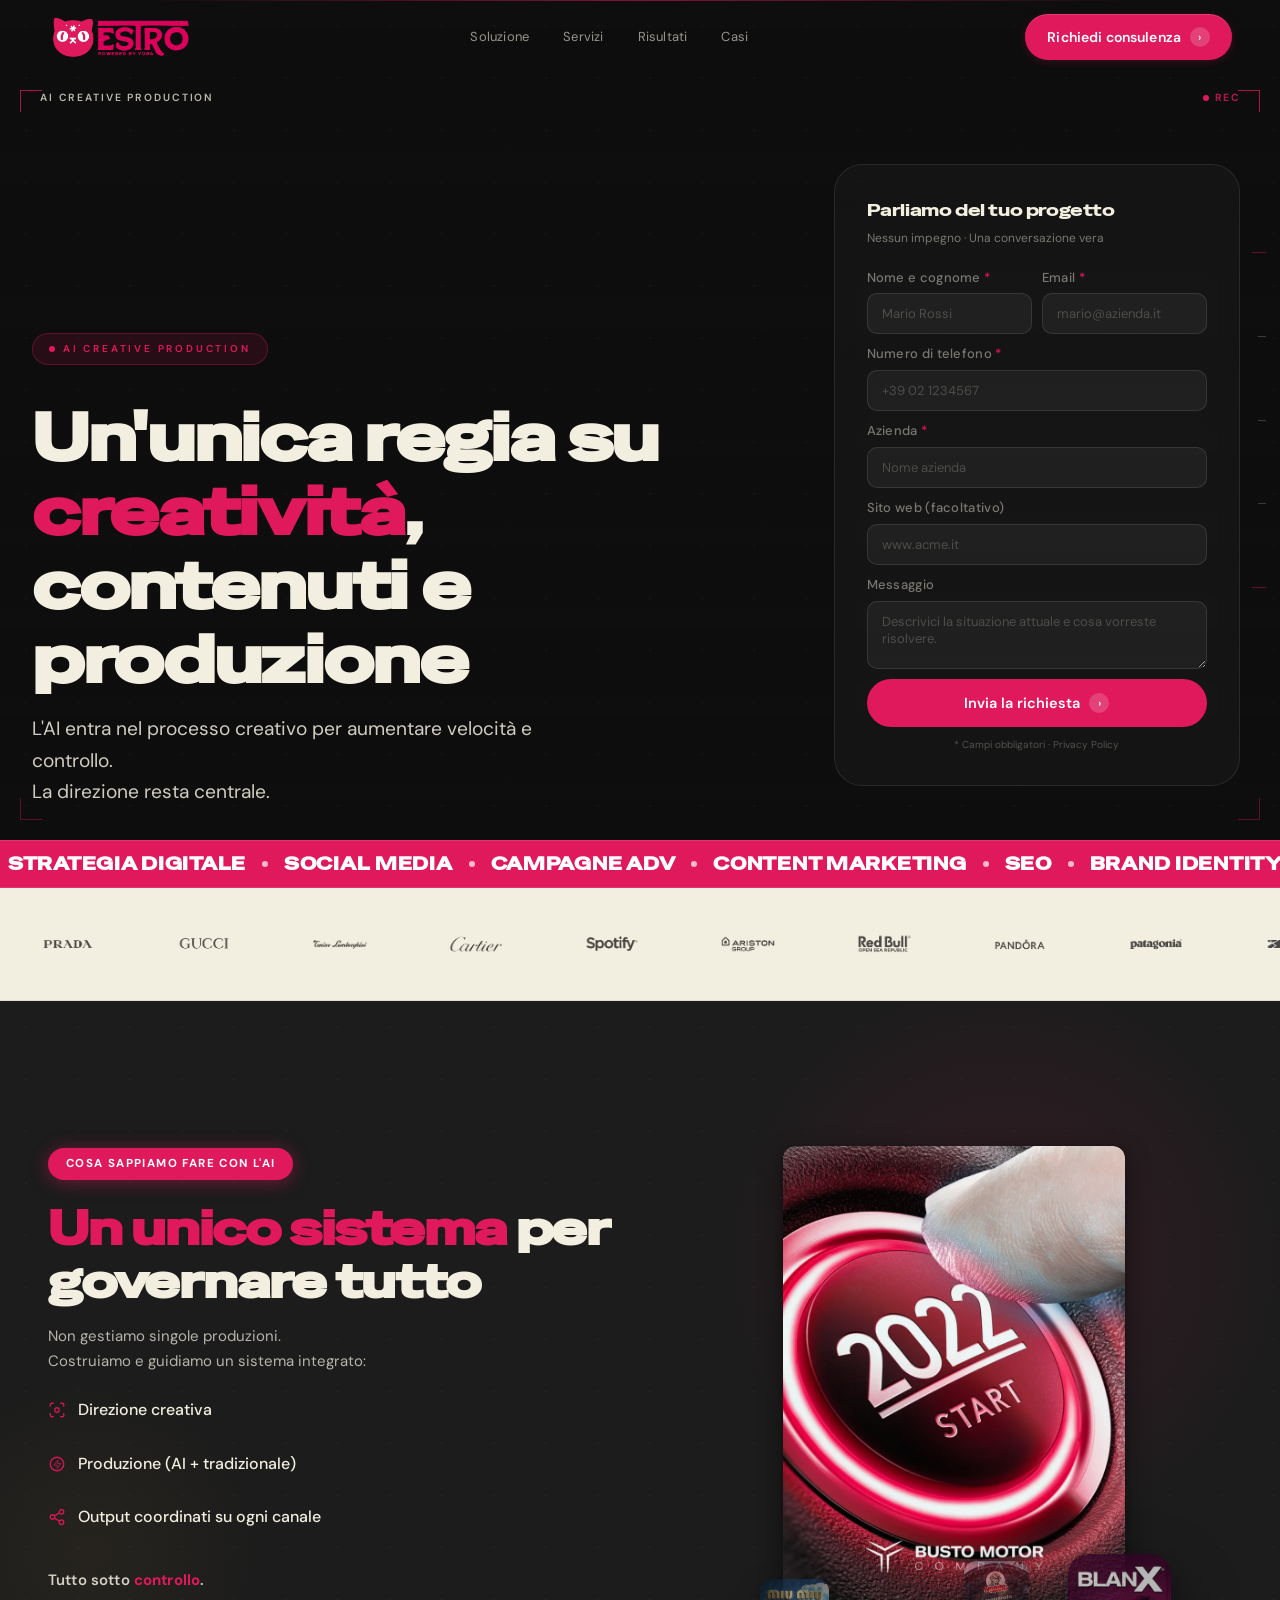
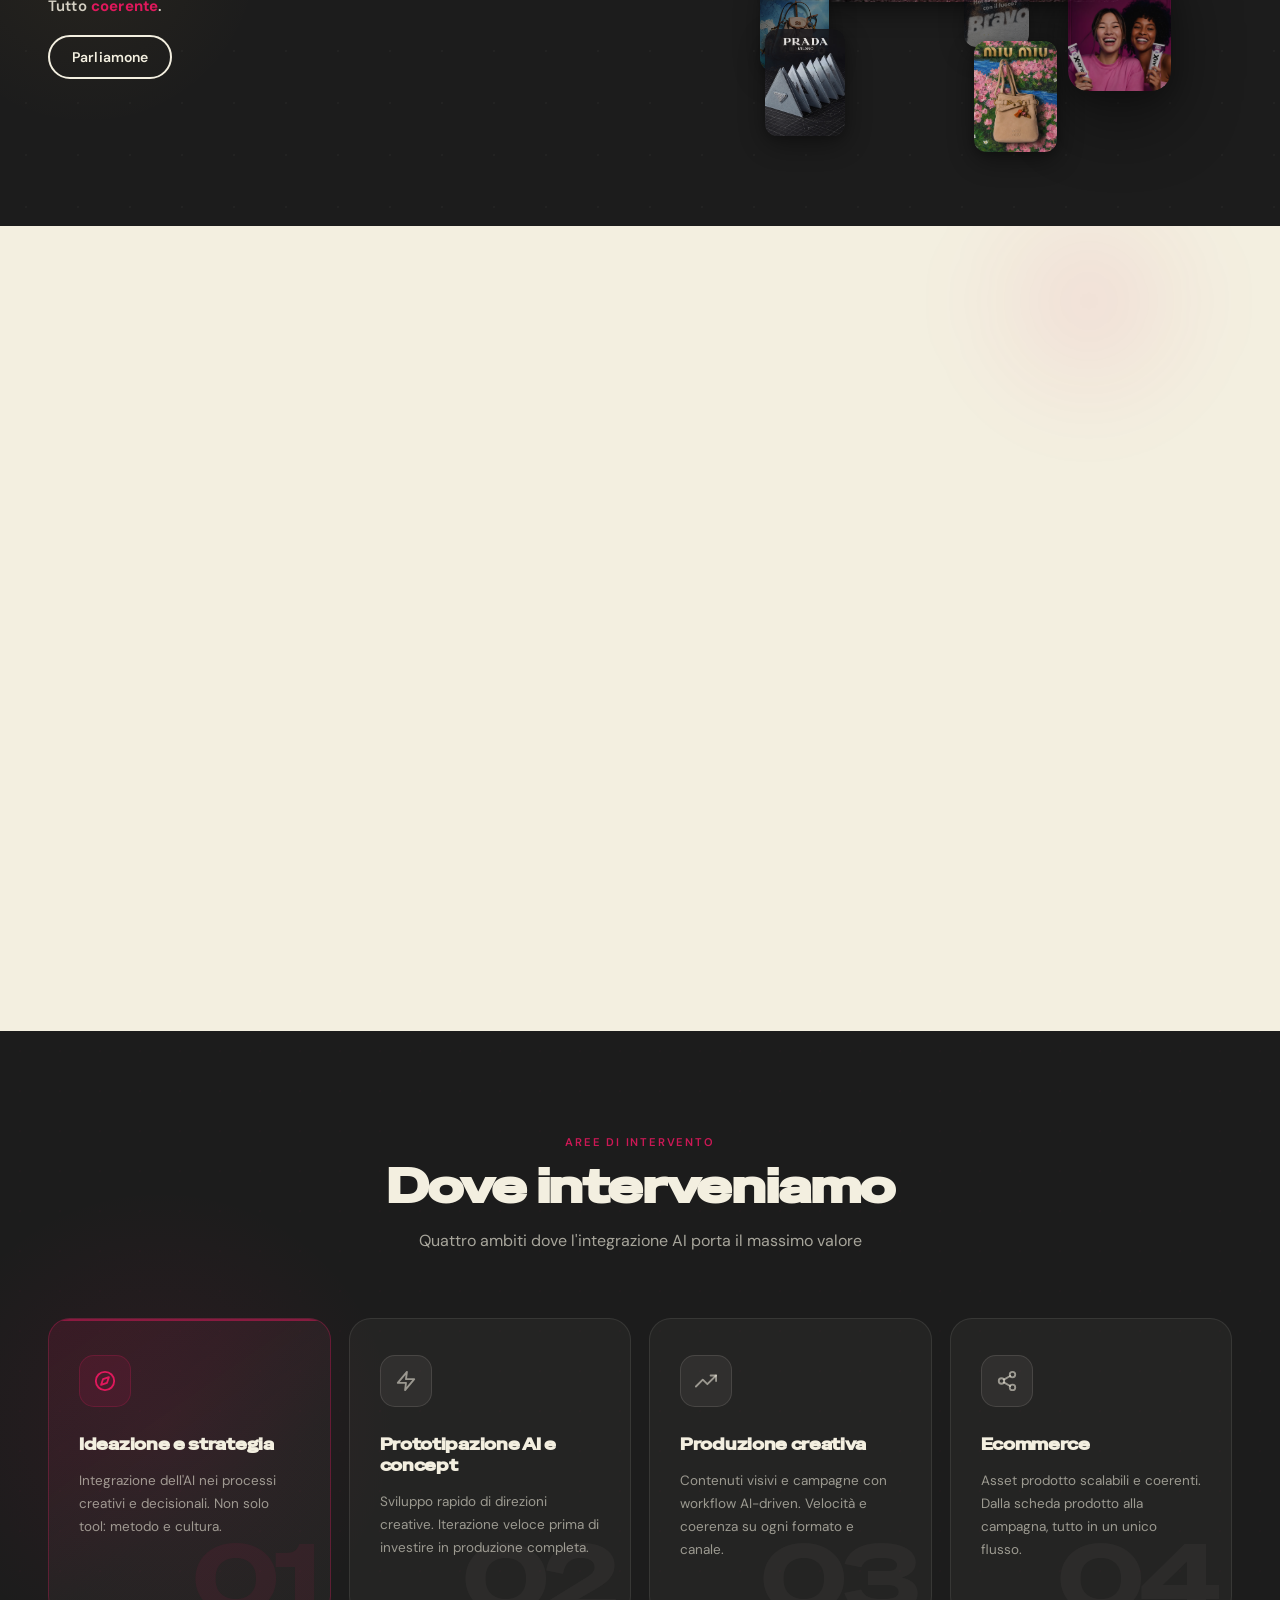
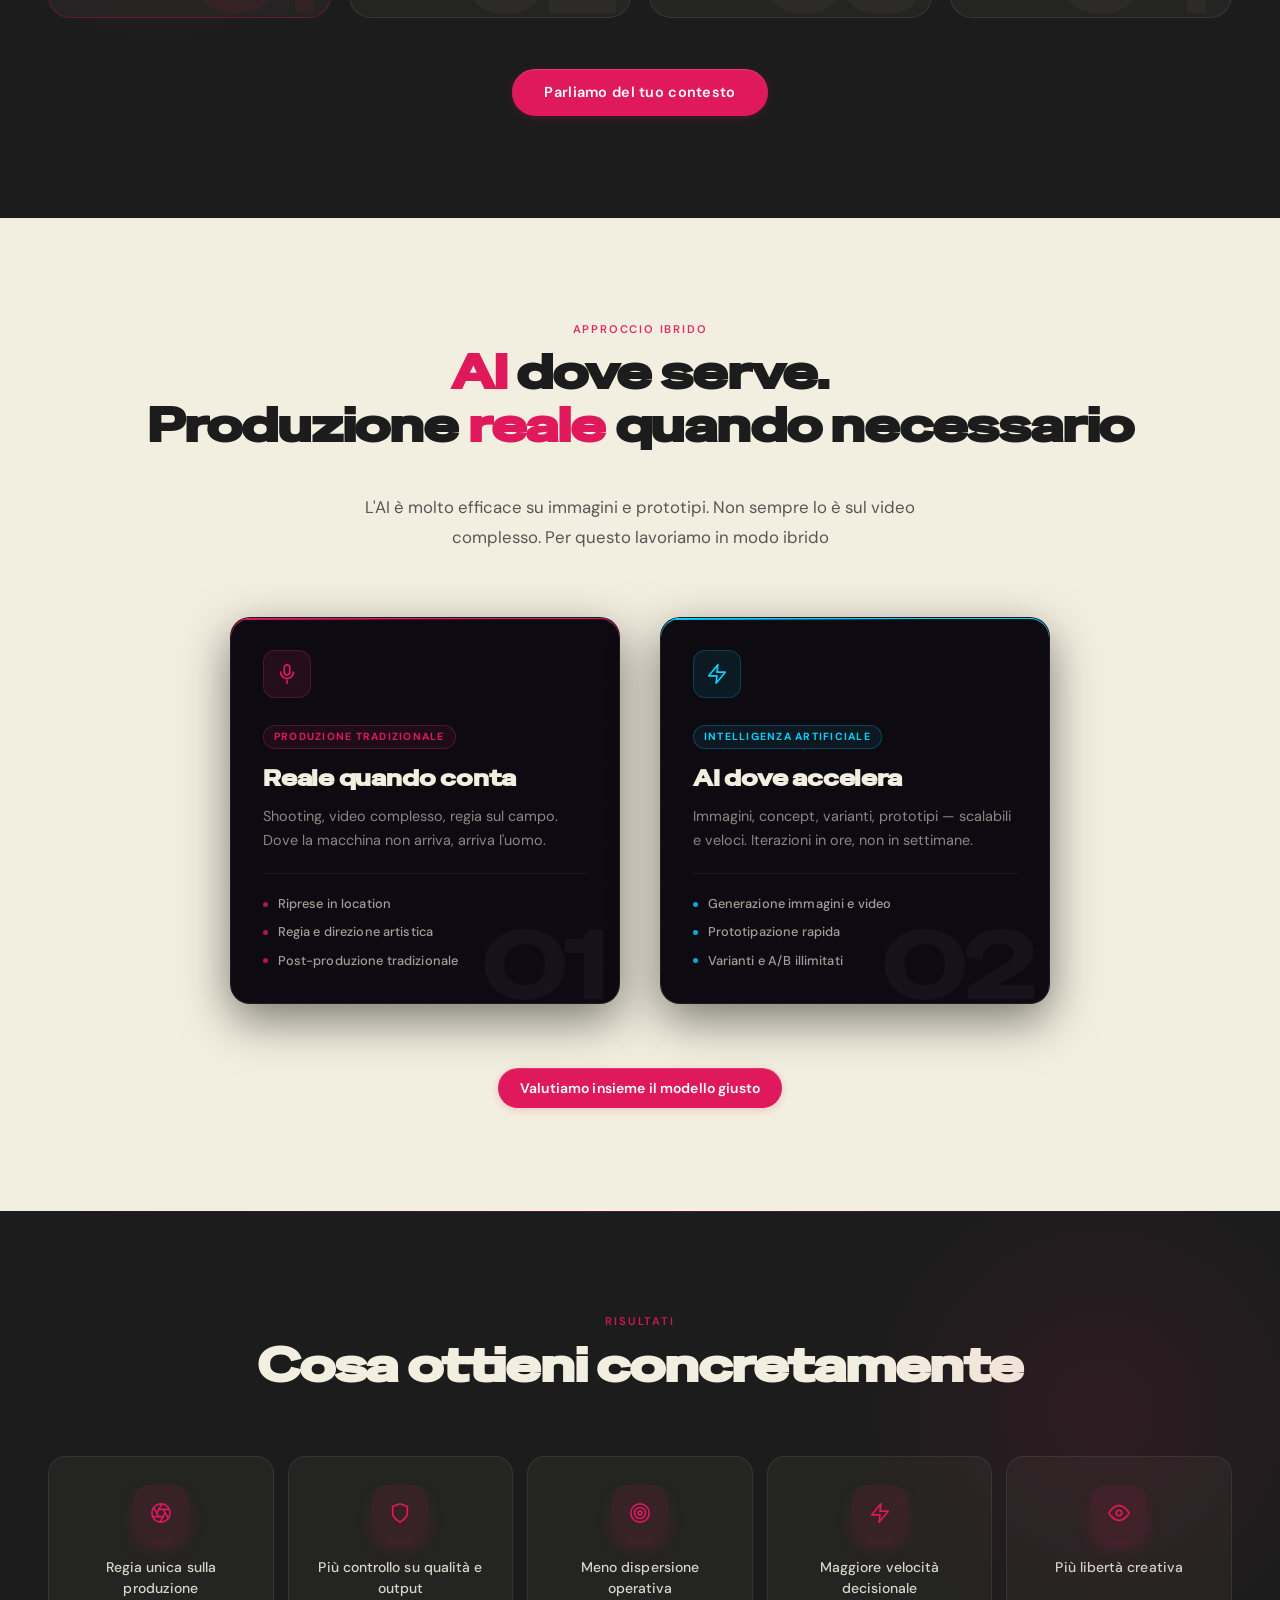
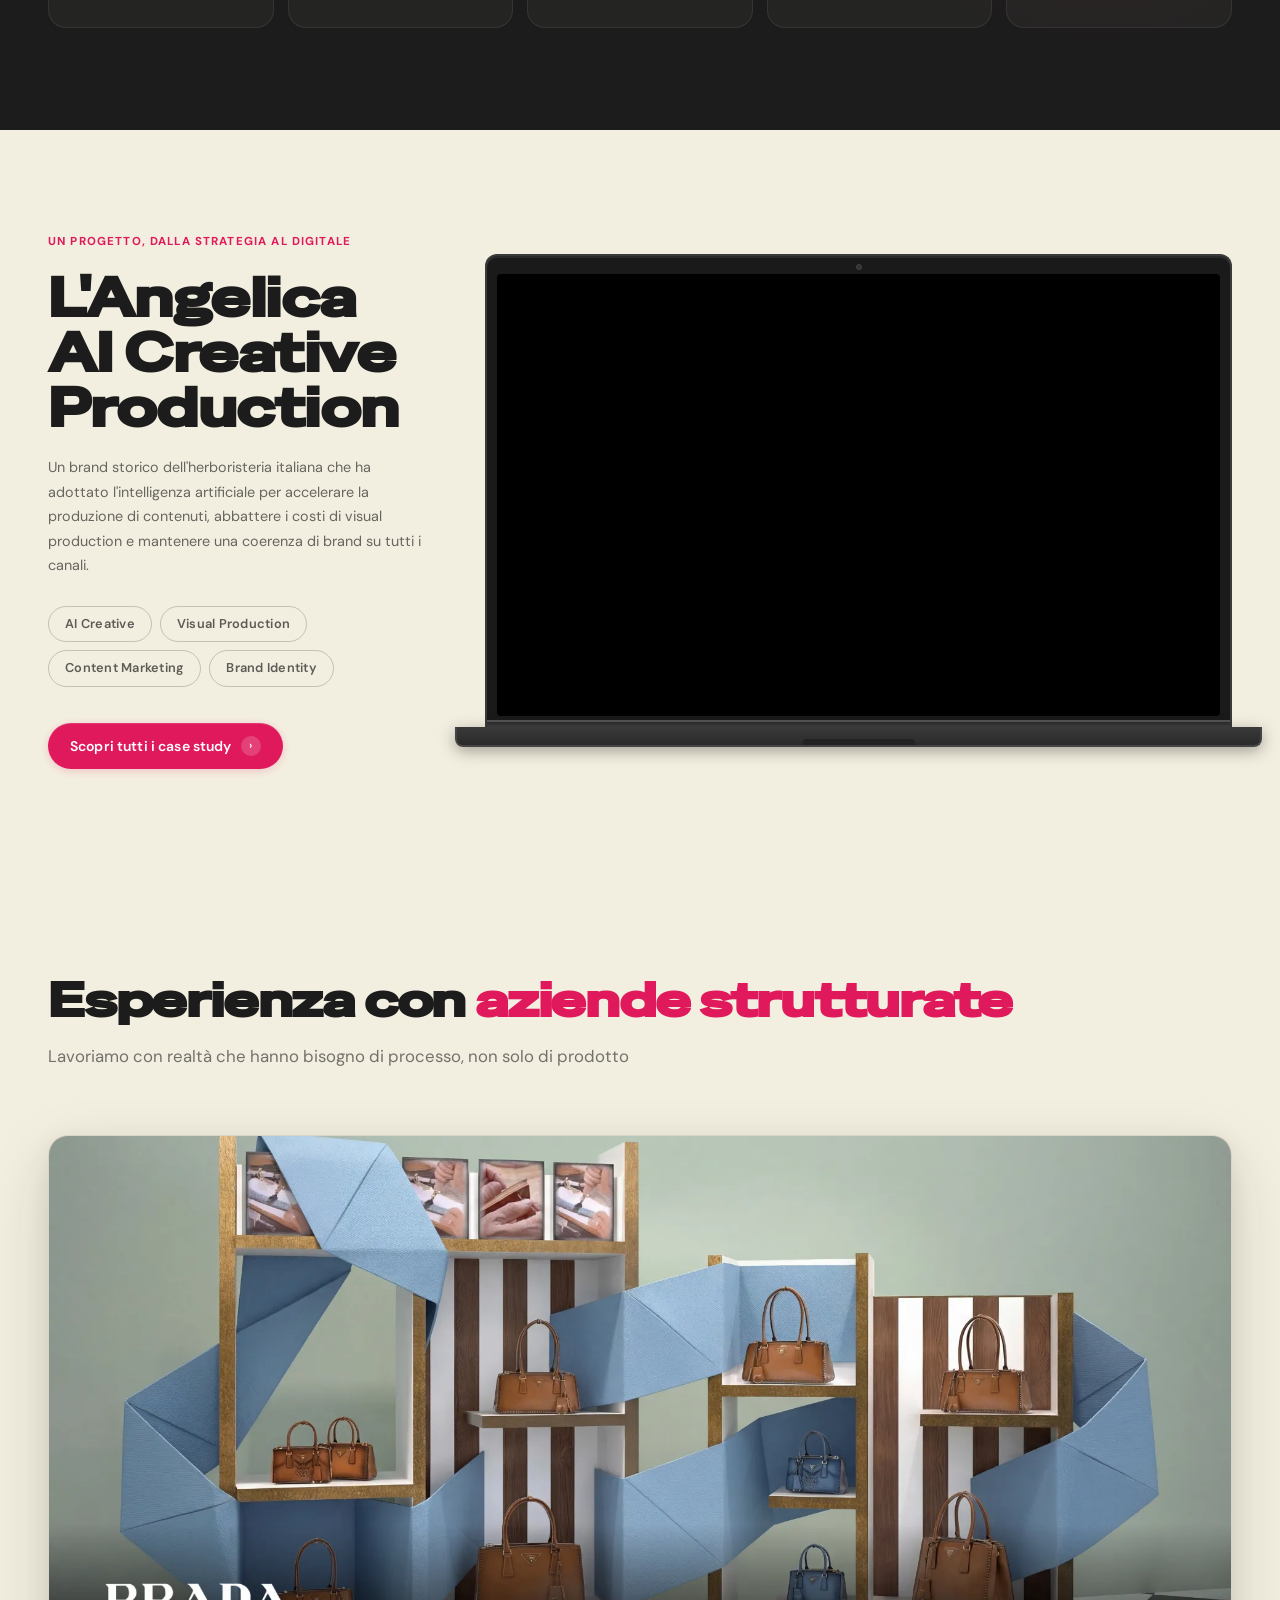
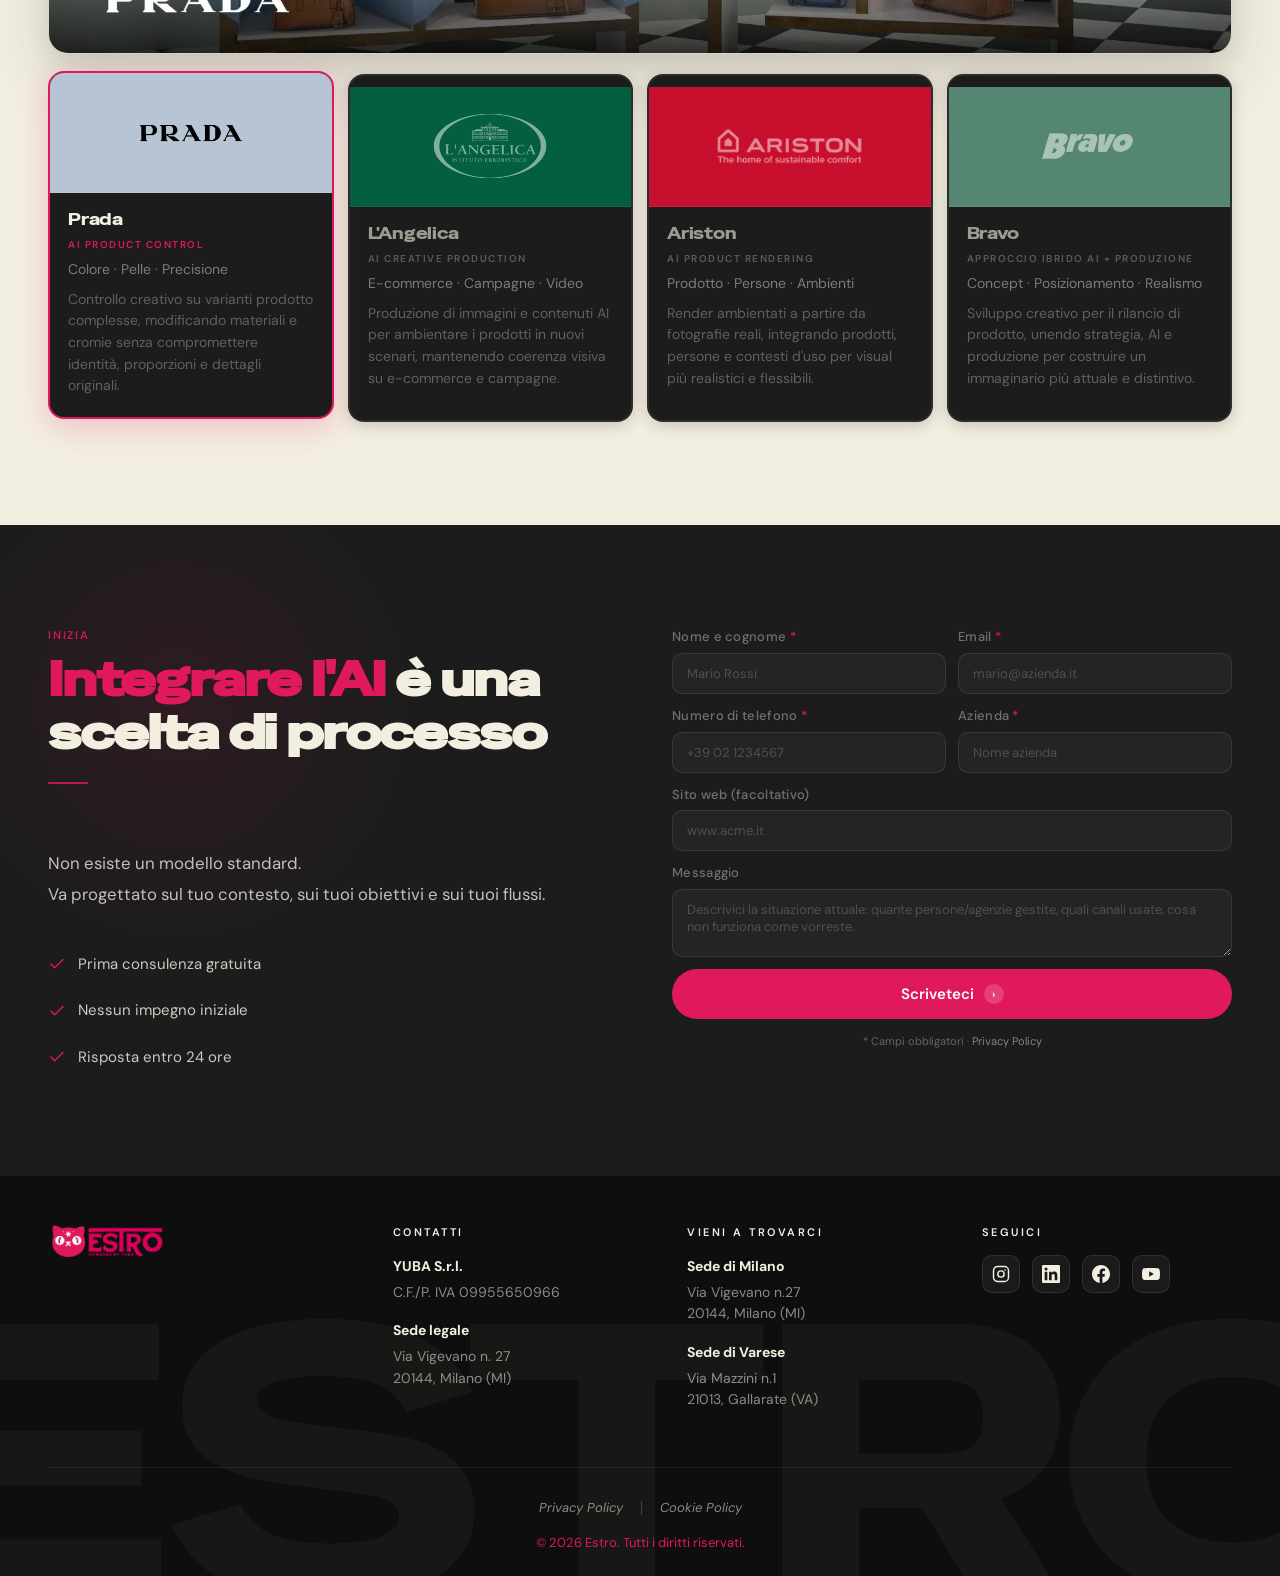
==== index.html @ a78ced61 "Match reference: services strip 18px marquee, logo wall single row on cream bg - Services strip: 18p" ====
<!DOCTYPE html>
<html lang="it">
<head>
  <meta charset="UTF-8" />
  <meta name="viewport" content="width=device-width, initial-scale=1.0" />
  <meta name="description" content="Estro — AI Creative Production. Un'unica regia per contenuti, campagne e produzione creativa. L'AI entra nel processo creativo per aumentare velocità e controllo." />
  <meta property="og:title" content="Estro — AI Creative Production" />
  <meta property="og:description" content="Un'unica regia per contenuti, campagne e produzione creativa. L'AI entra nel processo creativo per aumentare velocità e controllo." />
  <meta property="og:type" content="website" />
  <meta name="robots" content="index, follow" />
  <title>AI Creative Production — Estro</title>
  <link rel="icon" type="image/png" href="gattino-estro-favicon.png" />
  <link rel="stylesheet" href="styles.css" />

  <!-- Preconnect for Google Fonts -->
  <link rel="preconnect" href="https://fonts.googleapis.com" />
  <link rel="preconnect" href="https://fonts.gstatic.com" crossorigin />
  <link href="https://fonts.googleapis.com/css2?family=Special+Gothic+Expanded+One&family=DM+Sans:ital,opsz,wght@0,9..40,300;0,9..40,400;0,9..40,500;0,9..40,600;0,9..40,700;1,9..40,400&display=swap" rel="stylesheet" />
</head>
<body>

  <!-- Scroll progress bar -->
  <div id="scroll-progress" aria-hidden="true"></div>

  <!-- ================================================
       NAVBAR
       ================================================ -->
  <header class="navbar" role="banner">
      <div class="navbar__inner">

        <a href="#hero" class="navbar__logo" aria-label="Estro — torna all'inizio">
          <img
            src="Logo-estro.webp"
            alt="Estro logo"
            width="120"
            height="36"
            loading="eager"
          />
        </a>

        <nav class="navbar__nav" aria-label="Navigazione principale">
          <a href="#solution" class="navbar__link">Soluzione</a>
          <a href="#services" class="navbar__link">Servizi</a>
          <a href="#benefits" class="navbar__link">Risultati</a>
          <a href="#trust" class="navbar__link">Casi</a>
        </nav>

        <div class="navbar__right">
          <a href="#final-cta" class="btn btn--primary navbar__cta">Richiedi consulenza <span class="arr">›</span></a>
        </div>

        <button
          class="navbar__hamburger"
          aria-label="Apri menu"
          aria-expanded="false"
          aria-controls="mobile-menu"
        >
          <span></span>
          <span></span>
          <span></span>
        </button>

      </div>
  </header>

  <!-- Mobile menu overlay -->
  <div class="navbar__mobile" id="mobile-menu" role="dialog" aria-label="Menu mobile">
    <a href="#solution" class="navbar__mobile-link">Soluzione</a>
    <a href="#services" class="navbar__mobile-link">Servizi</a>
    <a href="#benefits" class="navbar__mobile-link">Risultati</a>
    <a href="#trust" class="navbar__mobile-link">Casi</a>
    <a href="#final-cta" class="btn btn--primary btn--lg">Richiedi consulenza <span class="arr">›</span></a>
  </div>

  <main id="main-content">

    <!-- ================================================
         1. HERO
         ================================================ -->
    <!-- Hero: full-bleed layout, no container wrapper so video bleeds edge-to-edge -->
    <section class="hero" id="hero" aria-labelledby="hero-headline">
      <!-- VI: hero ambient glows -->
      <div class="hero-glow" aria-hidden="true"></div>
      <div class="hero-glow2" aria-hidden="true"></div>

      <!-- Video: fullscreen background behind text AND form -->
      <div class="hero__video-wrapper" aria-label="Showreel AI — Estro Creative Production">

        <!-- Layer 0: Vimeo iframe (background) -->
        <iframe
          class="hero__video-iframe"
          src="https://player.vimeo.com/video/1204496524?autoplay=1&muted=1&loop=1&background=1&quality=auto"
          title="Showreel AI — Estro"
          allow="autoplay; fullscreen; picture-in-picture"
          frameborder="0"
          loading="eager"
          aria-hidden="true"
        ></iframe>

        <!-- Dark gradient overlay for text readability -->
        <div class="hero__video-overlay-dark" aria-hidden="true"></div>

        <!-- Layer 1: subtle crosshair grid -->
        <div class="hero__grid-layer" aria-hidden="true"></div>

        <!-- Layer 2: scanning line (continuous sweep) -->
        <div class="hero__scan-line" aria-hidden="true"></div>

        <!-- Layer 3: corner brackets (production frame corners) -->
        <div class="hero__corner hero__corner--tl" aria-hidden="true"></div>
        <div class="hero__corner hero__corner--tr" aria-hidden="true"></div>
        <div class="hero__corner hero__corner--bl" aria-hidden="true"></div>
        <div class="hero__corner hero__corner--br" aria-hidden="true"></div>

        <!-- Layer 4: top meta bar -->
        <div class="hero__meta-top" aria-hidden="true">
          <span class="hero__meta-label">AI CREATIVE PRODUCTION</span>
          <span class="hero__meta-rec">
            <span class="hero__meta-rec-dot"></span>REC
          </span>
        </div>

        <!-- Layer 5: right-side coordinate ruler -->
        <div class="hero__ruler" aria-hidden="true">
          <span class="hero__ruler-tick"></span>
          <span class="hero__ruler-tick"></span>
          <span class="hero__ruler-tick"></span>
          <span class="hero__ruler-tick"></span>
          <span class="hero__ruler-tick"></span>
        </div>

      </div>

      <div class="hero__inner">

        <!-- Left column: text overlay -->
        <div class="hero__left">

          <!-- Text block: overlaid on video (desktop), below video (mobile) -->
          <div class="hero__text-block">
            <div class="hero__text-block-inner">
              <div class="hero-badge" aria-label="AI Creative Production"><span class="hero-badge-dot" aria-hidden="true"></span>AI Creative Production</div>
              <h1 class="display-xl hero__headline" id="hero-headline">
                Un'unica regia su <em class="approach__em">creatività</em>, contenuti e produzione
              </h1>
              <p class="body-lg hero__text">
                L'AI entra nel processo creativo per aumentare velocità e controllo.<br/>
                La direzione resta centrale.
              </p>
            </div>
          </div>

        </div>

        <!-- Right column: form (38%) -->
        <div class="hero__right">
          <!-- Micro-grid background layer -->
          <div class="hero__right-grid" aria-hidden="true"></div>
          <div class="hero__right-inner animate-on-scroll delay-2">
            <div class="hform-wrap">
              <div class="hform-title">Parliamo del tuo progetto</div>
              <div class="hform-sub">Nessun impegno · Una conversazione vera</div>
              <form id="hero-form" novalidate aria-label="Form di contatto">
                <div class="fg-row">
                  <div class="fg">
                    <label for="hero-name">Nome e cognome <span class="req">*</span></label>
                    <input type="text" id="hero-name" name="name" placeholder="Mario Rossi" required aria-required="true" />
                    <span class="form__error-msg" role="alert"></span>
                  </div>
                  <div class="fg">
                    <label for="hero-email">Email <span class="req">*</span></label>
                    <input type="email" id="hero-email" name="email" placeholder="mario@azienda.it" required aria-required="true" />
                    <span class="form__error-msg" role="alert"></span>
                  </div>
                </div>
                <div class="fg">
                  <label for="hero-phone">Numero di telefono <span class="req">*</span></label>
                  <input type="tel" id="hero-phone" name="phone" placeholder="+39 02 1234567" autocomplete="tel" data-type="phone" required aria-required="true" />
                  <span class="form__error-msg" role="alert"></span>
                </div>
                <div class="fg">
                  <label for="hero-company">Azienda <span class="req">*</span></label>
                  <input type="text" id="hero-company" name="company" placeholder="Nome azienda" required aria-required="true" />
                  <span class="form__error-msg" role="alert"></span>
                </div>
                <div class="fg">
                  <label for="hero-website">Sito web (facoltativo)</label>
                  <input type="url" id="hero-website" name="website" placeholder="www.acme.it" autocomplete="url" />
                </div>
                <div class="fg">
                  <label for="hero-message">Messaggio</label>
                  <textarea id="hero-message" name="message" placeholder="Descrivici la situazione attuale e cosa vorreste risolvere."></textarea>
                </div>
                <button type="submit" class="f-submit-hero">Invia la richiesta <span class="arr">›</span></button>
              </form>
              <div class="form-success-vi" id="hero-success" role="alert">✓ Ricevuto. Vi contatteremo presto.</div>
              <div class="hform-note">* Campi obbligatori · <a href="#">Privacy Policy</a></div>
            </div>
          </div><!-- /.hero__right-inner -->

        </div><!-- /.hero__right -->

      </div><!-- /.hero__inner -->
    </section>


    <!-- ================================================
         STRIP — servizi (visibile in viewport con hero)
         ================================================ -->
    <div class="services-strip" aria-hidden="true">
      <div class="services-strip__track">
        <span class="services-strip__tx">Strategia Digitale</span><span class="services-strip__sep"></span>
        <span class="services-strip__tx">Social Media</span><span class="services-strip__sep"></span>
        <span class="services-strip__tx">Campagne ADV</span><span class="services-strip__sep"></span>
        <span class="services-strip__tx">Content Marketing</span><span class="services-strip__sep"></span>
        <span class="services-strip__tx">SEO</span><span class="services-strip__sep"></span>
        <span class="services-strip__tx">Brand Identity</span><span class="services-strip__sep"></span>
        <span class="services-strip__tx">Email Marketing</span><span class="services-strip__sep"></span>
        <span class="services-strip__tx">Analytics</span><span class="services-strip__sep services-strip__sep--mobile-only"></span>
        <!-- duplicate for seamless mobile marquee -->
        <span class="services-strip__tx services-strip__dup">Strategia Digitale</span><span class="services-strip__sep services-strip__dup"></span>
        <span class="services-strip__tx services-strip__dup">Social Media</span><span class="services-strip__sep services-strip__dup"></span>
        <span class="services-strip__tx services-strip__dup">Campagne ADV</span><span class="services-strip__sep services-strip__dup"></span>
        <span class="services-strip__tx services-strip__dup">Content Marketing</span><span class="services-strip__sep services-strip__dup"></span>
        <span class="services-strip__tx services-strip__dup">SEO</span><span class="services-strip__sep services-strip__dup"></span>
        <span class="services-strip__tx services-strip__dup">Brand Identity</span><span class="services-strip__sep services-strip__dup"></span>
        <span class="services-strip__tx services-strip__dup">Email Marketing</span><span class="services-strip__sep services-strip__dup"></span>
        <span class="services-strip__tx services-strip__dup">Analytics</span>
      </div>
    </div>
      </div>
    </div>

    <!-- ================================================
         LOGO WALL — clienti
         ================================================ -->
    <div class="logo-wall" aria-label="Alcuni dei nostri clienti">
      <div class="logo-wall__row logo-wall__row--fwd">
        <div class="logo-wall__logo"><img src="tutti i logh/Prada.webp" alt="Prada" loading="lazy" /></div>
        <div class="logo-wall__logo"><img src="tutti i logh/gucci.webp" alt="Gucci" loading="lazy" /></div>
        <div class="logo-wall__logo"><img src="tutti i logh/lamborghini.webp" alt="Lamborghini" loading="lazy" /></div>
        <div class="logo-wall__logo"><img src="tutti i logh/cartier.webp" alt="Cartier" loading="lazy" /></div>
        <div class="logo-wall__logo"><img src="tutti i logh/spotify.webp" alt="Spotify" loading="lazy" /></div>
        <div class="logo-wall__logo"><img src="tutti i logh/ariston.webp" alt="Ariston" loading="lazy" /></div>
        <div class="logo-wall__logo"><img src="tutti i logh/redbull.png" alt="Red Bull" loading="lazy" /></div>
        <div class="logo-wall__logo"><img src="tutti i logh/pandora.webp" alt="Pandora" loading="lazy" /></div>
        <div class="logo-wall__logo"><img src="tutti i logh/patagonia.webp" alt="Patagonia" loading="lazy" /></div>
        <div class="logo-wall__logo"><img src="tutti i logh/seven.webp" alt="Seven" loading="lazy" /></div>
        <div class="logo-wall__logo"><img src="tutti i logh/leolandia.webp" alt="Leolandia" loading="lazy" /></div>
        <div class="logo-wall__logo"><img src="tutti i logh/motoguzzi.webp" alt="Moto Guzzi" loading="lazy" /></div>
        <div class="logo-wall__logo"><img src="tutti i logh/sector.webp" alt="Sector" loading="lazy" /></div>
        <div class="logo-wall__logo"><img src="tutti i logh/terranova.webp" alt="Terranova" loading="lazy" /></div>
        <div class="logo-wall__logo"><img src="tutti i logh/remax.webp" alt="RE/MAX" loading="lazy" /></div>
        <div class="logo-wall__logo"><img src="tutti i logh/bocconi.webp" alt="Bocconi" loading="lazy" /></div>
        <div class="logo-wall__logo"><img src="tutti i logh/humanitas.webp" alt="Humanitas" loading="lazy" /></div>
        <div class="logo-wall__logo"><img src="tutti i logh/aprilia.webp" alt="Aprilia" loading="lazy" /></div>
        <div class="logo-wall__logo"><img src="tutti i logh/kawasaki.webp" alt="Kawasaki" loading="lazy" /></div>
        <div class="logo-wall__logo"><img src="tutti i logh/rai.webp" alt="RAI" loading="lazy" /></div>
        <div class="logo-wall__logo"><img src="tutti i logh/ted.webp" alt="TED" loading="lazy" /></div>
        <div class="logo-wall__logo"><img src="tutti i logh/conde nast.webp" alt="Condé Nast" loading="lazy" /></div>
        <div class="logo-wall__logo"><img src="tutti i logh/biorepair.webp" alt="Biorepair" loading="lazy" /></div>
        <div class="logo-wall__logo"><img src="tutti i logh/awlab.webp" alt="Awlab" loading="lazy" /></div>
        <div class="logo-wall__logo"><img src="tutti i logh/l'angelica.webp" alt="L'Angelica" loading="lazy" /></div>
        <!-- duplicati per loop seamless -->
        <div class="logo-wall__logo"><img src="tutti i logh/Prada.webp" alt="Prada" loading="lazy" /></div>
        <div class="logo-wall__logo"><img src="tutti i logh/gucci.webp" alt="Gucci" loading="lazy" /></div>
        <div class="logo-wall__logo"><img src="tutti i logh/lamborghini.webp" alt="Lamborghini" loading="lazy" /></div>
        <div class="logo-wall__logo"><img src="tutti i logh/cartier.webp" alt="Cartier" loading="lazy" /></div>
        <div class="logo-wall__logo"><img src="tutti i logh/spotify.webp" alt="Spotify" loading="lazy" /></div>
        <div class="logo-wall__logo"><img src="tutti i logh/ariston.webp" alt="Ariston" loading="lazy" /></div>
        <div class="logo-wall__logo"><img src="tutti i logh/redbull.png" alt="Red Bull" loading="lazy" /></div>
        <div class="logo-wall__logo"><img src="tutti i logh/pandora.webp" alt="Pandora" loading="lazy" /></div>
        <div class="logo-wall__logo"><img src="tutti i logh/patagonia.webp" alt="Patagonia" loading="lazy" /></div>
        <div class="logo-wall__logo"><img src="tutti i logh/seven.webp" alt="Seven" loading="lazy" /></div>
        <div class="logo-wall__logo"><img src="tutti i logh/leolandia.webp" alt="Leolandia" loading="lazy" /></div>
        <div class="logo-wall__logo"><img src="tutti i logh/motoguzzi.webp" alt="Moto Guzzi" loading="lazy" /></div>
        <div class="logo-wall__logo"><img src="tutti i logh/sector.webp" alt="Sector" loading="lazy" /></div>
        <div class="logo-wall__logo"><img src="tutti i logh/terranova.webp" alt="Terranova" loading="lazy" /></div>
        <div class="logo-wall__logo"><img src="tutti i logh/remax.webp" alt="RE/MAX" loading="lazy" /></div>
        <div class="logo-wall__logo"><img src="tutti i logh/bocconi.webp" alt="Bocconi" loading="lazy" /></div>
        <div class="logo-wall__logo"><img src="tutti i logh/humanitas.webp" alt="Humanitas" loading="lazy" /></div>
        <div class="logo-wall__logo"><img src="tutti i logh/aprilia.webp" alt="Aprilia" loading="lazy" /></div>
        <div class="logo-wall__logo"><img src="tutti i logh/kawasaki.webp" alt="Kawasaki" loading="lazy" /></div>
        <div class="logo-wall__logo"><img src="tutti i logh/rai.webp" alt="RAI" loading="lazy" /></div>
        <div class="logo-wall__logo"><img src="tutti i logh/ted.webp" alt="TED" loading="lazy" /></div>
        <div class="logo-wall__logo"><img src="tutti i logh/conde nast.webp" alt="Condé Nast" loading="lazy" /></div>
        <div class="logo-wall__logo"><img src="tutti i logh/biorepair.webp" alt="Biorepair" loading="lazy" /></div>
        <div class="logo-wall__logo"><img src="tutti i logh/awlab.webp" alt="Awlab" loading="lazy" /></div>
        <div class="logo-wall__logo"><img src="tutti i logh/l'angelica.webp" alt="L'Angelica" loading="lazy" /></div>
      </div>
    </div>

    <!-- ================================================
         3. SOLUTION
         ================================================ -->
    <section class="section solution" id="solution" aria-labelledby="solution-title">
      <!-- VI: sol-glow ambient -->
      <div class="sol-glow" aria-hidden="true"></div>
      <div class="container">
        <div class="solution__inner">

          <div class="solution__left">
            <div class="section-tag animate-on-scroll">Cosa sappiamo fare con l'AI</div>
            <h2 class="display-lg solution__title animate-on-scroll delay-1" id="solution-title">
              <em class="approach__em">Un unico sistema</em> per governare tutto
            </h2>

            <p class="body-lg solution__copy animate-on-scroll delay-1">
              Non gestiamo singole produzioni.<br/>
              Costruiamo e guidiamo un sistema integrato:
            </p>

            <ul class="solution__list animate-on-scroll delay-2" aria-label="Componenti del sistema">
              <li class="solution__list-item">
                <svg class="solution__list-icon" width="18" height="18" viewBox="0 0 24 24" fill="none" stroke="currentColor" stroke-width="1.8" stroke-linecap="round" stroke-linejoin="round" aria-hidden="true">
                  <!-- apertura/regia: viewfinder -->
                  <circle cx="12" cy="12" r="3"></circle>
                  <path d="M3 7V5a2 2 0 0 1 2-2h2"></path>
                  <path d="M17 3h2a2 2 0 0 1 2 2v2"></path>
                  <path d="M21 17v2a2 2 0 0 1-2 2h-2"></path>
                  <path d="M7 21H5a2 2 0 0 1-2-2v-2"></path>
                </svg>
                Direzione creativa
              </li>
              <li class="solution__list-item">
                <svg class="solution__list-icon" width="18" height="18" viewBox="0 0 24 24" fill="none" stroke="currentColor" stroke-width="1.8" stroke-linecap="round" stroke-linejoin="round" aria-hidden="true">
                  <!-- AI + produzione: fulmine in cerchio -->
                  <circle cx="12" cy="12" r="9"></circle>
                  <polygon points="13 2 3 14 12 14 11 22 21 10 12 10 13 2" transform="scale(0.55) translate(10.8,10.8)"></polygon>
                </svg>
                Produzione (AI + tradizionale)
              </li>
              <li class="solution__list-item">
                <svg class="solution__list-icon" width="18" height="18" viewBox="0 0 24 24" fill="none" stroke="currentColor" stroke-width="1.8" stroke-linecap="round" stroke-linejoin="round" aria-hidden="true">
                  <!-- canali / distribuzione: share/network -->
                  <circle cx="18" cy="5" r="3"></circle>
                  <circle cx="6" cy="12" r="3"></circle>
                  <circle cx="18" cy="19" r="3"></circle>
                  <line x1="8.59" y1="13.51" x2="15.42" y2="17.49"></line>
                  <line x1="15.41" y1="6.51" x2="8.59" y2="10.49"></line>
                </svg>
                Output coordinati su ogni canale
              </li>
            </ul>

            <p class="solution__closing animate-on-scroll delay-2">
              Tutto sotto <strong>controllo</strong>.<br/>
              Tutto <strong>coerente</strong>.
            </p>

            <div class="animate-on-scroll delay-3">
              <a href="#final-cta" class="btn btn--outline-light">Parliamone</a>
            </div>
          </div>

          <!-- ── Ring Carousel ── -->
          <div class="ring-carousel" id="solution-carousel" aria-label="Case studies visivi">
            <div class="ring-carousel__stage">
              <div class="ring-card" data-index="0" data-brand="Bustomotor">
                <img src="La risposta con loghi/BUSTOMOTOR.webp" alt="Bustomotor — AI Creative Production" loading="lazy" />
              </div>
              <div class="ring-card" data-index="1" data-brand="Blanx">
                <img src="La risposta con loghi/Blanx_11zon.webp" alt="Blanx — AI Creative Production" loading="lazy" />
              </div>
              <div class="ring-card" data-index="2" data-brand="Miu Miu">
                <img src="La risposta con loghi/Miu miu1_11zon.webp" alt="Miu Miu — AI Creative Production" loading="lazy" />
              </div>
              <div class="ring-card" data-index="3" data-brand="Prada">
                <img src="La risposta con loghi/Prada_11zon.webp" alt="Prada — AI Creative Production" loading="lazy" />
              </div>
              <div class="ring-card" data-index="4" data-brand="Miu Miu">
                <img src="La risposta con loghi/miu miu.webp" alt="Miu Miu — AI Creative Production" loading="lazy" />
              </div>
              <div class="ring-card" data-index="5" data-brand="Bravo">
                <img src="La risposta con loghi/Bravo_11zon.webp" alt="Bravo — AI Creative Production" loading="lazy" />
              </div>

            </div>
          </div>

        </div>
      </div>
    </section>

    <!-- ================================================
         4. VALUE PROPOSITIONS
         ================================================ -->
    <section class="section value-props" id="value-props" aria-labelledby="value-props-title">
      <div class="container">

        <header class="value-props__header animate-on-scroll">
          <p class="eyebrow" style="margin-bottom:0.5rem;">Perché funziona</p>
          <h2 class="display-lg value-props__title" id="value-props-title">Cosa cambia <em class="approach__em">concretamente</em></h2>
          <p class="body-lg value-props__subtitle">
            Non uno strumento in più. Un sistema di lavoro diverso
          </p>
        </header>

        <div class="grid-3" role="list">

          <!-- Card 1 — featured (VI .ic.feat) -->
          <article class="value-card value-card--feat animate-on-scroll delay-1" role="listitem">
            <span class="value-card__num" aria-hidden="true">01</span>
            <div class="value-card__icon" aria-hidden="true">
              <svg width="25" height="25" viewBox="0 0 24 24" fill="none" stroke="currentColor" stroke-width="1.8" stroke-linecap="round" stroke-linejoin="round">
                <path d="M12 22s8-4 8-10V5l-8-3-8 3v7c0 6 8 10 8 10z"></path>
              </svg>
            </div>
            <h3 class="value-card__title">Regia completa</h3>
            <span class="value-card__strength">Full-stack + responsabilità</span>
            <p class="value-card__text">
              Un'unica direzione su tutta la produzione.
              Strategia, creatività e output lavorano insieme, con responsabilità chiara sui risultati.
            </p>
          </article>

          <!-- Card 2 -->
          <article class="value-card animate-on-scroll delay-2" role="listitem">
            <span class="value-card__num" aria-hidden="true">02</span>
            <div class="value-card__icon" aria-hidden="true">
              <svg width="25" height="25" viewBox="0 0 24 24" fill="none" stroke="currentColor" stroke-width="1.8" stroke-linecap="round" stroke-linejoin="round">
                <circle cx="18" cy="5" r="3"></circle><circle cx="6" cy="12" r="3"></circle><circle cx="18" cy="19" r="3"></circle><line x1="8.59" y1="13.51" x2="15.42" y2="17.49"></line><line x1="15.41" y1="6.51" x2="8.59" y2="10.49"></line>
              </svg>
            </div>
            <h3 class="value-card__title">Integrazione reale</h3>
            <span class="value-card__strength">Unico centro decisionale</span>
            <p class="value-card__text">
              AI e produzione tradizionale nello stesso flusso.
              Nessuna frammentazione. Un solo referente conosce tutto il quadro.
            </p>
          </article>

          <!-- Card 3 -->
          <article class="value-card animate-on-scroll delay-3" role="listitem">
            <span class="value-card__num" aria-hidden="true">03</span>
            <div class="value-card__icon" aria-hidden="true">
              <svg width="25" height="25" viewBox="0 0 24 24" fill="none" stroke="currentColor" stroke-width="1.8" stroke-linecap="round" stroke-linejoin="round">
                <polyline points="9 11 12 14 22 4"></polyline><path d="M21 12v7a2 2 0 0 1-2 2H5a2 2 0 0 1-2-2V5a2 2 0 0 1 2-2h11"></path>
              </svg>
            </div>
            <h3 class="value-card__title">Controllo e affidabilità</h3>
            <span class="value-card__strength">Metodo strutturato e dati</span>
            <p class="value-card__text">
              Processi chiari. Output verificabili.
              Metodo strutturato, revisioni continue, reporting trasparente a ogni step.
            </p>
          </article>

        </div>

        <div class="value-props__cta animate-on-scroll">
          <a href="#final-cta" class="btn btn--primary btn--lg">Richiedi una consulenza</a>
        </div>

      </div>
    </section>

    <!-- ================================================
         5. SERVICES
         ================================================ -->
    <section class="section services" id="services" aria-labelledby="services-title">
      <div class="services__bg-grid" aria-hidden="true"></div>
      <div class="container">

        <header class="services__header animate-on-scroll">
          <p class="eyebrow" style="color:var(--color-primary);margin-bottom:0.5rem;">Aree di intervento</p>
          <h2 class="display-lg services__title" id="services-title">Dove interveniamo</h2>
          <p class="services__subtitle">
            Quattro ambiti dove l'integrazione AI porta il massimo valore
</p>
        </header>

        <div class="services__grid" role="list">

          <article class="service-card service-card--featured animate-on-scroll delay-1" role="listitem">
            <div class="service-card__icon" aria-hidden="true">
              <svg width="22" height="22" viewBox="0 0 24 24" fill="none" stroke="currentColor" stroke-width="2" stroke-linecap="round" stroke-linejoin="round">
                <circle cx="12" cy="12" r="10"></circle><polygon points="16.24 7.76 14.12 14.12 7.76 16.24 9.88 9.88 16.24 7.76"></polygon>
              </svg>
            </div>
            <h3 class="service-card__title">Ideazione e strategia</h3>
            <p class="service-card__text">
              Integrazione dell'AI nei processi creativi e decisionali.
              Non solo tool: metodo e cultura.
            </p>
            <span class="service-card__number" aria-hidden="true">01</span>
          </article>

          <article class="service-card animate-on-scroll delay-2" role="listitem">
            <div class="service-card__icon" aria-hidden="true">
              <svg width="22" height="22" viewBox="0 0 24 24" fill="none" stroke="currentColor" stroke-width="2" stroke-linecap="round" stroke-linejoin="round">
                <path d="M13 2L3 14h9l-1 8 10-12h-9l1-8z"></path>
              </svg>
            </div>
            <h3 class="service-card__title">Prototipazione AI e concept</h3>
            <p class="service-card__text">
              Sviluppo rapido di direzioni creative.
              Iterazione veloce prima di investire in produzione completa.
            </p>
            <span class="service-card__number" aria-hidden="true">02</span>
          </article>

          <article class="service-card animate-on-scroll delay-3" role="listitem">
            <div class="service-card__icon" aria-hidden="true">
              <svg width="22" height="22" viewBox="0 0 24 24" fill="none" stroke="currentColor" stroke-width="2" stroke-linecap="round" stroke-linejoin="round">
                <polyline points="23 6 13.5 15.5 8.5 10.5 1 18"></polyline><polyline points="17 6 23 6 23 12"></polyline>
              </svg>
            </div>
            <h3 class="service-card__title">Produzione creativa</h3>
            <p class="service-card__text">
              Contenuti visivi e campagne con workflow AI-driven.
              Velocità e coerenza su ogni formato e canale.
            </p>
            <span class="service-card__number" aria-hidden="true">03</span>
          </article>

          <article class="service-card animate-on-scroll delay-4" role="listitem">
            <div class="service-card__icon" aria-hidden="true">
              <svg width="22" height="22" viewBox="0 0 24 24" fill="none" stroke="currentColor" stroke-width="2" stroke-linecap="round" stroke-linejoin="round">
                <circle cx="18" cy="5" r="3"></circle><circle cx="6" cy="12" r="3"></circle><circle cx="18" cy="19" r="3"></circle><line x1="8.59" y1="13.51" x2="15.42" y2="17.49"></line><line x1="15.41" y1="6.51" x2="8.59" y2="10.49"></line>
              </svg>
            </div>
            <h3 class="service-card__title">Ecommerce</h3>
            <p class="service-card__text">
              Asset prodotto scalabili e coerenti.
              Dalla scheda prodotto alla campagna, tutto in un unico flusso.
            </p>
            <span class="service-card__number" aria-hidden="true">04</span>
          </article>

        </div>

        <div class="services__cta animate-on-scroll">
          <a href="#final-cta" class="btn btn--primary btn--lg">Parliamo del tuo contesto</a>
        </div>

      </div>
    </section>



    <!-- ================================================
         7. APPROACH
         ================================================ -->
    <section class="section approach" id="approach" aria-labelledby="approach-title">
      <div class="container">

        <header class="approach__header animate-on-scroll" style="text-align:center;margin-bottom:var(--space-xl);">
          <p class="eyebrow" style="color:var(--color-primary);margin-bottom:0.5rem;">Approccio ibrido</p>
          <h2 class="display-lg approach__title" id="approach-title">
            <em class="approach__em">AI</em> dove serve.<br/>Produzione <em class="approach__em">reale</em> quando necessario
          </h2>
          <p class="body-lg approach__copy animate-on-scroll delay-1" style="max-width:560px;margin:0 auto;">
            L'AI è molto efficace su immagini e prototipi.
            Non sempre lo è sul video complesso.
            Per questo lavoriamo in modo ibrido
          </p>
        </header>

        <div class="grid-2 approach__cards" role="list">

          <!-- Card 1 — Produzione reale -->
          <article class="approach-card approach-card--real animate-on-scroll delay-1" role="listitem">
            <div class="approach-card__grid" aria-hidden="true"></div>
            <span class="approach-card__index" aria-hidden="true">01</span>
            <div class="approach-card__top">
              <div class="approach-card__icon-wrap">
                <svg width="22" height="22" viewBox="0 0 24 24" fill="none" stroke="currentColor" stroke-width="1.8" stroke-linecap="round" stroke-linejoin="round" aria-hidden="true">
                  <rect x="9" y="2" width="6" height="11" rx="3"></rect>
                  <path d="M5 10a7 7 0 0 0 14 0"></path>
                  <line x1="12" y1="19" x2="12" y2="22"></line>
                </svg>
              </div>
            </div>
            <div class="approach-card__badge">Produzione tradizionale</div>
            <h3 class="approach-card__title">Reale quando conta</h3>
            <p class="approach-card__text">
              Shooting, video complesso, regia sul campo.
              Dove la macchina non arriva, arriva l'uomo.
            </p>
            <ul class="approach-card__list" aria-label="Caratteristiche">
              <li><span class="approach-card__dot"></span>Riprese in location</li>
              <li><span class="approach-card__dot"></span>Regia e direzione artistica</li>
              <li><span class="approach-card__dot"></span>Post-produzione tradizionale</li>
            </ul>
          </article>

          <!-- Card 2 — AI -->
          <article class="approach-card approach-card--ai animate-on-scroll delay-2" role="listitem">
            <div class="approach-card__grid" aria-hidden="true"></div>
            <span class="approach-card__index" aria-hidden="true">02</span>
            <div class="approach-card__top">
              <div class="approach-card__icon-wrap">
                <svg width="22" height="22" viewBox="0 0 24 24" fill="none" stroke="currentColor" stroke-width="1.8" stroke-linecap="round" stroke-linejoin="round" aria-hidden="true">
                  <polygon points="13 2 3 14 12 14 11 22 21 10 12 10 13 2"/>
                </svg>
              </div>
            </div>
            <div class="approach-card__badge">Intelligenza artificiale</div>
            <h3 class="approach-card__title">AI dove accelera</h3>
            <p class="approach-card__text">
              Immagini, concept, varianti, prototipi — scalabili e veloci.
              Iterazioni in ore, non in settimane.
            </p>
            <ul class="approach-card__list" aria-label="Caratteristiche">
              <li><span class="approach-card__dot"></span>Generazione immagini e video</li>
              <li><span class="approach-card__dot"></span>Prototipazione rapida</li>
              <li><span class="approach-card__dot"></span>Varianti e A/B illimitati</li>
            </ul>
          </article>

        </div>

        <div class="animate-on-scroll delay-3" style="text-align:center;margin-top:var(--space-xl);">
          <a href="#final-cta" class="btn btn--primary">Valutiamo insieme il modello giusto</a>
        </div>

      </div>
    </section>

    <!-- ================================================
         8. BENEFITS
         ================================================ -->
    <section class="section benefits" id="benefits" aria-labelledby="benefits-title">
      <div class="benefits__scan" aria-hidden="true"></div>
      <div class="container">

        <header class="benefits__header animate-on-scroll">
          <p class="eyebrow" style="margin-bottom:0.5rem;">Risultati</p>
          <h2 class="display-lg benefits__title" id="benefits-title">Cosa ottieni concretamente</h2>
        </header>

        <div class="benefits__grid" role="list">

          <!-- Link/chain (VI file 1, SVG 1) — unified direction -->
          <div class="benefit-item animate-on-scroll delay-1" role="listitem">
            <div class="benefit-item__icon" aria-hidden="true">
              <svg width="22" height="22" viewBox="0 0 24 24" fill="none" stroke="currentColor" stroke-width="1.8" stroke-linecap="round" stroke-linejoin="round">
                <circle cx="12" cy="12" r="10"></circle><line x1="14.31" y1="8" x2="20.05" y2="17.94"></line><line x1="9.69" y1="8" x2="21.17" y2="8"></line><line x1="7.38" y1="12" x2="13.12" y2="2.06"></line><line x1="9.69" y1="16" x2="3.95" y2="6.06"></line><line x1="14.31" y1="16" x2="2.83" y2="16"></line><line x1="16.62" y1="12" x2="10.88" y2="21.94"></line>
              </svg>
            </div>
            <p class="benefit-item__text">Regia unica sulla produzione</p>
          </div>

          <!-- Shield (VI file 1, SVG 12 & file 2, SVG 7) — quality control -->
          <div class="benefit-item animate-on-scroll delay-2" role="listitem">
            <div class="benefit-item__icon" aria-hidden="true">
              <svg width="22" height="22" viewBox="0 0 24 24" fill="none" stroke="currentColor" stroke-width="1.8" stroke-linecap="round" stroke-linejoin="round">
                <path d="M12 22s8-4 8-10V5l-8-3-8 3v7c0 6 8 10 8 10z"></path>
              </svg>
            </div>
            <p class="benefit-item__text">Più controllo su qualità e output</p>
          </div>

          <!-- Target/concentric circles (VI file 1, SVG 6) — focus, less scatter -->
          <div class="benefit-item animate-on-scroll delay-3" role="listitem">
            <div class="benefit-item__icon" aria-hidden="true">
              <svg width="22" height="22" viewBox="0 0 24 24" fill="none" stroke="currentColor" stroke-width="1.8" stroke-linecap="round" stroke-linejoin="round">
                <circle cx="12" cy="12" r="10"></circle><circle cx="12" cy="12" r="6"></circle><circle cx="12" cy="12" r="2"></circle>
              </svg>
            </div>
            <p class="benefit-item__text">Meno dispersione operativa</p>
          </div>

          <!-- Lightning bolt (VI file 2, SVG 6) — decisional speed -->
          <div class="benefit-item animate-on-scroll delay-1" role="listitem">
            <div class="benefit-item__icon" aria-hidden="true">
              <svg width="22" height="22" viewBox="0 0 24 24" fill="none" stroke="currentColor" stroke-width="1.8" stroke-linecap="round" stroke-linejoin="round">
                <path d="M13 2L3 14h9l-1 8 10-12h-9l1-8z"></path>
              </svg>
            </div>
            <p class="benefit-item__text">Maggiore velocità decisionale</p>
          </div>

          <!-- Eye/visibility (VI file 2, SVG 3) — clarity and creative freedom -->
          <div class="benefit-item animate-on-scroll delay-2" role="listitem">
            <div class="benefit-item__icon" aria-hidden="true">
              <svg width="22" height="22" viewBox="0 0 24 24" fill="none" stroke="currentColor" stroke-width="1.8" stroke-linecap="round" stroke-linejoin="round">
                <path d="M1 12s4-8 11-8 11 8 11 8-4 8-11 8-11-8-11-8z"></path><circle cx="12" cy="12" r="3"></circle>
              </svg>
            </div>
            <p class="benefit-item__text">Più libertà creativa</p>
          </div>

        </div>

      </div>
    </section>

    <!-- ================================================
         CASE STUDY — L'ANGELICA
         ================================================ -->
    <section class="section angelica-case" id="angelica-case" aria-label="Case study L'Angelica">
      <div class="container angelica-case__inner">
        <div class="angelica-case__content animate-on-scroll">
          <p class="angelica-case__eyebrow">Un progetto, dalla strategia al digitale</p>
          <h2 class="angelica-case__headline">L'Angelica<br>AI Creative<br>Production</h2>
          <p class="angelica-case__body">Un brand storico dell'herboristeria italiana che ha adottato l'intelligenza artificiale per accelerare la produzione di contenuti, abbattere i costi di visual production e mantenere una coerenza di brand su tutti i canali.</p>
          <div class="angelica-case__tags">
            <span class="angelica-case__tag">AI Creative</span>
            <span class="angelica-case__tag">Visual Production</span>
            <span class="angelica-case__tag">Content Marketing</span>
            <span class="angelica-case__tag">Brand Identity</span>
          </div>
          <a href="https://estro.agency/case-study" target="_blank" rel="noopener" class="btn btn--primary">Scopri tutti i case study <span class="arr">›</span></a>
        </div>
        <div class="angelica-case__visual animate-on-scroll">
          <!-- Laptop mockup -->
          <div class="laptop-mockup">
            <div class="laptop-mockup__lid">
              <div class="laptop-mockup__screen">
                <iframe
                  src="https://player.vimeo.com/video/1203881241?autoplay=1&muted=1&loop=1&background=1&title=0&byline=0&portrait=0"
                  frameborder="0"
                  allow="autoplay; fullscreen; picture-in-picture"
                  allowfullscreen
                  title="L'Angelica — Case Study"
                ></iframe>
              </div>
            </div>
            <div class="laptop-mockup__hinge"></div>
            <div class="laptop-mockup__base">
              <div class="laptop-mockup__base-notch"></div>
            </div>
          </div>
        </div>
      </div>
    </section>

    <!-- ================================================
         9. TRUST / PROOF
         ================================================ -->
    <section class="section cases" id="trust" aria-labelledby="cases-title">
      <div class="container">

        <header class="cases__header animate-on-scroll">
          <h2 class="display-lg cases__title" id="cases-title">Esperienza con <em class="approach__em">aziende strutturate</em></h2>
          <p class="cases__subtitle">Lavoriamo con realtà che hanno bisogno di processo, non solo di prodotto</p>
        </header>

        <!-- Main image -->
        <div class="ref-main animate-on-scroll delay-1">
          <img class="ref-main__img" id="refMainImg"
               src="esperienza/bannerprada.webp"
               alt="Prada — AI Campagne Foto &amp; Video" loading="lazy" />
        </div>

        <!-- Square tabs -->
        <div class="ref-tabs animate-on-scroll delay-2" role="tablist">

          <button class="ref-tab ref-tab--active" role="tab" aria-selected="true"
                  data-src="esperienza/bannerprada.webp"
                  data-alt="Prada — AI Campagne Foto & Video">
            <div class="ref-tab__img" style="background-color:#B7C4D3;">
              <img src="LOGHI/prada (2).webp" alt="Prada logo" loading="lazy" style="filter:brightness(0);" />
            </div>
            <div class="ref-tab__body">
              <p class="ref-tab__name">Prada</p>
              <p class="ref-tab__cat">AI Product Control</p>
              <p class="ref-tab__meta">Colore · Pelle · Precisione</p>
              <p class="ref-tab__desc">Controllo creativo su varianti prodotto complesse, modificando materiali e cromie senza compromettere identità, proporzioni e dettagli originali.</p>
            </div>
          </button>

          <button class="ref-tab" role="tab" aria-selected="false"
                  data-src="reference/bannerangelica.webp"
                  data-alt="L'Angelica — AI Creative Production">
            <div class="ref-tab__img" style="background-color:#035f3f;">
              <img src="LOGHI/Realizzazione Struttura Aziende Strutturate (1).webp" alt="L'Angelica logo" loading="lazy" style="filter:brightness(0) invert(1);" />
            </div>
            <div class="ref-tab__body">
              <p class="ref-tab__name">L'Angelica</p>
              <p class="ref-tab__cat">AI Creative Production</p>
              <p class="ref-tab__meta">E-commerce · Campagne · Video</p>
              <p class="ref-tab__desc">Produzione di immagini e contenuti AI per ambientare i prodotti in nuovi scenari, mantenendo coerenza visiva su e-commerce e campagne.</p>
            </div>
          </button>

          <button class="ref-tab" role="tab" aria-selected="false"
                  data-src="esperienza/banner-ariston.webp"
                  data-alt="Ariston — AI Creative Production">
            <div class="ref-tab__img" style="background-color:#c8102e;">
              <img src="LOGHI/Ariston Logo Payoff_w.webp" alt="Ariston logo" loading="lazy" style="filter:none;" />
            </div>
            <div class="ref-tab__body">
              <p class="ref-tab__name">Ariston</p>
              <p class="ref-tab__cat">AI Product Rendering</p>
              <p class="ref-tab__meta">Prodotto · Persone · Ambienti</p>
              <p class="ref-tab__desc">Render ambientati a partire da fotografie reali, integrando prodotti, persone e contesti d'uso per visual più realistici e flessibili.</p>
            </div>
          </button>

          <button class="ref-tab" role="tab" aria-selected="false"
                  data-src="reference/Bannerbravo2.0.webp"
                  data-alt="Bravo — Approccio ibrido AI + Produzione">
            <div class="ref-tab__img" style="background-color:#558672;">
              <img src="LOGHI/bravo (1).webp" alt="Bravo logo" loading="lazy" style="filter:brightness(0) invert(1);" />
            </div>
            <div class="ref-tab__body">
              <p class="ref-tab__name">Bravo</p>
              <p class="ref-tab__cat">Approccio Ibrido AI + Produzione</p>
              <p class="ref-tab__meta">Concept · Posizionamento · Realismo</p>
              <p class="ref-tab__desc">Sviluppo creativo per il rilancio di prodotto, unendo strategia, AI e produzione per costruire un immaginario più attuale e distintivo.</p>
            </div>
          </button>

        </div>

      </div>
    </section>

    <!-- ================================================
         10. FINAL CTA
         ================================================ -->
    <section class="section final-cta" id="final-cta" aria-labelledby="final-cta-title">
      <div class="container">
        <div class="final-cta__inner">

          <div class="final-cta__left animate-on-scroll">
            <p class="eyebrow" style="color:var(--color-primary);margin-bottom:0.5rem;">Inizia</p>
            <h2 class="display-lg final-cta__title" id="final-cta-title">
              <em class="approach__em">Integrare l'AI</em> è una scelta di processo
            </h2>

            <div class="final-cta__divider" aria-hidden="true"></div>

            <p class="final-cta__copy">
              Non esiste un modello standard.<br/>
              Va progettato sul tuo contesto, sui tuoi obiettivi e sui tuoi flussi.
            </p>

            <ul class="final-cta__reassurance" aria-label="Rassicurazioni">
              <li class="final-cta__reassurance-item">
                <svg width="18" height="18" viewBox="0 0 24 24" fill="none" stroke="currentColor" stroke-width="1.8" stroke-linecap="round" stroke-linejoin="round" aria-hidden="true">
                  <polyline points="20 6 9 17 4 12"/>
                </svg>
                Prima consulenza gratuita
              </li>
              <li class="final-cta__reassurance-item">
                <svg width="18" height="18" viewBox="0 0 24 24" fill="none" stroke="currentColor" stroke-width="1.8" stroke-linecap="round" stroke-linejoin="round" aria-hidden="true">
                  <polyline points="20 6 9 17 4 12"/>
                </svg>
                Nessun impegno iniziale
              </li>
              <li class="final-cta__reassurance-item">
                <svg width="18" height="18" viewBox="0 0 24 24" fill="none" stroke="currentColor" stroke-width="1.8" stroke-linecap="round" stroke-linejoin="round" aria-hidden="true">
                  <polyline points="20 6 9 17 4 12"/>
                </svg>
                Risposta entro 24 ore
              </li>
            </ul>
          </div>

          <div class="final-cta__right animate-on-scroll delay-2">
            <form class="ff-grid" id="final-form" novalidate aria-label="Form di contatto">
              <div class="fg">
                <label for="final-name">Nome e cognome <span class="req">*</span></label>
                <input type="text" id="final-name" name="name" placeholder="Mario Rossi" required aria-required="true" />
                <span class="form__error-msg" role="alert"></span>
              </div>
              <div class="fg">
                <label for="final-email">Email <span class="req">*</span></label>
                <input type="email" id="final-email" name="email" placeholder="mario@azienda.it" required aria-required="true" />
                <span class="form__error-msg" role="alert"></span>
              </div>
              <div class="fg">
                <label for="final-phone">Numero di telefono <span class="req">*</span></label>
                <input type="tel" id="final-phone" name="phone" placeholder="+39 02 1234567" autocomplete="tel" data-type="phone" required aria-required="true" />
                <span class="form__error-msg" role="alert"></span>
              </div>
              <div class="fg">
                <label for="final-company">Azienda <span class="req">*</span></label>
                <input type="text" id="final-company" name="company" placeholder="Nome azienda" required aria-required="true" />
                <span class="form__error-msg" role="alert"></span>
              </div>
              <div class="fg full">
                <label for="final-website">Sito web (facoltativo)</label>
                <input type="url" id="final-website" name="website" placeholder="www.acme.it" autocomplete="url" />
              </div>
              <div class="fg full">
                <label for="final-message">Messaggio</label>
                <textarea id="final-message" name="message" placeholder="Descrivici la situazione attuale: quante persone/agenzie gestite, quali canali usate, cosa non funziona come vorreste."></textarea>
              </div>
              <div class="fg full">
                <button type="submit" class="f-submit-main">Scriveteci <span class="arr">›</span></button>
              </div>
            </form>
            <div class="form-success-vi" id="final-success" role="alert">✓ Ricevuto. Vi contatteremo presto.</div>
            <div class="ff-note">* Campi obbligatori · <a href="#">Privacy Policy</a></div>
          </div>

        </div>
      </div>
    </section>

  </main>

  <!-- ================================================
       FOOTER
       ================================================ -->
  <footer class="footer" role="contentinfo">
    <div class="ft-ghost" aria-hidden="true">ESTRO</div>
    <div class="ft-in">

      <div class="ft-cols">

        <div class="fcol ft-brandcol">
          <a href="#hero" class="logo" aria-label="Estro — torna all'inizio">
            <img src="Logo-estro.webp" alt="Estro logo" loading="lazy" style="height:34px;width:auto;display:block;" />
          </a>
        </div>


        <div class="fcol">
          <h4>Contatti</h4>
          <div class="fc-block">
            <div class="fc-strong">YUBA S.r.l.</div>
            <div class="fc-line">C.F./P. IVA 09955650966</div>
          </div>
          <div class="fc-block">
            <div class="fc-label">Sede legale</div>
            <div class="fc-line">Via Vigevano n. 27<br/>20144, Milano (MI)</div>
          </div>
        </div>

        <div class="fcol">
          <h4>Vieni a trovarci</h4>
          <div class="fc-block">
            <div class="fc-label">Sede di Milano</div>
            <div class="fc-line">Via Vigevano n.27<br/>20144, Milano (MI)</div>
          </div>
          <div class="fc-block">
            <div class="fc-label">Sede di Varese</div>
            <div class="fc-line">Via Mazzini n.1<br/>21013, Gallarate (VA)</div>
          </div>
        </div>

        <div class="fcol">
          <h4>Seguici</h4>
          <div class="ft-social">
            <a href="https://www.instagram.com/estro.agency" aria-label="Instagram" target="_blank" rel="noopener">
              <svg viewBox="0 0 24 24" fill="none" stroke="currentColor" stroke-width="1.9" stroke-linecap="round" stroke-linejoin="round" aria-hidden="true"><rect x="2" y="2" width="20" height="20" rx="5.5"/><circle cx="12" cy="12" r="4.2"/><circle cx="17.4" cy="6.6" r="1.1" fill="currentColor" stroke="none"/></svg>
            </a>
            <a href="https://www.linkedin.com/company/estro-agency" aria-label="LinkedIn" target="_blank" rel="noopener">
              <svg viewBox="0 0 24 24" fill="currentColor" aria-hidden="true"><path d="M20.45 20.45h-3.55v-5.57c0-1.33-.02-3.04-1.85-3.04-1.85 0-2.14 1.45-2.14 2.94v5.66H9.35V9h3.41v1.56h.05c.48-.9 1.63-1.85 3.37-1.85 3.6 0 4.27 2.37 4.27 5.45v6.29zM5.34 7.43a2.06 2.06 0 1 1 0-4.12 2.06 2.06 0 0 1 0 4.12zM7.12 20.45H3.56V9h3.56v11.45zM22.22 0H1.77C.79 0 0 .77 0 1.73v20.54C0 23.23.79 24 1.77 24h20.45c.98 0 1.78-.77 1.78-1.73V1.73C24 .77 23.2 0 22.22 0z"/></svg>
            </a>
            <a href="https://www.facebook.com/estroagency" aria-label="Facebook" target="_blank" rel="noopener">
              <svg viewBox="0 0 24 24" fill="currentColor" aria-hidden="true"><path d="M24 12.07C24 5.4 18.63 0 12 0S0 5.4 0 12.07C0 18.1 4.39 23.1 10.13 24v-8.44H7.08v-3.49h3.05V9.41c0-3.02 1.79-4.69 4.53-4.69 1.31 0 2.69.24 2.69.24v2.97h-1.52c-1.49 0-1.96.93-1.96 1.89v2.25h3.33l-.53 3.49h-2.8V24C19.61 23.1 24 18.1 24 12.07z"/></svg>
            </a>
            <a href="https://www.youtube.com/@estroagency" aria-label="YouTube" target="_blank" rel="noopener">
              <svg viewBox="0 0 24 24" fill="currentColor" aria-hidden="true"><path d="M23.5 6.5a3 3 0 0 0-2.12-2.12C19.5 3.87 12 3.87 12 3.87s-7.5 0-9.38.51A3 3 0 0 0 .5 6.5C0 8.38 0 12 0 12s0 3.62.5 5.5a3 3 0 0 0 2.12 2.12c1.88.51 9.38.51 9.38.51s7.5 0 9.38-.51A3 3 0 0 0 23.5 17.5C24 15.62 24 12 24 12s0-3.62-.5-5.5zM9.6 15.6V8.4l6.2 3.6-6.2 3.6z"/></svg>
            </a>
          </div>
        </div>

      </div>

      <div class="ft-legal">
        <div class="ft-legal-links">
          <a href="#">Privacy Policy</a>
          <span class="ft-legal-sep"></span>
          <a href="#">Cookie Policy</a>
        </div>
        <div class="ft-copy">&copy; <span id="current-year">2026</span> Estro. Tutti i diritti riservati.</div>
      </div>

    </div>
  </footer>

  <script src="main.js"></script>
  <script>
    document.getElementById('current-year').textContent = new Date().getFullYear();
  </script>
  <script>
  /* ── Timeline flow system ─────────────────────────────── */
  (function () {
    const system   = document.querySelector('.steps-system');
    const svg      = system && system.querySelector('.steps-flow');
    if (!svg) return;

    const track    = svg.querySelector('.steps-flow__track');
    const fill     = svg.querySelector('.steps-flow__fill');
    const pA       = svg.querySelector('.steps-flow__particle--a');
    const pB       = svg.querySelector('.steps-flow__particle--b');
    const cards    = Array.from(system.querySelectorAll('.step-card'));

    let pathD = '', totalLen = 0, activated = false, rafId = null;

    /* Build the organic S-curve path through node centres */
    function buildPath () {
      const svgRect = svg.getBoundingClientRect();

      const centres = cards.map(card => {
        const node = card.querySelector('.step-card__node');
        const r    = node.getBoundingClientRect();
        return {
          x: r.left + r.width  / 2 - svgRect.left,
          y: r.top  + r.height / 2 - svgRect.top
        };
      });

      if (centres.length < 2) return;

      /* Organic cubic bezier — slight vertical wave for each segment */
      let d = `M ${centres[0].x} ${centres[0].y}`;
      for (let i = 0; i < centres.length - 1; i++) {
        const a = centres[i], b = centres[i + 1];
        const mx = (a.x + b.x) / 2;
        const wave = (i % 2 === 0 ? -18 : 18);
        d += ` C ${mx} ${a.y + wave}, ${mx} ${b.y - wave}, ${b.x} ${b.y}`;
      }

      pathD = d;
      track.setAttribute('d', d);
      fill.setAttribute('d', d);

      totalLen = fill.getTotalLength();
      fill.style.strokeDasharray  = totalLen;
      fill.style.strokeDashoffset = totalLen;
      track.style.strokeDasharray = 'none';
    }

    /* Animate fill draw + particles */
    function activate () {
      if (activated) return;
      activated = true;

      fill.classList.add('steps-flow__fill--drawing');

      let start = null;
      const DRAW_MS = 1400;

      function tick (ts) {
        if (!start) start = ts;
        const progress = Math.min((ts - start) / DRAW_MS, 1);
        const ease = 1 - Math.pow(1 - progress, 3);

        fill.style.strokeDashoffset = totalLen * (1 - ease);

        /* particle A — leads the front */
        const ptA = fill.getPointAtLength(totalLen * Math.min(ease + 0.02, 1));
        pA.setAttribute('cx', ptA.x);
        pA.setAttribute('cy', ptA.y);
        pA.style.opacity = progress < 0.95 ? '1' : `${1 - (progress - 0.95) / 0.05}`;

        /* particle B — trails slightly behind */
        const bPos = Math.max(ease - 0.18, 0);
        const ptB  = fill.getPointAtLength(totalLen * bPos);
        pB.setAttribute('cx', ptB.x);
        pB.setAttribute('cy', ptB.y);
        pB.style.opacity = bPos > 0.01 ? '0.55' : '0';

        if (progress < 1) {
          rafId = requestAnimationFrame(tick);
        } else {
          pA.style.opacity = '0';
          pB.style.opacity = '0';
          startPulse();
        }
      }

      rafId = requestAnimationFrame(tick);
    }

    /* After draw: send one particle per loop */
    function startPulse () {
      let t = null;
      const PULSE_MS = 3200;
      const DELAY_MS = 2000;

      function loop (ts) {
        if (!t) t = ts;
        const phase = ((ts - t) % (PULSE_MS + DELAY_MS)) / PULSE_MS;
        if (phase <= 1) {
          const ease = phase < 0.5
            ? 2 * phase * phase
            : 1 - Math.pow(-2 * phase + 2, 2) / 2;
          const pt = fill.getPointAtLength(totalLen * ease);
          pA.setAttribute('cx', pt.x);
          pA.setAttribute('cy', pt.y);
          pA.style.opacity = phase < 0.9 ? '0.9' : `${(1 - phase) / 0.1 * 0.9}`;
        } else {
          pA.style.opacity = '0';
        }
        rafId = requestAnimationFrame(loop);
      }

      rafId = requestAnimationFrame(loop);
    }

    /* Hover: highlight entire path + dim others */
    cards.forEach(card => {
      card.addEventListener('mouseenter', () => {
        system.classList.add('steps-system--hovered');
        card.classList.add('step-card--active');
      });
      card.addEventListener('mouseleave', () => {
        system.classList.remove('steps-system--hovered');
        card.classList.remove('step-card--active');
      });
    });

    /* Scroll activation */
    const io = new IntersectionObserver(entries => {
      if (entries[0].isIntersecting) {
        buildPath();
        setTimeout(activate, 300);
        io.disconnect();
      }
    }, { threshold: 0.35 });

    io.observe(system);

    /* Rebuild on resize */
    let resizeTimer;
    window.addEventListener('resize', () => {
      clearTimeout(resizeTimer);
      resizeTimer = setTimeout(() => {
        if (activated) {
          cancelAnimationFrame(rafId);
          activated = false;
          buildPath();
          setTimeout(activate, 100);
        }
      }, 250);
    });
  })();
  </script>
  <script>
  /* ── Referenze tab switcher ──────────────────────────── */
  (function () {
    const tabs    = document.querySelectorAll('.ref-tab');
    const mainImg = document.getElementById('refMainImg');
    if (!tabs.length || !mainImg) return;

    function activate(tab) {
      tabs.forEach(t => { t.classList.remove('ref-tab--active'); t.setAttribute('aria-selected','false'); });
      tab.classList.add('ref-tab--active');
      tab.setAttribute('aria-selected', 'true');

      mainImg.style.opacity = '0';
      setTimeout(() => {
        mainImg.src = tab.dataset.src;
        mainImg.alt = tab.dataset.alt || '';
        mainImg.style.objectFit = '';
        mainImg.style.opacity = '1';
      }, 220);
    }

    tabs.forEach(tab => tab.addEventListener('click', () => activate(tab)));
  })();
  </script>

  <script>
  (function () {
    var bar = document.getElementById('scroll-progress');
    if (!bar) return;
    function update() {
      var scrollTop = window.scrollY || document.documentElement.scrollTop;
      var total = document.documentElement.scrollHeight - window.innerHeight;
      bar.style.width = (total > 0 ? Math.min(scrollTop / total * 100, 100) : 0) + '%';
    }
    window.addEventListener('scroll', update, { passive: true });
    update();
  })();
  </script>

  <script>
  /* ── Ring Carousel ───────────────────────────────────────
     Una card featured in cima, le altre 3 orbitano lente
     in un'ellisse in basso. Click su una card in orbita →
     vola in su e diventa featured. Tutto via rAF + lerp,
     nessuna transizione CSS sulle posizioni.
  ──────────────────────────────────────────────────────── */
  (function () {
    var el = document.getElementById('solution-carousel');
    if (!el) return;

    var stage  = el.querySelector('.ring-carousel__stage');
    var cards  = Array.from(el.querySelectorAll('.ring-card'));
    var N      = cards.length; // 4
    var active = 0;
    var ringAngle = 0;          // cresce continuamente → orbita
    var paused = false;
    var raf;
    var autoTimer;

    /* ── Dimensioni derivate dal container ── */
    var SW, SH, FW, FH, FX, FY, OCX, OCY, ORX, ORY;

    function measure() {
      SW = stage.offsetWidth  || 500;
      SH = stage.offsetHeight || 620;
      FW = Math.round(SW * 0.72);       // featured width
      FH = Math.round(FW * 4 / 3);     // 3:4
      FX = SW / 2;
      FY = FH / 2 + 16;                // top margin 16px
      OCX = SW / 2;
      OCY = SH - 72;                   // ellisse in basso
      ORX = SW * 0.38;                 // semiasse orizz
      ORY = SW * 0.10;                 // semiasse vert (piatto)
    }

    /* ── Stato interpolato per ogni card ── */
    var cur = cards.map(function () {
      return { x: 0, y: 0, w: 60, h: 80, op: 0.7 };
    });

    function lerp(a, b, k) { return a + (b - a) * k; }

    /* ── Target position per ogni card nel frame corrente ── */
    function targets() {
      var res = [];
      var slot = 0;
      for (var i = 0; i < N; i++) {
        if (i === active) {
          res.push({ x: FX, y: FY, w: FW, h: FH, op: 1, z: 10, featured: true });
        } else {
          var a = ringAngle + (2 * Math.PI / (N - 1)) * slot;
          var depth = (Math.sin(a) + 1) / 2; // 0=retro, 1=fronte
          var ow = 64 + 20 * depth;
          res.push({
            x:  OCX + ORX * Math.cos(a),
            y:  OCY + ORY * Math.sin(a),
            w:  ow,
            h:  ow * 4 / 3,
            op: 0.45 + 0.50 * depth,
            z:  Math.round(1 + 3 * depth),
            featured: false
          });
          slot++;
        }
      }
      return res;
    }

    var K_SLOW = 0.06; // lerp lento per orbita
    var K_FAST = 0.10; // lerp più reattivo per featured

    function tick() {
      // ring non ruota autonomamente — avanza solo al cambio di active

      var tgt = targets();

      for (var i = 0; i < N; i++) {
        var k = tgt[i].featured ? K_FAST : K_SLOW;
        cur[i].x  = lerp(cur[i].x,  tgt[i].x,  k);
        cur[i].y  = lerp(cur[i].y,  tgt[i].y,  k);
        cur[i].w  = lerp(cur[i].w,  tgt[i].w,  k);
        cur[i].h  = lerp(cur[i].h,  tgt[i].h,  k);
        cur[i].op = lerp(cur[i].op, tgt[i].op, k);

        var c = cards[i];
        c.style.left    = (cur[i].x - cur[i].w / 2) + 'px';
        c.style.top     = (cur[i].y - cur[i].h / 2) + 'px';
        c.style.width   = cur[i].w + 'px';
        c.style.height  = cur[i].h + 'px';
        c.style.opacity = cur[i].op;
        c.style.zIndex  = tgt[i].z;
        var wasFeatured = c.classList.contains('ring-card--featured');
        c.classList.toggle('ring-card--featured', tgt[i].featured);
        if (!wasFeatured && tgt[i].featured) {
          var lbl = document.getElementById('ring-brand-label');
          if (lbl) {
            var txt = lbl.querySelector('.ring-brand-label__text');
            var brand = c.dataset.brand || '';
            if (txt && brand && txt.textContent !== brand) {
              txt.style.opacity = '0'; txt.style.transform = 'translateY(6px)';
              setTimeout(function(b){ txt.textContent = b; txt.style.opacity = '1'; txt.style.transform = 'translateY(0)'; }.bind(null, brand), 220);
            }
          }
        }
      }

      raf = requestAnimationFrame(tick);
    }

    /* ── Inizializza senza salto (parte già nelle posizioni corrette) ── */
    function init() {
      measure();
      var tgt = targets();
      for (var i = 0; i < N; i++) {
        cur[i] = { x: tgt[i].x, y: tgt[i].y, w: tgt[i].w, h: tgt[i].h, op: tgt[i].op };
      }
      tick();
    }

    /* ── Auto-avanzamento: step angolare preciso ad ogni cambio ── */
    var ringStep = (2 * Math.PI) / N;
    function startAuto() {
      autoTimer = setInterval(function () {
        active = (active + 1) % N;
        ringAngle -= ringStep; // ruota il ring di un posto ad ogni cambio
      }, 3500);
    }
    function resetAuto() { clearInterval(autoTimer); startAuto(); }

    el.addEventListener('mouseenter', function () { paused = true;  clearInterval(autoTimer); });
    el.addEventListener('mouseleave', function () { paused = false; startAuto(); });

    /* ── Click su card in orbita → featured ── */
    cards.forEach(function (card, i) {
      card.addEventListener('click', function () {
        if (i !== active) { active = i; resetAuto(); }
      });
    });

    /* ── Swipe su mobile ── */
    var tx0 = 0;
    el.addEventListener('touchstart', function (e) { tx0 = e.touches[0].clientX; }, { passive: true });
    el.addEventListener('touchend', function (e) {
      if (Math.abs(e.changedTouches[0].clientX - tx0) > 40) {
        active = (active + (e.changedTouches[0].clientX < tx0 ? 1 : -1) + N) % N;
        resetAuto();
      }
    }, { passive: true });

    /* ── Resize ── */
    window.addEventListener('resize', function () { measure(); }, { passive: true });

    init();
    startAuto();
  })();
  </script>

</body>
</html>
---- styles.css ----
/* =====================================================
   ESTRO — AI Creative Production Landing Page
   CSS Design System
   ===================================================== */

/* --- Google Fonts --- */
@import url('https://fonts.googleapis.com/css2?family=Special+Gothic+Expanded+One&family=DM+Sans:ital,opsz,wght@0,9..40,300;0,9..40,400;0,9..40,500;0,9..40,600;1,9..40,400&display=swap');

/* --- CSS Variables --- */
:root {
  --color-dark: #1C1C1C;
  --color-primary: #E0185C;
  --color-light: #F3EFE0;
  --color-dark-80: rgba(28, 28, 28, 0.85);
  --color-dark-60: rgba(28, 28, 28, 0.72);
  --color-dark-10: rgba(28, 28, 28, 0.08);
  --color-primary-hover: #c41250;
  --color-light-dark: #e8e4d6;

  --font-display: 'Special Gothic Expanded One', sans-serif;
  --font-body: 'DM Sans', sans-serif;

  --space-xs: 0.5rem;
  --space-sm: 1rem;
  --space-md: 1.5rem;
  --space-lg: 2.5rem;
  --space-xl: 4rem;
  --space-2xl: 6rem;
  --space-3xl: 8rem;

  --radius-sm: 4px;
  --radius-md: 8px;
  --radius-lg: 16px;
  --radius-pill: 100px;

  --max-width: 1320px;
  --section-padding: 96px;

  --transition-fast: 0.18s ease;
  --transition-base: 0.28s ease;
  --transition-slow: 0.45s ease;

  --shadow-card: 0 2px 20px rgba(28, 28, 28, 0.08);
  --shadow-card-hover: 0 8px 40px rgba(28, 28, 28, 0.14);
}

/* --- Reset & Base --- */
*, *::before, *::after {
  box-sizing: border-box;
  margin: 0;
  padding: 0;
}

html {
  scroll-behavior: smooth;
  font-size: 16px;
  overflow-x: hidden;
}

#scroll-progress {
  position: fixed;
  top: 0;
  left: 0;
  height: 3px;
  width: 0%;
  background: var(--color-primary);
  z-index: 9999;
  transition: width 0.1s linear;
  pointer-events: none;
}

body {
  font-family: var(--font-body);
  background-color: var(--color-light);
  color: var(--color-dark);
  line-height: 1.6;
  -webkit-font-smoothing: antialiased;
  -moz-osx-font-smoothing: grayscale;
  overflow-x: hidden;
}

h1, h2, h3, h4, h5, h6 {
  font-family: var(--font-display);
}

img, svg {
  display: block;
  max-width: 100%;
}

a {
  color: inherit;
  text-decoration: none;
}

ul {
  list-style: none;
}

button, input, textarea, select {
  font-family: inherit;
  font-size: inherit;
}

/* --- Typography Scale --- */
.display-xl {
  font-family: var(--font-display);
  font-size: clamp(2.4rem, 5.5vw, 4.2rem);
  line-height: 1.1;
  letter-spacing: -0.02em;
}

.display-lg {
  font-family: var(--font-display);
  font-size: clamp(1.9rem, 4vw, 3rem);
  line-height: 1.15;
  letter-spacing: -0.015em;
}

.display-md {
  font-family: var(--font-display);
  font-size: clamp(1.5rem, 3vw, 2.2rem);
  line-height: 1.2;
  letter-spacing: -0.01em;
}

.display-sm {
  font-family: var(--font-display);
  font-size: clamp(1.2rem, 2.2vw, 1.6rem);
  line-height: 1.25;
}

.body-lg {
  font-size: clamp(1rem, 1.5vw, 1.2rem);
  line-height: 1.65;
}

.body-md {
  font-size: 1rem;
  line-height: 1.65;
}

.body-sm {
  font-size: 0.875rem;
  line-height: 1.6;
}

.eyebrow {
  font-family: var(--font-body);
  font-size: 0.75rem;
  font-weight: 600;
  letter-spacing: 0.12em;
  text-transform: uppercase;
  color: var(--color-primary);
}

.section-tag {
  display: inline-flex;
  align-items: center;
  gap: 6px;
  font-family: var(--font-body);
  font-size: 0.72rem;
  font-weight: 700;
  letter-spacing: 0.12em;
  text-transform: uppercase;
  color: #fff;
  background: var(--color-primary);
  border-radius: 100px;
  padding: 7px 18px;
  margin-bottom: 22px;
  box-shadow: 0 2px 18px rgba(224,24,92,0.45);
}

/* --- Layout Utilities --- */
.container {
  width: 100%;
  max-width: var(--max-width);
  margin-left: auto;
  margin-right: auto;
  padding-left: 48px;
  padding-right: 48px;
}

.section {
  padding-top: var(--section-padding);
  padding-bottom: var(--section-padding);
}

.section--dark {
  background-color: var(--color-dark);
  color: var(--color-light);
}

.section--cream {
  background-color: var(--color-light);
}

.section--cream-dark {
  background-color: var(--color-light-dark);
}

.grid-2 {
  display: grid;
  grid-template-columns: 1fr 1fr;
  gap: var(--space-lg);
}

.grid-3 {
  display: grid;
  grid-template-columns: repeat(3, 1fr);
  gap: var(--space-md);
}

.grid-4 {
  display: grid;
  grid-template-columns: repeat(4, 1fr);
  gap: var(--space-md);
}

/* --- Buttons --- */
.btn {
  display: inline-flex;
  align-items: center;
  gap: 9px;
  padding: 13px 22px;
  border: none;
  border-radius: var(--radius-pill);
  font-family: var(--font-body);
  font-size: 14px;
  font-weight: 600;
  cursor: pointer;
  transition: all .25s;
  white-space: nowrap;
  text-decoration: none;
  line-height: 1;
}

.btn--primary {
  background-color: var(--color-primary);
  color: #ffffff;
}

.btn--primary:hover {
  background-color: #c91250;
  transform: translateY(-2px);
  box-shadow: 0 14px 30px rgba(224,24,92,.30);
}

.btn--outline {
  background-color: transparent;
  color: var(--color-dark);
  border: 2px solid var(--color-dark);
}

.btn--outline:hover {
  background-color: var(--color-dark);
  color: var(--color-light);
  transform: translateY(-2px);
}

.btn--outline-light {
  background-color: transparent;
  color: var(--color-light);
  border: 2px solid var(--color-light);
}

.btn--outline-light:hover {
  background-color: var(--color-light);
  color: var(--color-dark);
  transform: translateY(-2px);
}

.btn--lg {
  padding: 15px 28px;
  font-size: 15px;
}

.btn--full {
  width: 100%;
  justify-content: center;
}

/* =====================================================
   NAVBAR
   ===================================================== */
.navbar {
  position: fixed;
  top: 0;
  left: 0;
  right: 0;
  z-index: 100;
  background-color: transparent;
  transition: all .35s;
  padding: 14px 48px;
  display: flex;
  align-items: center;
  justify-content: space-between;
  border-bottom: 1px solid transparent;
  box-sizing: border-box;
}

.navbar.scrolled {
  background: rgba(28,28,28,.94);
  backdrop-filter: blur(24px);
  -webkit-backdrop-filter: blur(24px);
  border-color: rgba(255,255,255,.06);
}

.navbar__inner {
  display: contents;
}

.navbar__logo {
  display: flex;
  align-items: center;
}

.navbar__logo img {
  height: 42px;
  width: auto;
  object-fit: contain;
}

.navbar__nav {
  display: flex;
  align-items: center;
  gap: 34px;
}

.navbar__link {
  font-size: 13px;
  font-weight: 400;
  color: rgba(243,239,224,.6);
  transition: color .2s;
  letter-spacing: .2px;
}

.navbar__link:hover {
  color: var(--color-light);
}

.navbar__right {
  display: flex;
  align-items: center;
  gap: 12px;
}

.navbar__cta {
  padding: 13px 22px;
  font-size: 14px;
  font-weight: 600;
  height: auto;
}

.navbar__hamburger {
  display: none;
  flex-direction: column;
  gap: 5px;
  background: none;
  border: none;
  cursor: pointer;
  padding: 4px;
  z-index: 101;
}

.navbar__hamburger span {
  display: block;
  width: 24px;
  height: 2px;
  background-color: var(--color-light);
  transition: all var(--transition-base);
  transform-origin: center;
}

.navbar__hamburger.open span:nth-child(1) {
  transform: translateY(7px) rotate(45deg);
}
.navbar__hamburger.open span:nth-child(2) {
  opacity: 0;
}
.navbar__hamburger.open span:nth-child(3) {
  transform: translateY(-7px) rotate(-45deg);
}

.navbar__mobile {
  display: none;
  position: fixed;
  top: 0;
  left: 0;
  right: 0;
  bottom: 0;
  background-color: var(--color-light);
  z-index: 99;
  flex-direction: column;
  align-items: center;
  justify-content: center;
  gap: var(--space-lg);
  padding: var(--space-xl);
}

.navbar__mobile.open {
  display: flex;
}

.navbar__mobile-link {
  font-family: var(--font-display);
  font-size: 1.5rem;
  color: var(--color-dark);
  text-align: center;
  transition: color var(--transition-fast);
}

.navbar__mobile-link:hover {
  color: var(--color-primary);
}

/* =====================================================
   HERO SECTION — Art Direction
   ===================================================== */
.hero {
  padding-top: 110px;
  padding-bottom: 0;
  background: var(--color-dark);
  min-height: calc(100vh - 120px);
  display: flex;
  align-items: stretch;
  position: relative;
  overflow: hidden;
}

.hero::before {
  content: '';
  position: absolute;
  inset: 0;
  background-image: radial-gradient(circle,rgba(243,239,224,.03) 1px,transparent 1px);
  background-size: 52px 52px;
  pointer-events: none;
  z-index: 1;
}

/* ---- Video wrapper: fullscreen background ---- */
.hero__video-wrapper {
  position: absolute;
  inset: 0;
  z-index: 0;
  overflow: hidden;
  background: #0e0e0e;
}

/* Cover technique */
.hero__video-iframe {
  position: absolute;
  top: 50%;
  left: 50%;
  width:  max(100%, calc(100vh * 16 / 9));
  height: max(100%, calc(100vw * 9 / 16));
  transform: translate(-50%, -50%);
  border: none;
  pointer-events: none;
  z-index: 0;
}

.hero__inner {
  display: grid;
  grid-template-columns: 62fr 38fr;
  gap: 0;
  align-items: stretch;
  min-height: calc(90vh - 80px);
  width: 100%;
  position: relative;
  z-index: 2;
}

/* ---- Left column ---- */
.hero__left {
  height: 100%;
  position: relative;
}

/* ---- Layer 1: subtle crosshair grid ---- */
.hero__grid-layer {
  position: absolute;
  inset: 0;
  z-index: 1;
  pointer-events: none;
}

/* ---- Layer 2: scanning line ---- */
.hero__scan-line {
  position: absolute;
  left: 0;
  right: 0;
  height: 1px;
  z-index: 2;
  background: linear-gradient(
    90deg,
    transparent 0%,
    rgba(224, 24, 92, 0) 10%,
    rgba(224, 24, 92, 0.55) 50%,
    rgba(224, 24, 92, 0) 90%,
    transparent 100%
  );
  animation: hero-scan 5s cubic-bezier(0.4, 0, 0.6, 1) infinite;
  pointer-events: none;
}

@keyframes hero-scan {
  0%   { top: -1px; opacity: 0; }
  4%   { opacity: 1; }
  96%  { opacity: 1; }
  100% { top: 100%; opacity: 0; }
}

/* ---- Layer 3: corner brackets ---- */
.hero__corner {
  position: absolute;
  width: 22px;
  height: 22px;
  z-index: 3;
  pointer-events: none;
  opacity: 0.75;
  animation: corner-fade 3s ease-in-out infinite alternate;
}

@keyframes corner-fade {
  0%   { opacity: 0.55; }
  100% { opacity: 0.85; }
}

.hero__corner--tl {
  top: 90px; left: 20px;
  border-top:  1.5px solid var(--color-primary);
  border-left: 1.5px solid var(--color-primary);
}
.hero__corner--tr {
  top: 90px; right: 20px;
  border-top:   1.5px solid var(--color-primary);
  border-right: 1.5px solid var(--color-primary);
}
.hero__corner--bl {
  bottom: 20px; left: 20px;
  border-bottom: 1.5px solid rgba(224,24,92,0.5);
  border-left:   1.5px solid rgba(224,24,92,0.5);
}
.hero__corner--br {
  bottom: 20px; right: 20px;
  border-bottom: 1.5px solid rgba(224,24,92,0.5);
  border-right:  1.5px solid rgba(224,24,92,0.5);
}

/* ---- Layer 4: top meta bar ---- */
.hero__meta-top {
  position: absolute;
  top: 90px;
  left: 40px;
  right: 40px;
  z-index: 4;
  display: flex;
  align-items: center;
  justify-content: space-between;
  pointer-events: none;
  animation: fade-in-down 0.9s ease 0.3s both;
}

@keyframes fade-in-down {
  from { opacity: 0; transform: translateY(-8px); }
  to   { opacity: 1; transform: translateY(0); }
}

.hero__meta-label {
  font-family: var(--font-body);
  font-size: 0.65rem;
  font-weight: 600;
  letter-spacing: 0.18em;
  text-transform: uppercase;
  color: rgba(243, 239, 224, 0.76);
}

.hero__meta-rec {
  display: inline-flex;
  align-items: center;
  gap: 6px;
  font-family: var(--font-body);
  font-size: 0.65rem;
  font-weight: 700;
  letter-spacing: 0.14em;
  color: rgba(224, 24, 92, 0.8);
}

.hero__meta-rec-dot {
  width: 6px;
  height: 6px;
  border-radius: 50%;
  background-color: var(--color-primary);
  animation: pulse-dot 1.4s ease-in-out infinite;
}

/* ---- Layer 5: right-side coordinate ruler ---- */
.hero__ruler {
  position: absolute;
  right: 14px;
  top: 50%;
  transform: translateY(-50%);
  z-index: 3;
  display: flex;
  flex-direction: column;
  justify-content: space-between;
  height: 40%;
  pointer-events: none;
}

.hero__ruler-tick {
  display: block;
  width: 8px;
  height: 1px;
  background-color: rgba(243, 239, 224, 0.2);
  margin-left: auto;
}

.hero__ruler-tick:first-child,
.hero__ruler-tick:last-child {
  width: 14px;
  background-color: rgba(224, 24, 92, 0.4);
}

/* ---- Layer 6: gradient overlay + production info ---- */
.hero__video-overlay {
  position: absolute;
  inset: 0;
  z-index: 5;
  background:
    linear-gradient(to bottom, rgba(14,14,14,0.3) 0%, transparent 22%),
    linear-gradient(to top,    rgba(14,14,14,0.92) 0%, transparent 55%),
    radial-gradient(ellipse 80% 40% at 50% 110%, rgba(224,24,92,0.12) 0%, transparent 70%);
  display: flex;
  flex-direction: column;
  align-items: flex-start;
  justify-content: flex-end;
  padding: 0 var(--space-lg) var(--space-lg);
  pointer-events: none;
}

.hero__image-content {
  animation: fade-in-up 0.8s ease 0.5s both;
}

@keyframes fade-in-up {
  from { opacity: 0; transform: translateY(16px); }
  to   { opacity: 1; transform: translateY(0); }
}

.hero__image-tag {
  display: inline-flex;
  align-items: center;
  gap: 0.5rem;
  background-color: var(--color-primary);
  color: white;
  font-size: 0.7rem;
  font-weight: 700;
  letter-spacing: 0.1em;
  text-transform: uppercase;
  padding: 0.3rem 0.8rem;
  border-radius: var(--radius-pill);
  margin-bottom: 0.625rem;
}

.hero__image-label {
  font-family: var(--font-display);
  font-size: clamp(1.1rem, 1.8vw, 1.5rem);
  color: var(--color-light);
  line-height: 1.2;
  margin-bottom: 0.4rem;
}

.hero__image-sublabel {
  font-size: 0.8rem;
  font-weight: 500;
  letter-spacing: 0.06em;
  color: rgba(243, 239, 224, 0.80);
  text-transform: uppercase;
}

/* ---- Dark gradient overlay for text readability ---- */
.hero__video-overlay-dark {
  position: absolute;
  inset: 0;
  background: linear-gradient(to top, rgba(14,14,14,.75) 0%, rgba(14,14,14,.40) 50%, rgba(14,14,14,.20) 100%);
  z-index: 1;
  pointer-events: none;
}

/* ---- Text block overlaid at the bottom of the video ---- */
.hero__text-block {
  position: absolute;
  bottom: 0;
  left: 0;
  right: 0;
  z-index: 4;
  padding: 32px;
}

.hero__text-block-inner {
  display: flex;
  flex-direction: column;
  gap: var(--space-sm);
}

.hero__eyebrow {
  color: var(--color-primary);
  margin-bottom: 0;
}

.hero__headline {
  margin: 0;
  color: var(--color-light);
}

.hero__text {
  color: rgba(243, 239, 224, 0.85);
  max-width: 520px;
  margin: 0;
}

/* Decorative rule at bottom of text block */
.hero__text-rule {
  display: flex;
  align-items: center;
  gap: 0.75rem;
  padding: 0 var(--space-lg) var(--space-md);
  margin-top: auto;
}

.hero__text-rule-line {
  flex: 1;
  height: 1px;
  background: linear-gradient(90deg, var(--color-primary) 0%, rgba(224,24,92,0.1) 100%);
}

.hero__text-rule-dot {
  width: 5px;
  height: 5px;
  border-radius: 50%;
  background-color: var(--color-primary);
  flex-shrink: 0;
}

.hero__text-rule-label {
  font-size: 0.65rem;
  font-weight: 600;
  letter-spacing: 0.16em;
  text-transform: uppercase;
  color: rgba(243, 239, 224, 0.3);
  white-space: nowrap;
}

/* ---- Right column ---- */
.hero__right {
  position: sticky;
  top: 80px;
  display: flex;
  flex-direction: column;
  background: transparent;
  backdrop-filter: none;
  -webkit-backdrop-filter: none;
  border-left: 1px solid rgba(243, 239, 224, 0.08);
  overflow-y: auto;
  max-height: calc(90vh - 80px);
  z-index: 2;
}

/* Micro-grid behind the form */
.hero__right-grid {
  position: absolute;
  inset: 0;
  background-image:
    linear-gradient(rgba(243,239,224,0.022) 1px, transparent 1px),
    linear-gradient(90deg, rgba(243,239,224,0.022) 1px, transparent 1px);
  background-size: 40px 40px;
  pointer-events: none;
  z-index: 0;
}

/* Top accent bar with label */
.hero__right-accent {
  display: flex;
  align-items: center;
  gap: 0.75rem;
  padding: 18px var(--space-lg) 0;
  margin-bottom: 20px;
  position: relative;
  z-index: 1;
  flex-shrink: 0;
}

.hero__right-accent-line {
  width: 24px;
  height: 2px;
  background-color: var(--color-primary);
  border-radius: 2px;
}

.hero__right-accent-label {
  font-size: 0.65rem;
  font-weight: 700;
  letter-spacing: 0.18em;
  text-transform: uppercase;
  color: rgba(243, 239, 224, 0.72);
}

.hero__right-inner {
  flex: 1;
  padding: var(--space-lg);
  display: flex;
  flex-direction: column;
  justify-content: center;
  position: relative;
  z-index: 1;
}

/* Form card on dark background */
/* AI dots animation */
.hero__ai-dots {
  position: absolute;
  top: 20px;
  right: 48px;
  z-index: 6;
  display: flex;
  gap: 5px;
  align-items: center;
}

.hero__ai-dot {
  width: 7px;
  height: 7px;
  border-radius: 50%;
  background-color: var(--color-primary);
  animation: pulse-dot 1.6s ease-in-out infinite;
}

.hero__ai-dot:nth-child(2) { animation-delay: 0.2s; }
.hero__ai-dot:nth-child(3) { animation-delay: 0.4s; }

@keyframes pulse-dot {
  0%, 100% { opacity: 1; transform: scale(1); }
  50%       { opacity: 0.35; transform: scale(0.65); }
}

/* =====================================================
   FORM COMPONENT
   ===================================================== */
.form-card {
  background-color: #ffffff;
  border-radius: var(--radius-lg);
  padding: clamp(1.5rem, 4vw, 2.5rem);
  box-shadow: var(--shadow-card);
}

.form-card--dark {
  background-color: rgba(255, 255, 255, 0.06);
  border: 1px solid rgba(243, 239, 224, 0.12);
}

.form-card__header {
  margin-bottom: var(--space-md);
}

.form-card__title {
  font-family: var(--font-display);
  font-size: 1.35rem;
  color: var(--color-dark);
  margin-bottom: 0.375rem;
}

.form-card__subtitle {
  font-size: 0.875rem;
  color: var(--color-dark-60);
}

.form-card--dark .form-card__title {
  color: var(--color-light);
}

.form-card--dark .form-card__subtitle {
  color: rgba(243, 239, 224, 0.8);
}

.form__row {
  display: grid;
  grid-template-columns: 1fr 1fr;
  gap: var(--space-sm);
}

.form__group {
  display: flex;
  flex-direction: column;
  gap: 0.375rem;
  margin-bottom: var(--space-sm);
}

.form__label {
  font-size: 0.8125rem;
  font-weight: 600;
  color: var(--color-dark-80);
  letter-spacing: 0.02em;
}

.form-card--dark .form__label {
  color: rgba(243, 239, 224, 0.8);
}

.form__input,
.form__textarea {
  width: 100%;
  padding: 0.75rem 1rem;
  background-color: var(--color-light);
  border: 1.5px solid var(--color-dark-10);
  border-radius: var(--radius-md);
  color: var(--color-dark);
  font-size: 13px;
  transition: border-color var(--transition-fast), box-shadow var(--transition-fast);
  outline: none;
}

.form-card--dark .form__input,
.form-card--dark .form__textarea {
  background-color: rgba(243, 239, 224, 0.06);
  border-color: rgba(243, 239, 224, 0.12);
  color: var(--color-light);
}

.form-card--dark .form__input::placeholder,
.form-card--dark .form__textarea::placeholder {
  color: rgba(243, 239, 224, 0.78);
}

.form__input:focus,
.form__textarea:focus {
  border-color: var(--color-primary);
  box-shadow: 0 0 0 3px rgba(224, 24, 92, 0.12);
}

.form__input.error,
.form__textarea.error {
  border-color: #e53e3e;
  box-shadow: 0 0 0 3px rgba(229, 62, 62, 0.1);
}

.form__error-msg {
  font-size: 0.75rem;
  color: #e53e3e;
  display: none;
}

.form__error-msg.visible {
  display: block;
}

.form__textarea {
  resize: vertical;
  min-height: 100px;
}

.form__optional {
  font-size: 0.75rem;
  font-weight: 400;
  color: var(--color-dark-60);
}

.form-card--dark .form__optional {
  color: rgba(243, 239, 224, 0.82);
}

.form__submit {
  margin-top: var(--space-xs);
}

.form__privacy {
  font-size: 0.75rem;
  color: var(--color-dark-60);
  margin-top: 0.75rem;
  text-align: center;
}

.form-card--dark .form__privacy {
  color: rgba(243, 239, 224, 0.85);
}

.form-card--dark .form__error-msg {
  color: #ff6b6b;
}

.form-card--dark .form__success-title {
  color: var(--color-light);
}

.form-card--dark .form__success-text {
  color: rgba(243, 239, 224, 0.75);
}

.form__privacy a {
  text-decoration: underline;
  color: var(--color-primary);
}

.form__success {
  display: none;
  flex-direction: column;
  align-items: center;
  text-align: center;
  padding: var(--space-lg) 0;
  gap: var(--space-sm);
}

.form__success.visible {
  display: flex;
}

.form__success-icon {
  width: 56px;
  height: 56px;
  border-radius: 50%;
  background-color: var(--color-primary);
  display: flex;
  align-items: center;
  justify-content: center;
  color: white;
}

.form__success-title {
  font-family: var(--font-display);
  font-size: 1.25rem;
}

.form__success-text {
  font-size: 0.9375rem;
  color: var(--color-dark-60);
  max-width: 320px;
}

/* =====================================================
   PROBLEM SECTION  — VI coherent
   ===================================================== */
.problem {
  background-color: var(--color-light);
  color: var(--color-dark);
  position: relative;
  overflow: hidden;
  clip-path: polygon(0 0, 100% 0, 100% calc(100% - 40px), 0 100%);
  padding-bottom: calc(var(--space-2xl) + 40px);
}

/* floating orbs — VI .lo pattern */
.problem__orb {
  position: absolute;
  pointer-events: none;
  border-radius: 50%;
  filter: blur(70px);
}
.problem__orb--1 {
  top: -15%;
  left: -5%;
  width: 52%;
  height: 60%;
  background: radial-gradient(ellipse, rgba(224,24,92,.07), transparent 70%);
  animation: prob-orb1 14s ease-in-out infinite;
}
.problem__orb--2 {
  bottom: -15%;
  right: -5%;
  width: 44%;
  height: 55%;
  background: radial-gradient(ellipse, rgba(224,24,92,.05), transparent 65%);
  animation: prob-orb2 17s ease-in-out infinite;
}
@keyframes prob-orb1 {
  0%,100% { transform: translate(0,0) scale(1); }
  40%      { transform: translate(4%,-5%) scale(1.06); }
  70%      { transform: translate(-3%,3%) scale(.95); }
}
@keyframes prob-orb2 {
  0%,100% { transform: translate(0,0) scale(1); }
  50%      { transform: translate(-5%,4%) scale(1.08); }
}

/* subtle grid — VI .light-grid pattern */
.problem__grid-bg {
  position: absolute;
  inset: 0;
  pointer-events: none;
}

.problem__ctr { position: relative; z-index: 2; }

/* grid 60 / 40 */
/* header full-width centrato */
.problem__header {
  text-align: center;
  max-width: 720px;
  margin: 0 auto clamp(3rem, 6vw, 5rem);
}
.problem__header .problem__desc {
  max-width: 100%;
  margin-bottom: 0;
  font-size: 17px;
  color: rgba(28,28,28,.6);
}
.problem__header .problem__tag {
  display: block;
  text-align: center;
}


/* ══ SINISTRA ══ */

/* eyebrow — VI .sl-tag / .hero-eye con linea */
.problem__tag {
  font-family: var(--font-display);
  font-size: 9px;
  letter-spacing: 3.5px;
  text-transform: uppercase;
  color: var(--color-primary);
  display: flex;
  align-items: center;
  gap: 12px;
  margin-bottom: 20px;
}
.problem__tag::before {
  content: none;
  width: 28px;
  height: 1px;
  background: var(--color-primary);
  flex-shrink: 0;
}

/* headline — VI .sl-h2 */
.problem__title {
  font-family: var(--font-display);
  font-weight: 700;
  font-size: clamp(32px, 3.8vw, 54px);
  line-height: 1.04;
  letter-spacing: -1.5px;
  color: var(--color-dark);
  margin-bottom: 20px;
}

/* body copy — VI .sl-desc */
.problem__desc {
  font-size: 15px;
  line-height: 1.75;
  color: rgba(28,28,28,.75);
  margin-bottom: 36px;
  max-width: 44ch;
}

/* feature list — VI .feat-list / .feat */
.problem__list { display: flex; flex-direction: column; }

.problem__feat {
  display: flex;
  align-items: flex-start;
  gap: 16px;
  padding: 20px 0;
  border-bottom: 1px solid rgba(28,28,28,.08);
  transition: padding-left .2s ease;
}
.problem__feat:first-child { border-top: 1px solid rgba(28,28,28,.08); }

/* icona bold — cerchio pieno con SVG */
.problem__feat-ico {
  flex-shrink: 0;
  width: 48px;
  height: 48px;
  border-radius: 14px;
  background: var(--color-primary);
  display: flex;
  align-items: center;
  justify-content: center;
  color: #fff;
  margin-top: 1px;
  transition: transform .2s ease, box-shadow .2s ease;
  box-shadow: 0 4px 14px rgba(224,24,92,.35);
}

.problem__feat-body {
  display: flex;
  flex-direction: column;
  gap: 4px;
}

/* VI .feat-t */
.problem__feat-t {
  font-weight: 700;
  font-size: 15px;
  color: var(--color-dark);
  letter-spacing: -.2px;
  line-height: 1.3;
}

/* VI .feat-d */
.problem__feat-d {
  font-size: 14px;
  color: rgba(28,28,28,.72);
  line-height: 1.58;
}

@media (hover: hover) {
  .problem__feat:hover { padding-left: 4px; }
  .problem__feat:hover .problem__feat-ico {
    transform: scale(1.08);
    box-shadow: 0 6px 20px rgba(224,24,92,.45);
  }
}

/* ══ DESTRA ══ */
.problem__right {
  display: flex;
  flex-direction: column;
  gap: 12px;
  padding-top: 2rem;
}

/* eyebrow sopra le card */
.problem__right-tag {
  font-family: var(--font-display);
  font-size: 9px;
  letter-spacing: 3px;
  text-transform: uppercase;
  color: rgba(28,28,28,.62);
  margin-bottom: 4px;
}

/* ── prob-card: same visual family as value-card (VI .ic) — compact ── */
.prob-card {
  position: relative;
  overflow: hidden;
  background: linear-gradient(165deg, #FFFFFF 0%, #FBF6EE 100%);
  border: 1px solid rgba(28,28,28,.07);
  border-radius: 24px;
  padding: 22px 22px 20px;
  box-shadow: 0 16px 36px -26px rgba(28,28,28,.55);
  transition: transform .45s cubic-bezier(.22,1,.36,1), box-shadow .45s, border-color .4s;
  display: flex;
  flex-direction: column;
  gap: 0;
  cursor: default;
}

/* top accent bar — scales in on hover (VI .ic::before) */
.prob-card::before {
  content: '';
  position: absolute;
  top: 0; left: 0; right: 0;
  height: 3px;
  background: linear-gradient(90deg, var(--color-primary), #ff5e8f);
  transform: scaleX(0);
  transform-origin: left;
  transition: transform .55s cubic-bezier(.22,1,.36,1);
  z-index: 3;
}
.prob-card:hover::before { transform: scaleX(1); }

/* pink wash on hover (VI .ic::after) */
.prob-card::after {
  content: '';
  position: absolute;
  inset: 0;
  background: radial-gradient(125% 92% at 12% -10%, rgba(224,24,92,.11), transparent 56%);
  opacity: 0;
  transition: opacity .45s;
  pointer-events: none;
}
.prob-card:hover::after { opacity: 1; }

/* watermark number — VI .ic-num exact */
.prob-card__n {
  position: absolute;
  top: 20px;
  right: 26px;
  font-family: var(--font-display);
  font-size: 60px;
  line-height: 1;
  letter-spacing: -2.5px;
  color: rgba(224,24,92,.08);
  pointer-events: none;
  transition: color .45s;
  z-index: 0;
  user-select: none;
}

/* icon tile — fuchsia gradient (VI .ic-ico) */
.prob-card__ico {
  position: relative;
  z-index: 2;
  width: 48px;
  height: 48px;
  border-radius: 14px;
  background: linear-gradient(150deg, #E0185C, #8c163f);
  display: flex;
  align-items: center;
  justify-content: center;
  margin-bottom: 14px;
  box-shadow: 0 10px 22px -10px rgba(224,24,92,.65), inset 0 1px 0 rgba(255,255,255,.3);
  color: #fff;
  transition: transform .45s cubic-bezier(.34,1.56,.6,1);
  border: none;
}
.prob-card__ico svg { width: 20px; height: 20px; color: #fff; stroke: #fff; }

/* card title */
.prob-card__t {
  font-family: var(--font-display);
  font-size: 15px;
  font-weight: 700;
  color: var(--color-dark);
  letter-spacing: -.4px;
  line-height: 1.3;
  margin: 0;
  position: relative;
  z-index: 2;
}

@media (hover: hover) {
  .prob-card:hover {
    transform: translateY(-6px);
    border-color: rgba(224,24,92,.3);
    box-shadow: 0 34px 60px -30px rgba(224,24,92,.42);
  }
  .prob-card:hover .prob-card__n { color: rgba(224,24,92,.14); }
  .prob-card:hover .prob-card__ico { transform: scale(1.08) rotate(-4deg); }
}

/* =====================================================
   SOLUTION SECTION
   ===================================================== */
.solution {
  background-color: var(--color-dark);
  color: var(--color-light);
}

.solution__inner {
  display: grid;
  grid-template-columns: 1fr 1fr;
  gap: var(--space-xl);
  align-items: center;
}

.solution__left {}

.solution__title {
  color: var(--color-light);
  margin-bottom: var(--space-md);
}

.solution__copy {
  color: rgba(243, 239, 224, 0.8);
  margin-bottom: var(--space-sm);
}

.solution__list {
  display: flex;
  flex-direction: column;
  gap: 0.75rem;
  margin-bottom: var(--space-lg);
}

.solution__list-item {
  display: flex;
  align-items: center;
  gap: 0.75rem;
  font-size: 1rem;
  font-weight: 500;
  color: var(--color-light);
}

.solution__list-item::before {
  display: none;
}

.solution__list-icon {
  flex-shrink: 0;
  color: var(--color-primary);
  opacity: 0.9;
}

.solution__closing {
  font-size: 1.05rem;
  font-weight: 500;
  color: rgba(243, 239, 224, 0.85);
  line-height: 1.7;
  margin-bottom: var(--space-lg);
}

.solution__closing strong {
  color: var(--color-primary);
}

.solution__visual {
  display: flex;
  align-items: center;
  justify-content: center;
}

.solution__diagram {
  background-color: var(--color-dark);
  border-radius: var(--radius-lg);
  padding: var(--space-lg);
  display: flex;
  flex-direction: column;
  gap: var(--space-md);
}

.solution__diagram-row {
  display: flex;
  align-items: center;
  gap: var(--space-sm);
}

.solution__diagram-node {
  flex: 1;
  padding: 0.875rem var(--space-sm);
  border-radius: var(--radius-md);
  text-align: center;
}

.solution__diagram-node--strategy {
  background-color: rgba(224, 24, 92, 0.15);
  border: 1px solid rgba(224, 24, 92, 0.3);
}

.solution__diagram-node--ai {
  background-color: rgba(243, 239, 224, 0.06);
  border: 1px solid rgba(243, 239, 224, 0.12);
}

.solution__diagram-node--output {
  background-color: rgba(224, 24, 92, 0.08);
  border: 1px solid rgba(224, 24, 92, 0.15);
}

.solution__diagram-node-label {
  font-size: 0.75rem;
  font-weight: 600;
  letter-spacing: 0.08em;
  text-transform: uppercase;
  color: rgba(243, 239, 224, 0.78);
  margin-bottom: 0.25rem;
}

.solution__diagram-node-title {
  font-family: var(--font-display);
  font-size: 0.9rem;
  color: var(--color-light);
  line-height: 1.3;
}

.solution__diagram-arrow {
  color: var(--color-primary);
  flex-shrink: 0;
}

.solution__diagram-center {
  display: flex;
  justify-content: center;
  align-items: center;
  gap: 0.5rem;
  padding: 0.75rem;
  background-color: var(--color-primary);
  border-radius: var(--radius-md);
}

.solution__diagram-center-text {
  font-family: var(--font-display);
  font-size: 0.85rem;
  color: white;
  text-align: center;
}

/* Solution photo frame */
/* Atmospheric outer glow — sits behind the frame */
.solution__atmosphere {
  position: absolute;
  inset: -60px;
  background: radial-gradient(ellipse 70% 60% at 50% 50%, rgba(224, 24, 92, 0.18) 0%, rgba(224, 24, 92, 0.06) 45%, transparent 72%);
  pointer-events: none;
  z-index: 0;
  animation: atm-breathe 4s ease-in-out infinite;
}

@keyframes atm-breathe {
  0%, 100% { opacity: 0.7; transform: scale(1); }
  50%       { opacity: 1;   transform: scale(1.06); }
}

.solution__frame {
  position: relative;
  background-color: var(--color-dark);
  aspect-ratio: 1 / 1;
  max-width: 520px;
  margin: 0 auto;
  z-index: 1;
}

.solution__photo {
  display: block;
  width: 100%;
  height: 100%;
  object-fit: cover;
  object-position: center top;
  -webkit-mask-image: radial-gradient(ellipse 80% 80% at 50% 44%, black 30%, rgba(0,0,0,0.85) 50%, rgba(0,0,0,0.35) 68%, transparent 85%);
  mask-image: radial-gradient(ellipse 80% 80% at 50% 44%, black 30%, rgba(0,0,0,0.85) 50%, rgba(0,0,0,0.35) 68%, transparent 85%);
  transition: transform 0.8s cubic-bezier(0.25, 0.46, 0.45, 0.94), mask-size 0.8s ease;
}

.solution__frame:hover .solution__photo {
  transform: scale(1.03);
}

.solution__grid-overlay {
  position: absolute;
  inset: 0;
  background-image:
    linear-gradient(rgba(243, 239, 224, 0.04) 1px, transparent 1px),
    linear-gradient(90deg, rgba(243, 239, 224, 0.04) 1px, transparent 1px);
  background-size: 48px 48px;
  pointer-events: none;
  z-index: 1;
}

/* Scanning line */
.solution__scan {
  position: absolute;
  left: 0;
  right: 0;
  top: 0;
  height: 2px;
  background: linear-gradient(90deg, transparent 0%, rgba(224, 24, 92, 0.5) 30%, rgba(224, 24, 92, 0.9) 50%, rgba(224, 24, 92, 0.5) 70%, transparent 100%);
  pointer-events: none;
  z-index: 6;
  animation: sol-scan 3.5s linear infinite;
  opacity: 0.7;
}

@keyframes sol-scan {
  0%   { top: 5%;  opacity: 0; }
  5%   { opacity: 0.7; }
  90%  { opacity: 0.7; }
  100% { top: 95%; opacity: 0; }
}

.solution__glow {
  position: absolute;
  bottom: -20px;
  left: 50%;
  transform: translateX(-50%);
  width: 80%;
  height: 180px;
  background: radial-gradient(ellipse at center bottom, rgba(224, 24, 92, 0.4) 0%, transparent 70%);
  pointer-events: none;
  z-index: 2;
  animation: glow-pulse 2.8s ease-in-out infinite;
}

@keyframes glow-pulse {
  0%, 100% { opacity: 0.6; }
  50%       { opacity: 1; }
}

/* Data marker crosshairs */
.solution__marker {
  position: absolute;
  width: 10px;
  height: 10px;
  pointer-events: none;
  z-index: 4;
}

.solution__marker::before,
.solution__marker::after {
  content: '';
  position: absolute;
  background-color: var(--color-primary);
}

.solution__marker::before {
  left: 50%;
  top: 0;
  width: 1px;
  height: 100%;
  transform: translateX(-50%);
}

.solution__marker::after {
  top: 50%;
  left: 0;
  height: 1px;
  width: 100%;
  transform: translateY(-50%);
}

.solution__marker--a { top: 28%; left: 20%; animation: marker-blink 2.2s ease-in-out infinite 0s; }
.solution__marker--b { top: 55%; right: 22%; animation: marker-blink 2.2s ease-in-out infinite 0.7s; }
.solution__marker--c { top: 72%; left: 38%; animation: marker-blink 2.2s ease-in-out infinite 1.4s; }

@keyframes marker-blink {
  0%, 100% { opacity: 0.2; }
  50%       { opacity: 0.9; }
}

/* Corner brackets — same language as hero */
.solution__corner {
  position: absolute;
  width: 22px;
  height: 22px;
  z-index: 3;
  pointer-events: none;
}

.solution__corner--tl { top: 16px; left: 16px; border-top: 1.5px solid var(--color-primary); border-left: 1.5px solid var(--color-primary); }
.solution__corner--tr { top: 16px; right: 16px; border-top: 1.5px solid var(--color-primary); border-right: 1.5px solid var(--color-primary); }
.solution__corner--bl { bottom: 16px; left: 16px; border-bottom: 1.5px solid var(--color-primary); border-left: 1.5px solid var(--color-primary); }
.solution__corner--br { bottom: 16px; right: 16px; border-bottom: 1.5px solid var(--color-primary); border-right: 1.5px solid var(--color-primary); }

.solution__meta-label {
  position: absolute;
  top: 20px;
  left: 50%;
  transform: translateX(-50%);
  display: flex;
  align-items: center;
  gap: 6px;
  font-size: 0.6rem;
  font-weight: 700;
  letter-spacing: 0.12em;
  text-transform: uppercase;
  color: rgba(243, 239, 224, 0.88);
  z-index: 4;
  white-space: nowrap;
}

.solution__meta-dot {
  width: 6px;
  height: 6px;
  border-radius: 50%;
  background-color: var(--color-primary);
  animation: solution-blink 1.8s ease-in-out infinite;
  flex-shrink: 0;
}

@keyframes solution-blink {
  0%, 100% { opacity: 1; }
  50% { opacity: 0.2; }
}

/* Floating mini-card */
.solution__mini-card {
  position: absolute;
  bottom: 24px;
  right: 24px;
  background-color: rgba(28, 28, 28, 0.88);
  backdrop-filter: blur(12px);
  -webkit-backdrop-filter: blur(12px);
  border: 1px solid rgba(224, 24, 92, 0.25);
  border-radius: var(--radius-md);
  padding: 10px 14px;
  z-index: 5;
}

.solution__mini-card-label {
  font-size: 0.6rem;
  font-weight: 700;
  letter-spacing: 0.1em;
  text-transform: uppercase;
  color: rgba(243, 239, 224, 0.78);
  margin-bottom: 6px;
}

.solution__mini-card-flow {
  display: flex;
  align-items: center;
  gap: 6px;
}

.solution__mini-node {
  font-size: 0.7rem;
  font-weight: 600;
  color: rgba(243, 239, 224, 0.85);
  white-space: nowrap;
}

.solution__mini-node--active {
  color: var(--color-primary);
}

/* Entrance animation for solution__frame */
.solution__visual.in-view .solution__frame {
  animation: solution-frame-in 0.9s cubic-bezier(0.25, 0.46, 0.45, 0.94) both;
}

@keyframes solution-frame-in {
  from { opacity: 0; transform: translateY(28px) scale(0.97); }
  to   { opacity: 1; transform: translateY(0) scale(1); }
}

/* ── Carousel ── */
.carousel {
  position: relative;
  width: 100%;
  max-width: 520px;
  aspect-ratio: 3 / 4;
  margin: 0 auto;
  overflow: hidden;
  border-radius: var(--radius-md);
  background-color: var(--color-dark);
  user-select: none;
}

.carousel__track {
  position: relative;
  width: 100%;
  height: 100%;
}

.carousel__slide {
  position: absolute;
  inset: 0;
  opacity: 0;
  transition: opacity 0.8s ease;
  pointer-events: none;
}

.carousel__slide--active {
  opacity: 1;
  pointer-events: auto;
}

.carousel__slide img {
  display: block;
  width: 100%;
  height: 100%;
  object-fit: cover;
  object-position: center top;
}

/* frecce */
.carousel__btn {
  position: absolute;
  top: 50%;
  transform: translateY(-50%);
  z-index: 10;
  display: flex;
  align-items: center;
  justify-content: center;
  width: 40px;
  height: 40px;
  border-radius: 50%;
  border: 1px solid rgba(243, 239, 224, 0.2);
  background: rgba(10, 10, 10, 0.55);
  backdrop-filter: blur(8px);
  -webkit-backdrop-filter: blur(8px);
  color: var(--color-light);
  cursor: pointer;
  transition: background 0.2s ease, border-color 0.2s ease;
}

.carousel__btn:hover {
  background: rgba(224, 24, 92, 0.75);
  border-color: var(--color-primary);
}

.carousel__btn--prev { left: 12px; }
.carousel__btn--next { right: 12px; }

/* dots */
.carousel__dots {
  position: absolute;
  bottom: 14px;
  left: 50%;
  transform: translateX(-50%);
  display: flex;
  gap: 8px;
  z-index: 10;
}

.carousel__dot {
  width: 7px;
  height: 7px;
  border-radius: 50%;
  border: none;
  background: rgba(243, 239, 224, 0.3);
  cursor: pointer;
  padding: 0;
  transition: background 0.3s ease, transform 0.3s ease;
}

.carousel__dot--active {
  background: var(--color-primary);
  transform: scale(1.35);
}

/* corner brackets decorativi */
.carousel__corner {
  position: absolute;
  width: 20px;
  height: 20px;
  z-index: 5;
  pointer-events: none;
}

.carousel__corner--tl { top: 14px; left: 14px; border-top: 1.5px solid var(--color-primary); border-left: 1.5px solid var(--color-primary); }
.carousel__corner--tr { top: 14px; right: 14px; border-top: 1.5px solid var(--color-primary); border-right: 1.5px solid var(--color-primary); }
.carousel__corner--bl { bottom: 14px; left: 14px; border-bottom: 1.5px solid var(--color-primary); border-left: 1.5px solid var(--color-primary); }
.carousel__corner--br { bottom: 14px; right: 14px; border-bottom: 1.5px solid var(--color-primary); border-right: 1.5px solid var(--color-primary); }

/* =====================================================
   VALUE PROPOSITIONS
   ===================================================== */
.value-props {
  background-color: var(--color-light-dark);
  position: relative;
  overflow: hidden;
}

.value-props__header {
  text-align: center;
  margin-bottom: var(--space-xl);
}

.value-props__title {
  margin-bottom: var(--space-sm);
}

.value-props__subtitle {
  color: var(--color-dark-60);
  max-width: 560px;
  margin: 0 auto;
}

.value-card {
  background-color: var(--color-light);
  border-radius: var(--radius-lg);
  padding: var(--space-lg);
  display: flex;
  flex-direction: column;
  gap: var(--space-sm);
  box-shadow: var(--shadow-card);
  transition: transform var(--transition-base), box-shadow var(--transition-base);
  border: 1px solid rgba(28, 28, 28, 0.06);
}

.value-card:hover {
  transform: translateY(-6px);
  box-shadow: var(--shadow-card-hover);
}

.value-card__icon {
  width: 52px;
  height: 52px;
  border-radius: var(--radius-md);
  background-color: rgba(224, 24, 92, 0.08);
  display: flex;
  align-items: center;
  justify-content: center;
  color: var(--color-primary);
  margin-bottom: var(--space-xs);
}

.value-card__title {
  font-family: var(--font-display);
  font-size: 1.15rem;
  line-height: 1.3;
}

.value-card__text {
  font-size: 0.9375rem;
  color: var(--color-dark-80);
  line-height: 1.65;
}

.value-props__cta {
  display: flex;
  justify-content: center;
  margin-top: var(--space-xl);
}
.value-props__cta .btn {
  width: fit-content;
}


/* =====================================================
   SERVICES SECTION
   ===================================================== */
.services {
  background-color: var(--color-dark);
  color: var(--color-light);
  position: relative;
  overflow: hidden;
}

.services__header {
  margin-bottom: var(--space-xl);
  text-align: center;
}

.services__title {
  color: var(--color-light);
  margin-bottom: var(--space-sm);
}

.services__subtitle {
  color: rgba(243, 239, 224, 0.65);
  max-width: 520px;
  margin-left: auto;
  margin-right: auto;
  text-align: center !important;
}

.services__header .eyebrow,
.services__header .services__title {
  text-align: center !important;
}

.services__grid {
  display: grid;
  grid-template-columns: repeat(4, 1fr);
  gap: 16px;
}

.service-card {
  position: relative;
  padding: 32px 28px 28px;
  border-radius: 20px;
  background: rgba(243, 239, 224, 0.04);
  border: 1px solid rgba(243, 239, 224, 0.09);
  display: flex;
  flex-direction: column;
  gap: 0;
  overflow: hidden;
  box-shadow: none;
  transition: border-color 0.3s, transform 0.3s, box-shadow 0.3s;
  cursor: default;
  min-height: 280px;
}

/* top pink accent line */
.service-card::before {
  content: '';
  position: absolute;
  top: 0; left: 0; right: 0;
  height: 2px;
  background: rgba(224, 24, 92, 0);
  transition: background 0.3s;
}

.service-card:hover {
  border-color: rgba(224, 24, 92, 0.4);
  transform: translateY(-4px);
  box-shadow: 0 16px 40px rgba(0,0,0,.3), 0 0 0 1px rgba(224,24,92,.2);
}

.service-card:hover::before {
  background: rgba(224, 24, 92, 0.7);
}

.service-card--featured {
  background: linear-gradient(145deg, rgba(224,24,92,.12) 0%, rgba(243,239,224,.04) 60%);
  border-color: rgba(224, 24, 92, 0.3);
}

.service-card--featured::before {
  background: rgba(224, 24, 92, 0.5);
}

.service-card--featured:hover {
  border-color: rgba(224, 24, 92, 0.5);
  box-shadow: 0 16px 40px rgba(224,24,92,.2), 0 0 0 1px rgba(224,24,92,.25);
}

/* large watermark number */
.service-card__number {
  position: absolute;
  bottom: -10px;
  right: 16px;
  font-family: var(--font-display);
  font-size: 96px;
  line-height: 1;
  letter-spacing: -6px;
  color: rgba(243, 239, 224, 0.04);
  pointer-events: none;
  user-select: none;
  transition: color 0.3s;
}

.service-card:hover .service-card__number {
  color: rgba(243, 239, 224, 0.08);
}

.service-card--featured .service-card__number {
  color: rgba(224, 24, 92, 0.08);
}

.service-card__icon {
  width: 48px;
  height: 48px;
  border-radius: 14px;
  background-color: rgba(243, 239, 224, 0.06);
  border: 1px solid rgba(243, 239, 224, 0.12);
  display: flex;
  align-items: center;
  justify-content: center;
  color: rgba(243, 239, 224, 0.55);
  margin-bottom: 24px;
  transition: background-color 0.3s, border-color 0.3s, color 0.3s;
}

.service-card:hover .service-card__icon {
  background-color: rgba(224, 24, 92, 0.08);
  border-color: rgba(224, 24, 92, 0.2);
  color: var(--color-primary);
}

.service-card--featured .service-card__icon {
  background-color: rgba(224, 24, 92, 0.1);
  border-color: rgba(224, 24, 92, 0.22);
  color: var(--color-primary);
}

.service-card__title {
  font-family: var(--font-display);
  font-size: 15px;
  line-height: 1.25;
  color: var(--color-light);
  margin-bottom: 12px;
  letter-spacing: -0.2px;
}

.service-card__text {
  font-size: 13px;
  color: rgba(243, 239, 224, 0.55);
  line-height: 1.65;
}

.services__cta {
  display: flex;
  justify-content: center;
  margin-top: var(--space-xl);
}
.services__cta .btn {
  width: fit-content;
}

/* =====================================================
   HOW WE WORK SECTION
   ===================================================== */
.how-we-work {
  background-color: var(--color-light);
  color: var(--color-dark);
  position: relative;
  overflow: hidden;
}

.how-we-work__header {
  text-align: center;
  margin-bottom: var(--space-xl);
}

.how-we-work__title {
  margin-bottom: var(--space-sm);
}

/* ── Timeline system wrapper ── */
.steps-system {
  position: relative;
}

/* gattino rimosso da steps-system — gestito su .how-we-work::before */

/* SVG canvas — absolutely overlaid, pointer-events off so cards stay clickable */
.steps-flow {
  position: absolute;
  inset: 0;
  width: 100%;
  height: 100%;
  overflow: visible;
  pointer-events: none;
  z-index: 0;
}

.steps-flow__track {
  fill: none;
  stroke: rgba(28, 28, 28, 0.12);
  stroke-width: 1.5;
}

.steps-flow__fill {
  fill: none;
  stroke: url(#flow-gradient);
  stroke-width: 1.5;
  stroke-linecap: round;
  stroke-dasharray: 0;
  stroke-dashoffset: 0;
  transition: none;
}

.steps-flow__particle {
  fill: var(--color-primary);
  opacity: 0;
}

/* ── Steps grid ── */
.steps {
  display: grid;
  grid-template-columns: repeat(4, 1fr);
  gap: var(--space-sm);
  position: relative;
  z-index: 1;
}

/* ── Step card ── */
.step-card {
  display: flex;
  flex-direction: column;
  align-items: flex-start;
  gap: var(--space-sm);
  padding: var(--space-md);
  border-radius: var(--radius-lg);
  background-color: transparent;
  border: 1px solid transparent;
  transition:
    background-color 0.35s cubic-bezier(0.22, 1, 0.36, 1),
    border-color     0.35s ease,
    box-shadow       0.35s ease,
    transform        0.35s cubic-bezier(0.22, 1, 0.36, 1);
}

@media (hover: hover) {
  .step-card:hover {
    background-color: var(--color-dark);
    border-color: rgba(243,239,224,.1);
    box-shadow: 0 12px 40px rgba(28,28,28,.18), 0 2px 8px rgba(28,28,28,.1);
    transform: translateY(-5px);
  }

  /* inner text adapts to dark bg on hover */
  .step-card:hover .step-card__title {
    color: var(--color-light);
  }
  .step-card:hover .step-card__text {
    color: rgba(243,239,224,.65);
  }

  /* Dim non-hovered cards when one is active */
  .steps-system--hovered .step-card:not(.step-card--active) {
    opacity: 0.35;
    transform: none;
  }

  .steps-system--hovered .step-card--active .step-card__node-ring {
    opacity: 1;
    transform: scale(1.6);
  }

  .steps-system--hovered .step-card--active .step-card__number {
    box-shadow: 0 0 0 8px rgba(224, 24, 92, 0.18), 0 4px 20px rgba(224, 24, 92, 0.35);
  }
}

.step-card {
  transition:
    background-color 0.35s cubic-bezier(0.22, 1, 0.36, 1),
    border-color     0.35s ease,
    box-shadow       0.35s ease,
    transform        0.35s cubic-bezier(0.22, 1, 0.36, 1),
    opacity          0.35s ease;
}

/* ── Node (number circle + ripple ring) ── */
.step-card__node {
  position: relative;
  display: flex;
  align-items: center;
  justify-content: center;
  flex-shrink: 0;
}

.step-card__node-ring {
  position: absolute;
  inset: -6px;
  border-radius: 50%;
  border: 1px solid rgba(224, 24, 92, 0.35);
  opacity: 0;
  transform: scale(1);
  transition:
    opacity   0.4s ease,
    transform 0.4s cubic-bezier(0.22, 1, 0.36, 1);
  pointer-events: none;
}

.step-card__number {
  width: 52px;
  height: 52px;
  border-radius: 50%;
  background-color: var(--color-primary);
  color: white;
  font-family: var(--font-display);
  font-size: 1.1rem;
  display: flex;
  align-items: center;
  justify-content: center;
  flex-shrink: 0;
  position: relative;
  z-index: 1;
  transition:
    transform  0.35s cubic-bezier(0.34, 1.56, 0.64, 1),
    box-shadow 0.35s ease;
}

@media (hover: hover) {
  .step-card:hover .step-card__number {
    transform: scale(1.1);
    box-shadow: 0 0 0 6px rgba(224, 24, 92, 0.12);
  }
  .step-card:hover .step-card__node-ring {
    opacity: 1;
    transform: scale(1.5);
  }
}

.step-card__title {
  font-family: var(--font-display);
  font-size: 1rem;
  line-height: 1.3;
  color: var(--color-dark);
  transition: color 0.35s ease;
}

.step-card__text {
  font-size: 0.875rem;
  color: rgba(28, 28, 28, 0.6);
  line-height: 1.6;
  transition: color 0.35s ease;
}

.how-we-work__closing {
  text-align: center;
  background: #f3efe0;
  padding: 0 0 var(--space-xl);
}

.how-we-work__closing-text {
  font-family: var(--font-display);
  font-size: clamp(1.4rem, 3vw, 2rem);
  line-height: 1.3;
  max-width: 600px;
  margin: 0 auto;
}

.how-we-work__closing-text em {
  font-style: normal;
  color: var(--color-primary);
}

/* =====================================================
   APPROACH SECTION
   ===================================================== */
.approach {
  background: #f3efe0;
  color: var(--color-dark);
  position: relative;
  overflow: hidden;
}
/* fuchsia glow top-right — VI .target::before exact */
.approach::before {
  content: '';
  position: absolute;
  top: -12%; right: 6%;
  width: 340px; height: 340px;
  border-radius: 50%;
  background: radial-gradient(circle, rgba(224,24,92,.1), transparent 68%);
  filter: blur(40px);
  pointer-events: none;
  z-index: 0;
}
.approach .container { position: relative; z-index: 1; }

.approach__inner {
  display: block;
  max-width: 720px;
  margin: 0 auto;
}

.approach__title {
  color: var(--color-dark);
  margin-bottom: var(--space-sm);
}
.approach__em {
  font-style: normal;
  color: var(--color-primary);
}

.approach__copy {
  color: rgba(28,28,28,.72);
  margin-bottom: var(--space-md);
}

.approach__list {
  display: flex;
  flex-direction: column;
  gap: var(--space-sm);
  margin-bottom: var(--space-lg);
}

.approach__list-item {
  display: flex;
  align-items: flex-start;
  gap: var(--space-sm);
}

.approach__list-icon {
  flex-shrink: 0;
  width: 48px;
  height: 48px;
  border-radius: 14px;
  background: linear-gradient(150deg, #E0185C, #8c163f);
  display: flex;
  align-items: center;
  justify-content: center;
  box-shadow: 0 10px 22px -10px rgba(224,24,92,.65), inset 0 1px 0 rgba(255,255,255,.3);
  color: #fff;
  border: none;
  transition: transform .45s cubic-bezier(.34,1.56,.6,1);
}
.approach__list-icon svg { width: 20px; height: 20px; color: #fff; stroke: #fff; }
.approach__list-item:hover .approach__list-icon { transform: scale(1.08) rotate(-4deg); }

.approach__list-text {
  display: flex;
  flex-direction: column;
  gap: 0.2rem;
}

.approach__list-label {
  font-weight: 600;
  font-size: 1rem;
  color: var(--color-dark);
}

.approach__list-desc {
  font-size: 0.875rem;
  color: rgba(28,28,28,.65);
}

.approach__closing {
  font-size: 1.1rem;
  font-weight: 500;
  color: var(--color-dark);
  border-top: 1px solid rgba(28,28,28,.1);
  padding-top: var(--space-md);
}

.approach__visual {
  display: flex;
  flex-direction: column;
  gap: var(--space-sm);
}

/* ── approach split ── */
.approach__split {
  display: grid;
  grid-template-columns: 1fr 1fr;
  gap: 14px;
  align-items: stretch;
}

.approach__split-card {
  position: relative;
  padding: 36px 28px 32px;
  border-radius: 24px;
  display: flex;
  flex-direction: column;
  gap: 0;
  height: 100%;
  min-height: 400px;
  overflow: hidden;
  cursor: default;
  transition: transform 0.4s cubic-bezier(.2,.8,.2,1), box-shadow 0.4s ease, border-color 0.4s ease, opacity 0.4s ease;
}

/* dim sibling on hover */
.approach__split:has(.approach__split-card--ai:hover) .approach__split-card--human,
.approach__split:has(.approach__split-card--human:hover) .approach__split-card--ai {
  opacity: 0.6;
  transform: scale(0.98);
}

/* ── AI card ── */
.approach__split-card--ai {
  background: linear-gradient(160deg, #1a0810 0%, #2a0a18 40%, #1C1C1C 100%);
  border: 1px solid rgba(224, 24, 92, 0.45);
  box-shadow: 0 8px 32px rgba(224,24,92,.12), 0 2px 8px rgba(0,0,0,.25);
}

.approach__split-card--ai:hover {
  transform: translateY(-6px) scale(1.01);
  box-shadow: 0 24px 60px rgba(224,24,92,.3), 0 0 0 1px rgba(224,24,92,.5);
}

/* pulsing ambient glow */
.approach__card-glow {
  position: absolute;
  inset: -40px;
  background: radial-gradient(ellipse at 50% 30%, rgba(224,24,92,.22), transparent 65%);
  pointer-events: none;
  animation: approach-glow-pulse 3s ease-in-out infinite;
}

@keyframes approach-glow-pulse {
  0%, 100% { opacity: 0.6; transform: scale(1); }
  50%       { opacity: 1;   transform: scale(1.08); }
}

/* scan line */
.approach__split-scan {
  position: absolute;
  left: 0; right: 0;
  height: 1px;
  background: linear-gradient(90deg, transparent, rgba(224,24,92,.8), transparent);
  animation: approach-scan 3.5s ease-in-out infinite;
  pointer-events: none;
  z-index: 2;
}

@keyframes approach-scan {
  0%   { top: 0;    opacity: 0; }
  5%   { opacity: 1; }
  95%  { opacity: 1; }
  100% { top: 100%; opacity: 0; }
}

/* ── Human card ── */
.approach__split-card--human {
  background: linear-gradient(160deg, #2a2a2a 0%, #1C1C1C 100%);
  border: 1px solid rgba(243, 239, 224, 0.1);
  box-shadow: 0 8px 32px rgba(0,0,0,.18), 0 2px 8px rgba(0,0,0,.15);
}

.approach__split-card--human:hover {
  transform: translateY(-6px) scale(1.01);
  box-shadow: 0 24px 60px rgba(0,0,0,.35), 0 0 0 1px rgba(243,239,224,.15);
}

/* corner brackets */
.approach__corner {
  position: absolute;
  width: 18px;
  height: 18px;
  border-color: rgba(243,239,224,.3);
  border-style: solid;
  pointer-events: none;
  transition: border-color 0.3s, width 0.3s, height 0.3s;
}

.approach__corner--tl { top: 14px; left: 14px; border-width: 1px 0 0 1px; }
.approach__corner--br { bottom: 14px; right: 14px; border-width: 0 1px 1px 0; }

.approach__split-card--human:hover .approach__corner {
  border-color: rgba(243,239,224,.65);
  width: 24px;
  height: 24px;
}

/* ── card icon ── */
.approach__card-ico {
  width: 48px;
  height: 48px;
  border-radius: 14px;
  background: linear-gradient(150deg, #E0185C, #8c163f);
  display: flex;
  align-items: center;
  justify-content: center;
  margin-bottom: 20px;
  box-shadow: 0 10px 22px -10px rgba(224,24,92,.65), inset 0 1px 0 rgba(255,255,255,.3);
  color: #fff;
  border: none;
  transition: transform .45s cubic-bezier(.34,1.56,.6,1);
  position: relative;
  z-index: 1;
}
.approach__card-ico svg { width: 20px; height: 20px; color: #fff; stroke: #fff; }

/* same variant — both cards get identical icon treatment */
.approach__split-card--ai .approach__card-ico,
.approach__split-card--human .approach__card-ico {
  background: linear-gradient(150deg, #E0185C, #8c163f);
  border: none;
  box-shadow: 0 10px 22px -10px rgba(224,24,92,.65), inset 0 1px 0 rgba(255,255,255,.3);
  color: #fff;
}

.approach__split-card:hover .approach__card-ico {
  transform: scale(1.08) rotate(-4deg);
}

/* ── label ── */
.approach__split-label {
  font-size: 9px;
  font-weight: 600;
  letter-spacing: 3px;
  text-transform: uppercase;
  margin-bottom: 10px;
  position: relative;
  z-index: 1;
}

.approach__split-card--ai .approach__split-label { color: var(--color-primary); }
.approach__split-card--human .approach__split-label { color: rgba(243,239,224,.7); }

/* ── title ── */
.approach__split-title {
  font-family: var(--font-display);
  font-size: clamp(18px, 2vw, 22px);
  line-height: 1.15;
  color: var(--color-light);
  margin-bottom: 24px;
  position: relative;
  z-index: 1;
}

/* ── items list ── */
.approach__split-items {
  display: flex;
  flex-direction: column;
  gap: 10px;
  margin-top: auto;
  position: relative;
  z-index: 1;
}

.approach__split-item {
  font-size: 13px;
  color: rgba(243,239,224,.65);
  display: flex;
  align-items: center;
  gap: 10px;
  transition: color 0.25s ease, transform 0.25s ease;
}

.approach__split-card:hover .approach__split-item {
  color: rgba(243,239,224,.9);
}

.approach__split-card:hover .approach__split-item:nth-child(1) { transition-delay: 0s; }
.approach__split-card:hover .approach__split-item:nth-child(2) { transition-delay: .05s; }
.approach__split-card:hover .approach__split-item:nth-child(3) { transition-delay: .10s; }
.approach__split-card:hover .approach__split-item:nth-child(4) { transition-delay: .15s; }

.approach__split-item::before {
  content: '';
  width: 5px;
  height: 5px;
  border-radius: 50%;
  flex-shrink: 0;
  transition: transform 0.25s ease;
}

.approach__split-card--ai .approach__split-item::before { background: var(--color-primary); }
.approach__split-card--human .approach__split-item::before { background: rgba(243,239,224,.55); }

.approach__split-card:hover .approach__split-item::before {
  transform: scale(1.5);
}

/* ── watermark ── */
.approach__card-watermark {
  position: absolute;
  bottom: -10px;
  right: 16px;
  font-family: var(--font-display);
  font-size: 80px;
  line-height: 1;
  letter-spacing: -4px;
  pointer-events: none;
  user-select: none;
  transition: opacity 0.4s ease;
}

.approach__split-card--ai .approach__card-watermark {
  color: rgba(224,24,92,.1);
}

.approach__split-card--human .approach__card-watermark {
  color: rgba(243,239,224,.07);
}

.approach__split-card:hover .approach__card-watermark {
  opacity: 2;
}

/* old human pseudo-elements removed */
.approach__split-card--human::before,
.approach__split-card--human::after { display: none; }

/* =====================================================
   BENEFITS SECTION
   ===================================================== */
.benefits {
  background-color: var(--color-dark);
  color: var(--color-light);
  position: relative;
  overflow: hidden;
}

.benefits__header {
  text-align: center;
  margin-bottom: var(--space-xl);
}

.benefits__title {
  margin-bottom: var(--space-sm);
}

.benefits__grid {
  display: grid;
  grid-template-columns: repeat(5, 1fr);
  gap: var(--space-sm);
}

.benefit-item {
  display: flex;
  flex-direction: column;
  align-items: center;
  text-align: center;
  gap: var(--space-sm);
  padding: var(--space-md);
  border-radius: var(--radius-lg);
  background-color: rgba(243,239,224,.04);
  border: 1px solid rgba(243,239,224,.08);
  transition: transform var(--transition-base), box-shadow var(--transition-base);
}

.benefit-item:hover {
  transform: translateY(-4px);
  background-color: rgba(243,239,224,.07);
  box-shadow: 0 8px 32px rgba(0,0,0,.3);
}

.benefit-item__icon {
  width: 52px;
  height: 52px;
  border-radius: 50%;
  background-color: rgba(224, 24, 92, 0.08);
  display: flex;
  align-items: center;
  justify-content: center;
  color: var(--color-primary);
}

.benefit-item__text {
  font-size: 0.9rem;
  font-weight: 500;
  line-height: 1.4;
  color: rgba(243,239,224,.85);
}

/* =====================================================
   CASES / REFERENZE SECTION
   ===================================================== */
/* ── CASES SECTION — premium dark edition ── */
.cases {
  background-color: var(--color-light);
  position: relative;
  overflow: hidden;
  overflow-x: clip;
  padding-top: clamp(40px, 5vw, 72px);
}

.cases__header {
  text-align: center;
  margin-bottom: var(--space-xl);
  position: relative;
  z-index: 1;
}

.cases__title {
  margin-bottom: var(--space-sm);
  color: var(--color-dark);
}

.cases__subtitle {
  font-size: 1.05rem;
  color: rgba(28,28,28,.6);
  max-width: 700px;
  margin: 0 auto;
  line-height: 1.7;
  white-space: nowrap;
}

/* ── tab bar ── */
.cases__tabs {
  display: flex;
  align-items: center;
  justify-content: center;
  gap: 10px;
  margin-bottom: clamp(2rem, 4vw, 3rem);
  position: relative;
  z-index: 1;
  background: var(--color-dark);
  border: 1px solid rgba(243,239,224,.08);
  border-radius: 20px;
  padding: 8px;
  width: fit-content;
  margin-left: auto;
  margin-right: auto;
}

.cases__tab {
  display: flex;
  align-items: center;
  justify-content: center;
  padding: 12px 28px;
  border-radius: 13px;
  background: transparent;
  border: 1px solid transparent;
  cursor: pointer;
  transition: background 0.3s ease, border-color 0.3s ease, transform 0.25s cubic-bezier(.2,.8,.2,1), box-shadow 0.3s ease;
  min-width: 140px;
  height: 60px;
}

.cases__tab:hover {
  background: rgba(28,28,28,.06);
  border-color: rgba(28,28,28,.14);
  transform: translateY(-1px);
}

.cases__tab--active {
  background: var(--color-primary);
  border-color: var(--color-primary);
  box-shadow: 0 4px 24px rgba(224,24,92,.4), inset 0 1px 0 rgba(255,255,255,.15);
}

.cases__tab--active:hover {
  transform: translateY(-1px);
}

/* text wordmark fallback */
.cases__tab-wordmark {
  font-family: var(--font-display);
  font-size: 15px;
  letter-spacing: 1px;
  color: rgba(243,239,224,.45);
  transition: color 0.25s;
}
.cases__tab--active .cases__tab-wordmark {
  color: var(--color-light);
}
.cases__panel-wordmark {
  display: block;
  font-family: var(--font-display);
  font-size: 18px;
  letter-spacing: 1px;
  color: var(--color-light);
  margin-bottom: 20px;
  opacity: 0.85;
}

.cases__tab-logo {
  max-width: 220px;
  max-height: 72px;
  width: auto;
  height: auto;
  object-fit: contain;
  /* dark container → logo bianco, opacità ridotta inattivo */
  filter: brightness(0) invert(1) opacity(0.5);
  transition: filter 0.3s ease, transform 0.3s cubic-bezier(.2,.8,.2,1);
}

.cases__tab:hover .cases__tab-logo {
  filter: brightness(0) invert(1) opacity(0.85);
  transform: scale(1.04);
}

.cases__tab--active .cases__tab-logo {
  /* fuchsia bg → logo bianco pieno */
  filter: brightness(0) invert(1);
}

/* ── panels ── */
.cases__panels {
  position: relative;
  z-index: 1;
}

.cases__panel {
  animation: case-fade-in 0.5s cubic-bezier(.2,.8,.2,1) both;
}

@keyframes case-fade-in {
  from { opacity: 0; transform: translateY(20px); }
  to   { opacity: 1; transform: translateY(0); }
}

/* card dark premium */
.cases__panel-inner {
  display: flex;
  flex-direction: column;
  background: var(--color-dark);
  border: 1px solid rgba(243,239,224,.08);
  border-radius: 28px;
  overflow: visible;
  position: relative;
  box-shadow:
    inset 0 1px 0 rgba(243,239,224,.06),
    0 8px 32px rgba(0,0,0,.18),
    0 2px 8px rgba(0,0,0,.12);
  transition: box-shadow 0.4s ease, transform 0.4s cubic-bezier(.2,.8,.2,1), border-color 0.4s ease;
}

.cases__panel-inner:hover {
  border-color: rgba(224,24,92,.25);
  box-shadow:
    inset 0 1px 0 rgba(243,239,224,.08),
    0 24px 64px rgba(0,0,0,.3),
    0 0 0 1px rgba(224,24,92,.12),
    0 4px 16px rgba(0,0,0,.2);
  transform: translateY(-4px);
}

/* pink accent line top on hover */
.cases__panel-inner::before {
  content: '';
  position: absolute;
  top: 0; left: 8%; right: 8%;
  height: 1px;
  background: linear-gradient(90deg, transparent, rgba(224,24,92,.6), transparent);
  border-radius: 0 0 4px 4px;
  opacity: 0;
  transition: opacity 0.4s ease;
  z-index: 3;
  pointer-events: none;
}

.cases__panel-inner:hover::before {
  opacity: 1;
}

.cases__panel-media {
  width: 100%;
  background: #0e0e0e;
  border-radius: 27px 27px 0 0;
  overflow: hidden;
  position: relative;
}

/* company logo badge in panel corner */
.cases__panel-logo {
  position: absolute;
  bottom: 16px;
  right: 20px;
  max-width: 110px;
  max-height: 36px;
  width: auto;
  height: auto;
  object-fit: contain;
  filter: brightness(0) invert(1) opacity(.8);
  z-index: 2;
  pointer-events: none;
}

.cases__panel-img {
  width: 100%;
  height: auto;
  display: block;
  border-radius: 27px 27px 0 0;
  transition: transform 0.8s cubic-bezier(.2,.8,.2,1);
}

.cases__panel-inner:hover .cases__panel-img {
  transform: scale(1.015);
}

.cases__panel-content {
  padding: clamp(1.5rem, 3vw, 2.5rem) clamp(2rem, 3vw, 3rem);
  display: flex;
  flex-direction: column;
  gap: 0;
  position: relative;
  background: transparent;
  border-radius: 0 0 27px 27px;
  border-top: 1px solid rgba(243,239,224,.06);
}

.cases__panel-tag {
  font-size: 9px;
  font-weight: 600;
  letter-spacing: 3px;
  text-transform: uppercase;
  color: var(--color-primary);
  display: flex;
  align-items: center;
  gap: 10px;
  margin-bottom: 14px;
}

.cases__panel-tag::before {
  content: '';
  width: 22px;
  height: 1px;
  background: var(--color-primary);
  flex-shrink: 0;
}

.cases__panel-title {
  font-family: var(--font-display);
  font-size: clamp(20px, 2.2vw, 28px);
  line-height: 1.15;
  color: var(--color-light);
  margin-bottom: 18px;
}

.cases__panel-lead {
  font-size: 14.5px;
  color: rgba(243,239,224,.65);
  line-height: 1.7;
  margin-bottom: 14px;
}

.cases__panel-list {
  display: flex;
  flex-direction: column;
  gap: 8px;
  margin-bottom: 18px;
}

.cases__panel-list li {
  font-size: 14px;
  color: rgba(243,239,224,.85);
  display: flex;
  align-items: center;
  gap: 10px;
  font-weight: 500;
}

.cases__panel-list li::before {
  content: '';
  width: 5px;
  height: 5px;
  border-radius: 50%;
  background: var(--color-primary);
  flex-shrink: 0;
  box-shadow: 0 0 6px rgba(224,24,92,.6);
}

.cases__panel-body {
  font-size: 14px;
  color: rgba(243,239,224,.55);
  line-height: 1.75;
  margin-bottom: 14px;
}

.cases__panel-note {
  font-size: 12.5px;
  color: rgba(243,239,224,.35);
  line-height: 1.6;
  border-top: 1px solid rgba(243,239,224,.08);
  padding-top: 14px;
  font-style: italic;
}

/* =====================================================
   FINAL CTA SECTION
   ===================================================== */
.final-cta {
  background-color: var(--color-dark);
  color: var(--color-light);
}

.final-cta__inner {
  display: grid;
  grid-template-columns: 1fr 1fr;
  gap: var(--space-xl);
  align-items: start;
}

.final-cta__left {}

.final-cta__title {
  color: var(--color-light);
  margin-bottom: var(--space-md);
}

.final-cta__copy {
  color: rgba(243, 239, 224, 0.85);
  margin-bottom: var(--space-lg);
  font-size: 1.05rem;
  line-height: 1.7;
}

.final-cta__divider {
  width: 48px;
  height: 3px;
  background-color: var(--color-primary);
  border-radius: 2px;
  margin-bottom: var(--space-lg);
}

.final-cta__reassurance {
  display: flex;
  flex-direction: column;
  gap: var(--space-sm);
}

.final-cta__reassurance-item {
  display: flex;
  align-items: center;
  gap: 0.75rem;
  font-size: 0.9375rem;
  color: rgba(243, 239, 224, 0.88);
}

.final-cta__reassurance-item svg {
  color: var(--color-primary);
  flex-shrink: 0;
}

/* =====================================================
   FOOTER
   ===================================================== */
/* ═══ FOOTER — VI v6 exact ═══ */
.footer {
  background-color: #0e0e0e;
  color: var(--color-light);
  padding: 48px 0 22px;
  border-top: 1px solid rgba(255,255,255,.04);
  position: relative;
  overflow: hidden;
}

/* ESTRO watermark — VI exact */
.ft-ghost {
  position: absolute;
  left: 50%;
  bottom: -12%;
  transform: translateX(-50%);
  font-family: var(--font-display);
  font-size: clamp(180px, 30vw, 460px);
  line-height: .85;
  color: rgba(243,239,224,.035);
  letter-spacing: -10px;
  pointer-events: none;
  user-select: none;
  white-space: nowrap;
  z-index: 0;
}

.ft-in {
  max-width: 1320px;
  margin: 0 auto;
  padding: 0 48px;
  position: relative;
  z-index: 1;
}

.ft-brandcol .logo { margin-bottom: 0; }

.ft-cols {
  display: grid;
  grid-template-columns: 1.2fr 1fr 1fr 1fr;
  gap: 44px;
  margin-bottom: 40px;
  align-items: start;
}

.fcol h4 {
  font-family: var(--font-body);
  font-size: 11px;
  font-weight: 600;
  letter-spacing: 2.5px;
  text-transform: uppercase;
  color: #F3EFE0;
  margin-bottom: 14px;
}

.fcol-list {
  display: flex;
  flex-direction: column;
  gap: 11px;
}

.fcol-list a {
  font-size: 14px;
  color: rgba(243,239,224,.55);
  text-decoration: none;
  transition: color .2s;
  width: fit-content;
  display: block;
}

.fcol-list a:hover { color: var(--color-light); }

.fc-block { margin-bottom: 16px; }

.fc-strong {
  font-size: 14px;
  font-weight: 700;
  color: var(--color-light);
  margin-bottom: 4px;
}

.fc-line {
  font-size: 14px;
  color: rgba(243,239,224,.55);
  line-height: 1.55;
}

.fc-label {
  font-size: 14px;
  font-weight: 700;
  color: var(--color-light);
  margin-bottom: 4px;
}

/* Social icons — VI exact: 38×38px, radius 10px */
.ft-social {
  display: grid;
  grid-template-columns: repeat(4, 38px);
  gap: 12px;
  width: fit-content;
}

.ft-social a {
  width: 38px;
  height: 38px;
  border-radius: 10px;
  background: rgba(255,255,255,.05);
  border: 1px solid rgba(255,255,255,.09);
  display: flex;
  align-items: center;
  justify-content: center;
  color: var(--color-light);
  transition: all .25s;
  text-decoration: none;
}

.ft-social a:hover {
  background: var(--color-primary);
  border-color: var(--color-primary);
  transform: translateY(-2px);
}

.ft-social svg { width: 18px; height: 18px; }

/* Bottom bar — VI exact: centered, copyright in fuchsia */
.ft-legal {
  padding-top: 30px;
  border-top: 1px solid rgba(255,255,255,.06);
  display: flex;
  flex-direction: column;
  align-items: center;
  gap: 14px;
  text-align: center;
}

.ft-legal-links {
  display: flex;
  align-items: center;
  gap: 18px;
  font-size: 13px;
}

.ft-legal-links a {
  color: rgba(243,239,224,.55);
  text-decoration: none;
  font-style: italic;
  transition: color .2s;
}

.ft-legal-links a:hover { color: var(--color-light); }

.ft-legal-sep {
  width: 1px;
  height: 14px;
  background: rgba(243,239,224,.2);
}

.ft-copy {
  font-size: 13px;
  color: var(--color-primary);
}

/* =====================================================
   ANIMATIONS
   ===================================================== */
@keyframes fadeInUp {
  from {
    opacity: 0;
    transform: translateY(24px);
  }
  to {
    opacity: 1;
    transform: translateY(0);
  }
}

@keyframes fadeIn {
  from { opacity: 0; }
  to { opacity: 1; }
}

.animate-on-scroll {
  opacity: 0;
  transform: translateY(24px);
  transition: opacity 0.6s ease, transform 0.6s ease;
}

.animate-on-scroll.in-view {
  opacity: 1;
  transform: translateY(0);
}

.animate-on-scroll.delay-1 { transition-delay: 0.1s; }
.animate-on-scroll.delay-2 { transition-delay: 0.2s; }
.animate-on-scroll.delay-3 { transition-delay: 0.3s; }
.animate-on-scroll.delay-4 { transition-delay: 0.4s; }

/* =====================================================
   RESPONSIVE
   ===================================================== */

/* Tablet: ≤ 1024px */
@media (max-width: 1024px) {
  .hero__inner {
    grid-template-columns: 62fr 38fr;
  }

  .hero__right-inner {
    padding: var(--space-md) var(--space-md) var(--space-lg);
  }

  /* Hide ruler on smaller tablet */
  .hero__ruler { display: none; }

  .benefits__grid {
    grid-template-columns: repeat(3, 1fr);
  }

  .ft-cols {
    grid-template-columns: 1fr 1fr;
    gap: 36px;
  }

  .steps {
    grid-template-columns: repeat(2, 1fr);
  }

  .steps-flow {
    display: none; /* path geometry doesn't map to 2-col layout */
  }

  .cases__panel-media {
    /* nessun vincolo di altezza — immagine intera su mobile */
  }
  .cases__panel-content {
    padding: 2rem;
  }
}

/* Tablet: ≤ 768px */
@media (max-width: 768px) {
  .navbar__nav {
    display: none;
  }

  .navbar__right {
    display: none;
  }

  .navbar__hamburger {
    display: flex;
  }

  /* Mobile: video fullscreen background, inner stacks text + form vertically */
  .hero {
    flex-direction: column;
    min-height: 100svh;
    overflow: visible;
  }

  .hero__inner {
    display: flex !important;
    flex-direction: column;
    min-height: unset;
    min-width: 0;
    width: 100%;
  }

  .hero__left {
    order: 1;
    min-width: 0;
    width: 100%;
  }

  .hero__right {
    order: 2;
    min-width: 0;
    width: 100%;
  }

  .hero__video-wrapper {
    position: absolute;
    inset: 0;
    aspect-ratio: unset;
    height: 100%;
    width: 100%;
    flex: none;
    border-radius: 0;
  }

  .hero__video-iframe {
    width: max(100%, calc(100vh * 16 / 9));
    height: max(100%, calc(100vw * 9 / 16));
    top: 50%;
    left: 50%;
    transform: translate(-50%, -50%);
    min-width: unset;
    min-height: unset;
  }

  .hero__text-block-inner {
    padding: var(--space-md) var(--space-md) var(--space-sm);
  }

  .hero__text-rule {
    padding: 0 var(--space-md) var(--space-sm);
  }

  /* Hide decorative layers on mobile */
  .hero__scan-line,
  .hero__ruler,
  .hero__grid-layer { display: none; }

  .hero__corner { display: none; }

  .hero__right {
    order: 2;
    position: relative;
    max-height: none;
    overflow-y: visible;
    border-left: none;
    border-top: 1px solid rgba(243, 239, 224, 0.06);
    background: rgba(11,11,12,.45);
    backdrop-filter: blur(12px) saturate(1.1);
    -webkit-backdrop-filter: blur(12px) saturate(1.1);
  }

  .hero__right-inner {
    padding: var(--space-md);
  }

  .hero__right-accent {
    padding: var(--space-md) var(--space-md) 0;
  }

  .problem__header { text-align: left; }
  .problem__cards { grid-template-columns: 1fr; gap: 12px; }

  .solution__inner {
    grid-template-columns: 1fr;
    gap: var(--space-lg);
  }

  .approach__inner {
    grid-template-columns: 1fr;
    gap: var(--space-lg);
  }

  .final-cta__inner {
    grid-template-columns: 1fr;
    gap: var(--space-lg);
  }

  .grid-3 {
    grid-template-columns: 1fr;
  }

  .services__grid {
    grid-template-columns: repeat(2, 1fr);
  }

  .benefits__grid {
    grid-template-columns: repeat(2, 1fr);
  }

  .trust__cases {
    grid-template-columns: 1fr;
  }

  .form__row {
    grid-template-columns: 1fr;
  }

  .ft-cols {
    grid-template-columns: 1fr;
    gap: 32px;
  }

  .approach__split {
    grid-template-columns: 1fr;
  }

  .steps {
    grid-template-columns: 1fr;
  }

  .steps-flow {
    display: none;
  }
}

/* Mobile: ≤ 480px */
@media (max-width: 480px) {
  .benefits__grid {
    grid-template-columns: 1fr;
  }

  .cases__tabs {
    gap: 8px;
  }
  .cases__tab {
    min-width: 100px;
    padding: 12px 16px;
  }

  .grid-2 {
    grid-template-columns: 1fr;
  }

  .btn--lg {
    padding: 0.875rem 1.75rem;
  }
}

/* =====================================================
   ACCESSIBILITY
   ===================================================== */
:focus-visible {
  outline: 2px solid var(--color-primary);
  outline-offset: 3px;
}

.hidden {
  display: none !important;
}

.sr-only {
  position: absolute;
  width: 1px;
  height: 1px;
  padding: 0;
  margin: -1px;
  overflow: hidden;
  clip: rect(0, 0, 0, 0);
  white-space: nowrap;
  border-width: 0;
}

/* =====================================================
   BRAND ASSET DECORATIONS & ENHANCED INTERACTIONS
   ===================================================== */



.problem__item {
  transition: transform var(--transition-fast);
}

.problem__item:hover {
  transform: translateX(4px);
}

/* --- Value Props: coord marker --- */
.value-props__coord {
  display: block;
  font-size: 0.65rem;
  font-weight: 600;
  letter-spacing: 0.12em;
  color: var(--color-primary);
  margin-bottom: 0.75rem;
  opacity: 0.7;
}

/* Value card enhancements */
.value-card {
  position: relative;
  overflow: hidden;
}

.value-card::after {
  content: '';
  position: absolute;
  top: 0;
  left: 0;
  right: 0;
  height: 2px;
  background: linear-gradient(90deg, var(--color-primary), transparent);
  transform: scaleX(0);
  transform-origin: left;
  transition: transform 0.4s cubic-bezier(0.25, 0.46, 0.45, 0.94);
}

.value-card:hover::after {
  transform: scaleX(1);
}

.value-card__icon {
  transition: transform 0.35s cubic-bezier(0.34, 1.56, 0.64, 1), background-color var(--transition-base);
}

.value-card:hover .value-card__icon {
  transform: scale(1.12) rotate(-5deg);
  background-color: rgba(224, 24, 92, 0.14);
}

/* --- Services: bg grid + preview card + mini-card in featured --- */
.services__bg-grid {
  display: none;
}

/* Service card: top accent line on hover */
.service-card {
  position: relative;
  overflow: hidden;
}

/* --- How We Work: brand seal in closing + animated connector --- */
.how-we-work__brand-seal {
  display: block;
  width: auto;
  height: auto;
  max-width: 64px;
  max-height: 64px;
  object-fit: contain;
  object-position: center;
  margin: 0 auto var(--space-sm);
  opacity: 0.55;
  filter: grayscale(0.2);
  animation: seal-pulse 3s ease-in-out infinite;
}

@keyframes seal-pulse {
  0%, 100% { opacity: 0.55; transform: scale(1); }
  50%       { opacity: 0.8;  transform: scale(1.08); }
}


/* --- Benefits: scan line + icon bounce --- */
.benefits__scan {
  position: absolute;
  top: 0;
  left: 0;
  right: 0;
  height: 1px;
  background: linear-gradient(90deg, transparent, rgba(224, 24, 92, 0.3), transparent);
  animation: benefits-scan-h 6s ease-in-out infinite;
  pointer-events: none;
}

@keyframes benefits-scan-h {
  0%, 100% { opacity: 0; transform: translateX(-100%); }
  10%       { opacity: 1; }
  90%       { opacity: 1; }
  100%      { opacity: 0; transform: translateX(100%); }
}

.benefit-item__icon {
  transition: transform 0.35s cubic-bezier(0.34, 1.56, 0.64, 1), background-color var(--transition-base);
}

.benefit-item:hover .benefit-item__icon {
  transform: scale(1.2);
  background-color: rgba(224, 24, 92, 0.14);
}

/* =====================================================
   SECTION TOP BORDER ACCENTS (visual rhythm without clip-path)
   ===================================================== */
.value-props::before,
.how-we-work::before,
.benefits::before {
  content: '';
  display: block;
  height: 2px;
  background: linear-gradient(90deg, transparent, var(--color-primary), transparent);
  opacity: 0.35;
  margin-bottom: 0;
}

/* =====================================================
   STAGGER SLIDE-IN FROM LEFT (problem items)
   ===================================================== */
.problem__item {
  opacity: 0;
  transform: translateX(-24px);
  transition: opacity 0.5s ease, transform 0.5s cubic-bezier(0.25, 0.46, 0.45, 0.94);
}

.problem__item.in-view {
  opacity: 1;
  transform: translateX(0);
}

/* =====================================================
   REDUCED MOTION
   ===================================================== */
@media (prefers-reduced-motion: reduce) {
  *, *::before, *::after {
    animation-duration: 0.01ms !important;
    animation-iteration-count: 1 !important;
    transition-duration: 0.01ms !important;
    scroll-behavior: auto !important;
  }
  .animate-on-scroll {
    opacity: 1;
    transform: none;
  }
}

/* =====================================================
   VI DESIGN SYSTEM — exact alignment
   ===================================================== */



/* ─── Scrollbar — VI exact ─── */
::-webkit-scrollbar { width: 4px; }
::-webkit-scrollbar-track { background: var(--color-dark); }
::-webkit-scrollbar-thumb { background: var(--color-primary); border-radius: 3px; }

/* ─── Reveal animation system — VI .rv / .js-ready / .vs ─── */
.rv { opacity: 1; transform: none; }
.js-ready .rv { opacity: 0; transform: translateY(22px); transition: opacity .7s ease, transform .7s ease; }
.js-ready .rv.vs { opacity: 1; transform: translateY(0); }
.d1 { transition-delay: .1s; }
.d2 { transition-delay: .2s; }
.d3 { transition-delay: .3s; }
.d4 { transition-delay: .4s; }

/* ─── Btn arrow — VI .arr exact ─── */
.arr {
  width: 20px;
  height: 20px;
  border-radius: 50%;
  background: rgba(255,255,255,.18);
  display: inline-flex;
  align-items: center;
  justify-content: center;
  font-size: 11px;
  flex-shrink: 0;
  transition: transform .25s;
  font-style: normal;
}
.btn:hover .arr { transform: translateX(3px); }

/* ─── Hero glows — VI exact ─── */
.hero-glow {
  position: absolute;
  top: -10%;
  right: -5%;
  width: 680px;
  height: 680px;
  background: radial-gradient(circle, rgba(224,24,92,.12), transparent 60%);
  pointer-events: none;
  animation: glowpulse 9s ease-in-out infinite;
  z-index: 0;
}
.hero-glow2 {
  position: absolute;
  bottom: 10%;
  left: -8%;
  width: 380px;
  height: 380px;
  background: radial-gradient(circle, rgba(232,180,74,.05), transparent 65%);
  pointer-events: none;
  z-index: 0;
}
@keyframes glowpulse {
  0%, 100% { opacity: .8; transform: scale(1); }
  50%       { opacity: 1;  transform: scale(1.06); }
}

/* ─── Hero badge — VI .hero-badge exact ─── */
.hero-badge {
  display: inline-flex;
  align-items: center;
  gap: 8px;
  padding: 7px 16px;
  border-radius: 999px;
  background: rgba(224,24,92,.12);
  border: 1px solid rgba(224,24,92,.3);
  color: var(--color-primary);
  font-size: 10px;
  font-weight: 600;
  letter-spacing: 2.8px;
  text-transform: uppercase;
  margin-bottom: 20px;
  width: fit-content;
}
.hero-badge-dot {
  width: 6px;
  height: 6px;
  border-radius: 50%;
  background: var(--color-primary);
  animation: blink 2.4s ease-in-out infinite;
  flex-shrink: 0;
}
@keyframes blink {
  0%, 100% { opacity: 1; }
  50%       { opacity: .3; }
}

/* ─── Hero: unified block — no internal visual separations ─── */
.hero__right-grid { display: none; }
.hero__right {
  border-left: none !important;
  overflow-y: visible !important;
  max-height: none !important;
  position: relative !important;
  top: auto !important;
}

/* ─── LIGHT SECTIONS — VI exact: #f3efe0 ─── */
.problem,
.value-props,
.how-we-work,
.cases {
  background: #f3efe0 !important;
  clip-path: none !important;
  padding-bottom: var(--space-2xl) !important;
}

/* disable existing gradient/orbs on problem */
.problem__orb--1,
.problem__orb--2 { display: none; }

/* ─── Fuchsia glow on light sections — VI target::before ─── */
.problem,
.value-props,
.how-we-work,
.cases {
  position: relative;
  overflow: hidden;
}

.problem::after {
  content: '';
  position: absolute;
  top: -12%;
  right: 6%;
  width: 340px;
  height: 340px;
  border-radius: 50%;
  background: radial-gradient(circle, rgba(224,24,92,.1), transparent 68%);
  filter: blur(40px);
  pointer-events: none;
  z-index: 0;
}

.value-props::after {
  content: '';
  position: absolute;
  top: -8%;
  right: 4%;
  width: 280px;
  height: 280px;
  border-radius: 50%;
  background: radial-gradient(circle, rgba(224,24,92,.08), transparent 68%);
  filter: blur(36px);
  pointer-events: none;
  z-index: 0;
}

.how-we-work::after {
  content: '';
  position: absolute;
  top: -4%;
  right: 6%;
  width: 340px;
  height: 340px;
  border-radius: 50%;
  background: radial-gradient(circle, rgba(224,24,92,.1), transparent 68%);
  filter: blur(40px);
  pointer-events: none;
  z-index: 0;
}

.cases::after {
  content: '';
  position: absolute;
  top: 40%;
  right: 8%;
  width: 320px;
  height: 320px;
  border-radius: 50%;
  background: radial-gradient(circle, rgba(224,24,92,.09), transparent 68%);
  filter: blur(38px);
  pointer-events: none;
  z-index: 0;
}

/* ensure content stays above glow */
.problem__ctr,
.value-props .container,
.how-we-work .container,
.cases .container { position: relative; z-index: 1; }

/* ─── Section top accent borders — disable old ones ─── */
.value-props::before,
.how-we-work::before,
.benefits::before { display: none !important; content: none !important; }

/* ─── Solution section — VI hero background exact ─── */
.solution {
  position: relative;
  overflow: hidden;
}
/* dot grid — VI hero::before */
.solution::before {
  content: '';
  position: absolute;
  inset: 0;
  background-image: radial-gradient(circle, rgba(243,239,224,.03) 1px, transparent 1px);
  background-size: 52px 52px;
  pointer-events: none;
  z-index: 0;
}
.solution .container { position: relative; z-index: 2; }
/* top-right fuchsia glow — VI .hero-glow (animated) */
.sol-glow {
  position: absolute;
  top: -10%;
  right: -5%;
  width: 680px;
  height: 680px;
  background: radial-gradient(circle, rgba(224,24,92,.12), transparent 60%);
  pointer-events: none;
  animation: glowpulse 9s ease-in-out infinite;
  z-index: 0;
}
/* bottom-left gold glow — VI .hero-glow2 */
.solution::after {
  content: '';
  position: absolute;
  bottom: 10%;
  left: -8%;
  width: 380px;
  height: 380px;
  background: radial-gradient(circle, rgba(232,180,74,.05), transparent 65%);
  pointer-events: none;
  z-index: 0;
}
  z-index: 0;
}

/* ─── Services section — VI #141414 (--K2) ─── */
/* ─── Services section — VI .sol background exact ─── */
.services {
  background: #1C1C1C !important;
  position: relative !important;
  overflow: hidden !important;
}
/* dot grid — VI .sol::before */
.services::before {
  content: '' !important;
  position: absolute !important;
  inset: 0 !important;
  background-image: radial-gradient(circle, rgba(224,24,92,.022) 1px, transparent 1px) !important;
  background-size: 40px 40px !important;
  pointer-events: none !important;
  z-index: 0 !important;
}
/* left fuchsia glow — VI .sol-glow */
.services::after {
  content: '' !important;
  position: absolute !important;
  left: -120px !important;
  top: 50% !important;
  transform: translateY(-50%) !important;
  width: 560px !important;
  height: 560px !important;
  background: radial-gradient(circle, rgba(224,24,92,.07), transparent 60%) !important;
  pointer-events: none !important;
  z-index: 0 !important;
}
.services .container,
.services__bg-grid { position: relative; z-index: 2; }

/* ─── How-we-work: no bottom padding — closing bridge sits flush below ─── */
.how-we-work { padding-bottom: 0 !important; }
.how-we-work::before { display: none !important; }

/* ─── VALUE CARDS — VI .ic exact ─── */
/* Override .value-card to match VI .ic */
.value-card {
  position: relative !important;
  overflow: hidden !important;
  background: linear-gradient(165deg, #FFFFFF 0%, #FBF6EE 100%) !important;
  border: 1px solid rgba(28,28,28,.07) !important;
  border-radius: 24px !important;
  padding: 30px 28px !important;
  box-shadow: 0 16px 36px -26px rgba(28,28,28,.55) !important;
  transition: transform .45s cubic-bezier(.22,1,.36,1), box-shadow .45s, border-color .4s !important;
  gap: 0 !important;
  display: flex !important;
  flex-direction: column !important;
}

/* featured first card — VI .ic.feat */
.value-card--feat {
  background: linear-gradient(165deg, #FFF3F7 0%, #FFFDFE 100%) !important;
  border-color: rgba(224,24,92,.2) !important;
}

/* top accent bar — VI .ic::before */
.value-card::before {
  content: '' !important;
  position: absolute !important;
  top: 0 !important; left: 0 !important; right: 0 !important;
  height: 3px !important;
  background: linear-gradient(90deg, var(--color-primary), #ff5e8f) !important;
  transform: scaleX(0) !important;
  transform-origin: left !important;
  transition: transform .55s cubic-bezier(.22,1,.36,1) !important;
  z-index: 3 !important;
}
.value-card--feat::before { transform: scaleX(1) !important; }
.value-card:hover::before { transform: scaleX(1) !important; }

/* pink wash on hover — VI .ic::after */
.value-card::after {
  content: '' !important;
  position: absolute !important;
  inset: 0 !important;
  background: radial-gradient(125% 92% at 12% -10%, rgba(224,24,92,.11), transparent 56%) !important;
  opacity: 0 !important;
  transition: opacity .45s !important;
  pointer-events: none !important;
  height: auto !important;
  transform: none !important;
}
.value-card--feat::after { opacity: 1 !important; }
.value-card:hover::after { opacity: 1 !important; }
.value-card:hover {
  transform: translateY(-6px) !important;
  border-color: rgba(224,24,92,.3) !important;
  box-shadow: 0 34px 60px -30px rgba(224,24,92,.42) !important;
}

/* watermark number — VI .ic-num */
.value-card__num {
  position: absolute;
  top: 20px;
  right: 26px;
  font-family: var(--font-display);
  font-size: 60px;
  line-height: 1;
  letter-spacing: -2.5px;
  color: rgba(224,24,92,.08);
  pointer-events: none;
  transition: color .45s;
  z-index: 0;
  display: block;
}
.value-card:hover .value-card__num { color: rgba(224,24,92,.14); }

/* icon tile — VI .ic-ico */
.value-card__icon {
  position: relative !important;
  z-index: 2 !important;
  width: 56px !important;
  height: 56px !important;
  border-radius: 16px !important;
  background: linear-gradient(150deg, #E0185C, #8c163f) !important;
  display: flex !important;
  align-items: center !important;
  justify-content: center !important;
  margin-bottom: 22px !important;
  box-shadow: 0 12px 26px -10px rgba(224,24,92,.7), inset 0 1px 0 rgba(255,255,255,.3) !important;
  color: #fff !important;
  transition: transform .45s cubic-bezier(.34,1.56,.6,1) !important;
}
.value-card__icon svg { width: 25px !important; height: 25px !important; color: #fff !important; stroke: #fff !important; }
.value-card:hover .value-card__icon { transform: scale(1.08) rotate(-4deg); }

/* title — VI .ic-title */
.value-card__title {
  font-family: var(--font-display) !important;
  font-size: 20px !important;
  color: var(--color-dark) !important;
  margin-bottom: 12px !important;
  letter-spacing: -.5px !important;
  position: relative !important;
  z-index: 2 !important;
  line-height: 1.2 !important;
}

/* strength badge — VI .ic-strength */
.value-card__strength {
  display: inline-flex;
  align-items: center;
  gap: 7px;
  font-size: 10px;
  font-weight: 600;
  color: var(--color-primary);
  letter-spacing: 1.2px;
  text-transform: uppercase;
  background: rgba(224,24,92,.12);
  border: 1px solid rgba(224,24,92,.3);
  border-radius: 999px;
  white-space: nowrap;
  padding: 5px 12px;
  margin-bottom: 16px;
  position: relative;
  z-index: 2;
  width: fit-content;
}
.value-card__strength::before {
  content: '';
  width: 5px;
  height: 5px;
  border-radius: 50%;
  background: var(--color-primary);
  flex-shrink: 0;
}

/* text — VI .ic-desc */
.value-card__text {
  font-size: 13px !important;
  color: rgba(28,28,28,.62) !important;
  line-height: 1.7 !important;
  position: relative !important;
  z-index: 2 !important;
}

/* ─── CASES / REFERENZE — VI .pf-tabs verbatim ─── */

/* Tabs: hug-content flex row, centered */
.cases__tabs {
  display: flex !important;
  flex-wrap: wrap !important;
  gap: 10px !important;
  margin-bottom: 30px !important;
  background: none !important;
  border: none !important;
  border-radius: 0 !important;
  padding: 0 !important;
  width: fit-content !important;
  max-width: 100% !important;
  margin-left: auto !important;
  margin-right: auto !important;
}

/* VI .pf-tab — hug content width */
.cases__tab {
  background: rgba(255,255,255,.03) !important;
  border: 1px solid rgba(255,255,255,.08) !important;
  border-radius: 18px !important;
  padding: 18px 24px !important;
  display: flex !important;
  flex-direction: column !important;
  align-items: center !important;
  justify-content: center !important;
  gap: 8px !important;
  cursor: pointer !important;
  transition: all .28s !important;
  position: relative !important;
  overflow: hidden !important;
  font-family: var(--font-body) !important;
  width: auto !important;
  flex: none !important;
  height: auto !important;
  box-shadow: none !important;
  text-align: center !important;
}

/* VI .pf-tab::after — fuchsia bottom underline, grows on interaction */
.cases__tab::after {
  content: '' !important;
  position: absolute !important;
  left: 50% !important;
  bottom: 0 !important;
  top: auto !important;
  transform: translateX(-50%) !important;
  width: 0 !important;
  height: 2px !important;
  background: #E0185C !important;
  transition: width .3s !important;
  opacity: 1 !important;
}

/* VI .pf-tab:hover */
.cases__tab:hover {
  background: rgba(255,255,255,.06) !important;
  border-color: rgba(255,255,255,.14) !important;
}
.cases__tab:hover::after { width: 40% !important; }

/* VI .pf-tab.on */
.cases__tab--active {
  background: rgba(224,24,92,.07) !important;
  border-color: rgba(224,24,92,.3) !important;
  box-shadow: none !important;
}
.cases__tab--active::after { width: 70% !important; }

/* VI .pf-tab-name — no-logo variant: 14px / letter-spacing -0.2px */
/* Cases section has light bg (#f3efe0): mirror VI contrast logic with dark tones */
.cases__tab-name {
  font-family: var(--font-display) !important;
  font-size: 14px !important;
  font-weight: 400 !important;
  letter-spacing: -.2px !important;
  line-height: 1 !important;
  color: rgba(28,28,28,.45) !important;
  transition: color .25s !important;
  display: block !important;
}
.cases__tab:hover .cases__tab-name {
  color: #1C1C1C !important;
}
.cases__tab--active .cases__tab-name {
  color: #1C1C1C !important;
}

/* ─── Cases card — fixed dimensions 1222 × 345px ─── */

.cases__panels {
  display: block !important;
}
.cases__panel {
  display: block !important;
  width: 100% !important;
}
.cases__panel[hidden] {
  display: none !important;
}

/* Card: vertical layout — image top, dark text bottom */
.cases__panel-inner {
  display: flex !important;
  flex-direction: column !important;
  width: 100% !important;
  height: auto !important;
  max-height: calc(100vh - 180px) !important;
  margin: 0 auto !important;
  background: #1C1C1C !important;
  border: 1px solid rgba(255,255,255,.08) !important;
  border-radius: 28px !important;
  overflow: hidden !important;
  box-shadow: 0 8px 32px rgba(0,0,0,.18), 0 2px 8px rgba(0,0,0,.12) !important;
  transition: border-color .35s, box-shadow .35s, transform .35s cubic-bezier(.2,.8,.2,1) !important;
  gap: 0 !important;
  transform: none !important;
  position: relative !important;
}
.cases__panel-inner:hover {
  border-color: rgba(224,24,92,.28) !important;
  box-shadow:
    0 24px 64px rgba(0,0,0,.3),
    0 0 0 1px rgba(224,24,92,.12),
    0 4px 16px rgba(0,0,0,.2) !important;
  transform: translateY(-4px) !important;
}
.cases__panel-inner::before {
  content: '' !important;
  display: block !important;
  position: absolute !important;
  top: 0 !important; left: 8% !important; right: 8% !important;
  height: 1px !important;
  background: linear-gradient(90deg, transparent, rgba(224,24,92,.6), transparent) !important;
  opacity: 0 !important;
  transition: opacity .35s !important;
  z-index: 3 !important;
  pointer-events: none !important;
}
.cases__panel-inner:hover::before { opacity: 1 !important; }

/* Image area: flex-shrink allows it to compress when card hits max-height */
.cases__panel-media {
  position: static !important;
  width: 100% !important;
  height: auto !important;
  overflow: hidden !important;
  border-radius: 0 !important;
  background: #0e0e0e !important;
  border: none !important;
  border-bottom: 1px solid rgba(255,255,255,.06) !important;
  display: flex !important;
  align-items: center !important;
  justify-content: center !important;
  flex-shrink: 1 !important;
  min-height: 0 !important;
  line-height: 0 !important;
}

/* Image: scales down with container */
.cases__panel-img {
  position: static !important;
  display: block !important;
  width: 100% !important;
  height: auto !important;
  max-height: 100% !important;
  object-fit: contain !important;
  object-position: center center !important;
  border-radius: 0 !important;
  transition: transform 0.8s cubic-bezier(.2,.8,.2,1) !important;
}
.cases__panel-inner:hover .cases__panel-img {
  transform: scale(1.015) !important;
}

/* Text area: compact, fixed height, no overflow */
.cases__panel-content {
  flex-shrink: 0 !important;
  width: 100% !important;
  background: transparent !important;
  border: none !important;
  border-radius: 0 !important;
  padding: 10px 20px !important;
  display: flex !important;
  flex-direction: column !important;
  gap: 8px !important;
  transition: none !important;
  box-shadow: none !important;
  overflow: hidden !important;
}
.cases__panel-content:hover {
  border-color: transparent !important;
  box-shadow: none !important;
}

/* Brand logo in text area — VI .pf-info-logo */
.cases__panel-brand-logo {
  display: block !important;
  height: 118px !important;
  width: auto !important;
  max-width: 118px !important;
  object-fit: contain !important;
  object-position: left center !important;
  filter: brightness(0) invert(1) opacity(.7) !important;
  margin: 0 !important;
  padding: 0 !important;
}

/* VI .pf-info-sector */
.cases__panel-tag {
  font-size: 10px !important;
  font-weight: 600 !important;
  letter-spacing: 1.8px !important;
  text-transform: uppercase !important;
  color: #E0185C !important;
  display: block !important;
  margin-bottom: 0 !important;
}
.cases__panel-tag::before { display: none !important; }

/* VI .pf-info-title */
.cases__panel-title {
  font-family: var(--font-display) !important;
  font-size: 18px !important;
  color: #F3EFE0 !important;
  letter-spacing: -.4px !important;
  line-height: 1.25 !important;
  margin-bottom: 0 !important;
}

/* VI .pf-info-text */
.cases__panel-lead,
.cases__panel-body {
  font-size: 13px !important;
  color: rgba(243,239,224,.62) !important;
  line-height: 1.7 !important;
  margin-bottom: 0 !important;
}

/* VI .pf-info-tags — pill chips */
.cases__panel-list {
  display: flex !important;
  flex-direction: row !important;
  gap: 6px !important;
  flex-wrap: wrap !important;
  margin-bottom: 0 !important;
  margin-top: 4px !important;
}
.cases__panel-list li {
  font-size: 14px !important;
  padding: 6px 14px !important;
  border-radius: 999px !important;
  background: rgba(255,255,255,.05) !important;
  border: 1px solid rgba(255,255,255,.08) !important;
  color: rgba(243,239,224,.7) !important;
  display: inline-flex !important;
  font-weight: 500 !important;
}
.cases__panel-list li::before { display: none !important; }

/* Panel note */
.cases__panel-note {
  font-size: 11px !important;
  color: rgba(243,239,224,.3) !important;
  border-top: 1px solid rgba(255,255,255,.06) !important;
  padding-top: 12px !important;
  font-style: italic !important;
  margin-bottom: 0 !important;
}

/* Responsive: reduce image height on mobile */
@media (max-width: 600px) {
  .cases__panel-media {
    height: 200px !important;
  }
}


@media (max-width: 768px) {
  .cases__tabs {
    max-width: 100% !important;
    gap: 6px !important;
  }
  .cases__tab {
    padding: 14px 10px !important;
  }
  .cases__subtitle {
    white-space: normal !important;
  }
}

/* ─── Benefits (dark section) fuchsia effects ─── */
.benefits::before { display: none !important; }
.benefits {
  position: relative;
  overflow: hidden;
}
.benefits::after {
  content: '';
  position: absolute;
  top: -15%;
  right: -8%;
  width: 560px;
  height: 560px;
  background: radial-gradient(circle, rgba(224,24,92,.09), transparent 62%);
  pointer-events: none;
  z-index: 0;
}

/* ─── Final CTA (dark) fuchsia glow — VI dati-glow pattern ─── */
.final-cta {
  position: relative;
  overflow: hidden;
}
.final-cta::before {
  content: '';
  position: absolute;
  top: -15%;
  left: -8%;
  width: 560px;
  height: 560px;
  background: radial-gradient(circle, rgba(224,24,92,.09), transparent 62%);
  pointer-events: none;
  z-index: 0;
}
.final-cta .container { position: relative; z-index: 1; }

/* ─── VI Form system ─── */
.fg {
  display: flex;
  flex-direction: column;
  gap: 5px;
  margin-bottom: 10px;
}
.fg-row {
  display: grid;
  grid-template-columns: 1fr 1fr;
  gap: 10px;
}
.fg label {
  font-size: 13px;
  font-weight: 500;
  color: rgba(243,239,224,.45);
  letter-spacing: .3px;
}
.fg label .req { color: #E0185C; }
.fg input,
.fg textarea,
.fg select {
  width: 100%;
  background: rgba(255,255,255,.05);
  border: 1px solid rgba(255,255,255,.1);
  border-radius: 10px;
  padding: 11px 14px;
  color: #F3EFE0;
  font-family: var(--font-body);
  font-size: 13px;
  transition: border-color .2s;
  outline: none;
  -webkit-appearance: none;
}
.fg input::placeholder,
.fg textarea::placeholder { color: rgba(243,239,224,.22); }
.fg input:focus,
.fg textarea:focus { border-color: #E0185C; background: rgba(224,24,92,.04); }
.fg textarea { resize: vertical; min-height: 68px; }
.hform-wrap {
  background: rgba(255,255,255,.03);
  border: 1px solid rgba(255,255,255,.09);
  border-radius: 28px;
  padding: 32px;
  backdrop-filter: blur(12px);
}
.hform-title {
  font-family: var(--font-display);
  font-size: 17px;
  color: #F3EFE0;
  letter-spacing: -.4px;
  margin-bottom: 4px;
}
.hform-sub {
  font-size: 12px;
  color: rgba(243,239,224,.45);
  margin-bottom: 20px;
}
.f-submit-hero {
  width: 100%;
  background: #E0185C;
  color: #fff;
  border: none;
  padding: 14px 24px;
  border-radius: 999px;
  font-family: var(--font-body);
  font-weight: 600;
  font-size: 14.5px;
  cursor: pointer;
  margin-top: 6px;
  transition: all .25s;
  display: flex;
  align-items: center;
  justify-content: center;
  gap: 9px;
}
.f-submit-hero:hover {
  background: #c91250;
  transform: translateY(-2px);
  box-shadow: 0 14px 30px rgba(224,24,92,.3);
}
.hform-note {
  font-size: 10px;
  color: rgba(243,239,224,.28);
  text-align: center;
  margin-top: 10px;
}
/* Final form grid */
.ff-grid {
  display: grid;
  grid-template-columns: 1fr 1fr;
  gap: 12px;
}
.ff-grid .fg { margin-bottom: 0; }
.ff-grid .fg.full { grid-column: 1 / -1; }
.ff-grid .fg input,
.ff-grid .fg textarea { background: rgba(255,255,255,.04); border-color: rgba(255,255,255,.09); }
.ff-grid .fg label { color: rgba(243,239,224,.4); }
.f-submit-main {
  width: 100%;
  background: #E0185C;
  color: #fff;
  border: none;
  padding: 15px 28px;
  border-radius: 999px;
  font-family: var(--font-body);
  font-weight: 600;
  font-size: 15px;
  cursor: pointer;
  transition: all .25s;
  display: flex;
  align-items: center;
  justify-content: center;
  gap: 10px;
}
.f-submit-main:hover {
  background: #c91250;
  transform: translateY(-2px);
  box-shadow: 0 14px 32px rgba(224,24,92,.3);
}
.form-success-vi {
  display: none;
  background: rgba(76,180,80,.08);
  border: 1px solid rgba(76,180,80,.25);
  border-radius: 18px;
  padding: 26px;
  text-align: center;
  color: #4CB450;
  font-size: 16px;
  font-weight: 600;
  margin-top: 12px;
}
.ff-note {
  font-size: 11px;
  color: rgba(243,239,224,.35);
  margin-top: 14px;
  text-align: center;
}
.ff-note a { color: rgba(243,239,224,.5); }

/* ─── Background glow transfer: approach → how-we-work ─── */
/* Glow moved to .how-we-work::after — remove from approach */
.approach::before { display: none !important; }

/* ─── Gattino background — how-we-work section ─── */
/* Override the disabled ::before to show gattino centred on the full section */
.how-we-work::before {
  content: '' !important;
  display: block !important;
  height: auto !important;
  background: none !important;
  position: absolute !important;
  top: 50% !important;
  left: 50% !important;
  transform: translate(-50%, -50%) !important;
  width: min(820px, 88%) !important;
  height: min(820px, 88%) !important;
  background-image: url('gattino-estro-favicon.png') !important;
  background-repeat: no-repeat !important;
  background-size: contain !important;
  background-position: center center !important;
  opacity: 0.11 !important;
  filter: grayscale(1) !important;
  pointer-events: none !important;
  z-index: 0 !important;
  margin-bottom: 0 !important;
}

/* ═══════════════════════════════════════════════════════
   REFERENZE — pf/pj layout (Estro Siti Web_1_06 pattern)
   ═══════════════════════════════════════════════════════ */

/* Cases: light bg — same as other light sections */

/* Header */
.pf-hdr { margin-bottom: 44px; }
.pf-tag {
  display: block;
  font-family: var(--font-body);
  font-size: 9px;
  font-weight: 600;
  letter-spacing: 2.5px;
  text-transform: uppercase;
  color: rgba(243,239,224,.4);
  margin-bottom: 14px;
}
.cases .cases__title { color: var(--color-dark) !important; }
.cases .cases__subtitle {
  color: rgba(28,28,28,.6) !important;
  max-width: 520px;
  text-align: left !important;
}

/* ── Main viewport ── */
.pf-viewport { margin-bottom: 20px; }
.pf-screen {
  background: #0a0a0a;
  border-radius: 14px 14px 6px 6px;
  border: 1px solid rgba(255,255,255,.08);
  overflow: hidden;
  box-shadow: 0 24px 60px rgba(0,0,0,.5), 0 0 0 1px rgba(255,255,255,.04);
}
.pf-screen-bar {
  display: flex;
  align-items: center;
  gap: 7px;
  padding: 10px 16px;
  background: #111;
  border-bottom: 1px solid rgba(255,255,255,.06);
}
.cd {
  width: 10px;
  height: 10px;
  border-radius: 50%;
  flex-shrink: 0;
}
.cdr { background: #FF5F57; }
.cdy { background: #FFBD2E; }
.cdg { background: #28CA41; }
.pf-url {
  font-family: var(--font-body);
  font-size: 11px;
  color: rgba(243,239,224,.3);
  margin-left: 10px;
  letter-spacing: .3px;
}
.pf-img-wrap {
  width: 100%;
  aspect-ratio: 16 / 7;
  overflow: hidden;
  background: #0e0e0e;
}
.pf-main-img {
  width: 100%;
  height: 100%;
  object-fit: cover;
  object-position: center;
  display: block;
  transition: opacity .25s ease;
}

/* ── Project grid ── */
.pj-grid {
  display: grid;
  grid-template-columns: repeat(3, 1fr);
  gap: 12px;
}
.pj {
  border-radius: 14px;
  overflow: hidden;
  cursor: pointer;
  border: 2px solid transparent;
  background: rgba(255,255,255,.025);
  transition: border-color .3s, box-shadow .3s, transform .3s;
}
.pj:hover, .pj.act {
  border-color: var(--color-primary);
  box-shadow: 0 0 28px rgba(224,24,92,.2);
}
.pj:hover { transform: translateY(-3px); }
.pj.act  { transform: translateY(-3px); }

.pj-thumb {
  height: 130px;
  overflow: hidden;
  position: relative;
}
.pj-thumb img {
  width: 100%;
  height: 100%;
  object-fit: cover;
  object-position: center;
  transition: transform .4s ease;
}
.pj:hover .pj-thumb img, .pj.act .pj-thumb img { transform: scale(1.04); }
.pj-thumb::after {
  content: '';
  position: absolute;
  inset: 0;
  background: radial-gradient(120% 90% at 50% 20%, rgba(255,255,255,.1), transparent 55%);
  pointer-events: none;
}

.pj-body { padding: 14px 18px 18px; }
.pj-cat {
  font-size: 9px;
  font-weight: 600;
  letter-spacing: 2px;
  text-transform: uppercase;
  color: rgba(243,239,224,.38);
  margin-bottom: 6px;
}
.pj-name {
  font-family: var(--font-display);
  font-size: 16px;
  color: var(--color-light);
  margin-bottom: 5px;
  letter-spacing: -.2px;
  transition: color .25s;
}
.pj:hover .pj-name, .pj.act .pj-name { color: var(--color-primary); }
.pj-meta {
  font-size: 10px;
  color: rgba(243,239,224,.35);
  line-height: 1.4;
}

/* hint text */
.pf-hint {
  text-align: center;
  margin-top: 18px;
  font-size: 11px;
  color: rgba(243,239,224,.35);
  letter-spacing: .3px;
  animation: hintpulse 2.4s ease-in-out infinite;
}
@keyframes hintpulse { 0%,100%{opacity:.4} 50%{opacity:.85} }

/* ═══════════════════════════════════════════════════════
   REFERENZE — ref-main + ref-tabs layout
   ═══════════════════════════════════════════════════════ */

/* header */
.cases .cases__header { text-align: left !important; margin-bottom: 40px; }
.cases .cases__title  { color: var(--color-dark) !important; }
.cases .cases__subtitle {
  color: rgba(28,28,28,.6) !important;
  max-width: 520px;
  text-align: left !important;
  margin-left: 0 !important;
}

/* main image */
.ref-main {
  width: 100%;
  border-radius: 20px;
  overflow: hidden;
  margin-bottom: 20px;
  background: #e8e4d6;
  border: 1px solid rgba(28,28,28,.08);
  box-shadow: 0 12px 40px rgba(28,28,28,.12);
}
.ref-main__img {
  width: 100%;
  aspect-ratio: 16 / 7;
  object-fit: cover;
  object-position: center;
  display: block;
  transition: opacity .25s ease;
}

/* tab row */
.ref-tabs {
  display: grid;
  grid-template-columns: repeat(4, 1fr);
  gap: 14px;
}

.ref-tab {
  background: #1c1c1c;
  border: 2px solid rgba(255,255,255,.07);
  border-radius: 16px;
  overflow: hidden;
  cursor: pointer;
  text-align: left;
  padding: 0;
  transition: border-color .3s, box-shadow .3s, transform .3s;
  box-shadow: 0 4px 16px rgba(0,0,0,.18);
}
.ref-tab:hover {
  border-color: rgba(224,24,92,.35);
  box-shadow: 0 8px 28px rgba(224,24,92,.15);
  transform: translateY(-3px);
}
.ref-tab--active {
  border-color: var(--color-primary);
  box-shadow: 0 8px 32px rgba(224,24,92,.22);
  transform: translateY(-3px);
}

/* logo area */
.ref-tab__img {
  width: 100%;
  height: 120px;
  background: #111;
  display: flex;
  align-items: center;
  justify-content: center;
  padding: 20px 32px;
  border-bottom: 1px solid rgba(255,255,255,.06);
  overflow: hidden;
}
.ref-tab__img img {
  max-width: 85%;
  max-height: 130px;
  width: auto;
  height: auto;
  object-fit: contain;
  filter: brightness(0) invert(1);
  opacity: 0.5;
  transition: opacity .25s;
}
.ref-tab:hover .ref-tab__img img,
.ref-tab--active .ref-tab__img img {
  opacity: 1;
}
.ref-tab--active .ref-tab__img {
  background: rgba(224,24,92,.06);
}

/* text below image */
.ref-tab__body {
  padding: 16px 18px 20px;
  display: flex;
  flex-direction: column;
  gap: 8px;
}
.ref-tab__name {
  font-family: var(--font-display);
  font-size: 16px;
  color: rgba(243,239,224,.6);
  letter-spacing: -.2px;
  transition: color .25s;
  margin: 0;
}
.ref-tab:hover .ref-tab__name,
.ref-tab--active .ref-tab__name { color: var(--color-light); }

.ref-tab__cat {
  font-size: 10px;
  font-weight: 600;
  letter-spacing: 1.5px;
  text-transform: uppercase;
  color: rgba(243,239,224,.3);
  margin: 0;
  transition: color .25s;
}
.ref-tab--active .ref-tab__cat { color: var(--color-primary); }

.ref-tab__meta {
  font-size: 14px;
  color: rgba(243,239,224,.45);
  line-height: 1.55;
  margin: 0;
}

.ref-tab__desc {
  font-size: 14px;
  color: rgba(243,239,224,.32);
  line-height: 1.55;
  margin: 0;
}

/* ═══════════════════════════════════════════════════════
   RESPONSIVE — full mobile pass
   ═══════════════════════════════════════════════════════ */

/* ── 1024px ── */
@media (max-width: 1024px) {
  :root { --section-padding: 72px; }

  .container { padding: 0 32px; }

  /* Hero: navbar is smaller, reduce dead space */
  .hero { padding-top: 80px; }

  .solution__inner { gap: var(--space-lg); }

  .ref-tabs { gap: 10px; }
  .ref-tab__img { height: 110px; padding: 16px 24px; }
  .ref-tab__img img { max-width: 80%; max-height: 80px; }

  .ft-ghost { font-size: clamp(120px, 22vw, 300px); }
}

/* ── 768px (second pass — hero, referenze, layout) ── */
@media (max-width: 768px) {
  :root { --section-padding: 56px; }

  .container { padding: 0 20px; }

  /* Typography */
  .display-xl { font-size: clamp(26px, 8vw, 44px) !important; }
  .display-lg { font-size: clamp(22px, 7vw, 36px) !important; }

  /* Navbar */
  .navbar {
    padding: 12px 20px;
    background: rgba(28,28,28,.94);
    backdrop-filter: blur(24px);
    -webkit-backdrop-filter: blur(24px);
    border-color: rgba(255,255,255,.06);
  }
  .navbar__inner { display: contents; }
  .navbar__logo img { height: 32px; }

  /* ── HERO mobile: video fullscreen background, text + form on top ── */
  .hero { padding-top: 58px; min-height: 100svh; }
  .hero__inner { min-height: unset; }
  .hero__video-wrapper {
    top: -58px !important;
    height: calc(100svh) !important;
  }
  .hero__left {
    display: flex;
    flex-direction: column;
    justify-content: flex-start;
    padding-top: calc(100svh - 58px);
    position: relative;
    z-index: 1;
  }
  .hero__video-wrapper {
    position: absolute;
    top: 0;
    left: 0;
    width: 100%;
    height: 100svh; /* only covers first screen */
    flex: none;
    border-radius: 0;
    overflow: hidden;
    z-index: 0;
    aspect-ratio: unset;
  }
  .hero__text-block {
    position: relative !important;
    background: transparent;
    padding: 28px 20px 40px;
    z-index: 2;
  }
  .hero__text-block-inner { padding: 0; gap: 14px; }
  .hero__headline { font-size: clamp(22px, 7vw, 36px) !important; line-height: 1.15 !important; }
  .hero__text { font-size: 14px !important; }
  .hero-badge { font-size: 10px; padding: 5px 12px; }
  .hero__video-overlay-dark { opacity: 0.4; }
  .hero__meta-top { display: none; }
  /* form slides in on scroll, covers video */
  .hero__right {
    position: relative !important;
    z-index: 2;
    background: rgba(8,8,10,0.96) !important;
    backdrop-filter: blur(20px) !important;
    -webkit-backdrop-filter: blur(20px) !important;
  }

  /* Section headers */
  .value-props__header,
  .benefits__header { text-align: left; }
  .value-props__subtitle { max-width: 100%; }

  /* Solution carousel — vertical images on mobile */
  .carousel { max-width: 100%; aspect-ratio: 3/4; }

  /* ── Aree di intervento: 1 colonna ── */
  .services__grid { grid-template-columns: 1fr !important; }
  .service-card { padding: 24px 20px 20px; }

  /* How we work */
  .how-we-work__header { margin-bottom: 32px; }

  /* ── Referenze ── */
  .ref-main { border-radius: 12px; }
  .ref-main__img { aspect-ratio: 16/9; width: 100%; height: auto; object-fit: cover; object-position: center; }
  .ref-tabs { grid-template-columns: 1fr; gap: 10px; }
  .ref-tab {
    display: grid;
    grid-template-columns: 130px 1fr;
    align-items: stretch;
    border-radius: 14px;
    overflow: hidden;
  }
  .ref-tab__img {
    height: auto;
    min-height: 110px;
    border-bottom: none;
    border-right: 1px solid rgba(255,255,255,.06);
    border-radius: 0;
    padding: 14px 16px;
  }
  .ref-tab__img img { max-width: 80%; max-height: 110px; }
  .ref-tab__desc { display: block; font-size: 12px; }
  .ref-tab__meta { font-size: 12px; }
  .ref-tab__body { padding: 14px 16px; justify-content: center; }

  /* Benefits */
  .benefits__header { text-align: left; }

  /* Final CTA */
  .final-cta__title { font-size: clamp(20px, 6.5vw, 32px) !important; }

  /* Footer */
  .ft-ghost { display: none; }
  .ft-in { padding: 0 20px; }
  .ft-legal { padding-bottom: 20px; }
  .ft-social { grid-template-columns: repeat(4, 36px); gap: 10px; }

  /* Prevent internal overflow/scroll */
  .cases, .services, .value-props, .how-we-work,
  .solution, .problem, .benefits, .final-cta { overflow: hidden !important; }
  .cases__panels, .cases__panel-inner, .carousel { overflow: hidden !important; max-height: none !important; }
}

/* ── 480px ── */
@media (max-width: 480px) {
  :root { --section-padding: 44px; }

  .container { padding: 0 16px; }

  /* Hero */
  .hero { padding-top: 52px; }
  .hero__video-wrapper { top: -52px !important; height: 100svh !important; }
  .hero__left { padding-top: calc(100svh - 52px) !important; }
  .hero__text-block { padding: 20px 16px 24px; }
  .hero__headline { font-size: clamp(20px, 7.5vw, 28px) !important; }

  /* ── Referenze mobile: 1 colonna su schermi piccoli ── */
  .ref-tabs { grid-template-columns: 1fr; gap: 8px; }
  .ref-tab {
    display: grid !important;
    grid-template-columns: 100px 1fr;
    flex-direction: unset;
  }
  .ref-tab__img {
    height: auto;
    min-height: 90px;
    border-right: 1px solid rgba(255,255,255,.06);
    border-bottom: none;
    padding: 12px;
  }
  .ref-tab__img img { max-width: 85%; max-height: 60px; }
  .ref-tab__desc { display: block; font-size: 11px; line-height: 1.5; }
  .ref-tab__body { padding: 10px 12px; justify-content: flex-start; }
  .ref-tab__name { font-size: 13px; }
  .ref-tab__cat { font-size: 10px; }
  .ref-tab__meta { display: block; font-size: 11px; }

  /* Sol pillars */
  .sol-pillar--active .sol-pillar__desc {
    max-height: none;
    opacity: 1;
  }

  /* Cards */
  .value-card { padding: 24px 20px; }
  .step-card  { padding: 24px 20px; }

  /* Benefits: 2 col */
  .benefits__grid { grid-template-columns: repeat(2, 1fr); gap: 12px; }
  .benefit-item   { padding: 20px 16px; }

  /* Footer */
  .ft-cols { gap: 24px; }
  .ft-legal-links { flex-direction: column; gap: 8px; }
  .ft-legal-sep   { display: none; }

  /* Forms */
  .fg-row { grid-template-columns: 1fr; }

  /* Buttons full width on small mobile */
  .services__cta,
  .value-props__cta { display: block; }
  .services__cta .btn,
  .value-props__cta .btn { width: 100%; justify-content: center; }

  /* No overflow anywhere */
  .cases__panel-inner { max-height: none !important; }
}

/* =====================================================
   PREMIUM REFINEMENT PASS — estetica, ritmo, profondità
   ===================================================== */

/* ── 1. CSS Variables upgrade ── */
:root {
  --transition-spring: 0.5s cubic-bezier(0.22, 1, 0.36, 1);
  --shadow-sm: 0 1px 3px rgba(28,28,28,.06), 0 1px 2px rgba(28,28,28,.04);
  --shadow-md: 0 4px 16px rgba(28,28,28,.08), 0 1px 4px rgba(28,28,28,.04);
  --shadow-lg: 0 12px 40px rgba(28,28,28,.12), 0 4px 12px rgba(28,28,28,.06);
  --shadow-xl: 0 24px 64px rgba(28,28,28,.16), 0 8px 24px rgba(28,28,28,.08);
  --shadow-primary: 0 16px 40px rgba(224,24,92,.28), 0 4px 12px rgba(224,24,92,.14);
}

/* ── 2. Bottoni — micro-interazioni più sofisticate ── */
.btn {
  transition: transform var(--transition-spring), box-shadow 0.3s ease, background-color 0.2s ease !important;
  letter-spacing: 0.01em;
}
.btn--primary {
  box-shadow: 0 2px 8px rgba(224,24,92,.2), inset 0 1px 0 rgba(255,255,255,.15);
}
.btn--primary:hover {
  transform: translateY(-3px) !important;
  box-shadow: var(--shadow-primary) !important;
}
.btn--primary:active {
  transform: translateY(-1px) !important;
  box-shadow: 0 6px 20px rgba(224,24,92,.25) !important;
}
.btn--lg {
  padding: 16px 32px !important;
  font-size: 14.5px !important;
  letter-spacing: 0.02em;
}

/* ── 3. Eyebrow — coerenza e respiro ── */
.eyebrow {
  letter-spacing: 0.16em !important;
  font-size: 0.7rem !important;
  opacity: 0.9;
}

/* ── 4. Sezione La risposta — ritmo e proporzioni ── */
.solution__inner {
  gap: clamp(2.5rem, 4vw, 4rem) !important;
  align-items: center !important;
}
.solution__title {
  font-size: clamp(1.7rem, 3.2vw, 2.8rem) !important;
  line-height: 1.1 !important;
  letter-spacing: -0.025em !important;
  margin-bottom: var(--space-sm) !important;
}
.solution__copy {
  font-size: 0.9375rem !important;
  line-height: 1.65 !important;
  color: rgba(243,239,224,.72) !important;
  margin-bottom: var(--space-sm) !important;
}
.solution__list {
  margin-bottom: 16px !important;
}
.solution__list-item {
  padding: 8px 0 !important;
  gap: 12px !important;
}
.solution__closing {
  margin-top: 0 !important;
  padding-top: 14px !important;
  margin-bottom: 16px !important;
  font-size: 0.9375rem !important;
  font-weight: 600 !important;
  letter-spacing: 0.01em !important;
  opacity: 0.9;
}

/* ── 5. Value-card / "Cosa cambia" — grid gap più generoso ── */
.grid-3 {
  gap: 22px !important;
}

/* ── Approccio ibrido — 2 card centrate ── */
.approach__cards {
  max-width: 820px;
  margin: 0 auto;
}

@media (max-width: 640px) {
  .approach__cards {
    grid-template-columns: 1fr;
  }
}
.value-card__text {
  font-size: 0.9375rem !important;
  line-height: 1.7 !important;
  color: rgba(28,28,28,.68) !important;
}
.value-card__title {
  font-size: 1.05rem !important;
  line-height: 1.25 !important;
  letter-spacing: -0.02em !important;
  margin-bottom: 8px !important;
}
.value-props__header {
  margin-bottom: clamp(2.5rem, 5vw, 4rem) !important;
}
.value-props__subtitle {
  font-size: 1.05rem !important;
  line-height: 1.75 !important;
  margin-top: 0.75rem;
  color: rgba(28,28,28,.58) !important;
  max-width: 520px;
}
.value-props__cta,
.services__cta {
  margin-top: clamp(2.5rem, 4vw, 3.5rem) !important;
}

/* ── 6. Service cards — più corpo, più raffinatezza ── */
.service-card {
  min-height: 300px !important;
  padding: 36px 30px 32px !important;
  border-radius: 22px !important;
  transition: border-color 0.4s ease, transform var(--transition-spring), box-shadow 0.4s ease !important;
}
.service-card__title {
  font-size: 16px !important;
  letter-spacing: -0.3px !important;
  line-height: 1.3 !important;
  margin-bottom: 14px !important;
}
.service-card__text {
  font-size: 13.5px !important;
  line-height: 1.7 !important;
  color: rgba(243,239,224,.58) !important;
}
.service-card__icon {
  width: 52px !important;
  height: 52px !important;
  border-radius: 15px !important;
  margin-bottom: 28px !important;
}
.services__grid {
  gap: 18px !important;
}
.services__header {
  margin-bottom: clamp(2.5rem, 5vw, 4rem) !important;
}
.services__title {
  letter-spacing: -0.025em;
}

/* ── 7. Approccio ibrido — ora testo singolo, più impatto ── */
.approach__inner {
  max-width: 800px !important;
}
.approach__title {
  font-size: clamp(1.9rem, 3.5vw, 3.2rem) !important;
  line-height: 1.08 !important;
  letter-spacing: -0.03em !important;
  margin-bottom: var(--space-lg) !important;
}
.approach__copy {
  font-size: 1.05rem !important;
  line-height: 1.8 !important;
  margin-bottom: var(--space-lg) !important;
}
.approach__list {
  gap: 12px !important;
  margin-bottom: var(--space-xl) !important;
}
.approach__list-item {
  padding: 18px 20px;
  background: rgba(28,28,28,.04);
  border: 1px solid rgba(28,28,28,.07);
  border-radius: 14px;
  transition: background 0.25s ease, border-color 0.25s ease, transform 0.3s ease;
  gap: 18px !important;
}
.approach__list-item:hover {
  background: rgba(224,24,92,.05);
  border-color: rgba(224,24,92,.18);
  transform: translateX(4px);
}
.approach__list-label {
  font-size: 1rem !important;
  font-weight: 700 !important;
  letter-spacing: -0.01em;
}
.approach__list-desc {
  font-size: 0.9rem !important;
  line-height: 1.6 !important;
  color: rgba(28,28,28,.58) !important;
}
.approach__closing {
  font-size: 1.05rem !important;
  font-weight: 600 !important;
  letter-spacing: 0.01em;
  color: rgba(28,28,28,.85) !important;
  border-top: 1px solid rgba(28,28,28,.1) !important;
  padding-top: var(--space-lg) !important;
}

/* ── 8. Benefits — più profondità, meno piatto ── */
.benefits__grid {
  gap: 14px !important;
}
.benefit-item {
  padding: 28px 20px !important;
  border-radius: 18px !important;
  background: rgba(243,239,224,.04) !important;
  border: 1px solid rgba(243,239,224,.08) !important;
  gap: 16px !important;
  transition: transform var(--transition-spring), background 0.3s, box-shadow 0.3s !important;
}
.benefit-item:hover {
  transform: translateY(-5px) !important;
  background: rgba(243,239,224,.08) !important;
  box-shadow: 0 16px 40px rgba(0,0,0,.28), 0 0 0 1px rgba(224,24,92,.15) !important;
}
.benefit-item__icon {
  width: 56px !important;
  height: 56px !important;
  border-radius: 16px !important;
  background: rgba(224,24,92,.1) !important;
  box-shadow: 0 8px 20px -8px rgba(224,24,92,.4);
  transition: transform var(--transition-spring);
}
.benefit-item:hover .benefit-item__icon {
  transform: scale(1.1) rotate(-5deg);
}
.benefit-item__text {
  font-size: 0.875rem !important;
  line-height: 1.5 !important;
  font-weight: 500 !important;
  color: rgba(243,239,224,.88) !important;
  letter-spacing: 0.005em;
}

/* ── 9. Referenze — main image più impattante ── */
.ref-main {
  border-radius: 20px !important;
  overflow: hidden !important;
  box-shadow: var(--shadow-xl) !important;
  transition: box-shadow 0.4s ease !important;
}
.ref-main:hover {
  box-shadow: 0 32px 80px rgba(28,28,28,.2) !important;
}
.ref-tab {
  transition: border-color 0.35s ease, box-shadow 0.35s ease, transform var(--transition-spring) !important;
}
.ref-tab:hover,
.ref-tab--active {
  transform: translateY(-3px) !important;
}
.cases__header {
  margin-bottom: clamp(2.5rem, 5vw, 4rem) !important;
}
.cases__title {
  letter-spacing: -0.025em !important;
}

/* ── 10. Final CTA — più impatto visivo ── */
.final-cta__title {
  letter-spacing: -0.03em !important;
  line-height: 1.1 !important;
}
.final-cta__copy {
  font-size: 1.05rem !important;
  line-height: 1.8 !important;
  color: rgba(243,239,224,.78) !important;
}
.final-cta__reassurance-item {
  font-size: 0.9375rem !important;
  line-height: 1.5 !important;
  color: rgba(243,239,224,.82) !important;
  padding: 4px 0;
}
.final-cta__divider {
  width: 40px !important;
  height: 2px !important;
  margin-bottom: var(--space-xl) !important;
  opacity: 0.8;
}

/* ── 11. Spacing sezioni — ritmo verticale più generoso ── */
.section {
  padding-top: clamp(72px, 8vw, 120px) !important;
  padding-bottom: clamp(72px, 8vw, 120px) !important;
}

/* ── Services strip ── */
.services-strip__dup,
.services-strip__sep--mobile-only { display: inline-flex; }

.services-strip {
  background: var(--color-primary);
  border-top: 1px solid rgba(255,255,255,.12);
  border-bottom: 1px solid rgba(255,255,255,.12);
  padding: 14px 0;
  overflow: hidden;
}
.services-strip__track {
  display: flex;
  flex-wrap: nowrap;
  align-items: center;
  width: max-content;
  padding: 0;
  gap: 0;
  animation: services-marquee 30s linear infinite;
}
@keyframes services-marquee {
  0%   { transform: translateX(0); }
  100% { transform: translateX(-50%); }
}
.services-strip__tx {
  font-family: var(--font-display);
  font-size: 18px;
  font-weight: 700;
  color: #fff;
  letter-spacing: .04em;
  text-transform: uppercase;
  white-space: nowrap;
  line-height: 1;
  flex-shrink: 0;
  padding: 0 8px;
}
.services-strip__sep {
  width: 6px;
  height: 6px;
  border-radius: 50%;
  background: rgba(255,255,255,.7);
  flex-shrink: 0;
  margin: 0 8px;
}

/* ── Logo wall ── */
.logo-wall {
  background: var(--color-light);
  border-bottom: 1px solid rgba(28,28,28,.08);
  padding: 28px 0;
  overflow: hidden;
  display: flex;
  flex-direction: column;
}
.logo-wall__row {
  display: flex;
  align-items: center;
  width: max-content;
}
.logo-wall__row--fwd { animation: logo-fwd 55s linear infinite; }
.logo-wall__row--rev { animation: logo-rev 48s linear infinite; }
.logo-wall__logo {
  display: flex;
  align-items: center;
  justify-content: center;
  height: 56px;
  padding: 0 40px;
  flex-shrink: 0;
}
.logo-wall__logo img {
  height: 100%;
  width: auto;
  max-width: 160px;
  object-fit: contain;
  filter: none;
  opacity: .7;
  transition: opacity .3s;
}
.logo-wall__logo:hover img { opacity: 1; }
@keyframes logo-fwd {
  0%   { transform: translateX(0); }
  100% { transform: translateX(-50%); }
}
@keyframes logo-rev {
  0%   { transform: translateX(-50%); }
  100% { transform: translateX(0); }
}
@media (prefers-reduced-motion: reduce) {
  .logo-wall__row { animation: none; flex-wrap: wrap; justify-content: center; }
}
@media (max-width: 768px) {
  .services-strip__track {
    justify-content: center;
    flex-wrap: wrap;
    width: 100%;
    animation: none;
    padding: 0 12px;
    gap: 4px 0;
  }
  .services-strip__tx { font-size: 13px; }
  .services-strip__sep { margin: 0 6px; }
  .services-strip__dup,
  .services-strip__sep--mobile-only { display: none; }
  .logo-wall__logo { height: 72px; padding: 0 24px; }
  .logo-wall__logo img { max-width: 140px; }
  .logo-wall__row--fwd { animation-duration: 50s; }
  .logo-wall__row--rev { animation-duration: 50s; }
}

/* ── 12. Animate-on-scroll — transizione più elegante ── */
.animate-on-scroll {
  opacity: 0;
  transform: translateY(24px);
  transition: opacity 0.7s cubic-bezier(0.22, 1, 0.36, 1),
              transform 0.7s cubic-bezier(0.22, 1, 0.36, 1) !important;
}
.animate-on-scroll.in-view {
  opacity: 1 !important;
  transform: translateY(0) !important;
}

/* ── 13. display-lg refinement ── */
.display-lg {
  font-size: clamp(1.9rem, 3.8vw, 3rem) !important;
  letter-spacing: -0.025em !important;
  line-height: 1.1 !important;
}


/* L'Angelica — text logo fallback */
.ref-tab__text-logo {
  font-family: var(--font-display);
  font-size: 13px;
  letter-spacing: 0.05em;
  color: rgba(243,239,224,.85);
  text-align: center;
  line-height: 1.2;
  filter: none;
}


/* ══════════════════════════════════════════════════════
   RING CAROUSEL — orbita circolare con featured card
   Le card girano in un'ellisse in basso; al click una
   vola in cima e diventa grande. Tutto JS-driven via rAF.
   ══════════════════════════════════════════════════════ */

.ring-carousel {
  position: relative;
  width: 100%;
  max-width: 500px;
  margin: 0 auto;
}

.ring-carousel__stage {
  position: relative;
  width: 100%;
  height: 620px;
  /* le card in orbita escono lateralmente: ok, overflow visibile */
  overflow: visible;
}

/* ── Card base: posizionata da JS via left/top/width/height ── */
.ring-card {
  position: absolute;
  border-radius: 12px;
  overflow: hidden;
  cursor: pointer;
  /* nessuna CSS transition sulla posizione: è il rAF che interpola */
  box-shadow:
    0 8px 28px rgba(0,0,0,.45),
    0 2px 8px  rgba(0,0,0,.22);
  /* transition solo su border-radius e box-shadow per il salto featured */
  transition:
    border-radius  0.5s ease,
    box-shadow     0.5s ease;
  will-change: transform, opacity;
}

.ring-card img {
  display: block;
  width: 100%;
  height: 100%;
  object-fit: cover;
  object-position: center top;
  pointer-events: none;
  border-radius: inherit;
}


/* ── Card featured: più bordi arrotondati, ombra prominente ── */
.ring-card--featured {
  border-radius: 20px;
  cursor: default;
  box-shadow:
    0 28px 72px rgba(0,0,0,.65),
    0  8px 24px rgba(0,0,0,.32);
}

/* ── Hover sulle card in orbita ── */
.ring-card:not(.ring-card--featured):hover {
  filter: brightness(1.18);
}

/* ── Ellisse decorativa opzionale (anello visivo) ── */
.ring-carousel__track {
  position: absolute;
  border-radius: 50%;
  border: 1px solid rgba(255,255,255,.06);
  pointer-events: none;
}

/* ── Responsive ── */
@media (max-width: 768px) {
  .ring-carousel { max-width: 100%; }
  .ring-carousel__stage { height: 560px; }
}

@media (max-width: 480px) {
  .ring-carousel__stage { height: 480px; }
}

/* ══════════════════════════════════════════════════════
   APPROACH CARDS — tech aesthetic
   Card 01: produzione reale (accent: brand pink)
   Card 02: AI (accent: electric cyan #00d4ff)
   ══════════════════════════════════════════════════════ */

.approach-card {
  position: relative;
  border-radius: 20px;
  padding: 2rem 2rem 2rem;
  overflow: hidden;
  background: #0e0a12;
  border: 1px solid rgba(255,255,255,0.07);
  transition: transform 0.4s cubic-bezier(0.22,1,0.36,1),
              box-shadow 0.4s ease,
              border-color 0.4s ease;
}

/* Tech grid background */
.approach-card__grid {
  position: absolute;
  inset: 0;
  background-image:
    repeating-linear-gradient(0deg,   transparent, transparent 39px, rgba(255,255,255,0.025) 40px),
    repeating-linear-gradient(90deg,  transparent, transparent 39px, rgba(255,255,255,0.025) 40px);
  pointer-events: none;
  border-radius: inherit;
}

/* Top gradient accent line */
.approach-card::before {
  content: '';
  position: absolute;
  top: 0; left: 0; right: 0;
  height: 2px;
  border-radius: 20px 20px 0 0;
}

/* Glow on hover */
.approach-card:hover {
  transform: translateY(-4px);
}

/* ── Variante produzione reale: accent brand pink ── */
.approach-card--real::before {
  background: linear-gradient(90deg, var(--color-primary), transparent 70%);
}
.approach-card--real {
  box-shadow: 0 1px 0 0 var(--color-primary) inset,
              0 16px 48px rgba(0,0,0,.5);
}
.approach-card--real:hover {
  box-shadow: 0 1px 0 0 var(--color-primary) inset,
              0 24px 64px rgba(230,54,118,.18),
              0 0 0 1px rgba(230,54,118,.15);
  border-color: rgba(230,54,118,.22);
}
.approach-card--real .approach-card__icon-wrap { color: var(--color-primary); background: rgba(230,54,118,.1); border-color: rgba(230,54,118,.2); }
.approach-card--real .approach-card__badge { color: var(--color-primary); border-color: rgba(230,54,118,.25); background: rgba(230,54,118,.07); }
.approach-card--real .approach-card__dot { background: var(--color-primary); }

/* ── Variante AI: accent cyan elettrico ── */
.approach-card--ai::before {
  background: linear-gradient(90deg, #00d4ff, transparent 70%);
}
.approach-card--ai {
  box-shadow: 0 1px 0 0 #00d4ff inset,
              0 16px 48px rgba(0,0,0,.5);
}
.approach-card--ai:hover {
  box-shadow: 0 1px 0 0 #00d4ff inset,
              0 24px 64px rgba(0,212,255,.15),
              0 0 0 1px rgba(0,212,255,.15);
  border-color: rgba(0,212,255,.22);
}
.approach-card--ai .approach-card__icon-wrap { color: #00d4ff; background: rgba(0,212,255,.08); border-color: rgba(0,212,255,.2); }
.approach-card--ai .approach-card__badge { color: #00d4ff; border-color: rgba(0,212,255,.25); background: rgba(0,212,255,.07); }
.approach-card--ai .approach-card__dot { background: #00d4ff; }

/* ── Elementi interni ── */
.approach-card__top {
  display: flex;
  align-items: flex-start;
  margin-bottom: 1.5rem;
}

.approach-card__index {
  position: absolute;
  bottom: -10px;
  right: 16px;
  font-family: var(--font-display);
  font-size: 96px;
  line-height: 1;
  letter-spacing: -6px;
  color: rgba(243, 239, 224, 0.04);
  pointer-events: none;
  user-select: none;
}

.approach-card__icon-wrap {
  width: 48px; height: 48px;
  border-radius: 12px;
  border: 1px solid;
  display: flex; align-items: center; justify-content: center;
  flex-shrink: 0;
}

.approach-card__badge {
  display: inline-block;
  font-size: 0.65rem;
  font-weight: 700;
  text-transform: uppercase;
  letter-spacing: 0.12em;
  padding: 3px 10px;
  border-radius: 100px;
  border: 1px solid;
  margin-bottom: 0.75rem;
}

.approach-card__title {
  font-size: 1.35rem;
  font-weight: 700;
  color: var(--color-light, #f3efe0);
  margin-bottom: 0.6rem;
  letter-spacing: -0.01em;
}

.approach-card__text {
  font-size: 0.9rem;
  line-height: 1.65;
  color: rgba(243,239,224,0.55);
  margin-bottom: 1.25rem;
}

.approach-card__list {
  list-style: none;
  padding: 0; margin: 0;
  display: flex;
  flex-direction: column;
  gap: 0.5rem;
  border-top: 1px solid rgba(255,255,255,0.07);
  padding-top: 1.25rem;
}

.approach-card__list li {
  display: flex;
  align-items: center;
  gap: 0.6rem;
  font-size: 0.8rem;
  font-weight: 500;
  color: rgba(243,239,224,0.65);
  letter-spacing: 0.01em;
}

.approach-card__dot {
  width: 5px; height: 5px;
  border-radius: 50%;
  flex-shrink: 0;
  opacity: 0.8;
}

/* ── Responsive ── */
@media (max-width: 640px) {
  .approach-card { padding: 1.5rem; }
  .approach-card__index { font-size: 72px; }
}

/* ══════════════════════════════════════════════════════
   APPROACH CARDS — animazioni tech
   1. Scan line: banda luminosa che scorre dall'alto in basso
   2. Border glow: il top accent pulsa periodicamente
   3. Icon pulse: il tile icona emette un glow ciclico
   ══════════════════════════════════════════════════════ */

/* ── Variabili RGB per keyframes condivisi ── */
.approach-card--real { --ac: 230, 54, 118; }
.approach-card--ai   { --ac: 0, 212, 255;  }

/* ── 1. Scan line via ::after ── */
.approach-card::after {
  content: '';
  position: absolute;
  left: 0; right: 0;
  top: 0;
  height: 80px;
  background: linear-gradient(
    to bottom,
    transparent            0%,
    rgba(var(--ac), .04)  35%,
    rgba(var(--ac), .13)  50%,
    rgba(var(--ac), .04)  65%,
    transparent           100%
  );
  transform: translateY(-80px);
  pointer-events: none;
  animation: approach-scan 5s cubic-bezier(0.4, 0, 0.6, 1) infinite;
  z-index: 1;
}

/* Sfasa la card AI di 2.5s */
.approach-card--ai::after { animation-delay: 2.5s; }

@keyframes approach-scan {
  0%    { transform: translateY(-80px); opacity: 0; }
  8%    { opacity: 1; }
  88%   { opacity: .7; }
  100%  { transform: translateY(520px); opacity: 0; }
}

/* ── 2. Border glow pulse (box-shadow sulla card intera) ── */
.approach-card--real {
  animation: glow-real 4s ease-in-out infinite;
}
.approach-card--ai {
  animation: glow-ai 4s ease-in-out 1.8s infinite;
}

@keyframes glow-real {
  0%, 100% { box-shadow: 0 1px 0 0 #e63676 inset, 0 16px 48px rgba(0,0,0,.5); }
  50%      { box-shadow: 0 1px 0 0 #e63676 inset, 0 16px 48px rgba(0,0,0,.5),
                         0 0 32px rgba(230,54,118,.18), 0 0 0 1px rgba(230,54,118,.12); }
}
@keyframes glow-ai {
  0%, 100% { box-shadow: 0 1px 0 0 #00d4ff inset, 0 16px 48px rgba(0,0,0,.5); }
  50%      { box-shadow: 0 1px 0 0 #00d4ff inset, 0 16px 48px rgba(0,0,0,.5),
                         0 0 32px rgba(0,212,255,.15), 0 0 0 1px rgba(0,212,255,.10); }
}

/* ── 3. Icon pulse ── */
.approach-card--real .approach-card__icon-wrap {
  animation: icon-real 4s ease-in-out infinite;
}
.approach-card--ai .approach-card__icon-wrap {
  animation: icon-ai 4s ease-in-out 1.8s infinite;
}

@keyframes icon-real {
  0%, 100% { box-shadow: none; }
  50%      { box-shadow: 0 0 18px rgba(230,54,118,.45), 0 0 6px rgba(230,54,118,.25); }
}
@keyframes icon-ai {
  0%, 100% { box-shadow: none; }
  50%      { box-shadow: 0 0 18px rgba(0,212,255,.40), 0 0 6px rgba(0,212,255,.22); }
}

/* Pausa hover: interrompe scan e glow per non distrarre */
.approach-card:hover,
.approach-card:hover .approach-card__icon-wrap {
  animation-play-state: paused;
}
.approach-card:hover::after {
  animation-play-state: paused;
}

/* ================================================
   ANGELICA CASE STUDY
   ================================================ */
.angelica-case {
  padding: clamp(72px, 9vw, 120px) 0 0;
  background: var(--color-light);
}
.angelica-case__inner {
  display: grid;
  grid-template-columns: 4fr 8fr;
  gap: clamp(32px, 5vw, 80px);
  align-items: center;
}
/* eyebrow — small fuchsia label like "— UN PROGETTO, DALLA STRATEGIA AL DIGITALE" */
.angelica-case__eyebrow {
  font-family: var(--font-body);
  font-size: 0.72rem;
  font-weight: 700;
  letter-spacing: 0.1em;
  text-transform: uppercase;
  color: var(--color-primary);
  margin: 0 0 20px;
}
.angelica-case__headline {
  font-family: var(--font-display);
  font-size: clamp(2.4rem, 4.2vw, 4.8rem);
  font-weight: 900;
  line-height: 1.02;
  color: var(--color-dark);
  margin: 0 0 20px;
  letter-spacing: -0.01em;
}
.angelica-case__body {
  font-size: clamp(0.9rem, 1.05vw, 1rem);
  line-height: 1.7;
  color: rgba(28,28,28,0.65);
  max-width: 440px;
  margin: 0 0 28px;
}
/* pill tags */
.angelica-case__tags {
  display: flex;
  flex-wrap: wrap;
  gap: 8px;
  margin-bottom: 36px;
}
.angelica-case__tag {
  font-family: var(--font-body);
  font-size: 0.8rem;
  font-weight: 600;
  color: rgba(28,28,28,0.7);
  border: 1px solid rgba(28,28,28,0.22);
  border-radius: 100px;
  padding: 7px 16px;
  letter-spacing: 0.02em;
}
/* visual — larger column */
.angelica-case__visual {
  display: flex;
  align-items: stretch;
}
.angelica-case__video-frame {
  width: 100%;
  aspect-ratio: 16/10;
  border-radius: 16px;
  overflow: hidden;
  position: relative;
  background-image: url("reference/bannerangelica.webp");
  background-size: cover;
  background-position: center;
}
.angelica-case__video-placeholder {
  position: absolute;
  inset: 0;
  display: flex;
  flex-direction: column;
  align-items: center;
  justify-content: center;
  gap: 14px;
  background: rgba(0,0,0,0.35);
  cursor: pointer;
  transition: background 0.2s;
}
.angelica-case__video-placeholder:hover {
  background: rgba(0,0,0,0.2);
}
.angelica-case__video-placeholder span {
  font-size: 0.78rem;
  color: rgba(255,255,255,0.75);
  font-weight: 700;
  letter-spacing: 0.1em;
  text-transform: uppercase;
}

@media (max-width: 900px) {
  .angelica-case__inner {
    grid-template-columns: 1fr;
    gap: 40px;
  }
  .angelica-case__overlay {
    background: rgba(243,239,224,0.92);
  }
  .angelica-case__video-frame {
    aspect-ratio: 16/9;
  }
}
@media (max-width: 600px) {
  .angelica-case__headline {
    font-size: clamp(2rem, 10vw, 3rem);
  }
  .angelica-case__cta-dot {
    width: 40px;
    height: 40px;
  }
}

/* ================================================
   LAPTOP MOCKUP
   ================================================ */
.laptop-mockup {
  width: 100%;
  max-width: 780px;
  margin: 0 auto;
  perspective: 1200px;
}
.laptop-mockup__lid {
  position: relative;
  width: 100%;
  padding-top: 62.5%; /* 16:10 aspect */
  background: #1a1a1a;
  border-radius: 12px 12px 0 0;
  border: 2px solid #3a3a3a;
  border-bottom: none;
  box-shadow:
    0 -2px 0 0 #555 inset,
    0 2px 0 0 #2a2a2a inset;
  overflow: hidden;
}
/* camera dot */
.laptop-mockup__lid::before {
  content: '';
  position: absolute;
  top: 8px;
  left: 50%;
  transform: translateX(-50%);
  width: 6px;
  height: 6px;
  border-radius: 50%;
  background: #333;
  border: 1px solid #444;
  z-index: 2;
}
.laptop-mockup__screen {
  position: absolute;
  inset: 18px 10px 6px;
  background: #000;
  border-radius: 4px;
  overflow: hidden;
}
.laptop-mockup__screen iframe {
  width: 100%;
  height: 100%;
  display: block;
  border: none;
}
.laptop-mockup__hinge {
  width: 100%;
  height: 5px;
  background: linear-gradient(to bottom, #2a2a2a, #444);
  border-left: 2px solid #3a3a3a;
  border-right: 2px solid #3a3a3a;
}
.laptop-mockup__base {
  position: relative;
  width: 108%;
  margin-left: -4%;
  height: 20px;
  background: linear-gradient(to bottom, #3a3a3a, #2a2a2a);
  border-radius: 0 0 8px 8px;
  border: 2px solid #444;
  border-top: none;
  box-shadow: 0 4px 16px rgba(0,0,0,0.35);
}
.laptop-mockup__base-notch {
  position: absolute;
  bottom: 0;
  left: 50%;
  transform: translateX(-50%);
  width: 14%;
  height: 6px;
  background: #222;
  border-radius: 4px 4px 0 0;
}

@media (max-width: 900px) {
  .laptop-mockup {
    max-width: 100%;
  }
}
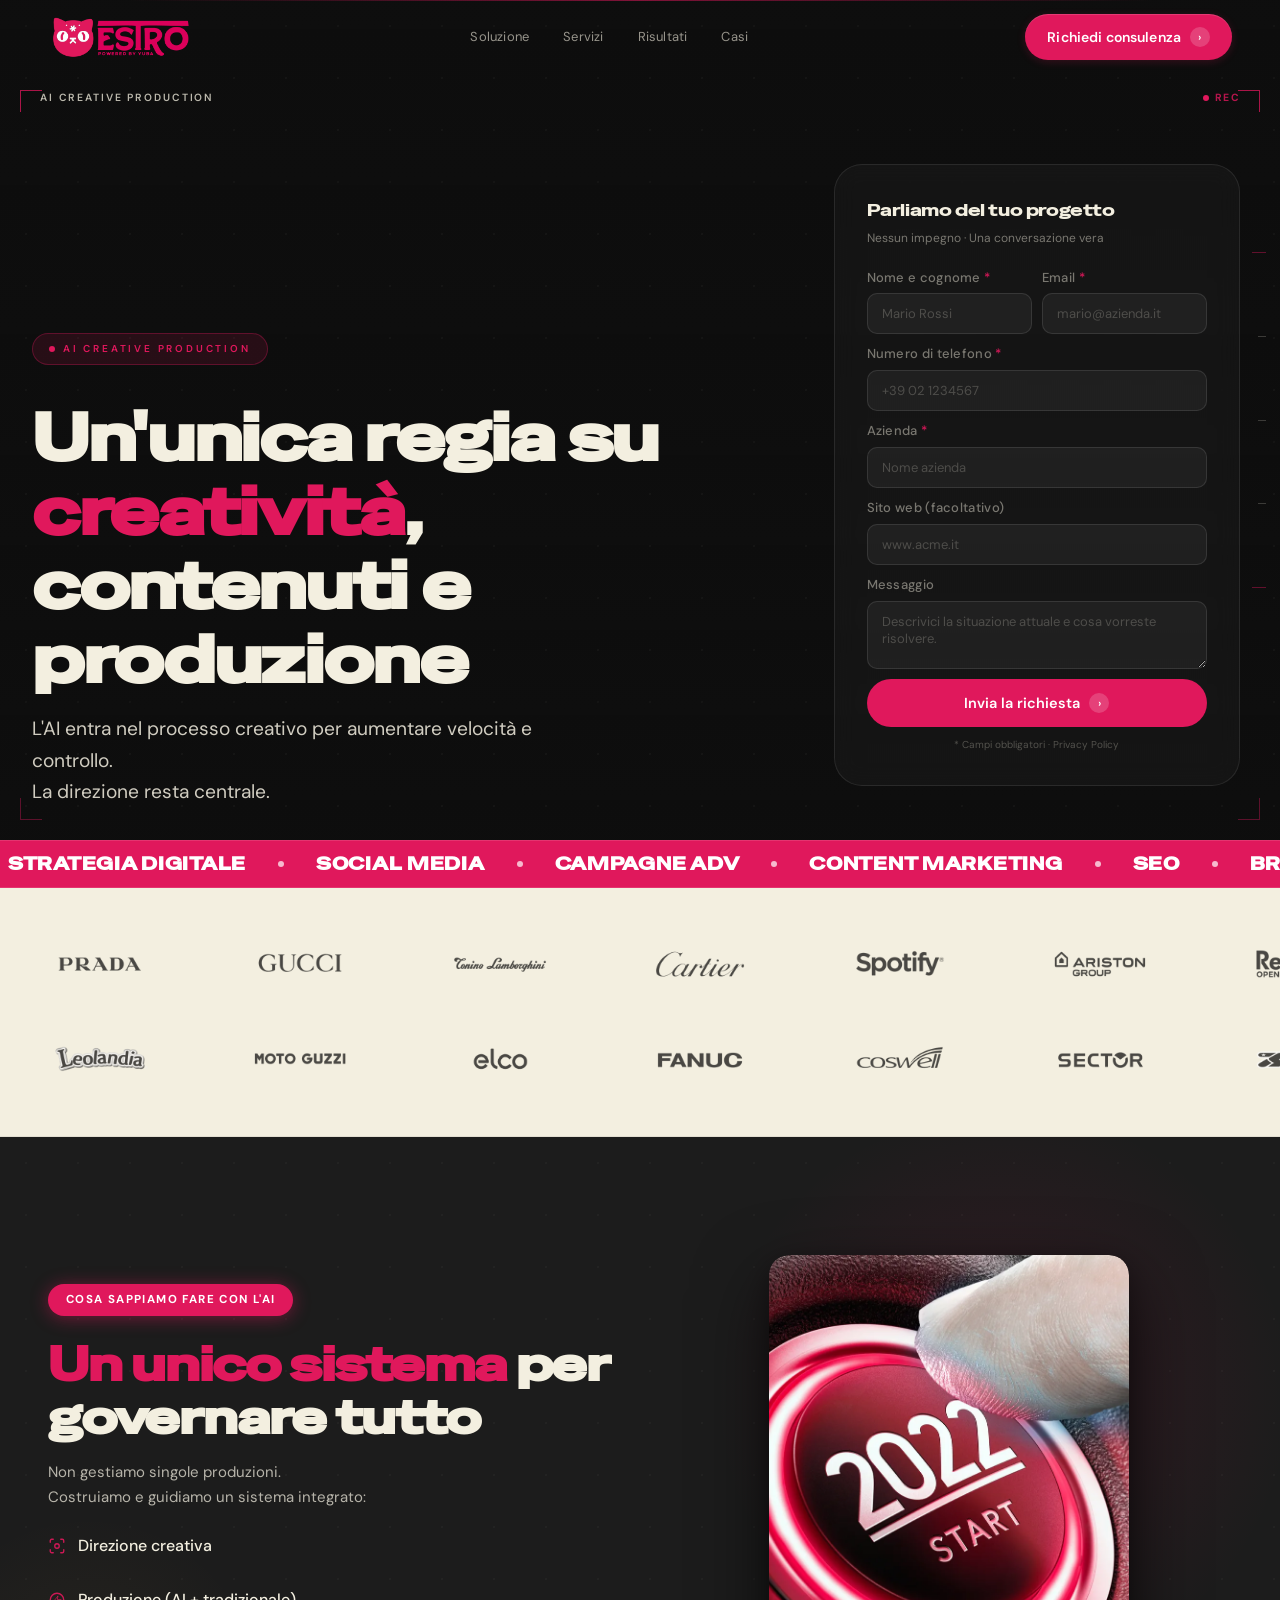
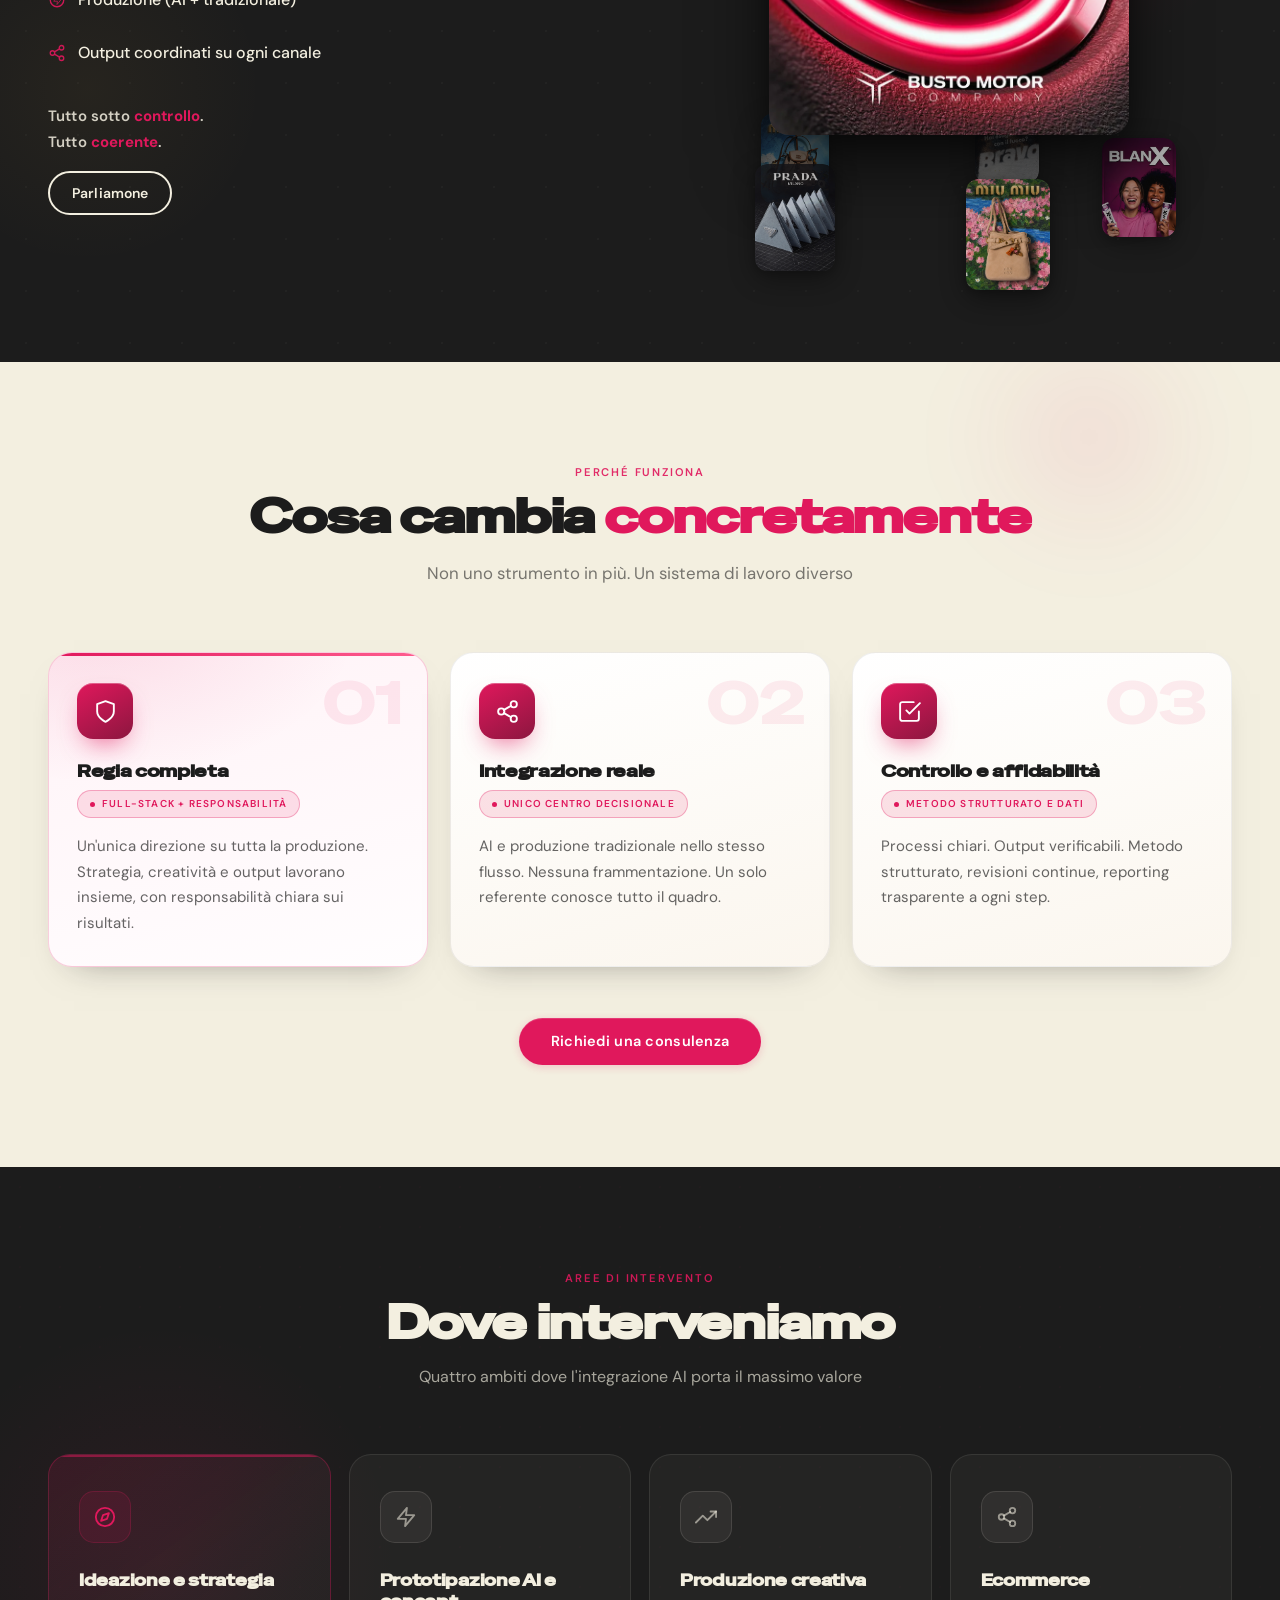
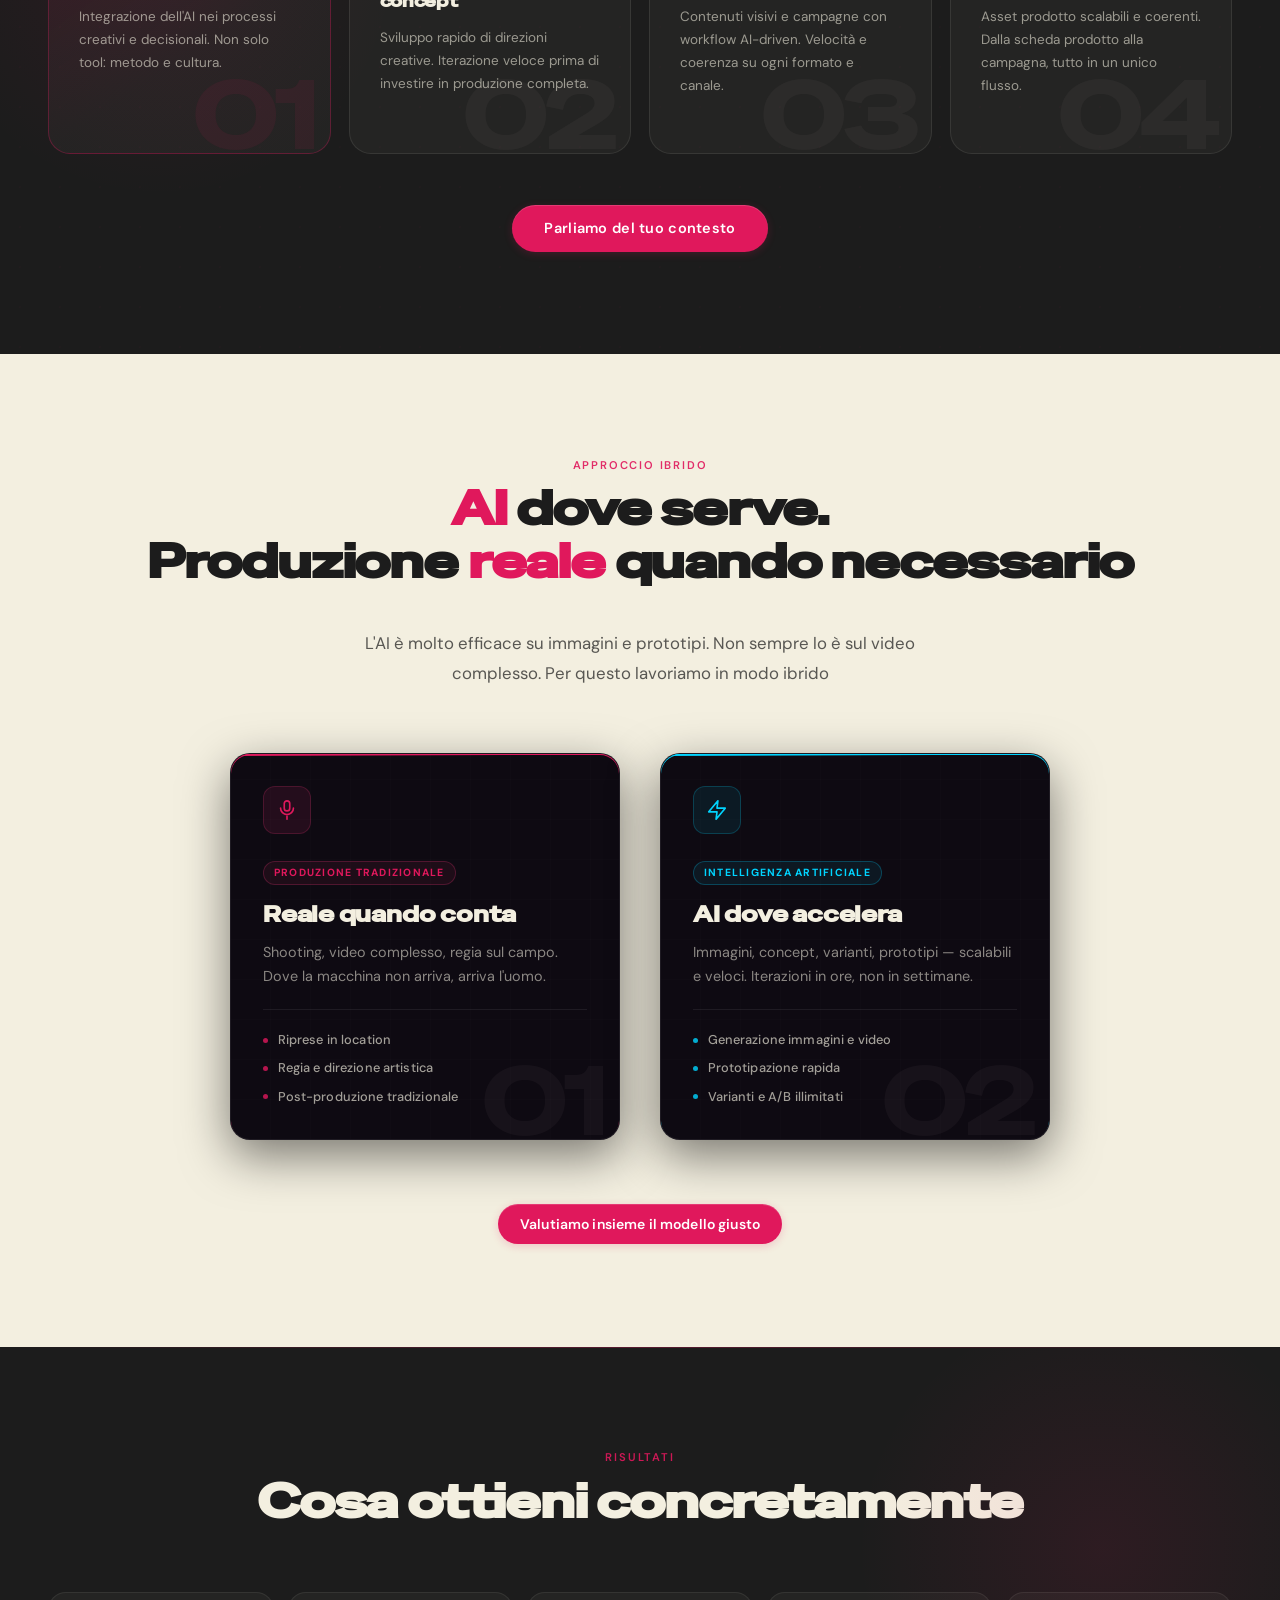
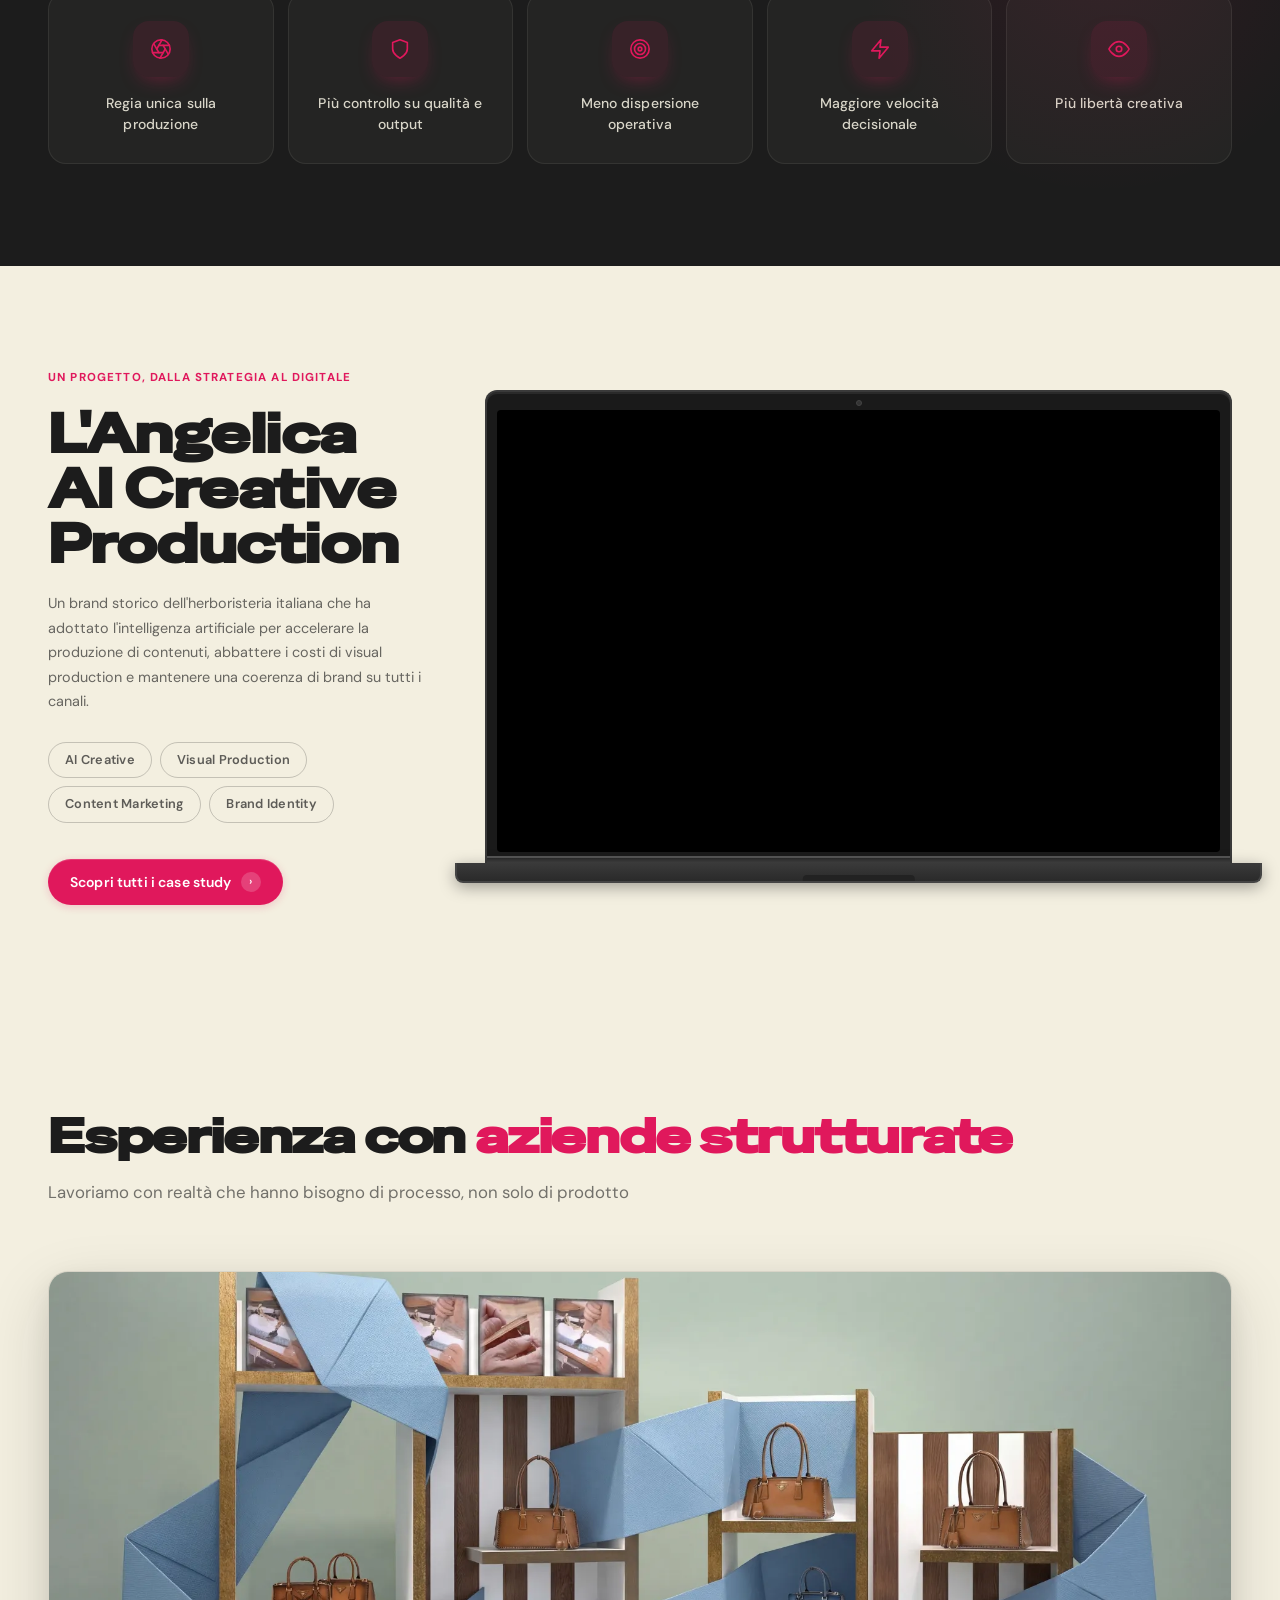
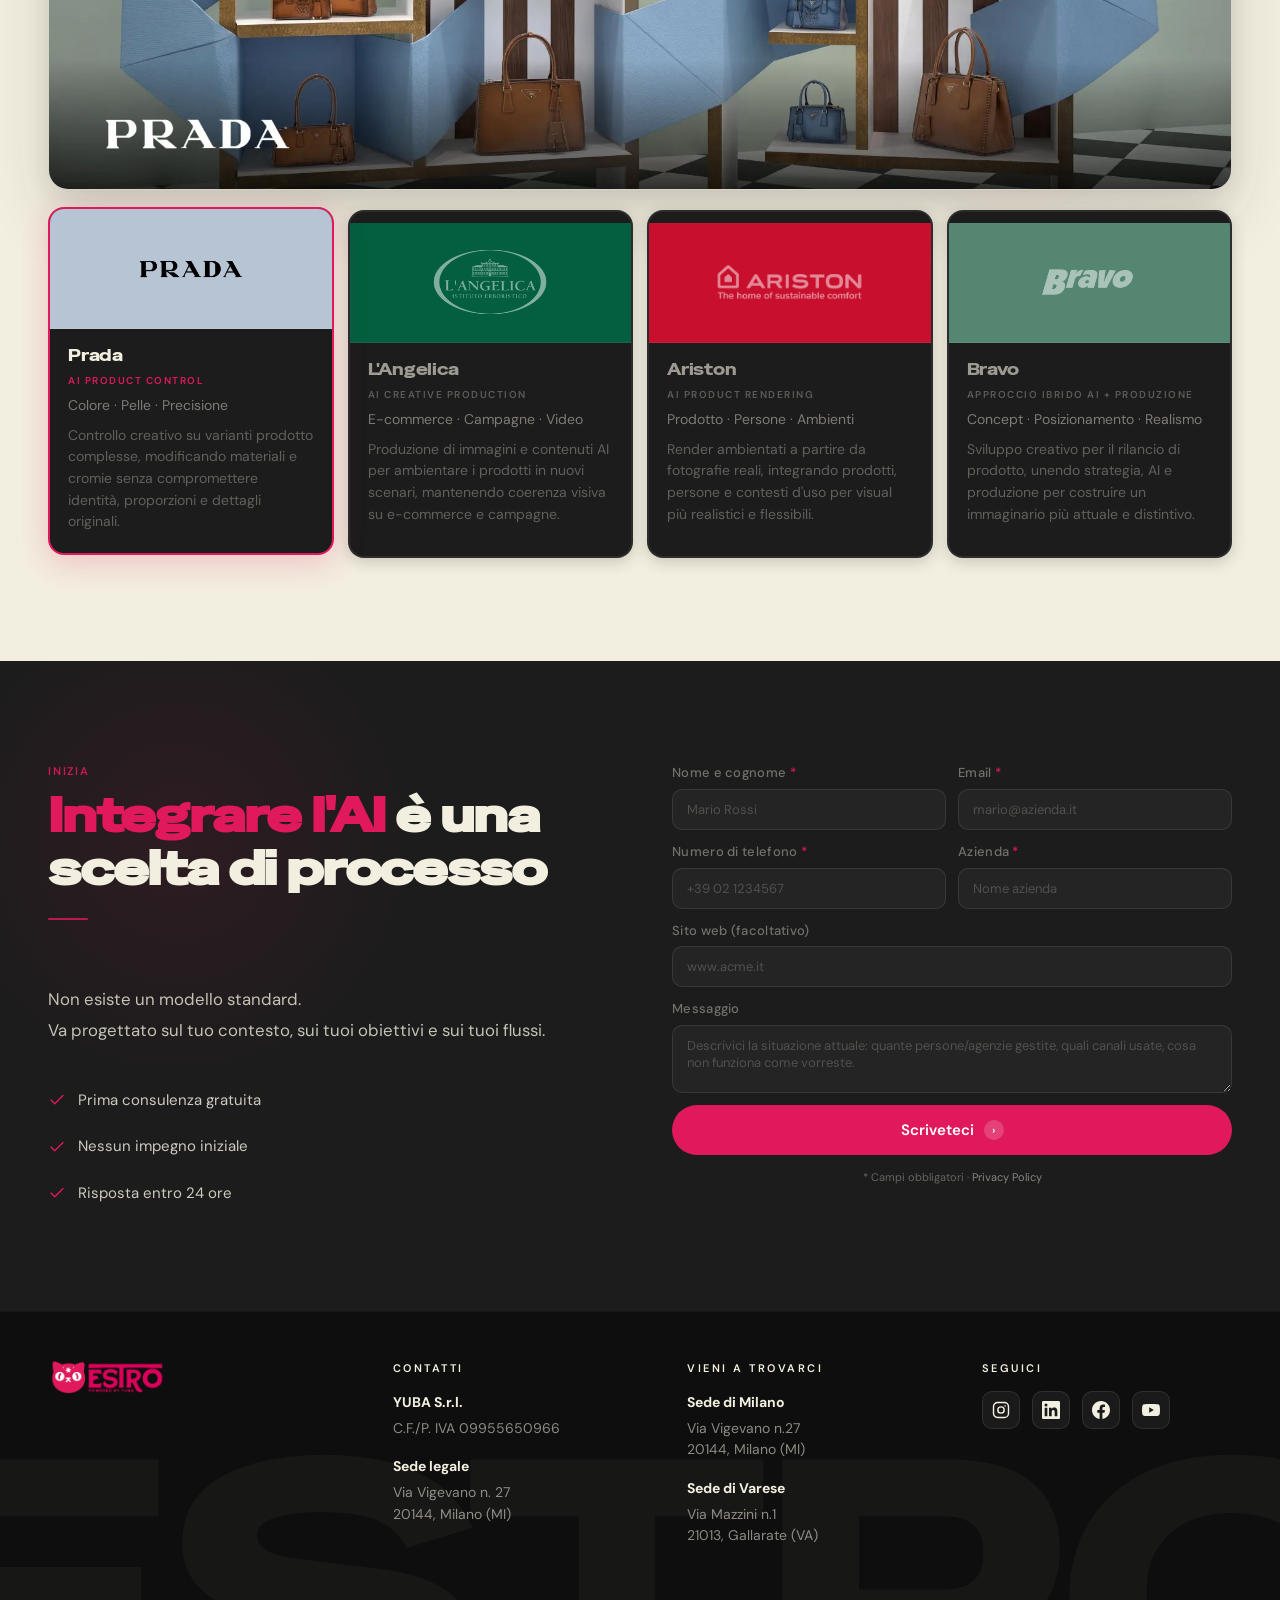
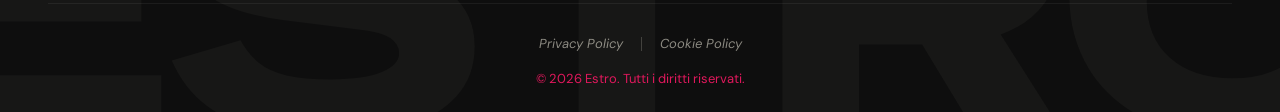
==== commit ba222406: "Logo wall 2 rows opposite directions, larger logos, wider strip separators - Services strip: margin " ====
--- a/index.html
+++ b/index.html
@@ -288,6 +288,50 @@
         <div class="logo-wall__logo"><img src="tutti i logh/awlab.webp" alt="Awlab" loading="lazy" /></div>
         <div class="logo-wall__logo"><img src="tutti i logh/l'angelica.webp" alt="L'Angelica" loading="lazy" /></div>
       </div>
+      <!-- Riga 2: inversa -->
+      <div class="logo-wall__row logo-wall__row--rev">
+        <div class="logo-wall__logo"><img src="tutti i logh/leolandia.webp" alt="Leolandia" loading="lazy" /></div>
+        <div class="logo-wall__logo"><img src="tutti i logh/motoguzzi.webp" alt="Moto Guzzi" loading="lazy" /></div>
+        <div class="logo-wall__logo"><img src="tutti i logh/elco.webp" alt="Elco" loading="lazy" /></div>
+        <div class="logo-wall__logo"><img src="tutti i logh/fanuc.webp" alt="Fanuc" loading="lazy" /></div>
+        <div class="logo-wall__logo"><img src="tutti i logh/coswell.webp" alt="Coswell" loading="lazy" /></div>
+        <div class="logo-wall__logo"><img src="tutti i logh/sector.webp" alt="Sector" loading="lazy" /></div>
+        <div class="logo-wall__logo"><img src="tutti i logh/seven.webp" alt="Seven" loading="lazy" /></div>
+        <div class="logo-wall__logo"><img src="tutti i logh/terranova.webp" alt="Terranova" loading="lazy" /></div>
+        <div class="logo-wall__logo"><img src="tutti i logh/remax.webp" alt="RE/MAX" loading="lazy" /></div>
+        <div class="logo-wall__logo"><img src="tutti i logh/plenitude.webp" alt="Plenitude" loading="lazy" /></div>
+        <div class="logo-wall__logo"><img src="tutti i logh/pyrex.webp" alt="Pyrex" loading="lazy" /></div>
+        <div class="logo-wall__logo"><img src="tutti i logh/star.webp" alt="Star" loading="lazy" /></div>
+        <div class="logo-wall__logo"><img src="tutti i logh/wolf.webp" alt="Wolf" loading="lazy" /></div>
+        <div class="logo-wall__logo"><img src="tutti i logh/wudy.webp" alt="Wudy" loading="lazy" /></div>
+        <div class="logo-wall__logo"><img src="tutti i logh/biorepair.webp" alt="Biorepair" loading="lazy" /></div>
+        <div class="logo-wall__logo"><img src="tutti i logh/awlab.webp" alt="Awlab" loading="lazy" /></div>
+        <div class="logo-wall__logo"><img src="tutti i logh/abctools.webp" alt="ABC Tools" loading="lazy" /></div>
+        <div class="logo-wall__logo"><img src="tutti i logh/disclaimer.webp" alt="Disclaimer" loading="lazy" /></div>
+        <div class="logo-wall__logo"><img src="tutti i logh/sj gang.webp" alt="SJ Gang" loading="lazy" /></div>
+        <div class="logo-wall__logo"><img src="tutti i logh/l'angelica.webp" alt="L'Angelica" loading="lazy" /></div>
+        <!-- duplicati -->
+        <div class="logo-wall__logo"><img src="tutti i logh/leolandia.webp" alt="Leolandia" loading="lazy" /></div>
+        <div class="logo-wall__logo"><img src="tutti i logh/motoguzzi.webp" alt="Moto Guzzi" loading="lazy" /></div>
+        <div class="logo-wall__logo"><img src="tutti i logh/elco.webp" alt="Elco" loading="lazy" /></div>
+        <div class="logo-wall__logo"><img src="tutti i logh/fanuc.webp" alt="Fanuc" loading="lazy" /></div>
+        <div class="logo-wall__logo"><img src="tutti i logh/coswell.webp" alt="Coswell" loading="lazy" /></div>
+        <div class="logo-wall__logo"><img src="tutti i logh/sector.webp" alt="Sector" loading="lazy" /></div>
+        <div class="logo-wall__logo"><img src="tutti i logh/seven.webp" alt="Seven" loading="lazy" /></div>
+        <div class="logo-wall__logo"><img src="tutti i logh/terranova.webp" alt="Terranova" loading="lazy" /></div>
+        <div class="logo-wall__logo"><img src="tutti i logh/remax.webp" alt="RE/MAX" loading="lazy" /></div>
+        <div class="logo-wall__logo"><img src="tutti i logh/plenitude.webp" alt="Plenitude" loading="lazy" /></div>
+        <div class="logo-wall__logo"><img src="tutti i logh/pyrex.webp" alt="Pyrex" loading="lazy" /></div>
+        <div class="logo-wall__logo"><img src="tutti i logh/star.webp" alt="Star" loading="lazy" /></div>
+        <div class="logo-wall__logo"><img src="tutti i logh/wolf.webp" alt="Wolf" loading="lazy" /></div>
+        <div class="logo-wall__logo"><img src="tutti i logh/wudy.webp" alt="Wudy" loading="lazy" /></div>
+        <div class="logo-wall__logo"><img src="tutti i logh/biorepair.webp" alt="Biorepair" loading="lazy" /></div>
+        <div class="logo-wall__logo"><img src="tutti i logh/awlab.webp" alt="Awlab" loading="lazy" /></div>
+        <div class="logo-wall__logo"><img src="tutti i logh/abctools.webp" alt="ABC Tools" loading="lazy" /></div>
+        <div class="logo-wall__logo"><img src="tutti i logh/disclaimer.webp" alt="Disclaimer" loading="lazy" /></div>
+        <div class="logo-wall__logo"><img src="tutti i logh/sj gang.webp" alt="SJ Gang" loading="lazy" /></div>
+        <div class="logo-wall__logo"><img src="tutti i logh/l'angelica.webp" alt="L'Angelica" loading="lazy" /></div>
+      </div>
     </div>
 
     <!-- ================================================
--- a/styles.css
+++ b/styles.css
@@ -5371,7 +5371,7 @@
   border-radius: 50%;
   background: rgba(255,255,255,.7);
   flex-shrink: 0;
-  margin: 0 8px;
+  margin: 0 24px;
 }
 
 /* ── Logo wall ── */
@@ -5394,8 +5394,8 @@
   display: flex;
   align-items: center;
   justify-content: center;
-  height: 56px;
-  padding: 0 40px;
+  height: 96px;
+  padding: 0 52px;
   flex-shrink: 0;
 }
 .logo-wall__logo img {
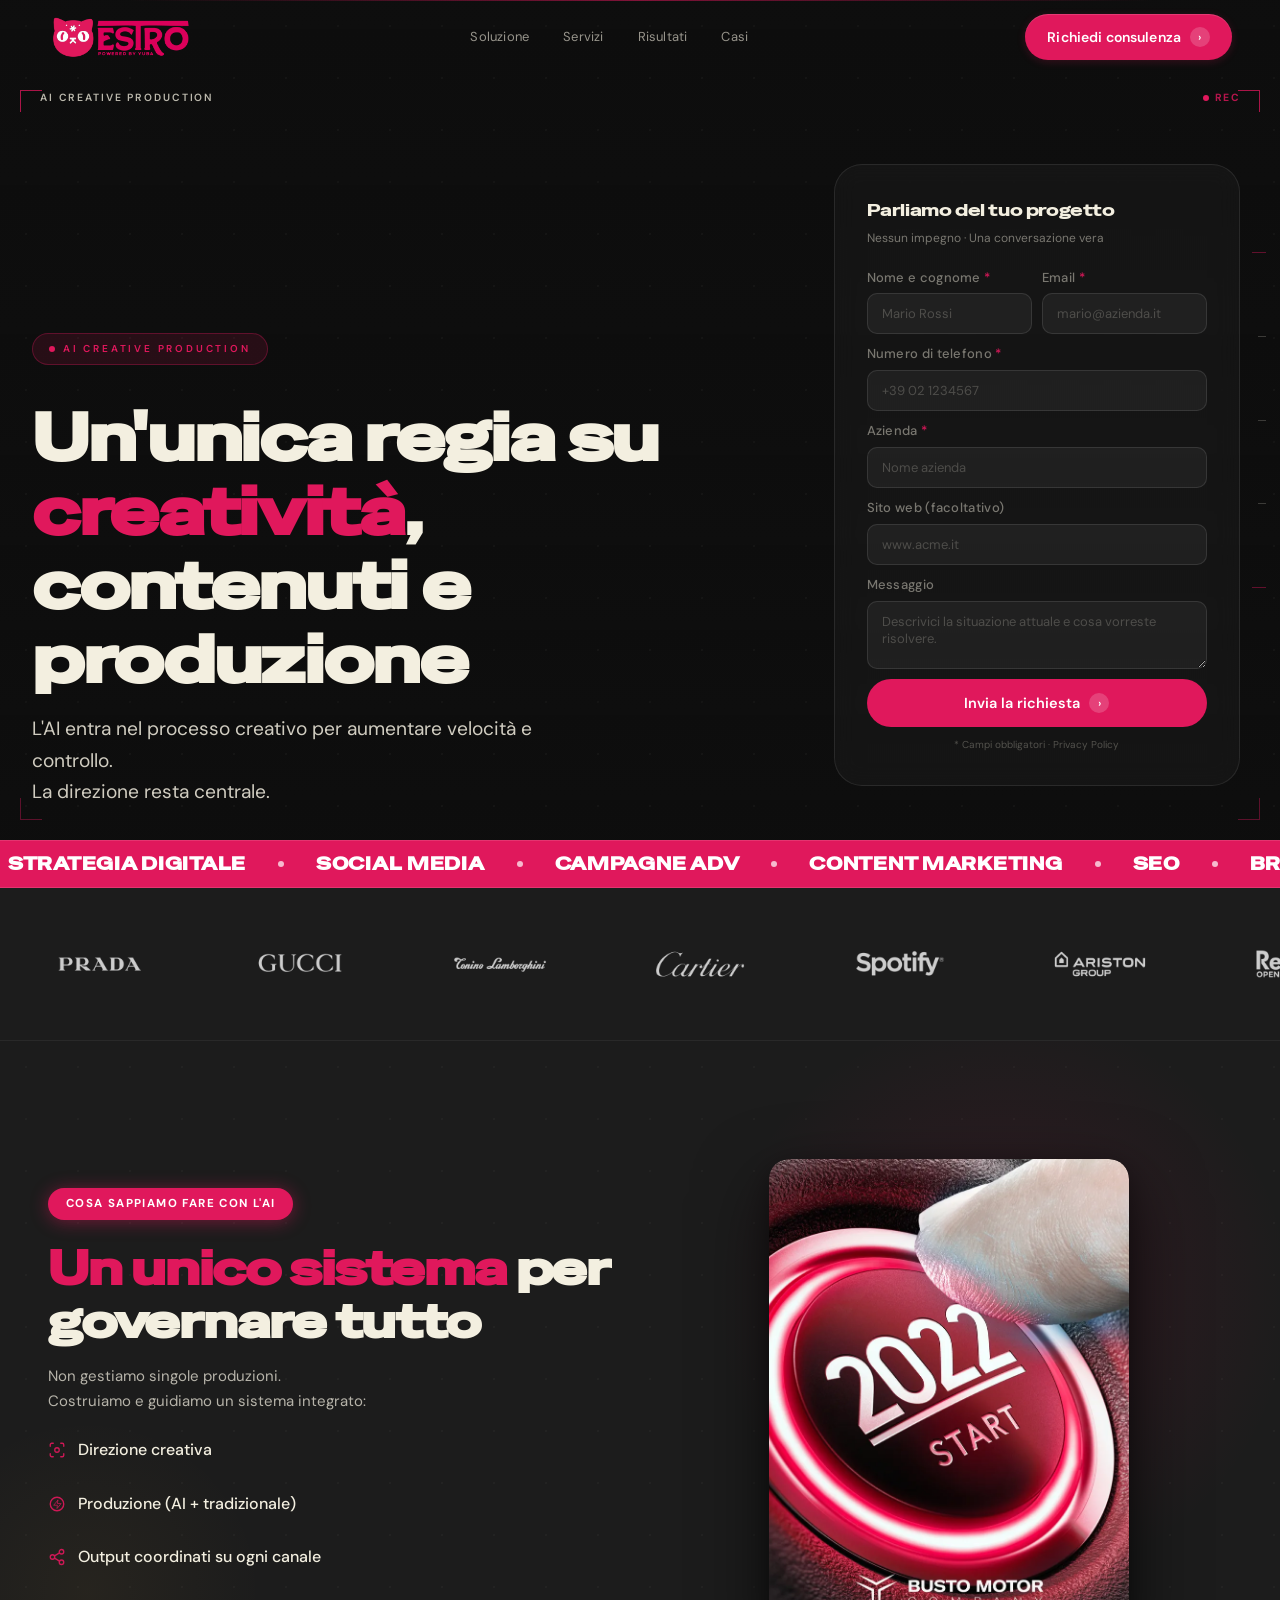
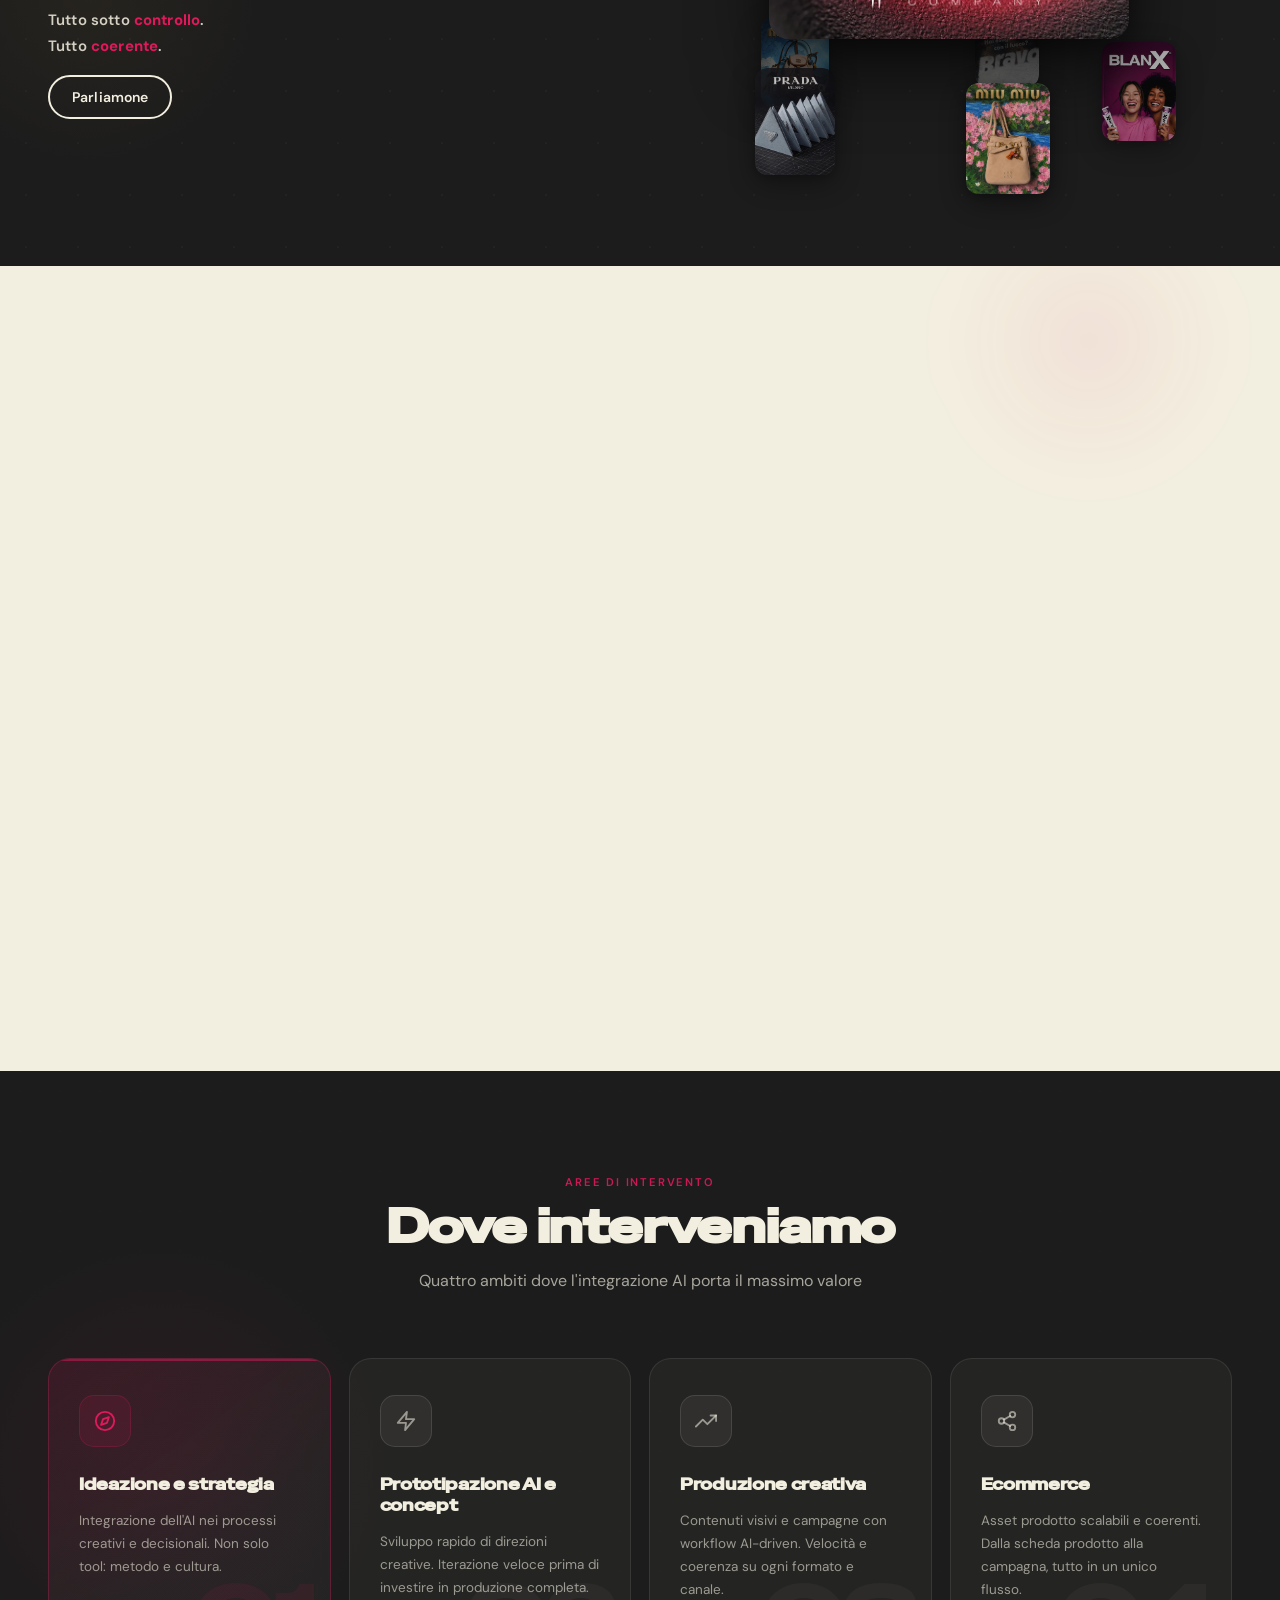
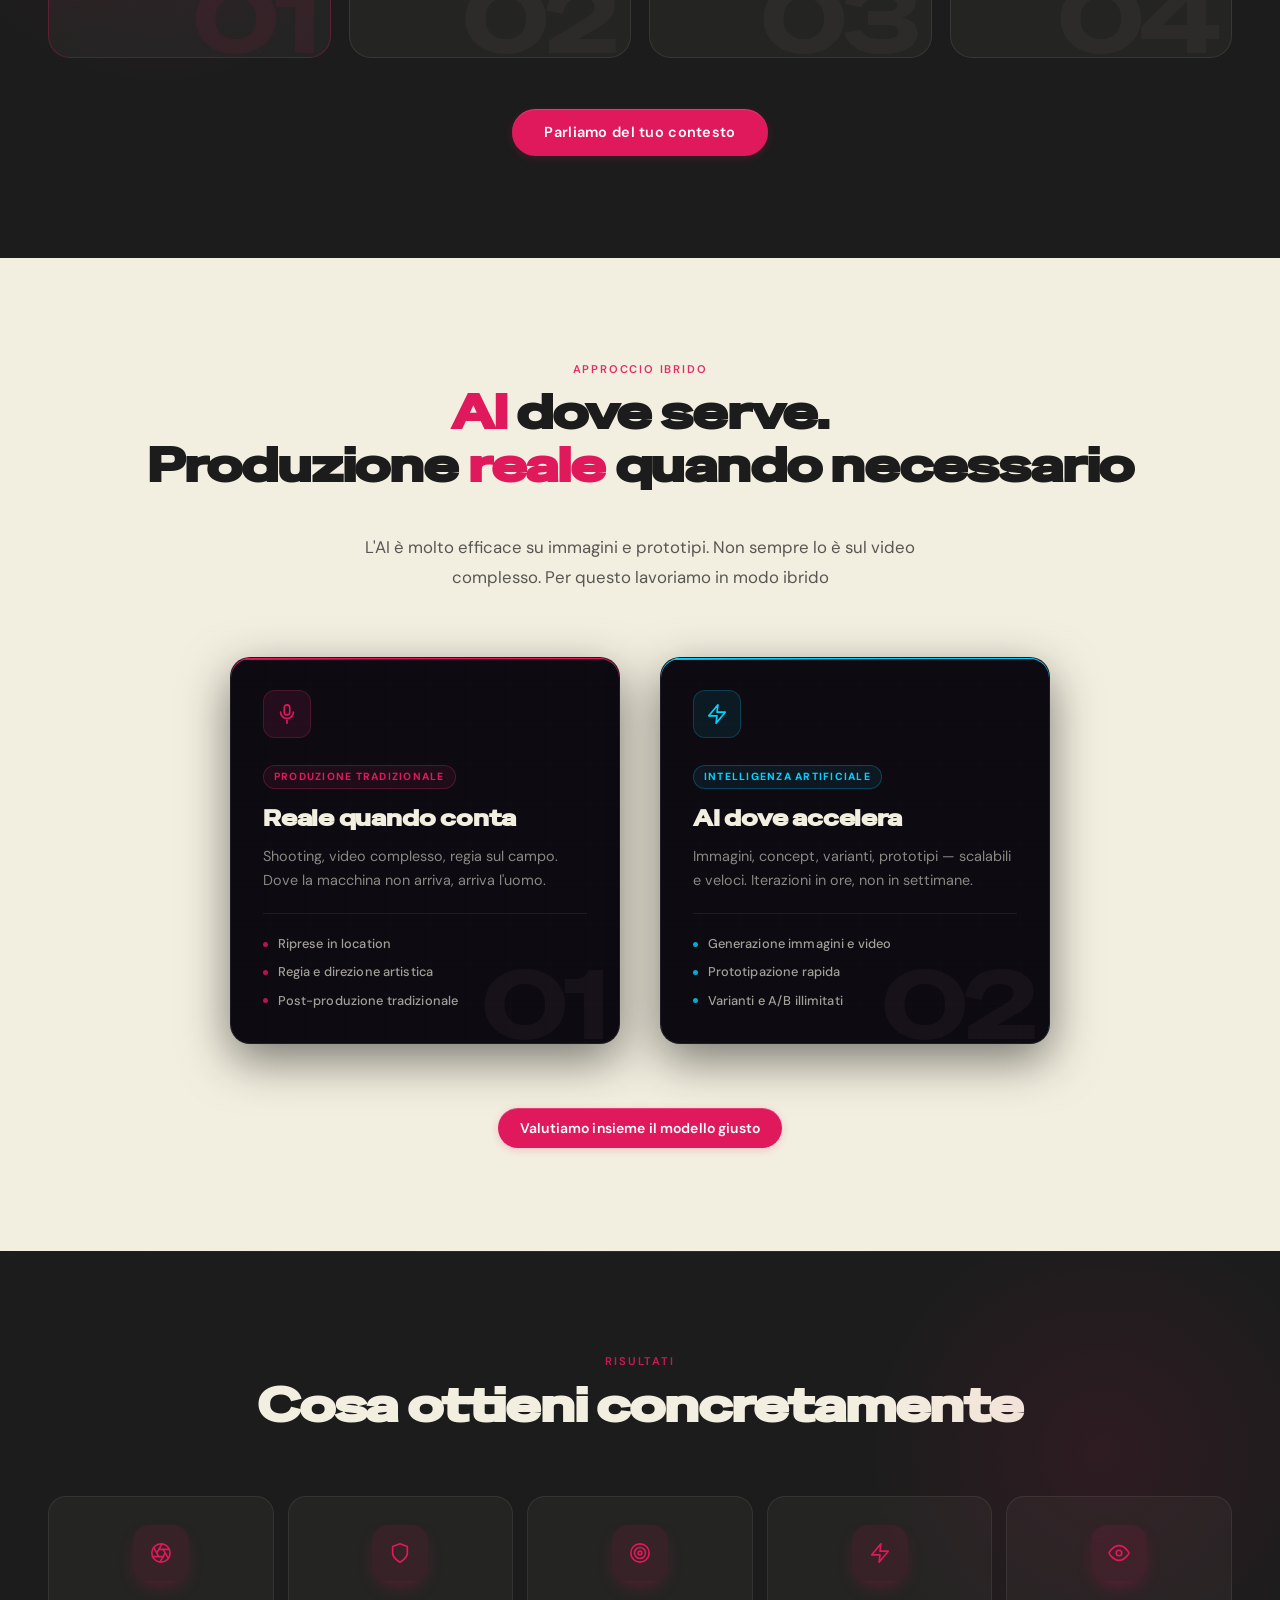
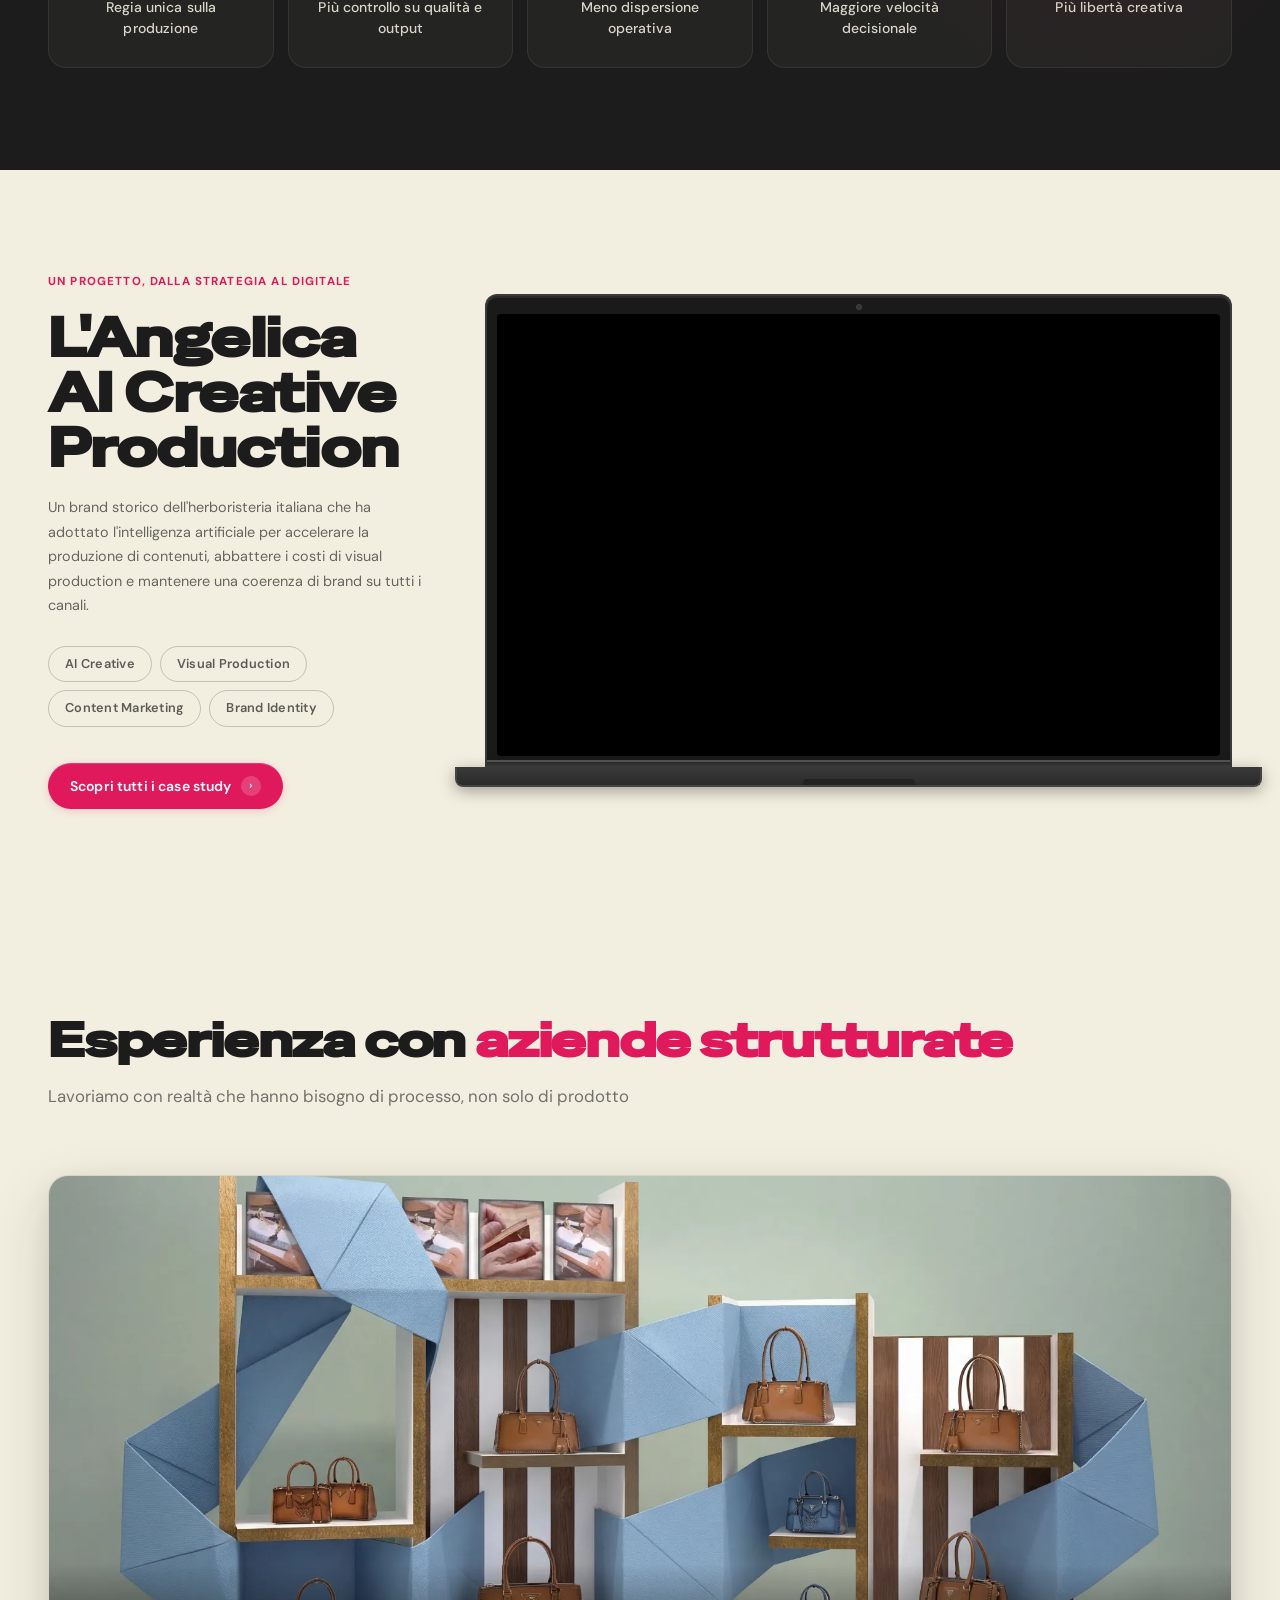
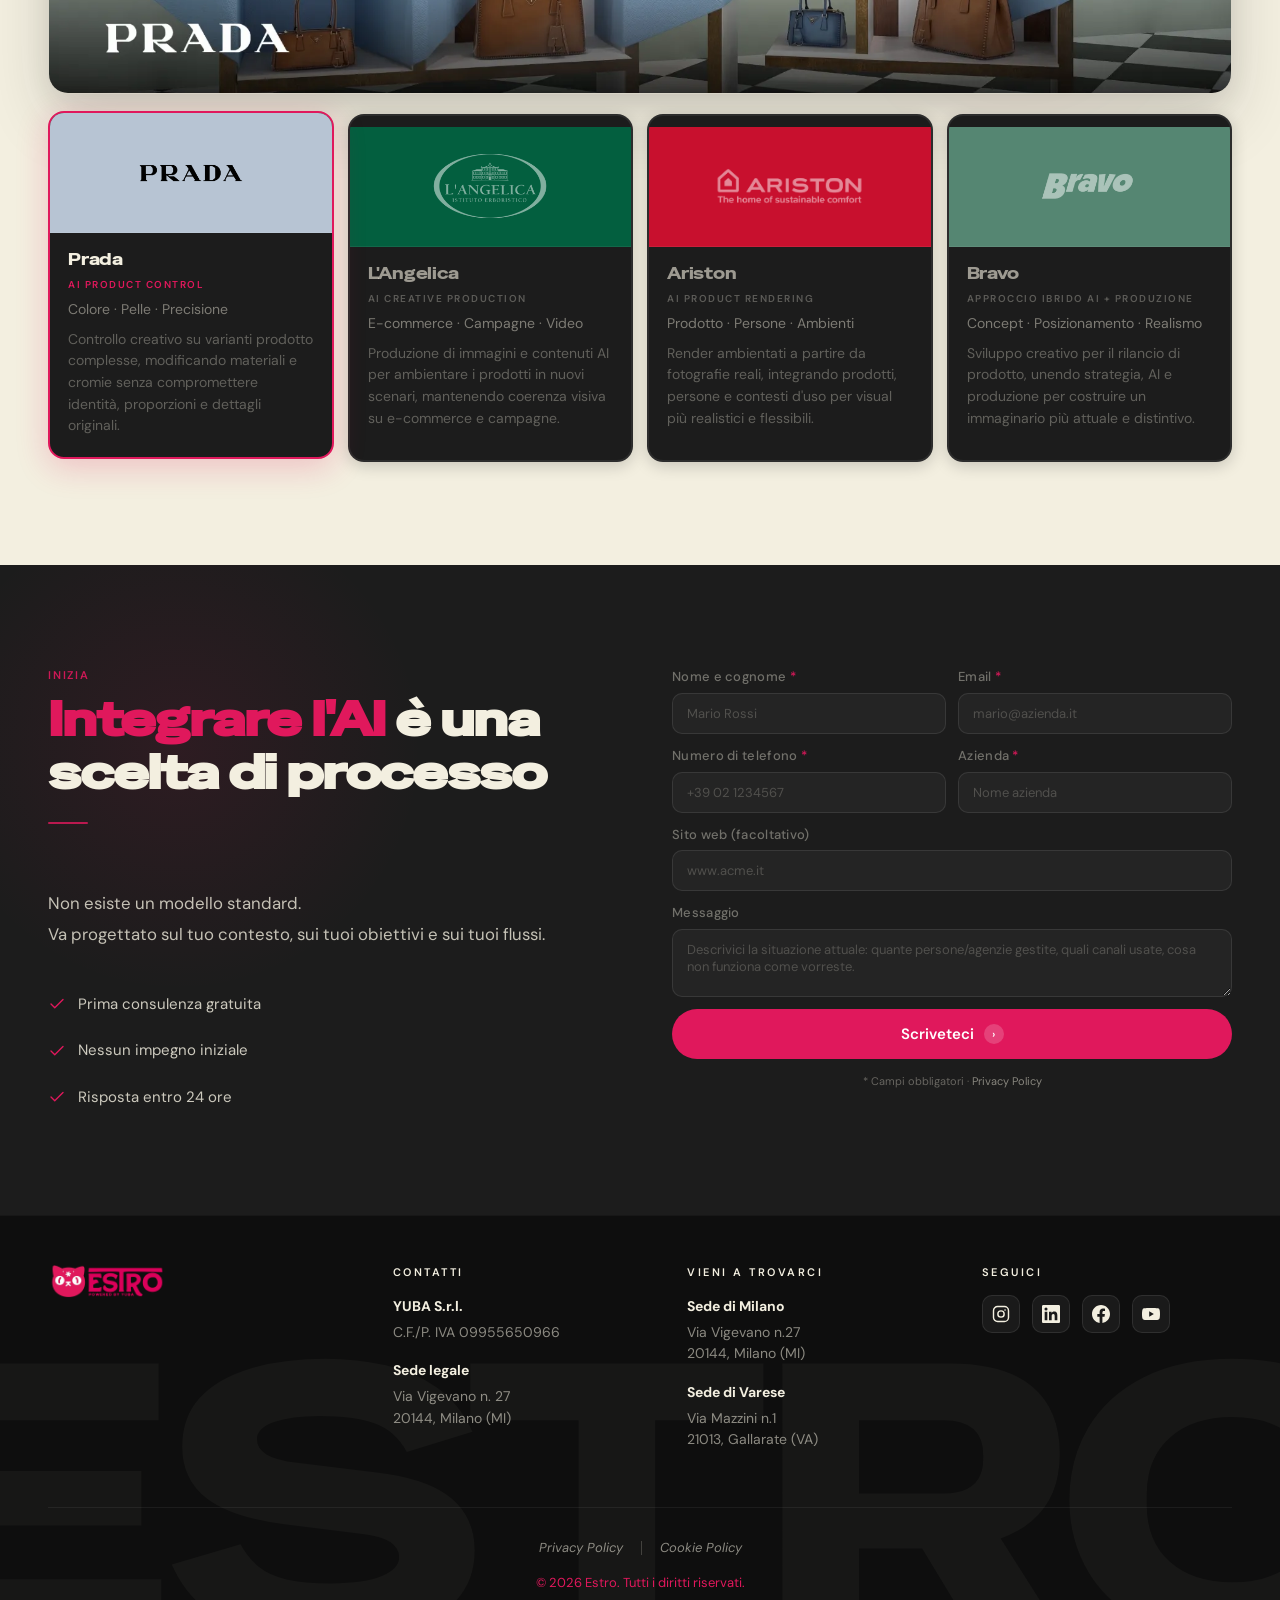
==== commit 6d5efd26: "Logo wall: single row, 30s speed matching strip, dark bg with white logos Co-Authored-By: Claude Fab" ====
--- a/index.html
+++ b/index.html
@@ -288,50 +288,6 @@
         <div class="logo-wall__logo"><img src="tutti i logh/awlab.webp" alt="Awlab" loading="lazy" /></div>
         <div class="logo-wall__logo"><img src="tutti i logh/l'angelica.webp" alt="L'Angelica" loading="lazy" /></div>
       </div>
-      <!-- Riga 2: inversa -->
-      <div class="logo-wall__row logo-wall__row--rev">
-        <div class="logo-wall__logo"><img src="tutti i logh/leolandia.webp" alt="Leolandia" loading="lazy" /></div>
-        <div class="logo-wall__logo"><img src="tutti i logh/motoguzzi.webp" alt="Moto Guzzi" loading="lazy" /></div>
-        <div class="logo-wall__logo"><img src="tutti i logh/elco.webp" alt="Elco" loading="lazy" /></div>
-        <div class="logo-wall__logo"><img src="tutti i logh/fanuc.webp" alt="Fanuc" loading="lazy" /></div>
-        <div class="logo-wall__logo"><img src="tutti i logh/coswell.webp" alt="Coswell" loading="lazy" /></div>
-        <div class="logo-wall__logo"><img src="tutti i logh/sector.webp" alt="Sector" loading="lazy" /></div>
-        <div class="logo-wall__logo"><img src="tutti i logh/seven.webp" alt="Seven" loading="lazy" /></div>
-        <div class="logo-wall__logo"><img src="tutti i logh/terranova.webp" alt="Terranova" loading="lazy" /></div>
-        <div class="logo-wall__logo"><img src="tutti i logh/remax.webp" alt="RE/MAX" loading="lazy" /></div>
-        <div class="logo-wall__logo"><img src="tutti i logh/plenitude.webp" alt="Plenitude" loading="lazy" /></div>
-        <div class="logo-wall__logo"><img src="tutti i logh/pyrex.webp" alt="Pyrex" loading="lazy" /></div>
-        <div class="logo-wall__logo"><img src="tutti i logh/star.webp" alt="Star" loading="lazy" /></div>
-        <div class="logo-wall__logo"><img src="tutti i logh/wolf.webp" alt="Wolf" loading="lazy" /></div>
-        <div class="logo-wall__logo"><img src="tutti i logh/wudy.webp" alt="Wudy" loading="lazy" /></div>
-        <div class="logo-wall__logo"><img src="tutti i logh/biorepair.webp" alt="Biorepair" loading="lazy" /></div>
-        <div class="logo-wall__logo"><img src="tutti i logh/awlab.webp" alt="Awlab" loading="lazy" /></div>
-        <div class="logo-wall__logo"><img src="tutti i logh/abctools.webp" alt="ABC Tools" loading="lazy" /></div>
-        <div class="logo-wall__logo"><img src="tutti i logh/disclaimer.webp" alt="Disclaimer" loading="lazy" /></div>
-        <div class="logo-wall__logo"><img src="tutti i logh/sj gang.webp" alt="SJ Gang" loading="lazy" /></div>
-        <div class="logo-wall__logo"><img src="tutti i logh/l'angelica.webp" alt="L'Angelica" loading="lazy" /></div>
-        <!-- duplicati -->
-        <div class="logo-wall__logo"><img src="tutti i logh/leolandia.webp" alt="Leolandia" loading="lazy" /></div>
-        <div class="logo-wall__logo"><img src="tutti i logh/motoguzzi.webp" alt="Moto Guzzi" loading="lazy" /></div>
-        <div class="logo-wall__logo"><img src="tutti i logh/elco.webp" alt="Elco" loading="lazy" /></div>
-        <div class="logo-wall__logo"><img src="tutti i logh/fanuc.webp" alt="Fanuc" loading="lazy" /></div>
-        <div class="logo-wall__logo"><img src="tutti i logh/coswell.webp" alt="Coswell" loading="lazy" /></div>
-        <div class="logo-wall__logo"><img src="tutti i logh/sector.webp" alt="Sector" loading="lazy" /></div>
-        <div class="logo-wall__logo"><img src="tutti i logh/seven.webp" alt="Seven" loading="lazy" /></div>
-        <div class="logo-wall__logo"><img src="tutti i logh/terranova.webp" alt="Terranova" loading="lazy" /></div>
-        <div class="logo-wall__logo"><img src="tutti i logh/remax.webp" alt="RE/MAX" loading="lazy" /></div>
-        <div class="logo-wall__logo"><img src="tutti i logh/plenitude.webp" alt="Plenitude" loading="lazy" /></div>
-        <div class="logo-wall__logo"><img src="tutti i logh/pyrex.webp" alt="Pyrex" loading="lazy" /></div>
-        <div class="logo-wall__logo"><img src="tutti i logh/star.webp" alt="Star" loading="lazy" /></div>
-        <div class="logo-wall__logo"><img src="tutti i logh/wolf.webp" alt="Wolf" loading="lazy" /></div>
-        <div class="logo-wall__logo"><img src="tutti i logh/wudy.webp" alt="Wudy" loading="lazy" /></div>
-        <div class="logo-wall__logo"><img src="tutti i logh/biorepair.webp" alt="Biorepair" loading="lazy" /></div>
-        <div class="logo-wall__logo"><img src="tutti i logh/awlab.webp" alt="Awlab" loading="lazy" /></div>
-        <div class="logo-wall__logo"><img src="tutti i logh/abctools.webp" alt="ABC Tools" loading="lazy" /></div>
-        <div class="logo-wall__logo"><img src="tutti i logh/disclaimer.webp" alt="Disclaimer" loading="lazy" /></div>
-        <div class="logo-wall__logo"><img src="tutti i logh/sj gang.webp" alt="SJ Gang" loading="lazy" /></div>
-        <div class="logo-wall__logo"><img src="tutti i logh/l'angelica.webp" alt="L'Angelica" loading="lazy" /></div>
-      </div>
     </div>
 
     <!-- ================================================
--- a/styles.css
+++ b/styles.css
@@ -5376,8 +5376,8 @@
 
 /* ── Logo wall ── */
 .logo-wall {
-  background: var(--color-light);
-  border-bottom: 1px solid rgba(28,28,28,.08);
+  background: var(--color-dark);
+  border-bottom: 1px solid rgba(255,255,255,.06);
   padding: 28px 0;
   overflow: hidden;
   display: flex;
@@ -5388,8 +5388,8 @@
   align-items: center;
   width: max-content;
 }
-.logo-wall__row--fwd { animation: logo-fwd 55s linear infinite; }
-.logo-wall__row--rev { animation: logo-rev 48s linear infinite; }
+.logo-wall__row--fwd { animation: logo-fwd 30s linear infinite; }
+.logo-wall__row--rev { animation: logo-rev 30s linear infinite; }
 .logo-wall__logo {
   display: flex;
   align-items: center;
@@ -5401,11 +5401,11 @@
 .logo-wall__logo img {
   height: 100%;
   width: auto;
-  max-width: 160px;
+  max-width: 220px;
   object-fit: contain;
-  filter: none;
-  opacity: .7;
-  transition: opacity .3s;
+  filter: brightness(0) invert(1);
+  opacity: .78;
+  transition: opacity .35s;
 }
 .logo-wall__logo:hover img { opacity: 1; }
 @keyframes logo-fwd {
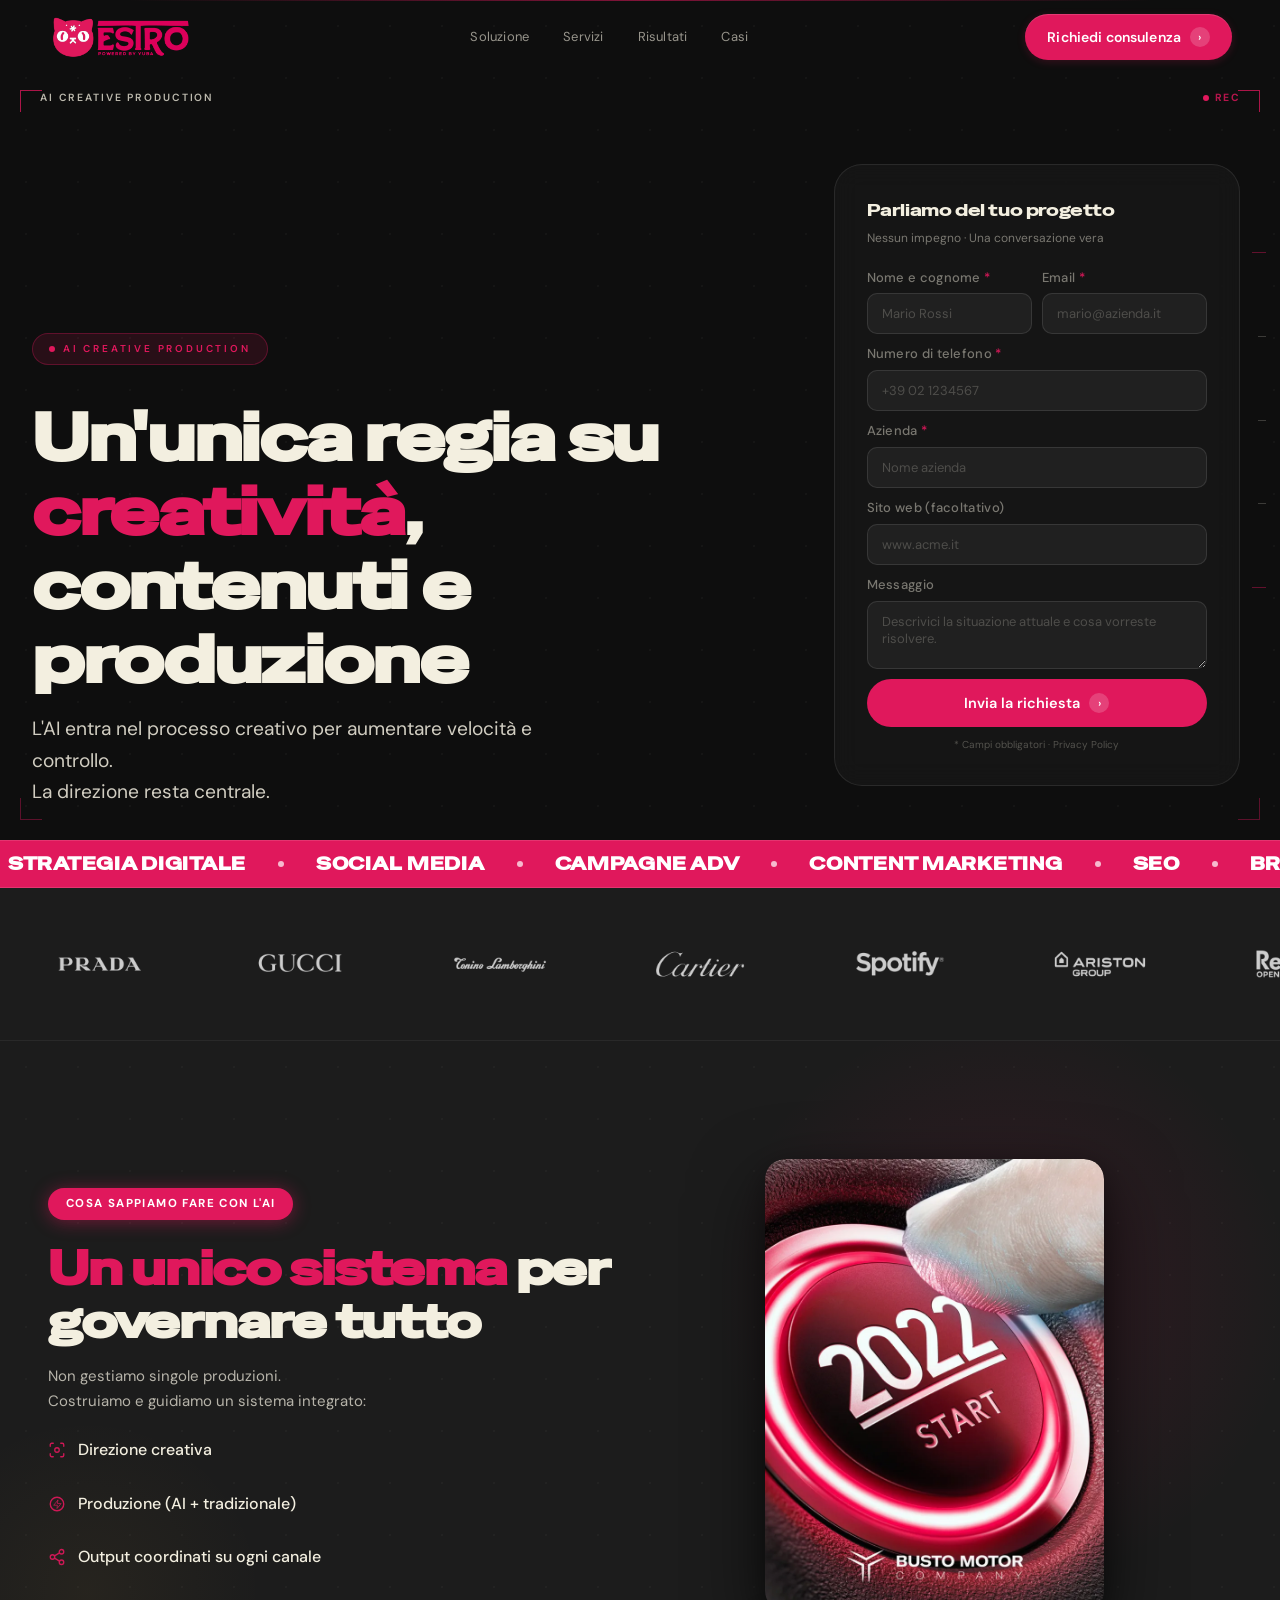
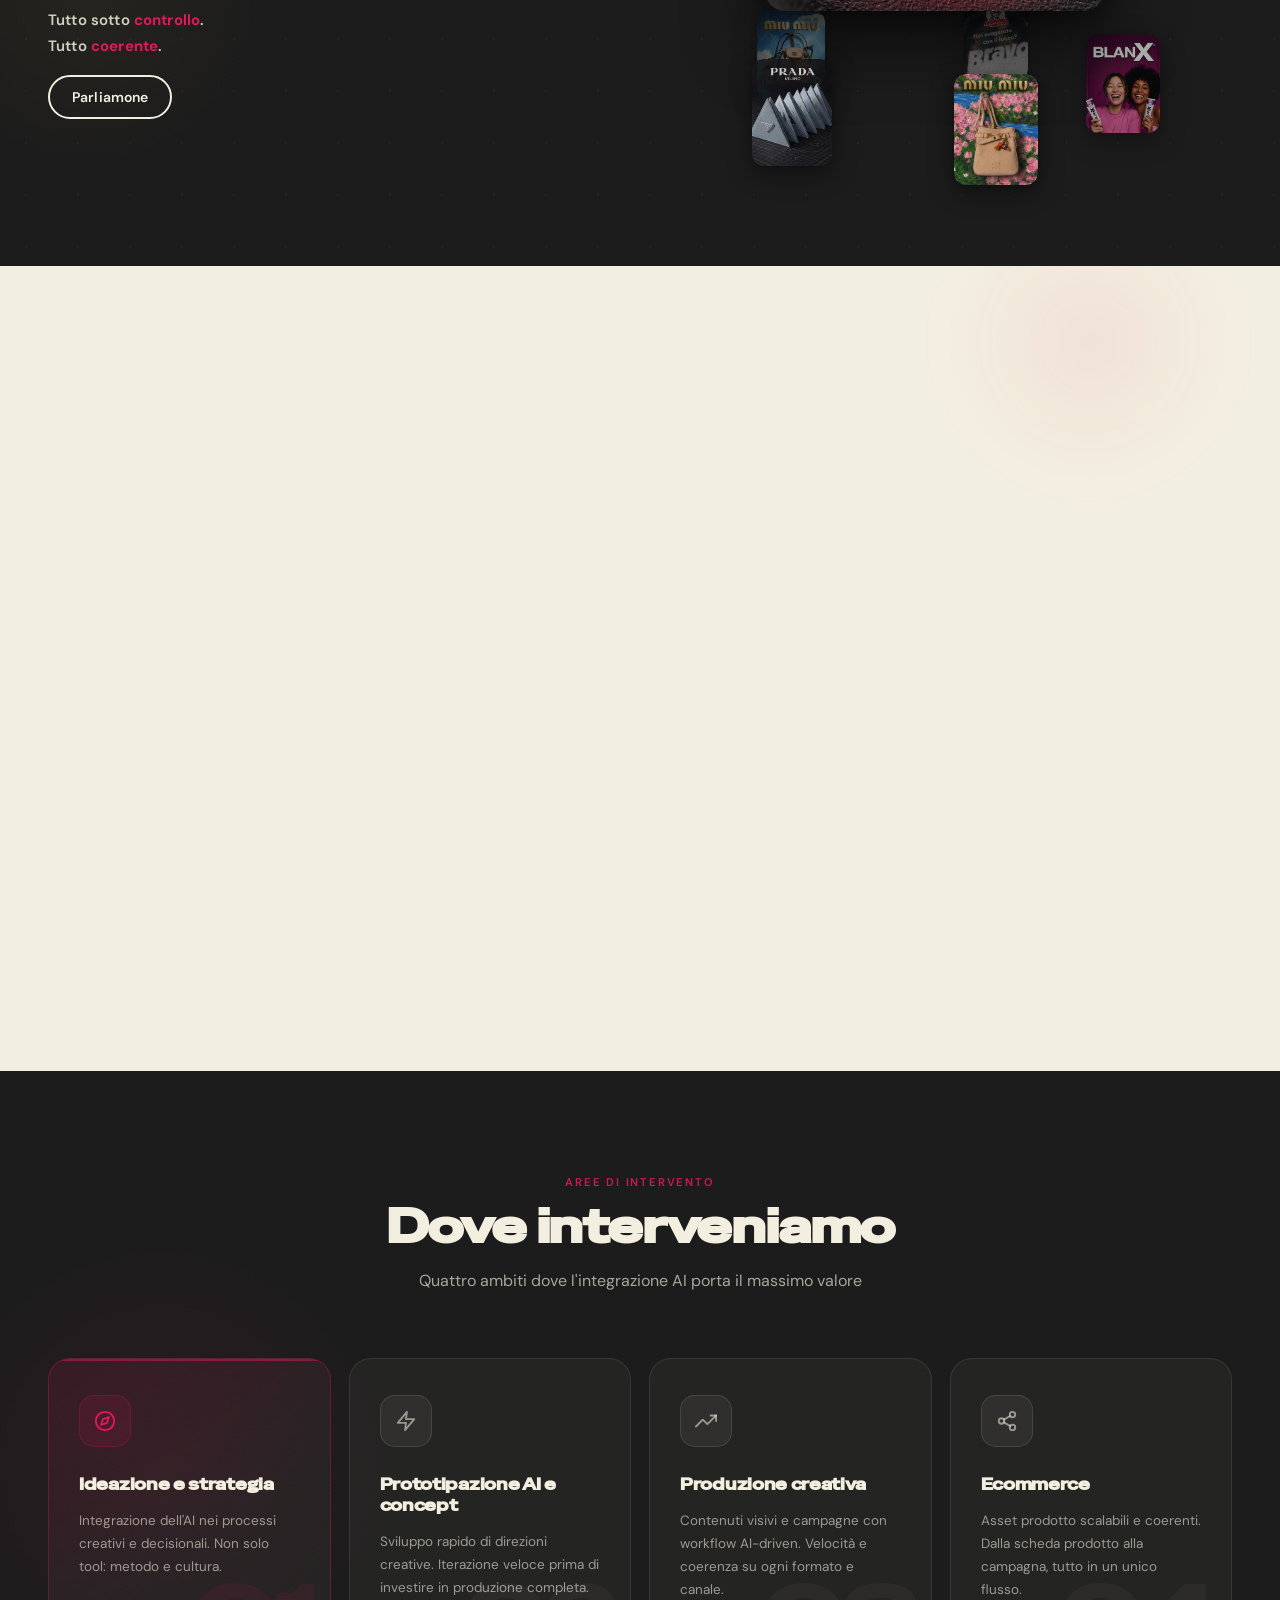
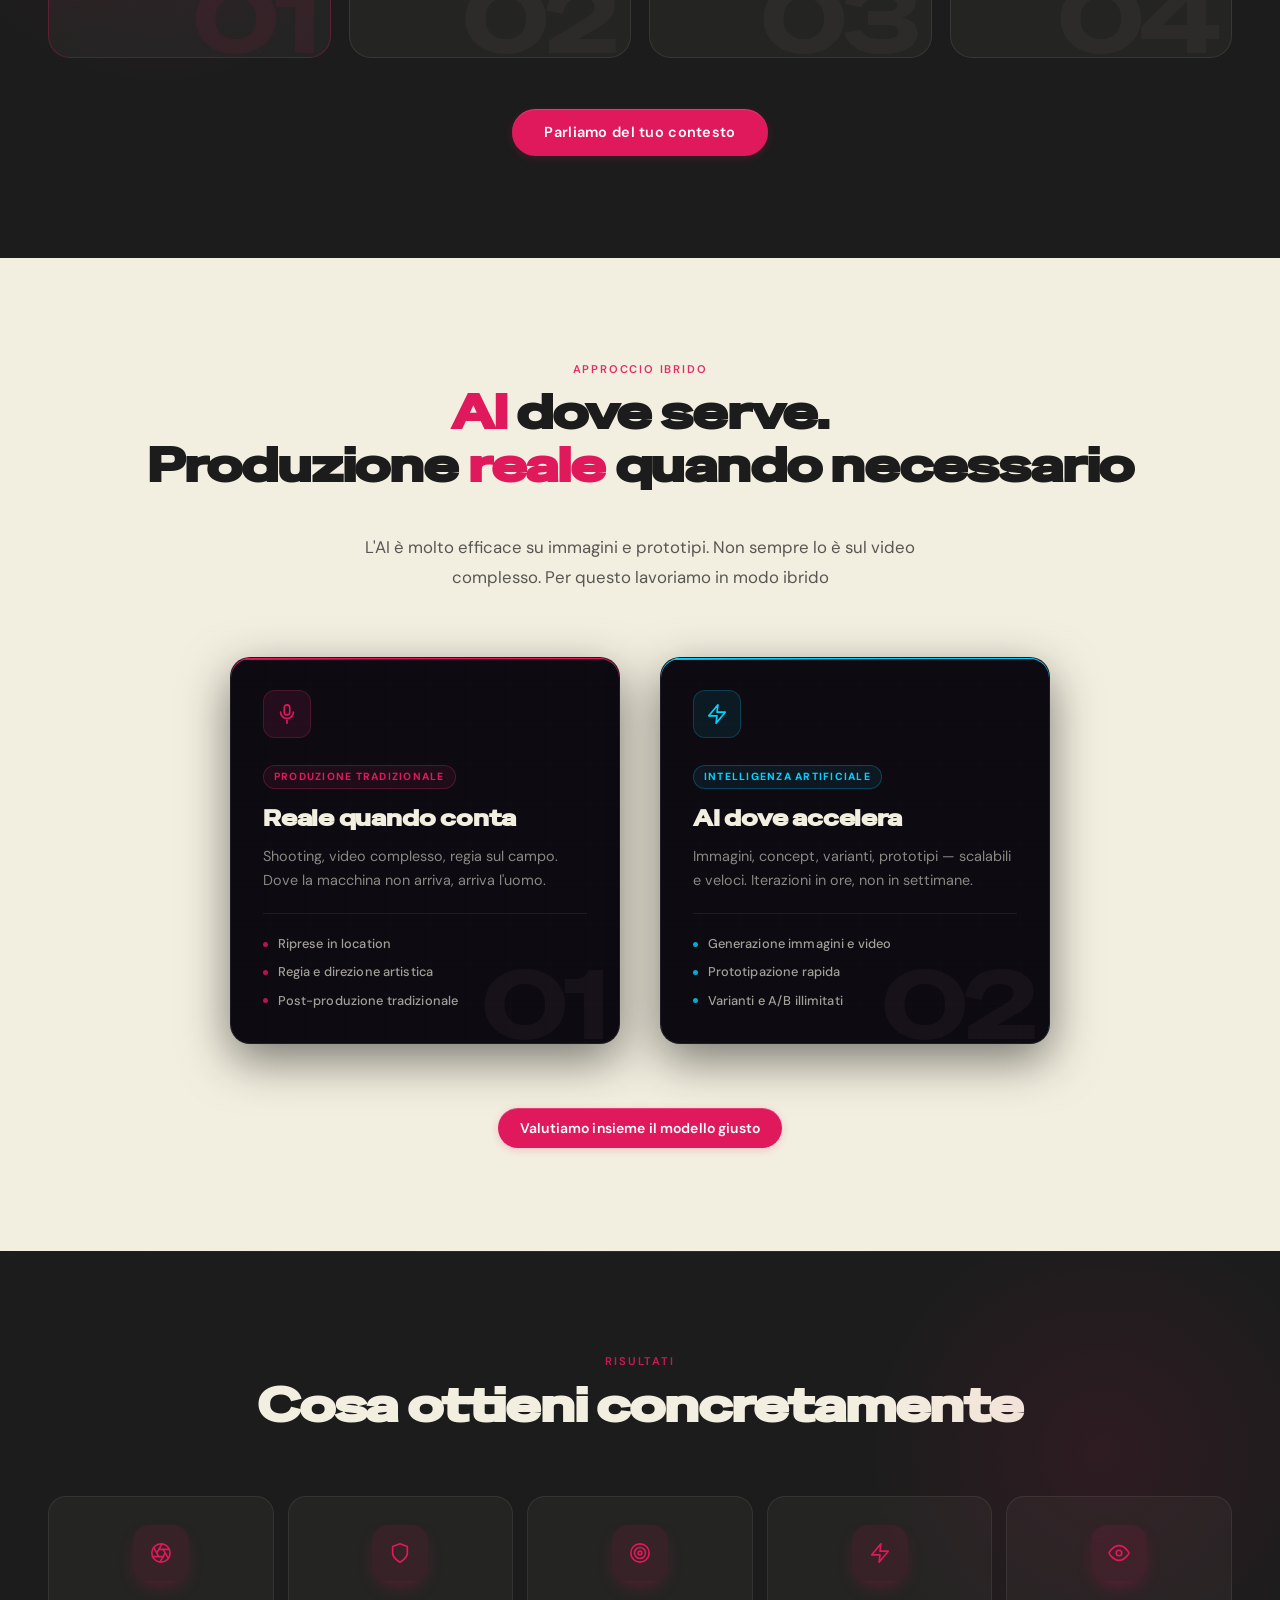
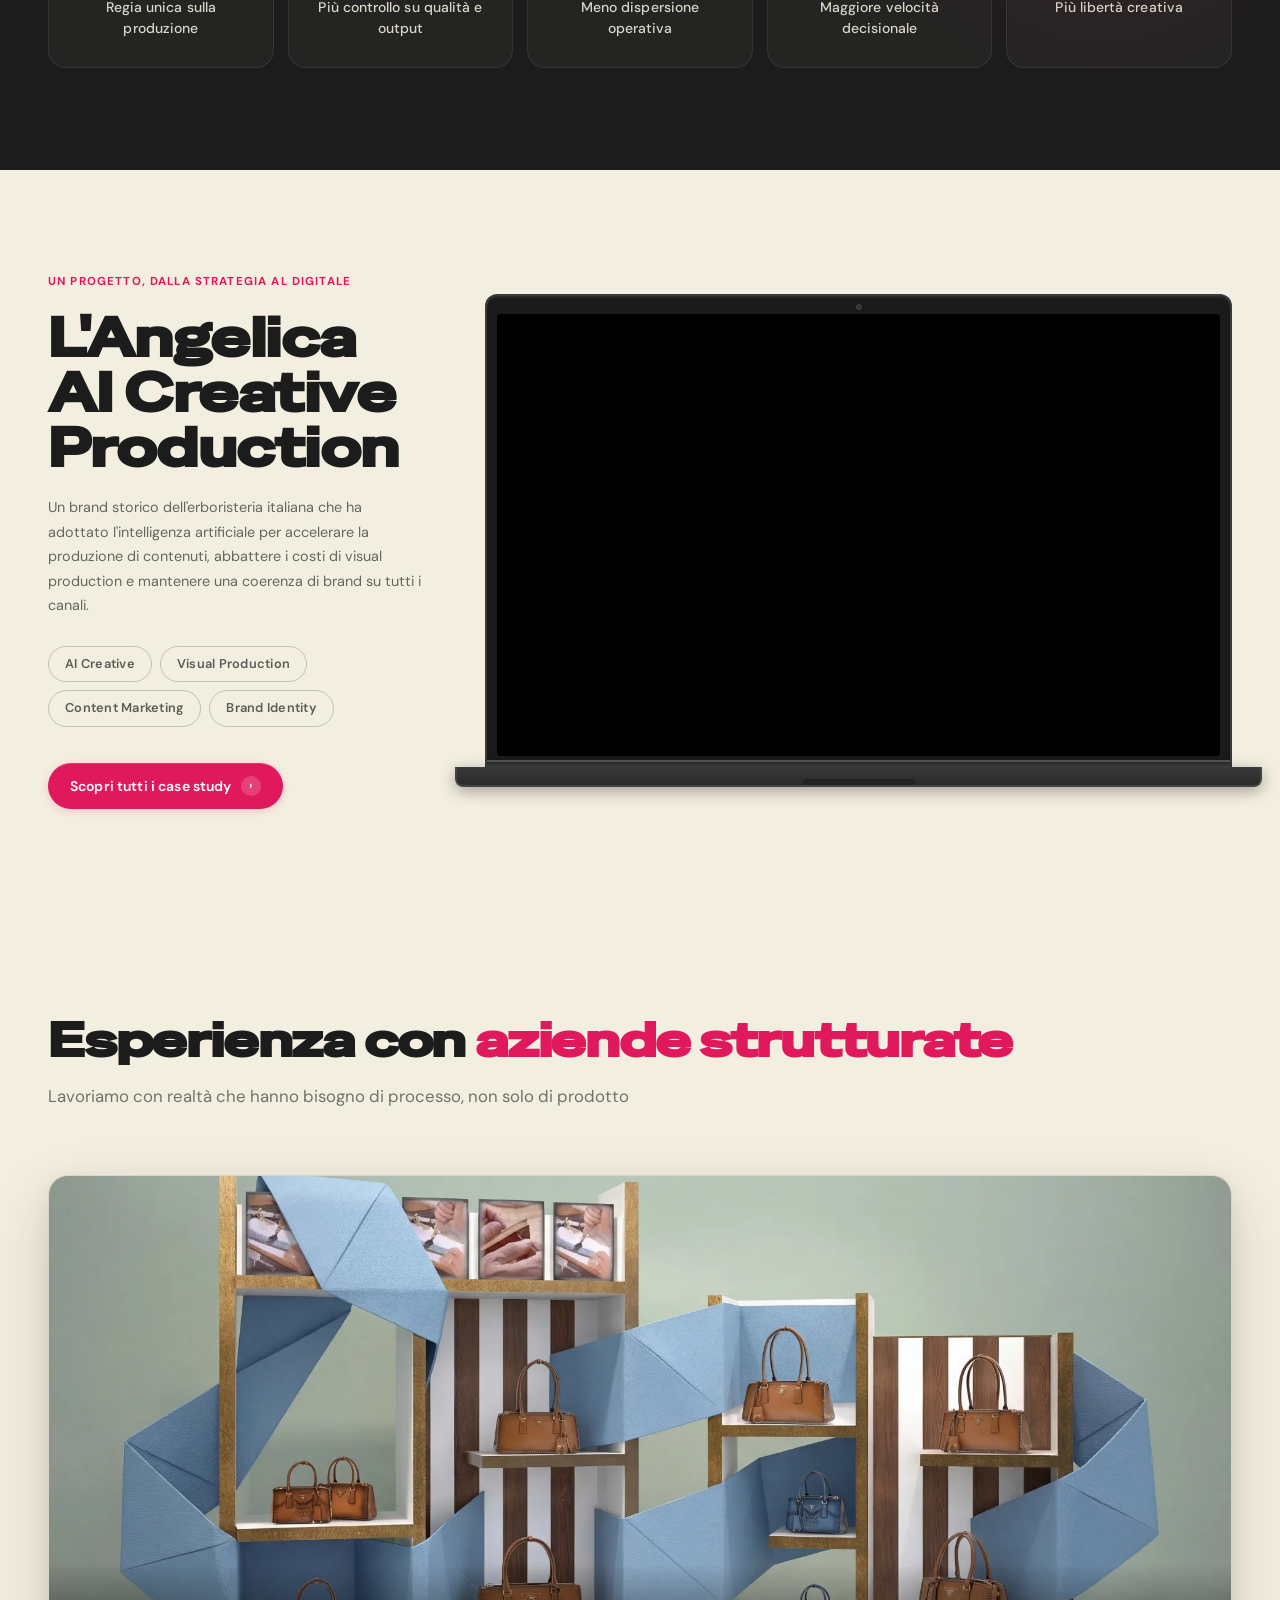
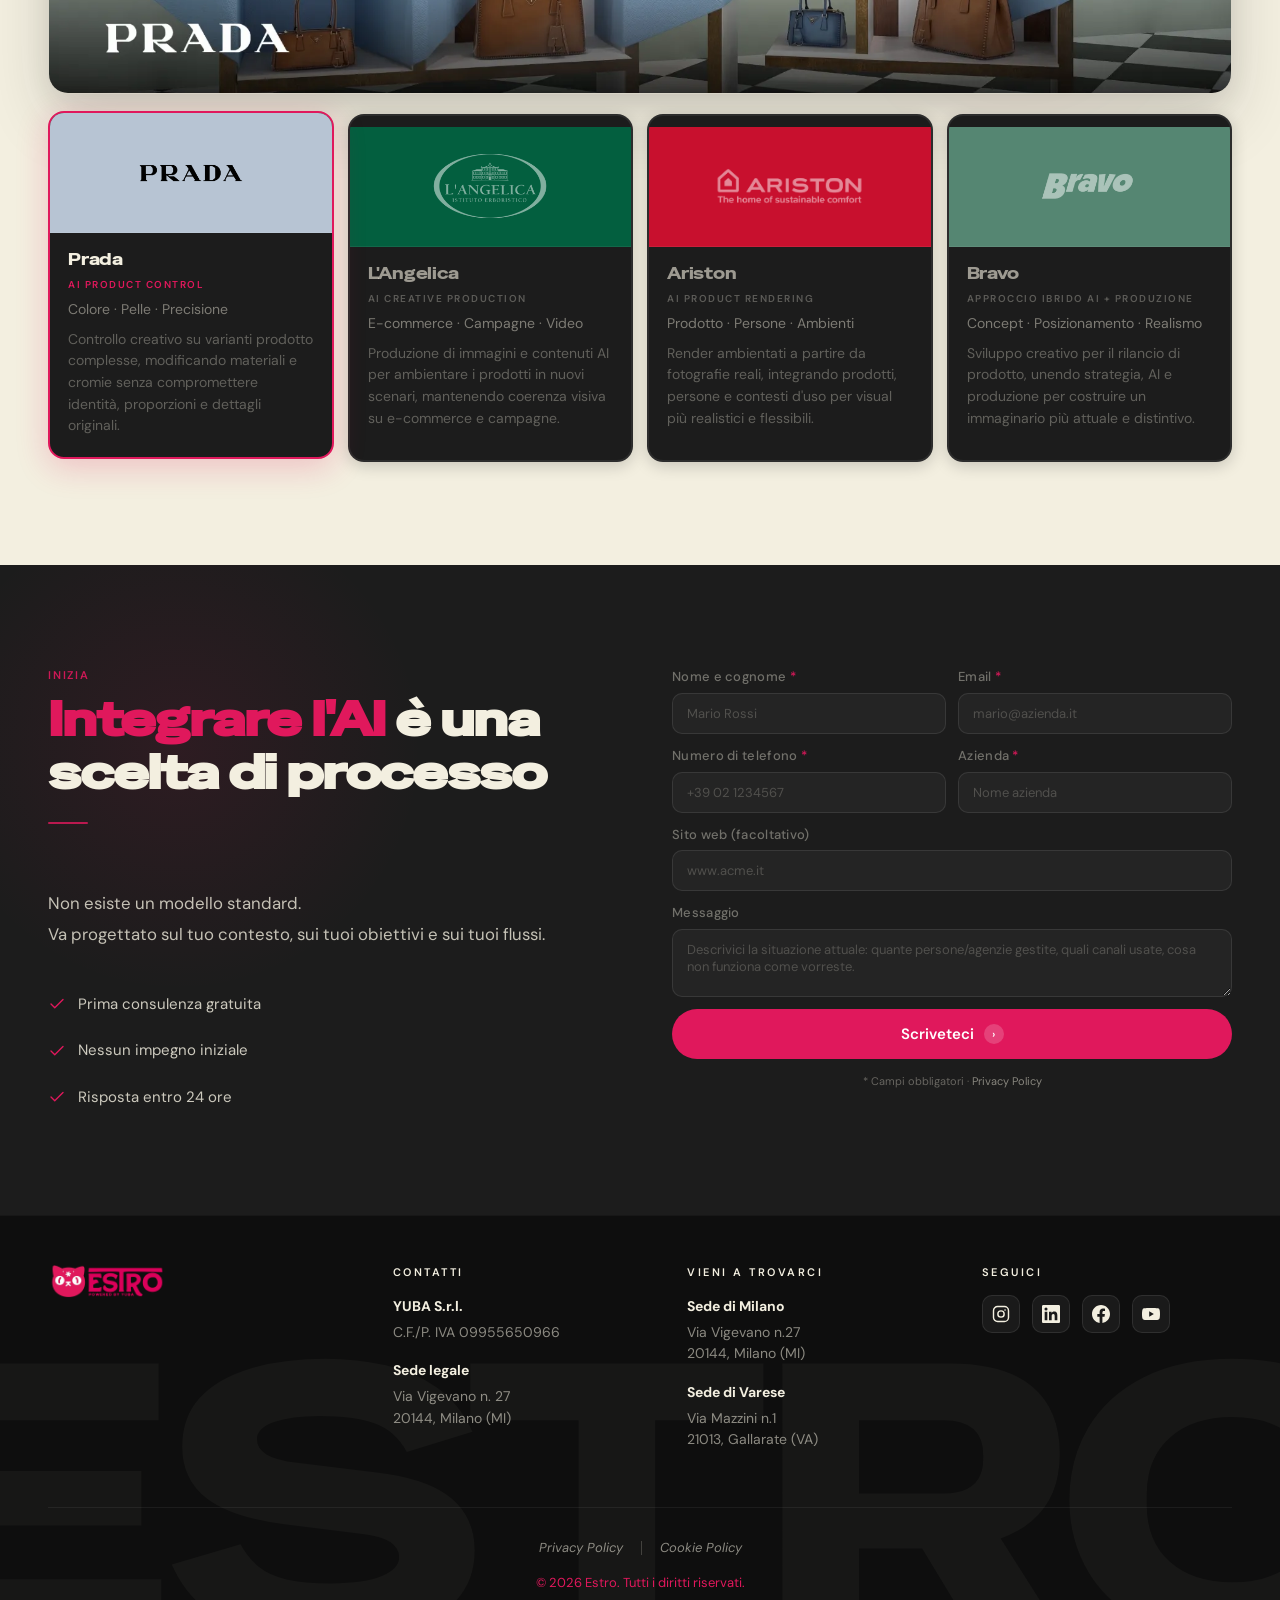
==== commit 098df4cb: "fix: remove dark overlay from mobile hero text, fix erboristeria typo - Hero mobile: text overlays v" ====
--- a/index.html
+++ b/index.html
@@ -695,7 +695,7 @@
         <div class="angelica-case__content animate-on-scroll">
           <p class="angelica-case__eyebrow">Un progetto, dalla strategia al digitale</p>
           <h2 class="angelica-case__headline">L'Angelica<br>AI Creative<br>Production</h2>
-          <p class="angelica-case__body">Un brand storico dell'herboristeria italiana che ha adottato l'intelligenza artificiale per accelerare la produzione di contenuti, abbattere i costi di visual production e mantenere una coerenza di brand su tutti i canali.</p>
+          <p class="angelica-case__body">Un brand storico dell'erboristeria italiana che ha adottato l'intelligenza artificiale per accelerare la produzione di contenuti, abbattere i costi di visual production e mantenere una coerenza di brand su tutti i canali.</p>
           <div class="angelica-case__tags">
             <span class="angelica-case__tag">AI Creative</span>
             <span class="angelica-case__tag">Visual Production</span>
--- a/styles.css
+++ b/styles.css
@@ -4865,46 +4865,47 @@
   .navbar__inner { display: contents; }
   .navbar__logo img { height: 32px; }
 
-  /* ── HERO mobile: video fullscreen background, text + form on top ── */
-  .hero { padding-top: 58px; min-height: 100svh; }
-  .hero__inner { min-height: unset; }
+  /* ── HERO mobile: text overlaid ON TOP of video, form below ── */
+  .hero { padding-top: 58px; min-height: 100svh; overflow: visible; }
+  .hero__inner {
+    min-height: unset;
+    display: flex;
+    flex-direction: column;
+  }
   .hero__video-wrapper {
+    position: absolute !important;
     top: -58px !important;
-    height: calc(100svh) !important;
+    left: 0;
+    width: 100%;
+    height: 100svh !important;
+    border-radius: 0;
+    overflow: hidden;
+    z-index: 0;
+    aspect-ratio: unset;
   }
   .hero__left {
     display: flex;
     flex-direction: column;
     justify-content: flex-start;
-    padding-top: calc(100svh - 58px);
+    min-height: calc(100svh - 58px);
+    padding-top: 0;
+    padding-bottom: 0;
     position: relative;
     z-index: 1;
   }
-  .hero__video-wrapper {
-    position: absolute;
-    top: 0;
-    left: 0;
-    width: 100%;
-    height: 100svh; /* only covers first screen */
-    flex: none;
-    border-radius: 0;
-    overflow: hidden;
-    z-index: 0;
-    aspect-ratio: unset;
-  }
   .hero__text-block {
     position: relative !important;
-    background: transparent;
-    padding: 28px 20px 40px;
+    background: none !important;
+    padding: 32px 20px 48px !important;
     z-index: 2;
   }
   .hero__text-block-inner { padding: 0; gap: 14px; }
   .hero__headline { font-size: clamp(22px, 7vw, 36px) !important; line-height: 1.15 !important; }
   .hero__text { font-size: 14px !important; }
   .hero-badge { font-size: 10px; padding: 5px 12px; }
-  .hero__video-overlay-dark { opacity: 0.4; }
+  .hero__video-overlay-dark { opacity: 0.45; }
   .hero__meta-top { display: none; }
-  /* form slides in on scroll, covers video */
+  /* form comes below the video area */
   .hero__right {
     position: relative !important;
     z-index: 2;
@@ -4923,7 +4924,7 @@
 
   /* ── Aree di intervento: 1 colonna ── */
   .services__grid { grid-template-columns: 1fr !important; }
-  .service-card { padding: 24px 20px 20px; }
+  .service-card { padding: 24px 20px 20px; min-height: unset !important; }
 
   /* How we work */
   .how-we-work__header { margin-bottom: 32px; }
@@ -4931,25 +4932,23 @@
   /* ── Referenze ── */
   .ref-main { border-radius: 12px; }
   .ref-main__img { aspect-ratio: 16/9; width: 100%; height: auto; object-fit: cover; object-position: center; }
-  .ref-tabs { grid-template-columns: 1fr; gap: 10px; }
+  .ref-tabs { grid-template-columns: 1fr 1fr; gap: 10px; }
   .ref-tab {
-    display: grid;
-    grid-template-columns: 130px 1fr;
-    align-items: stretch;
+    display: flex;
+    flex-direction: column;
     border-radius: 14px;
     overflow: hidden;
   }
   .ref-tab__img {
-    height: auto;
-    min-height: 110px;
-    border-bottom: none;
-    border-right: 1px solid rgba(255,255,255,.06);
-    border-radius: 0;
-    padding: 14px 16px;
-  }
-  .ref-tab__img img { max-width: 80%; max-height: 110px; }
-  .ref-tab__desc { display: block; font-size: 12px; }
-  .ref-tab__meta { font-size: 12px; }
+    height: 100px;
+    border-bottom: 1px solid rgba(255,255,255,.06);
+    border-right: none;
+    padding: 14px 20px;
+  }
+  .ref-tab__img img { max-width: 80%; max-height: 60px; }
+  .ref-tab__desc { display: block; font-size: 11px; }
+  .ref-tab__meta { font-size: 11px; }
+  .ref-tab__body { padding: 12px 14px; justify-content: flex-start; }
   .ref-tab__body { padding: 14px 16px; justify-content: center; }
 
   /* Benefits */
@@ -4979,29 +4978,27 @@
   /* Hero */
   .hero { padding-top: 52px; }
   .hero__video-wrapper { top: -52px !important; height: 100svh !important; }
-  .hero__left { padding-top: calc(100svh - 52px) !important; }
-  .hero__text-block { padding: 20px 16px 24px; }
+  .hero__left { min-height: calc(100svh - 52px) !important; padding-top: 0 !important; }
+  .hero__text-block { padding: 32px 16px 28px !important; }
   .hero__headline { font-size: clamp(20px, 7.5vw, 28px) !important; }
 
-  /* ── Referenze mobile: 1 colonna su schermi piccoli ── */
-  .ref-tabs { grid-template-columns: 1fr; gap: 8px; }
+  /* ── Referenze mobile piccolo: 2 colonne verticali ── */
+  .ref-tabs { grid-template-columns: 1fr 1fr; gap: 8px; }
   .ref-tab {
-    display: grid !important;
-    grid-template-columns: 100px 1fr;
-    flex-direction: unset;
+    display: flex !important;
+    flex-direction: column;
   }
   .ref-tab__img {
-    height: auto;
-    min-height: 90px;
-    border-right: 1px solid rgba(255,255,255,.06);
-    border-bottom: none;
-    padding: 12px;
-  }
-  .ref-tab__img img { max-width: 85%; max-height: 60px; }
-  .ref-tab__desc { display: block; font-size: 11px; line-height: 1.5; }
-  .ref-tab__body { padding: 10px 12px; justify-content: flex-start; }
-  .ref-tab__name { font-size: 13px; }
-  .ref-tab__cat { font-size: 10px; }
+    height: 80px;
+    border-right: none;
+    border-bottom: 1px solid rgba(255,255,255,.06);
+    padding: 10px 12px;
+  }
+  .ref-tab__img img { max-width: 85%; max-height: 50px; }
+  .ref-tab__name { font-size: 12px; }
+  .ref-tab__cat { font-size: 9px; }
+  .ref-tab__meta { font-size: 10px; }
+  .ref-tab__desc { font-size: 10px; line-height: 1.45; }
   .ref-tab__meta { display: block; font-size: 11px; }
 
   /* Sol pillars */
@@ -5347,7 +5344,7 @@
   width: max-content;
   padding: 0;
   gap: 0;
-  animation: services-marquee 30s linear infinite;
+  animation: services-marquee 60s linear infinite;
 }
 @keyframes services-marquee {
   0%   { transform: translateX(0); }
@@ -5388,8 +5385,8 @@
   align-items: center;
   width: max-content;
 }
-.logo-wall__row--fwd { animation: logo-fwd 30s linear infinite; }
-.logo-wall__row--rev { animation: logo-rev 30s linear infinite; }
+.logo-wall__row--fwd { animation: logo-rev 60s linear infinite; }
+.logo-wall__row--rev { animation: logo-rev 60s linear infinite; }
 .logo-wall__logo {
   display: flex;
   align-items: center;
@@ -5420,22 +5417,26 @@
   .logo-wall__row { animation: none; flex-wrap: wrap; justify-content: center; }
 }
 @media (max-width: 768px) {
+  /* Services strip: marquee su mobile */
+  .services-strip { padding: 12px 0; }
   .services-strip__track {
-    justify-content: center;
-    flex-wrap: wrap;
-    width: 100%;
-    animation: none;
-    padding: 0 12px;
-    gap: 4px 0;
-  }
-  .services-strip__tx { font-size: 13px; }
-  .services-strip__sep { margin: 0 6px; }
+    width: max-content;
+    flex-wrap: nowrap;
+    animation: services-marquee 60s linear infinite;
+    padding: 0;
+    justify-content: flex-start;
+    gap: 0;
+  }
+  .services-strip__tx { font-size: 14px; }
+  .services-strip__sep { margin: 0 16px; }
   .services-strip__dup,
-  .services-strip__sep--mobile-only { display: none; }
-  .logo-wall__logo { height: 72px; padding: 0 24px; }
-  .logo-wall__logo img { max-width: 140px; }
-  .logo-wall__row--fwd { animation-duration: 50s; }
-  .logo-wall__row--rev { animation-duration: 50s; }
+  .services-strip__sep--mobile-only { display: inline-flex; }
+  /* Logo wall */
+  .logo-wall { padding: 20px 0; }
+  .logo-wall__logo { height: 60px; padding: 0 28px; }
+  .logo-wall__logo img { max-width: 120px; }
+  .logo-wall__row--fwd { animation: logo-rev 60s linear infinite; }
+  .logo-wall__row--rev { animation: logo-rev 60s linear infinite; }
 }
 
 /* ── 12. Animate-on-scroll — transizione più elegante ── */
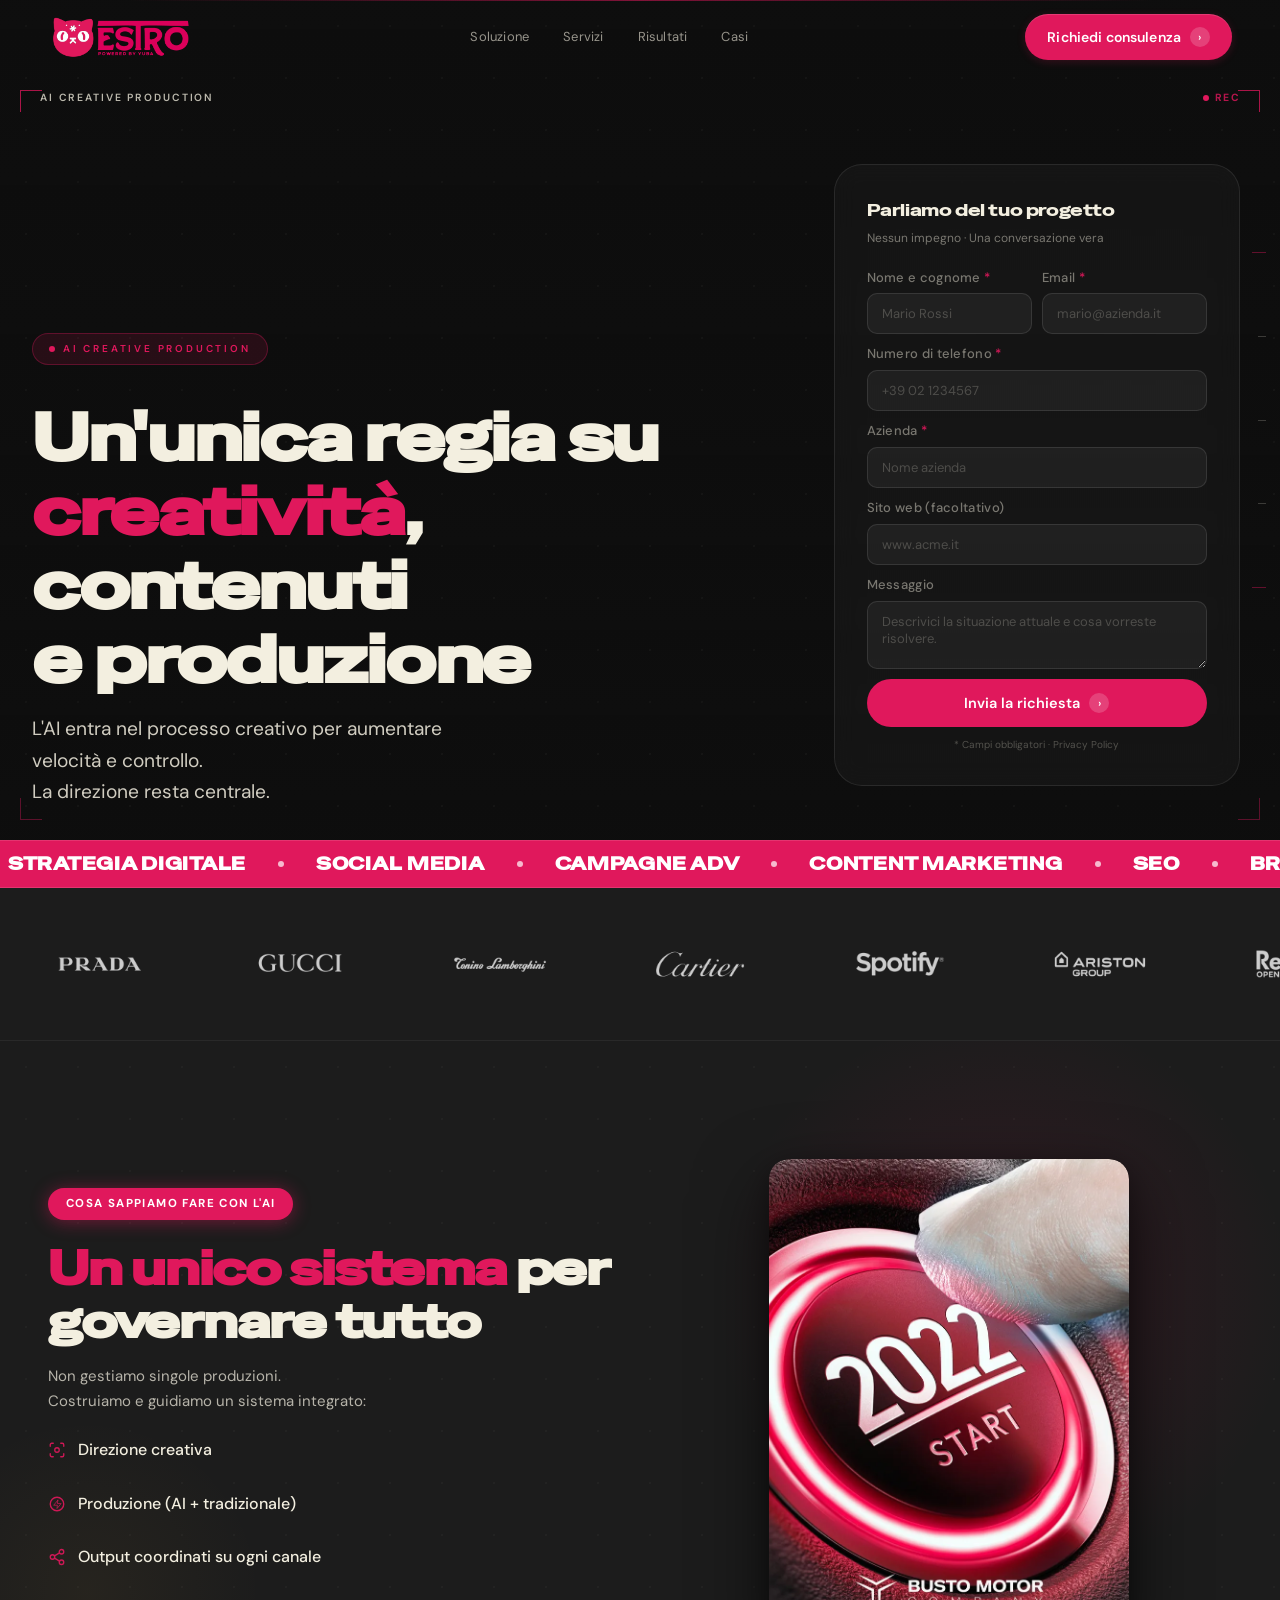
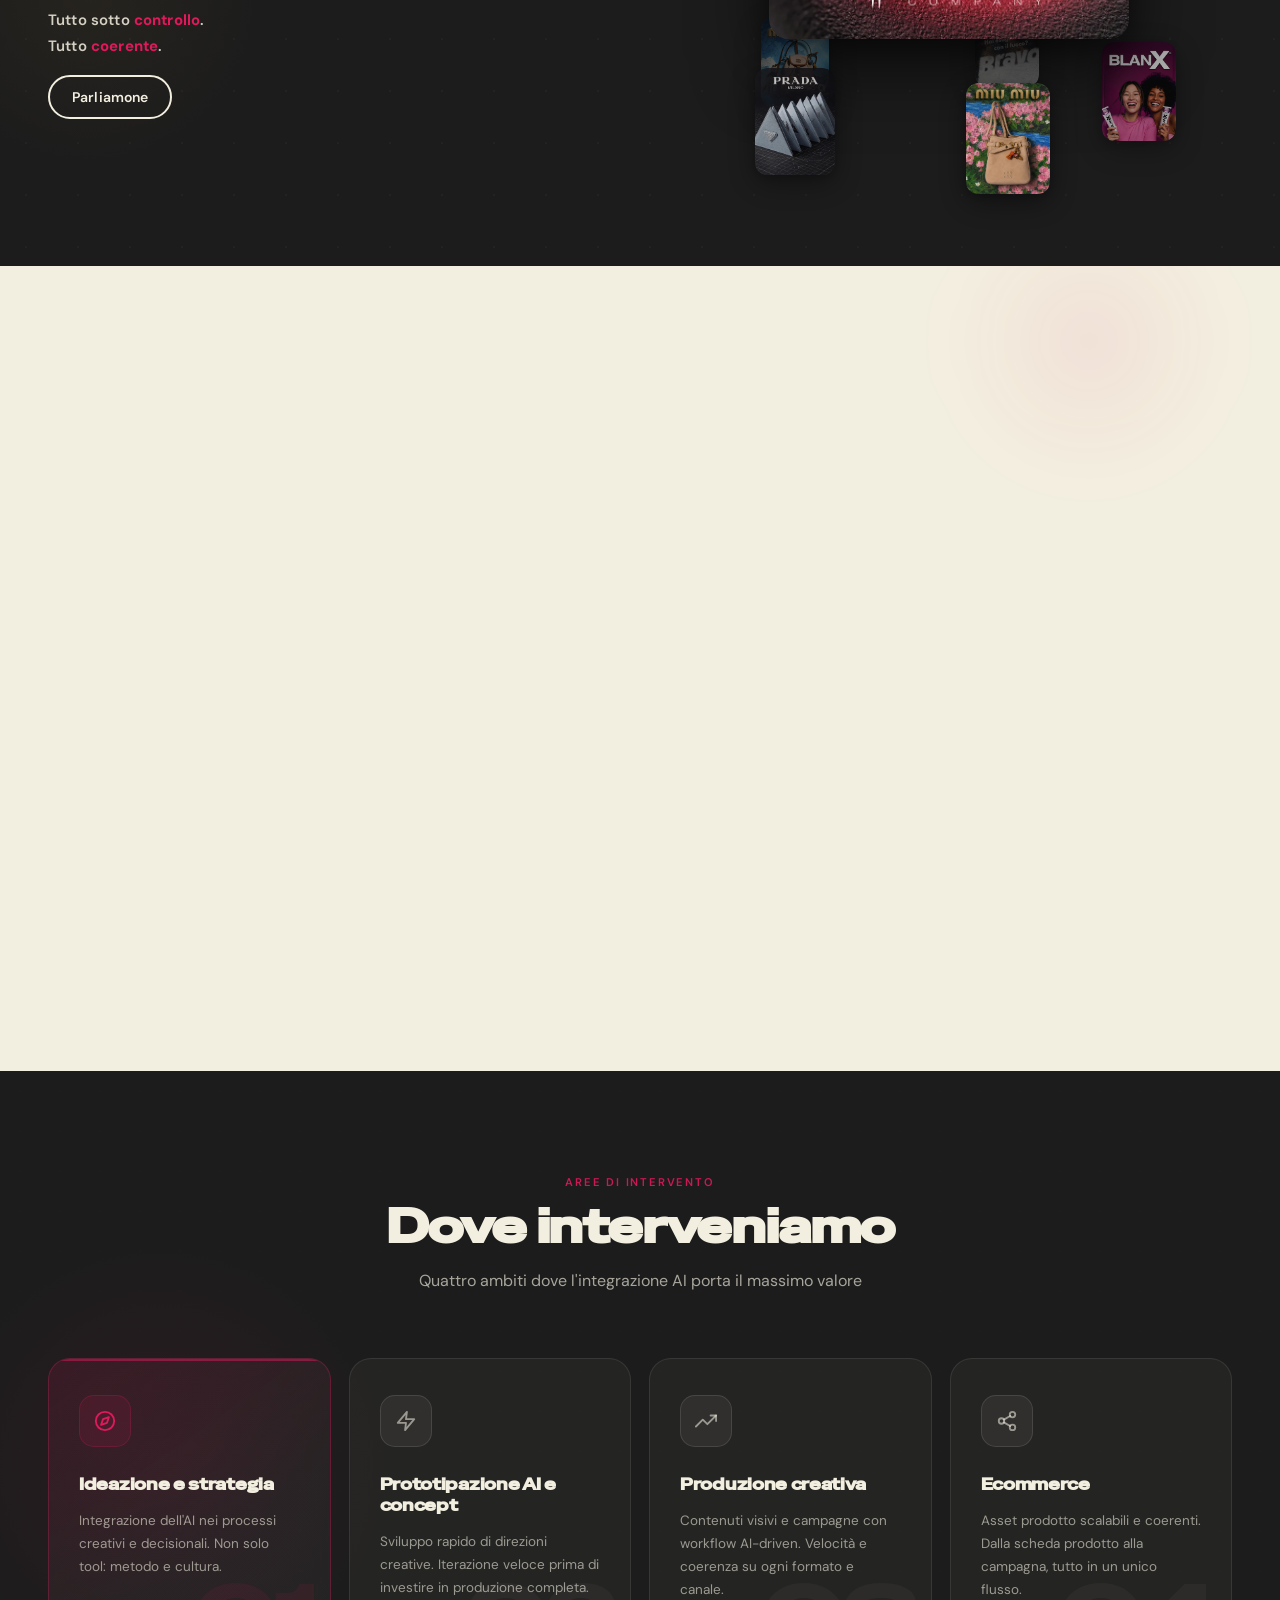
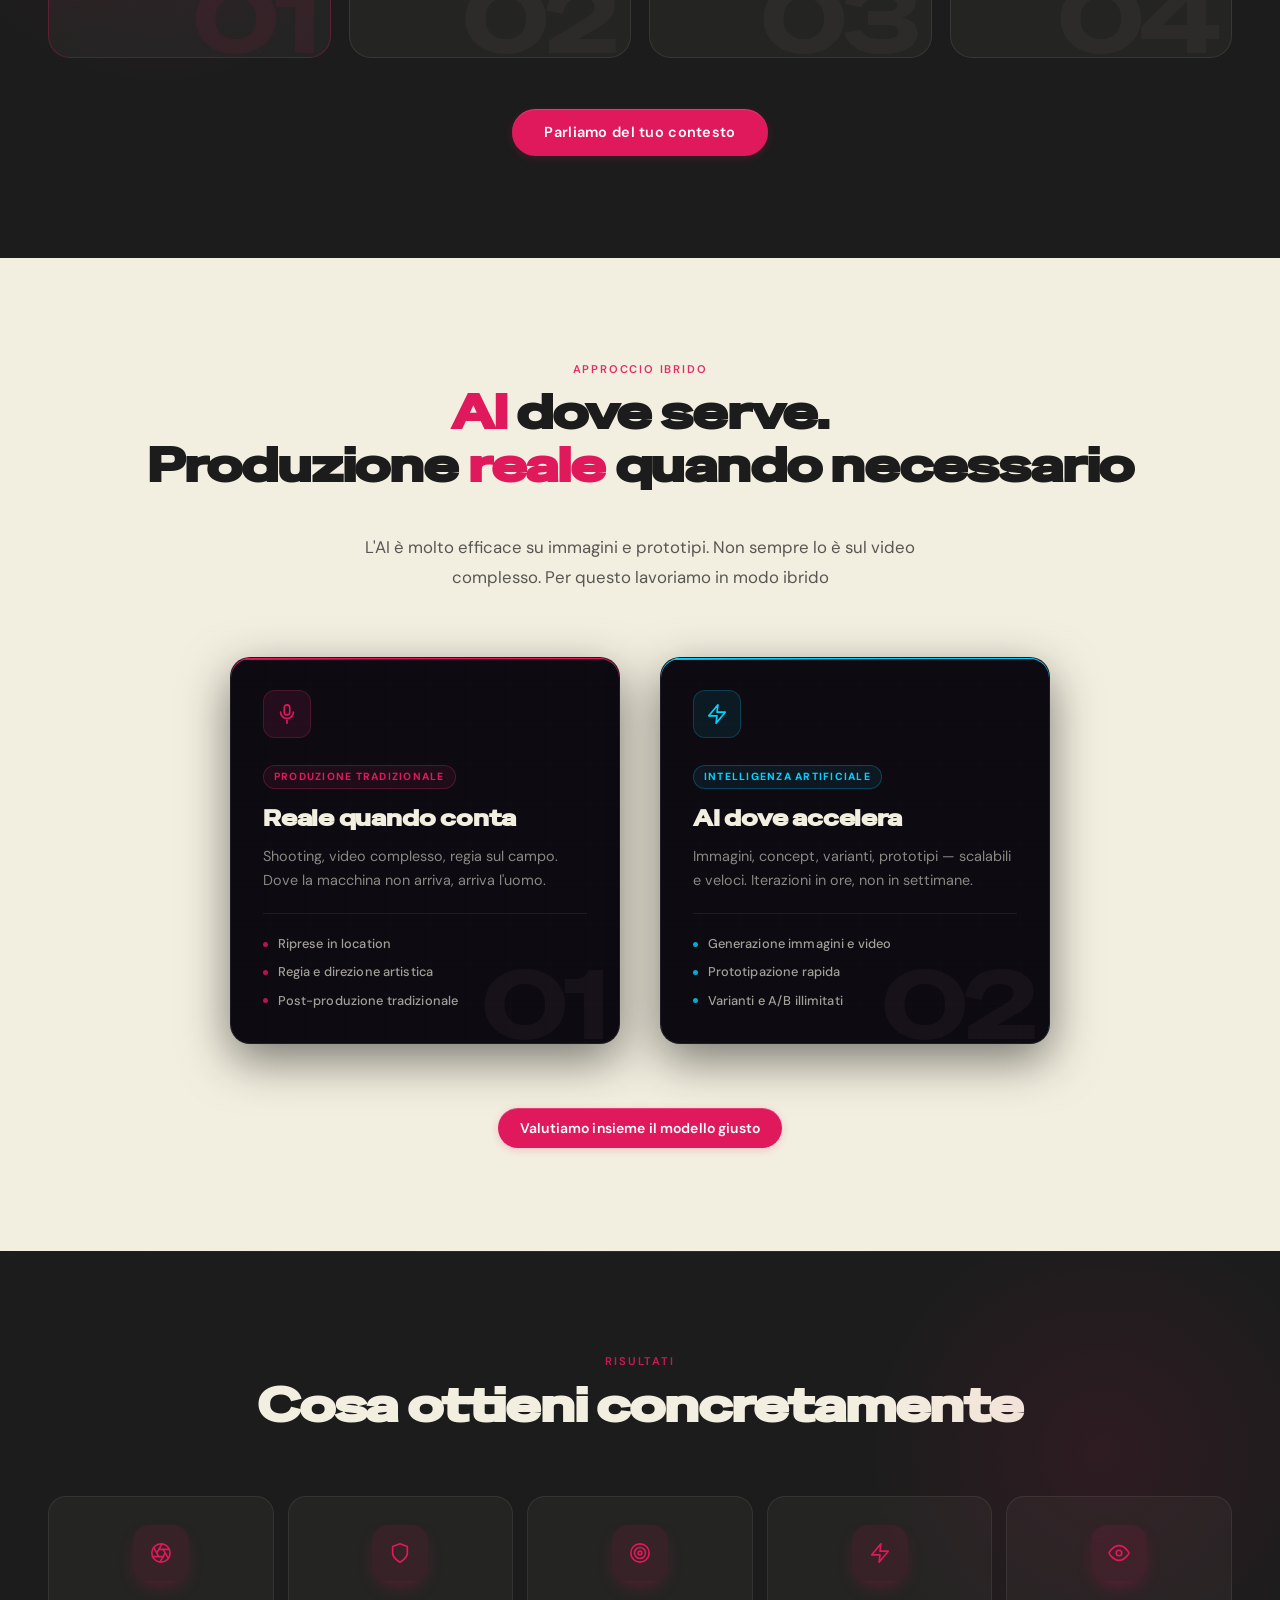
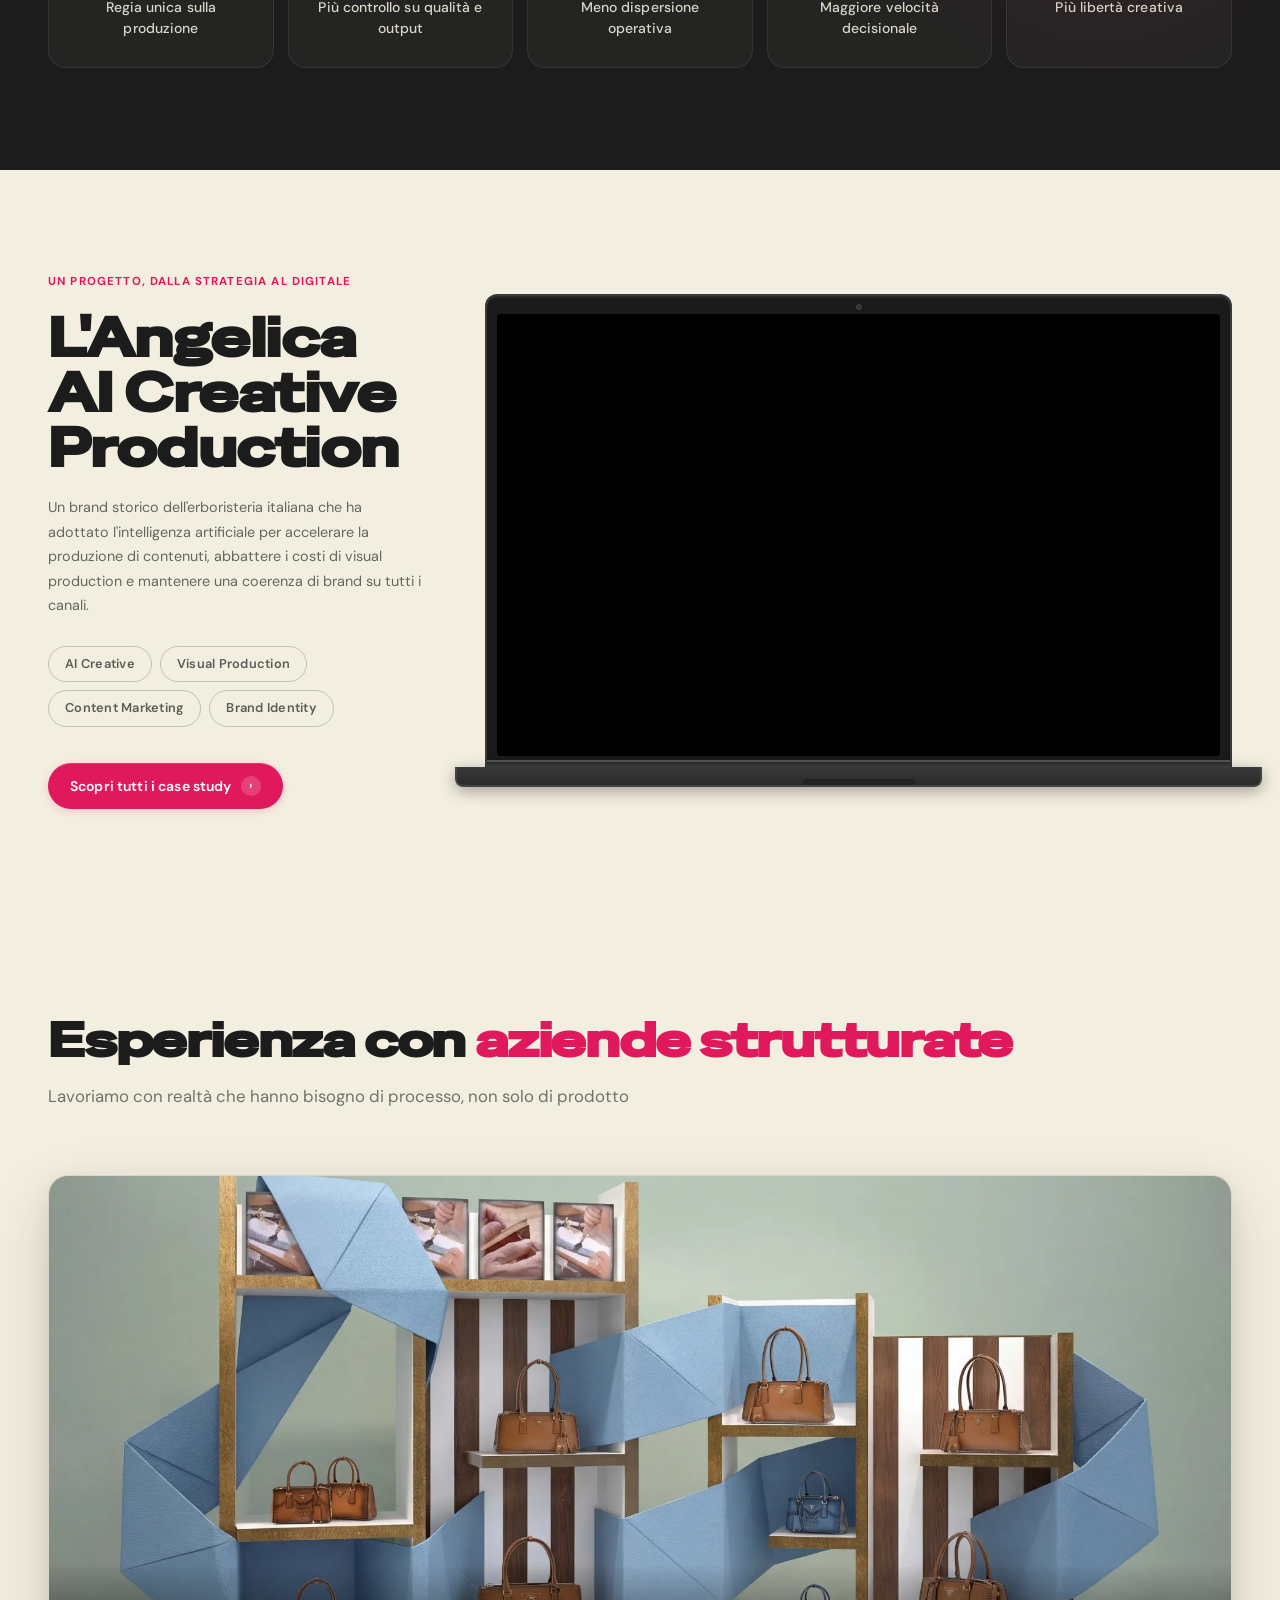
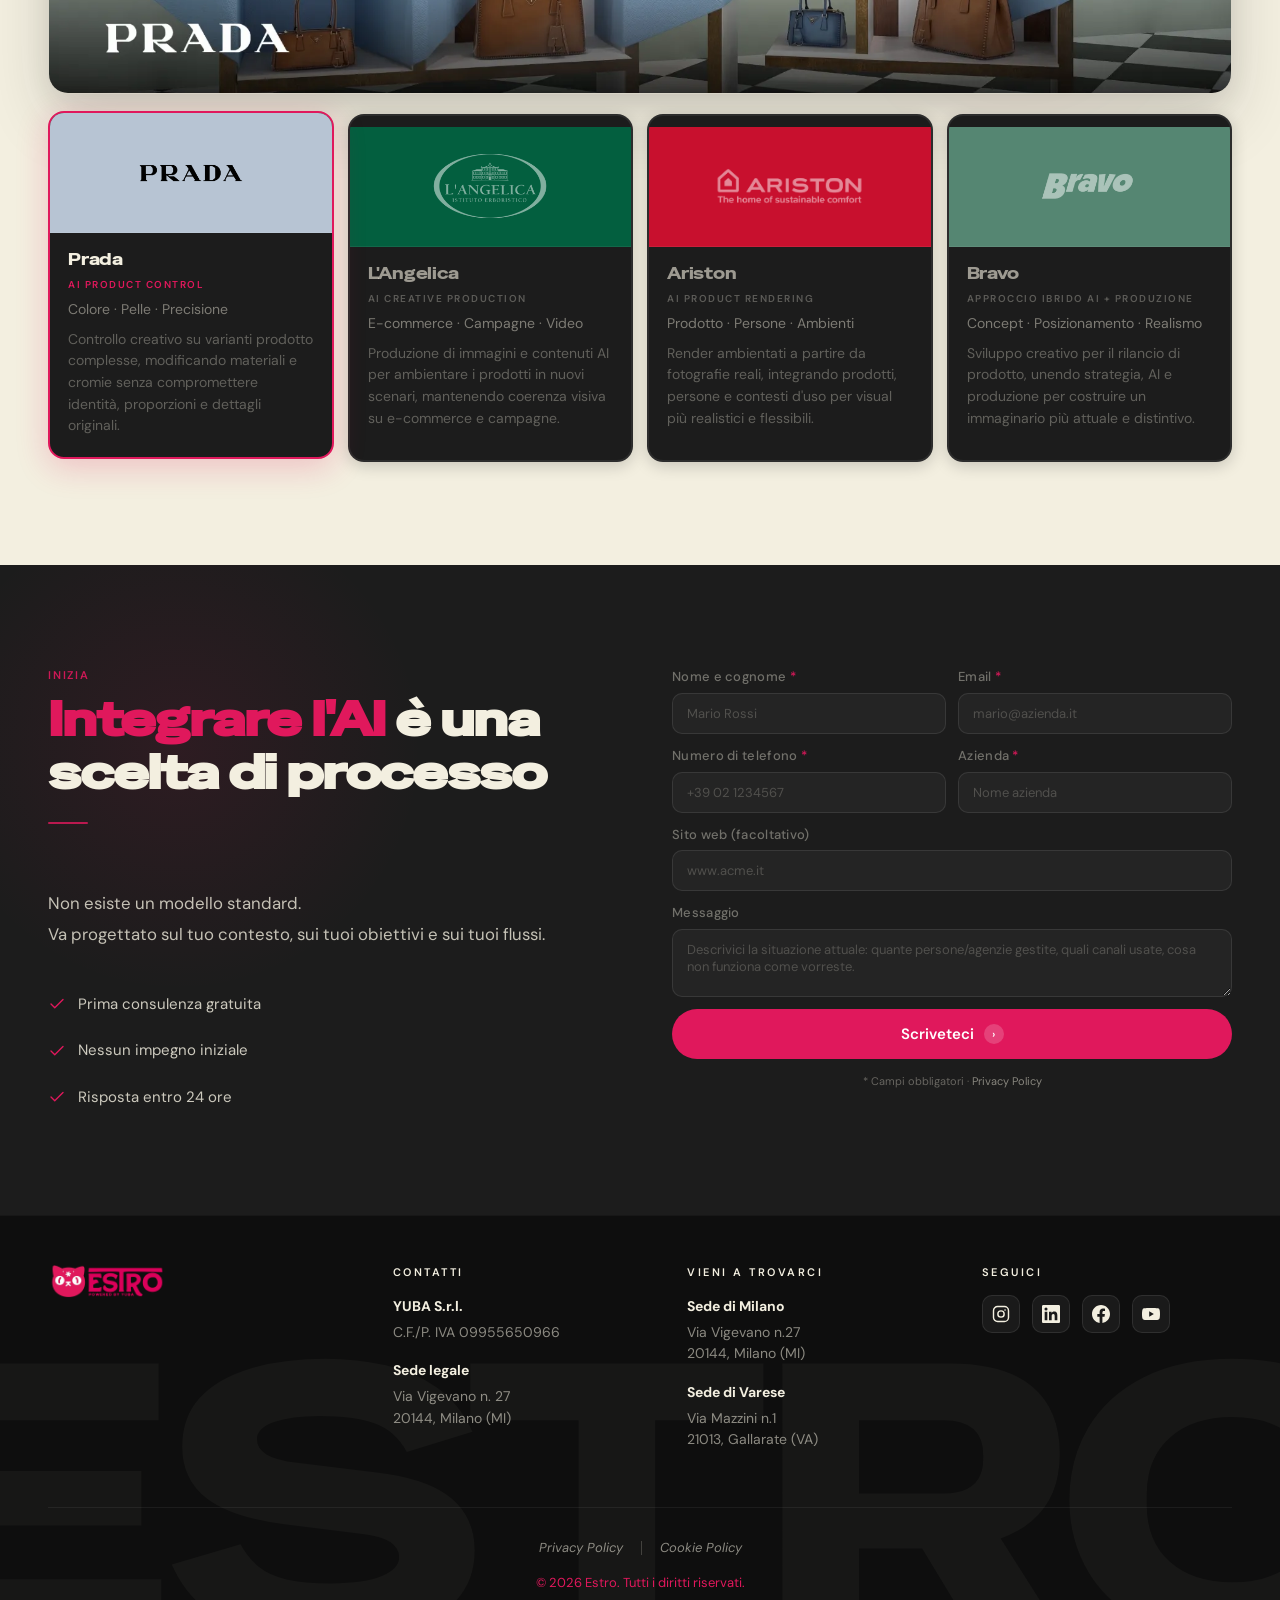
==== commit 7db24b40: "fix: remove grey rectangle in hero, raise text 50px, add headline/body line breaks - Video height ex" ====
--- a/index.html
+++ b/index.html
@@ -141,10 +141,10 @@
             <div class="hero__text-block-inner">
               <div class="hero-badge" aria-label="AI Creative Production"><span class="hero-badge-dot" aria-hidden="true"></span>AI Creative Production</div>
               <h1 class="display-xl hero__headline" id="hero-headline">
-                Un'unica regia su <em class="approach__em">creatività</em>, contenuti e produzione
+                Un'unica regia su <em class="approach__em">creatività</em>, contenuti<br class="hero__br"> e produzione
               </h1>
               <p class="body-lg hero__text">
-                L'AI entra nel processo creativo per aumentare velocità e controllo.<br/>
+                L'AI entra nel processo creativo per aumentare<br class="hero__br"> velocità e controllo.<br/>
                 La direzione resta centrale.
               </p>
             </div>
--- a/styles.css
+++ b/styles.css
@@ -4865,8 +4865,8 @@
   .navbar__inner { display: contents; }
   .navbar__logo img { height: 32px; }
 
-  /* ── HERO mobile: text overlaid ON TOP of video, form below ── */
-  .hero { padding-top: 58px; min-height: 100svh; overflow: visible; }
+  /* ── HERO mobile: text overlaid at bottom of video, form below ── */
+  .hero { padding-top: 58px; min-height: 100svh; overflow: hidden; }
   .hero__inner {
     min-height: unset;
     display: flex;
@@ -4877,7 +4877,7 @@
     top: -58px !important;
     left: 0;
     width: 100%;
-    height: 100svh !important;
+    height: calc(100svh + 58px) !important;
     border-radius: 0;
     overflow: hidden;
     z-index: 0;
@@ -4886,17 +4886,17 @@
   .hero__left {
     display: flex;
     flex-direction: column;
-    justify-content: flex-start;
+    justify-content: flex-end;
     min-height: calc(100svh - 58px);
     padding-top: 0;
-    padding-bottom: 0;
+    padding-bottom: 50px;
     position: relative;
     z-index: 1;
   }
   .hero__text-block {
     position: relative !important;
     background: none !important;
-    padding: 32px 20px 48px !important;
+    padding: 0 20px !important;
     z-index: 2;
   }
   .hero__text-block-inner { padding: 0; gap: 14px; }
@@ -4905,7 +4905,7 @@
   .hero-badge { font-size: 10px; padding: 5px 12px; }
   .hero__video-overlay-dark { opacity: 0.45; }
   .hero__meta-top { display: none; }
-  /* form comes below the video area */
+  /* form below the video area */
   .hero__right {
     position: relative !important;
     z-index: 2;
@@ -4977,9 +4977,9 @@
 
   /* Hero */
   .hero { padding-top: 52px; }
-  .hero__video-wrapper { top: -52px !important; height: 100svh !important; }
-  .hero__left { min-height: calc(100svh - 52px) !important; padding-top: 0 !important; }
-  .hero__text-block { padding: 32px 16px 28px !important; }
+  .hero__video-wrapper { top: -52px !important; height: calc(100svh + 52px) !important; }
+  .hero__left { min-height: calc(100svh - 52px) !important; padding-bottom: 50px !important; }
+  .hero__text-block { padding: 0 16px !important; }
   .hero__headline { font-size: clamp(20px, 7.5vw, 28px) !important; }
 
   /* ── Referenze mobile piccolo: 2 colonne verticali ── */
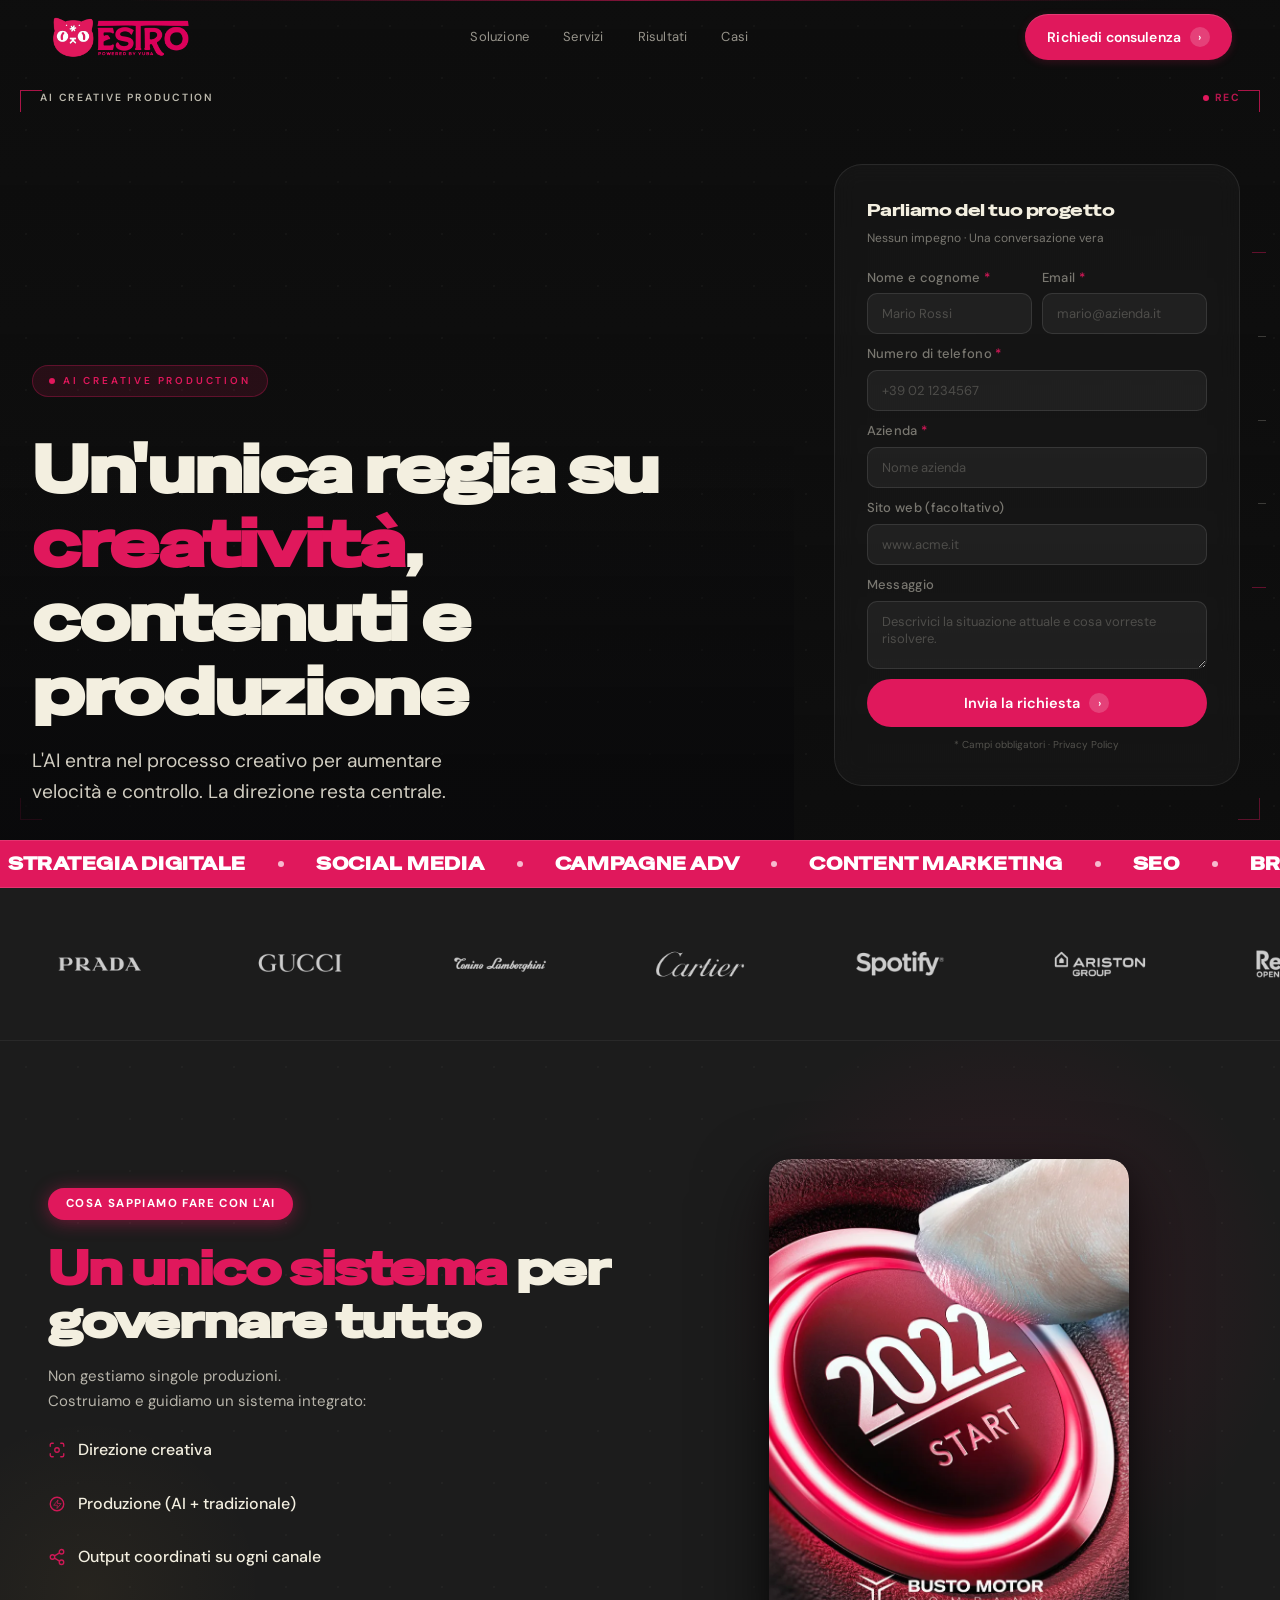
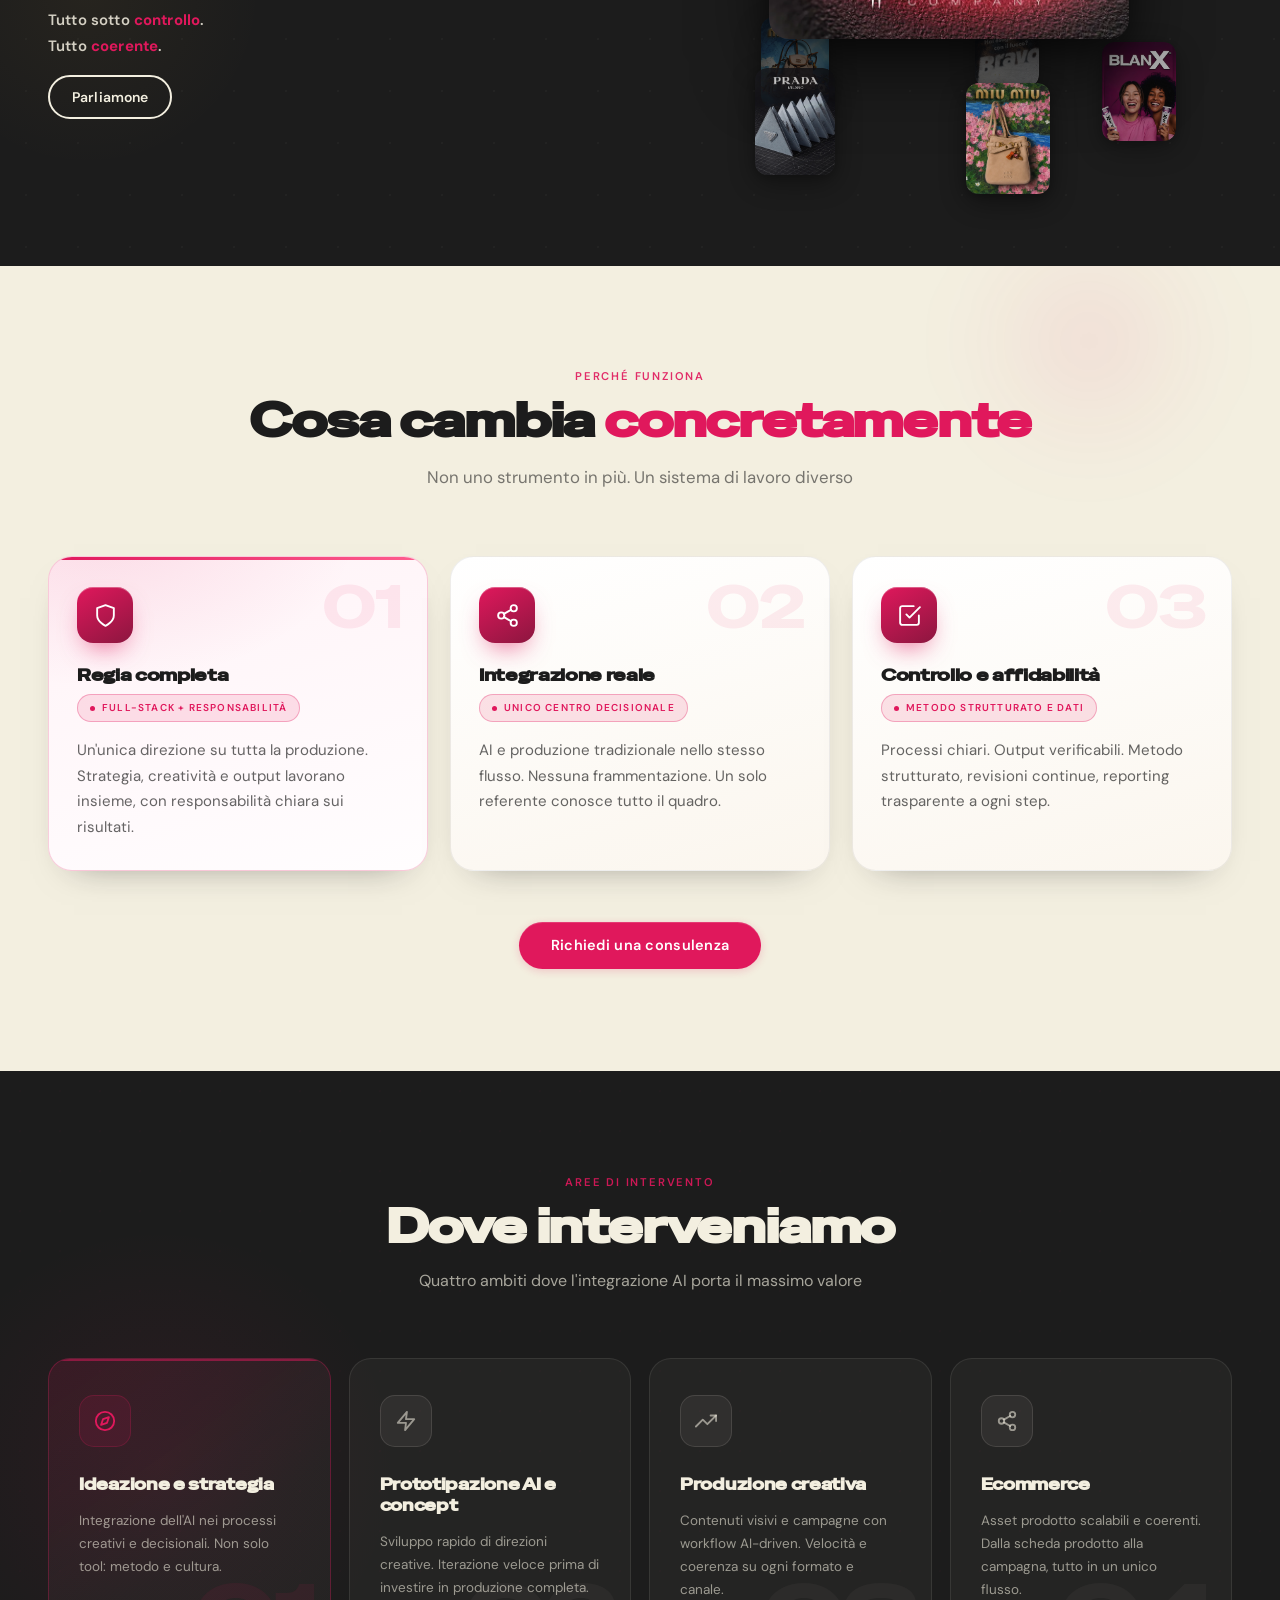
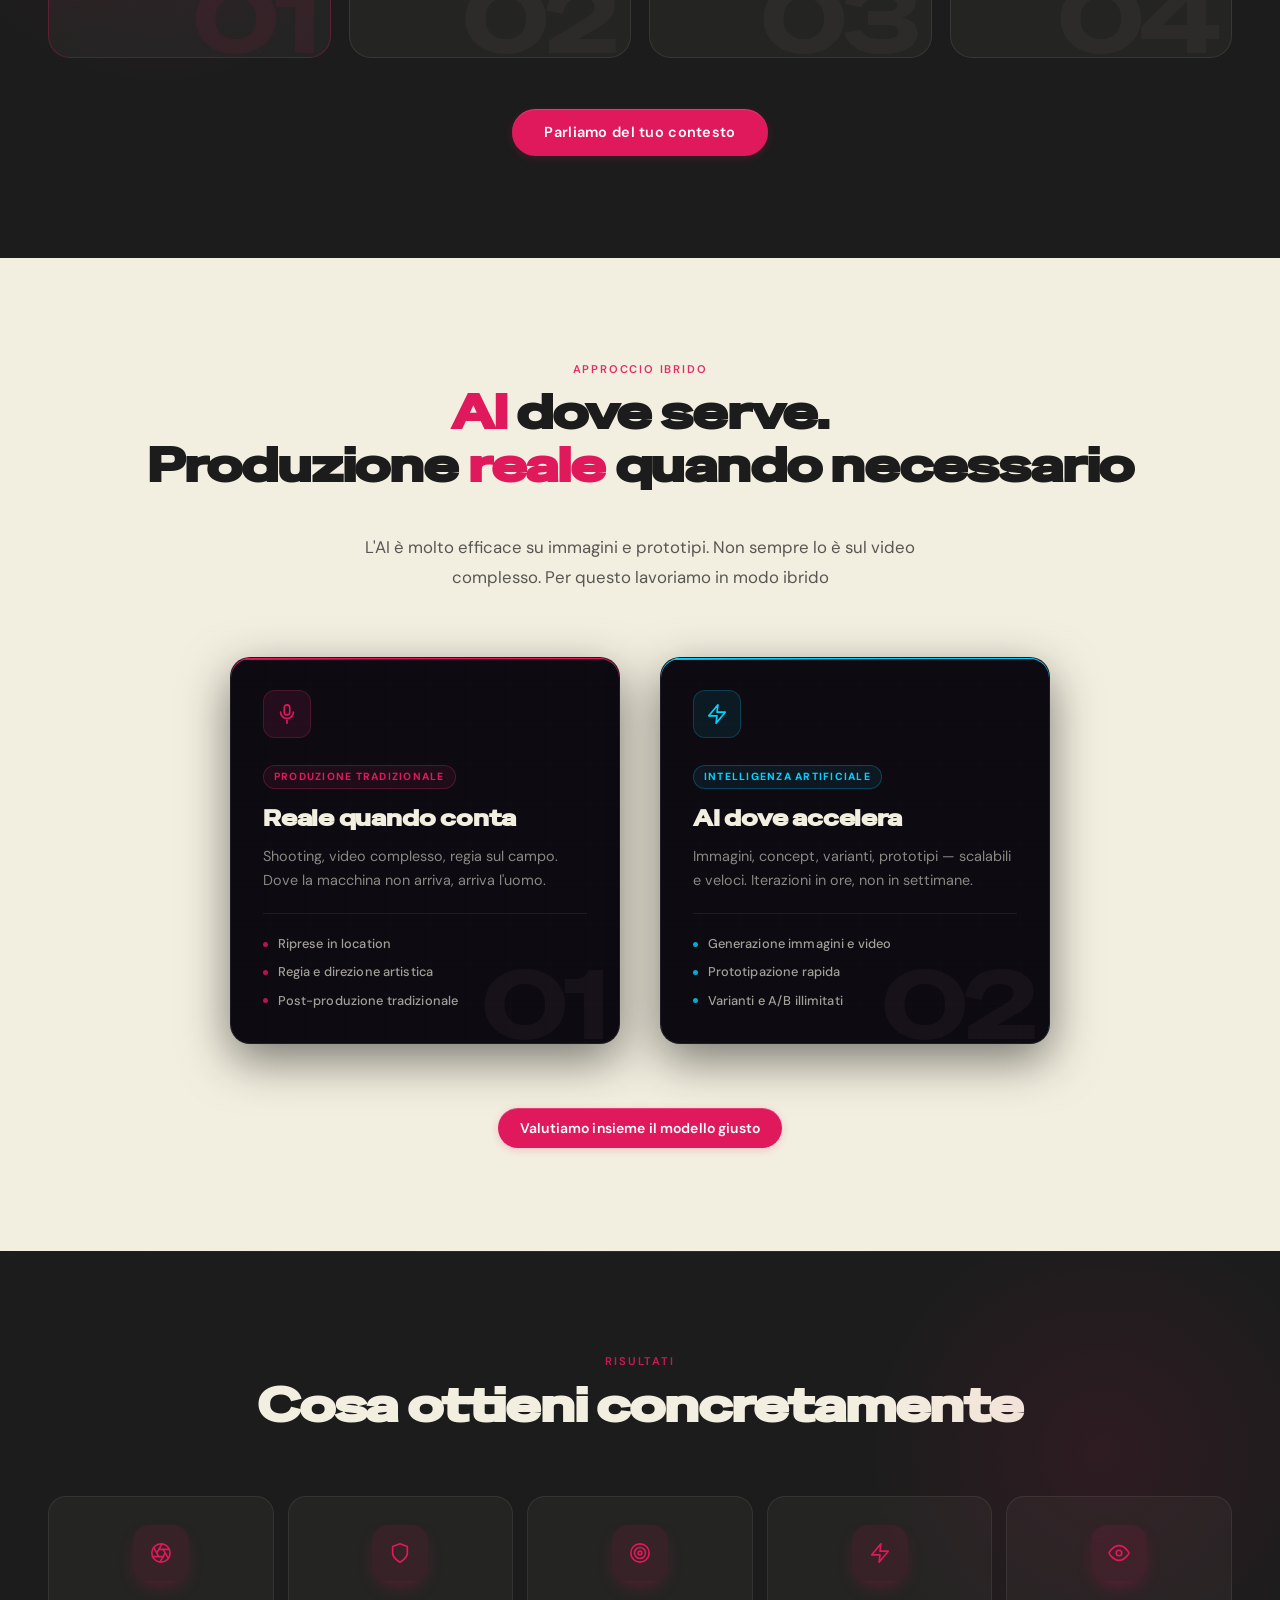
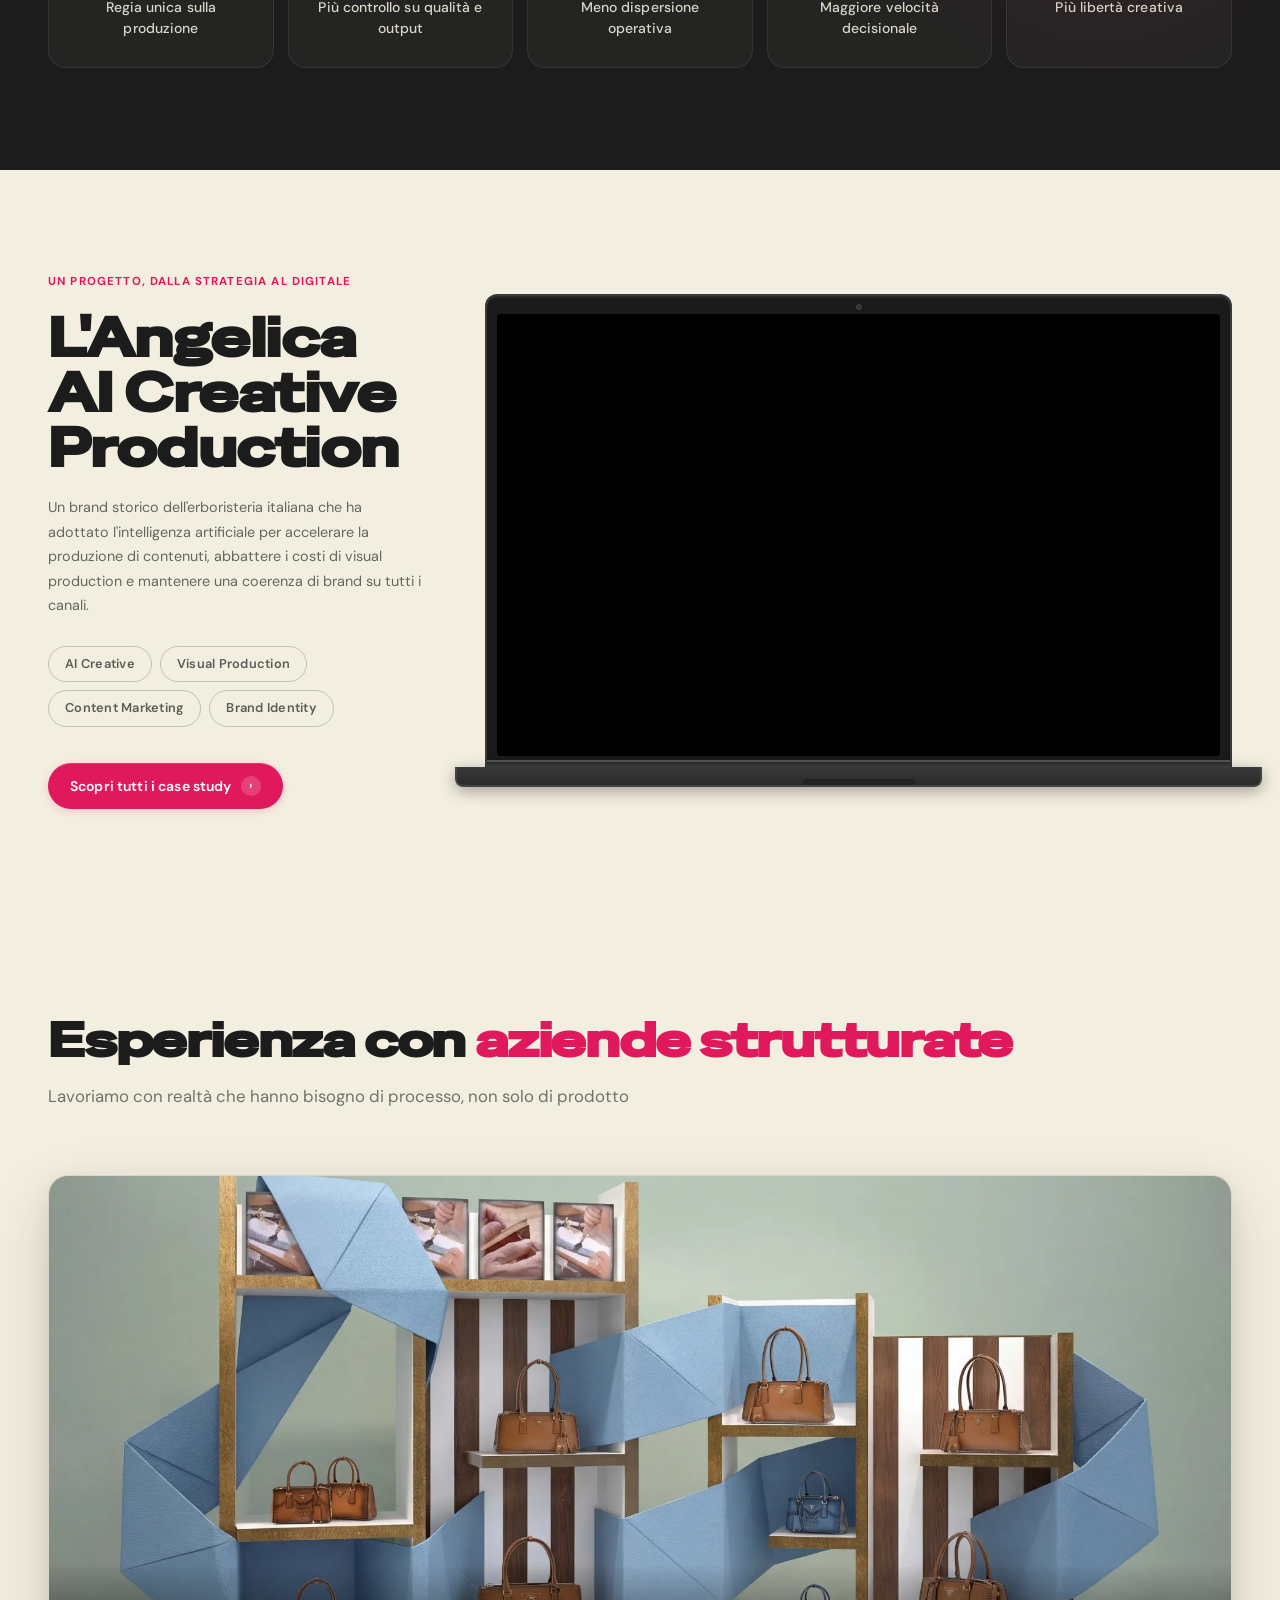
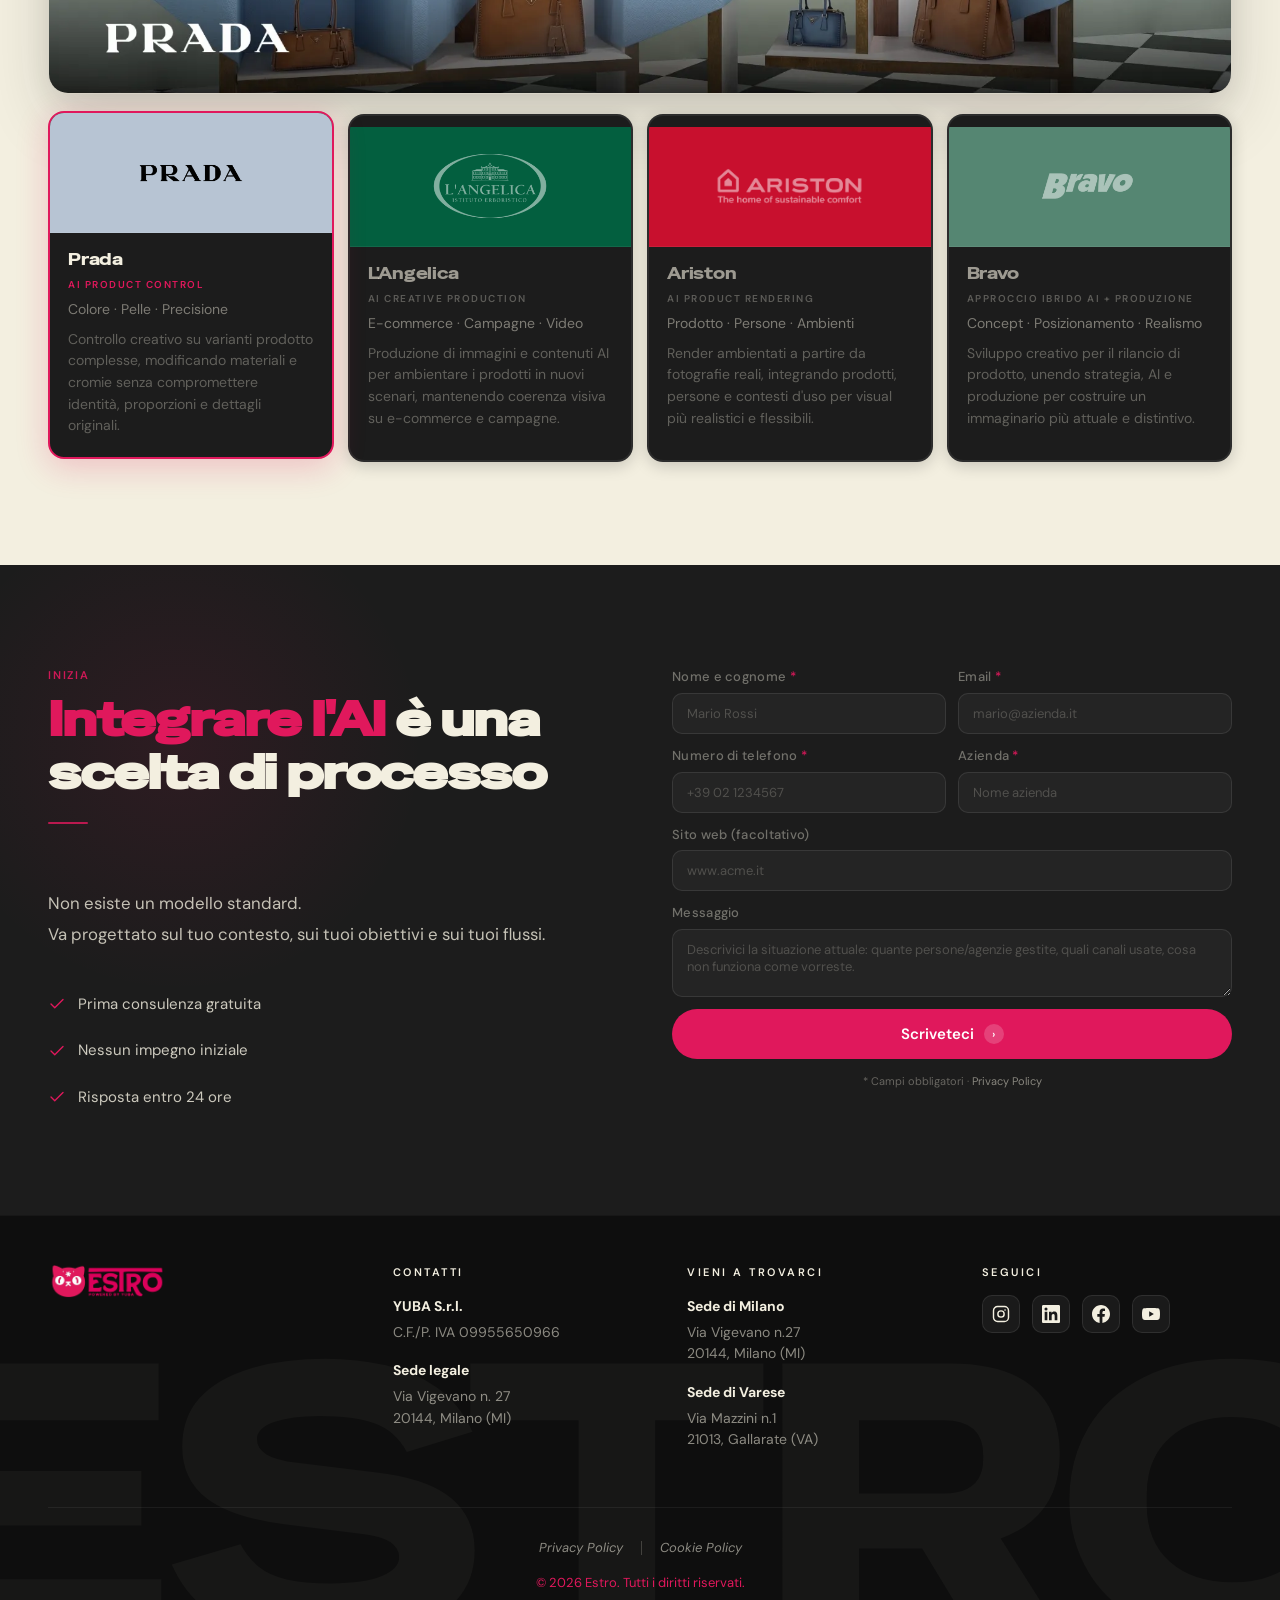
==== commit 06ced284: "feat: dark gradient overlay rising from hero bottom, fix text line break - hero__left::after: dark-t" ====
--- a/index.html
+++ b/index.html
@@ -144,8 +144,7 @@
                 Un'unica regia su <em class="approach__em">creatività</em>, contenuti<br class="hero__br"> e produzione
               </h1>
               <p class="body-lg hero__text">
-                L'AI entra nel processo creativo per aumentare<br class="hero__br"> velocità e controllo.<br/>
-                La direzione resta centrale.
+                L'AI entra nel processo creativo per aumentare<br class="hero__br"> velocità e controllo. La direzione resta centrale.
               </p>
             </div>
           </div>
--- a/styles.css
+++ b/styles.css
@@ -713,6 +713,22 @@
 .hero__headline {
   margin: 0;
   color: var(--color-light);
+}
+
+/* hide headline line-break on desktop — only active on mobile */
+.hero__headline .hero__br { display: none; }
+
+/* gradient scuro che sale da sotto sul testo hero */
+.hero__left::after {
+  content: '';
+  position: absolute;
+  bottom: 0;
+  left: 0;
+  right: 0;
+  height: 55%;
+  background: linear-gradient(to top, rgba(8,8,10,0.72) 0%, rgba(8,8,10,0.0) 100%);
+  pointer-events: none;
+  z-index: 0;
 }
 
 .hero__text {
@@ -4901,6 +4917,7 @@
   }
   .hero__text-block-inner { padding: 0; gap: 14px; }
   .hero__headline { font-size: clamp(22px, 7vw, 36px) !important; line-height: 1.15 !important; }
+  .hero__headline .hero__br { display: inline !important; }
   .hero__text { font-size: 14px !important; }
   .hero-badge { font-size: 10px; padding: 5px 12px; }
   .hero__video-overlay-dark { opacity: 0.45; }
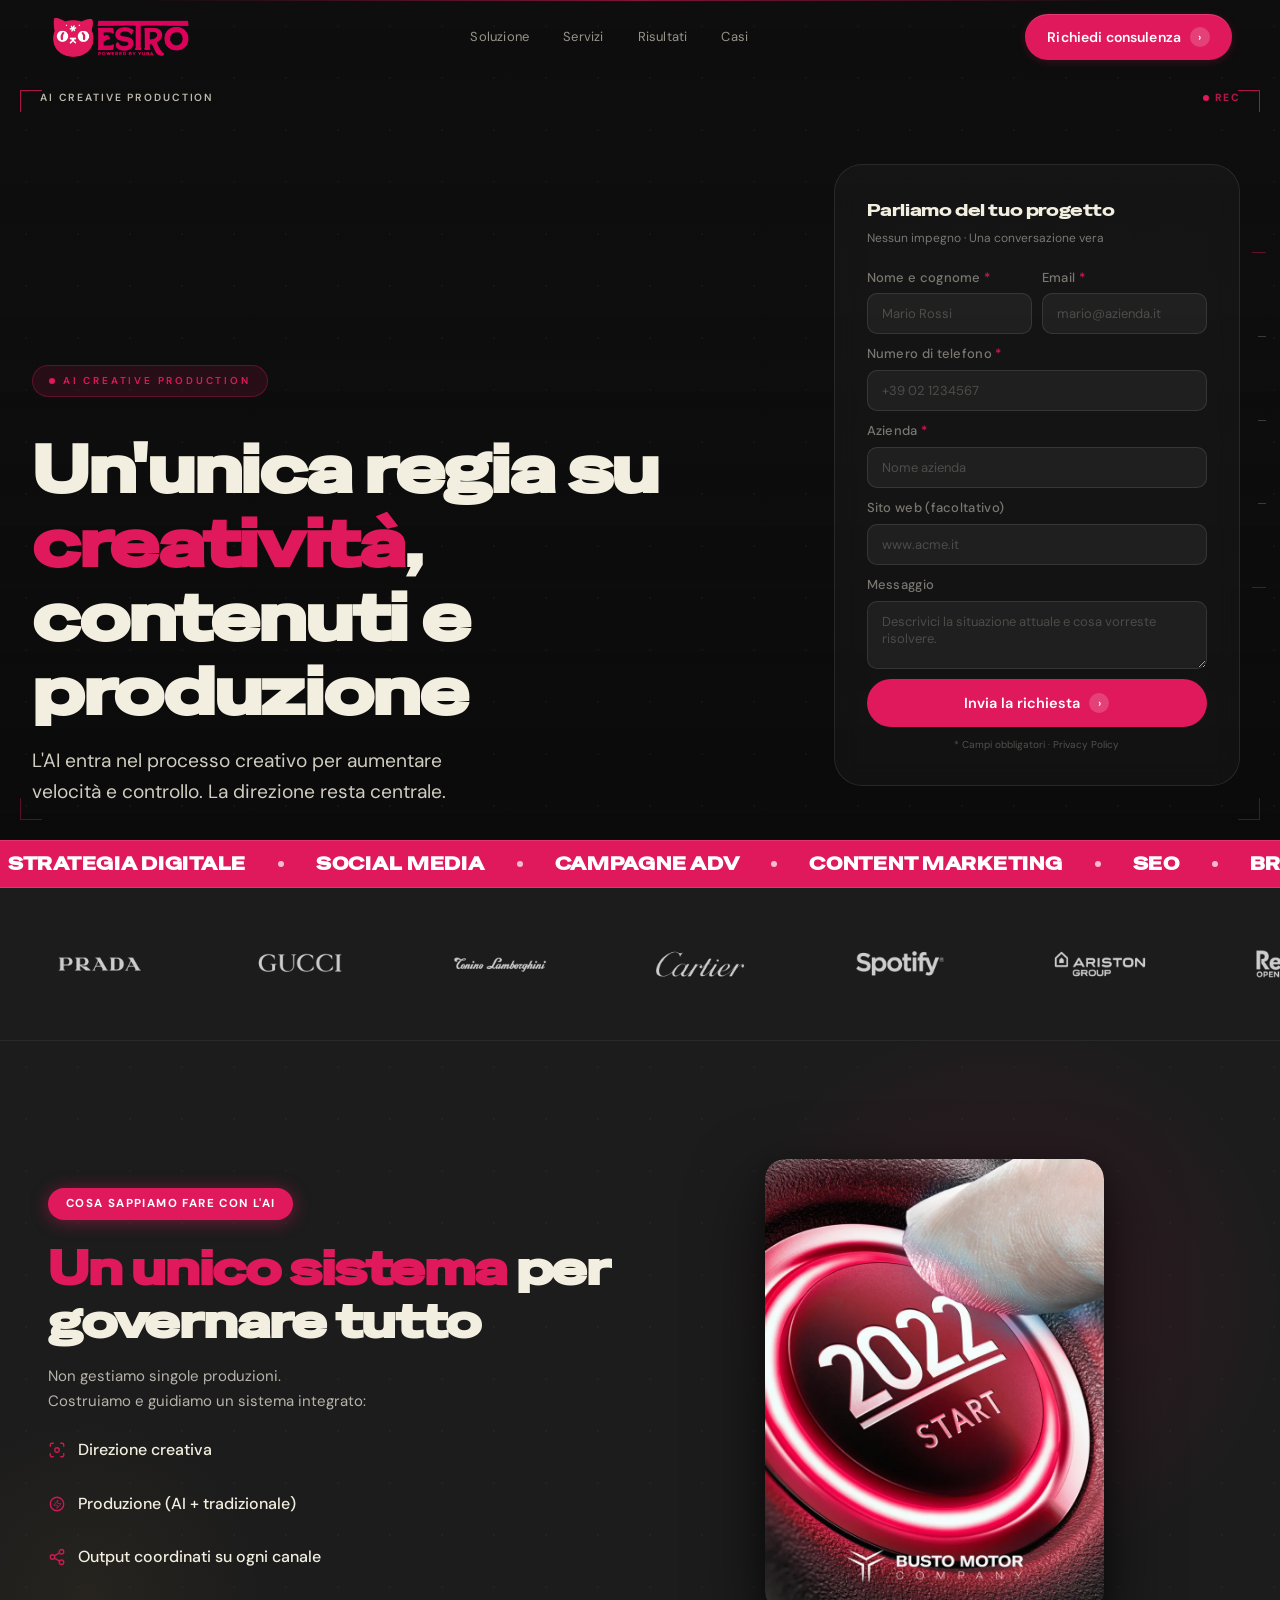
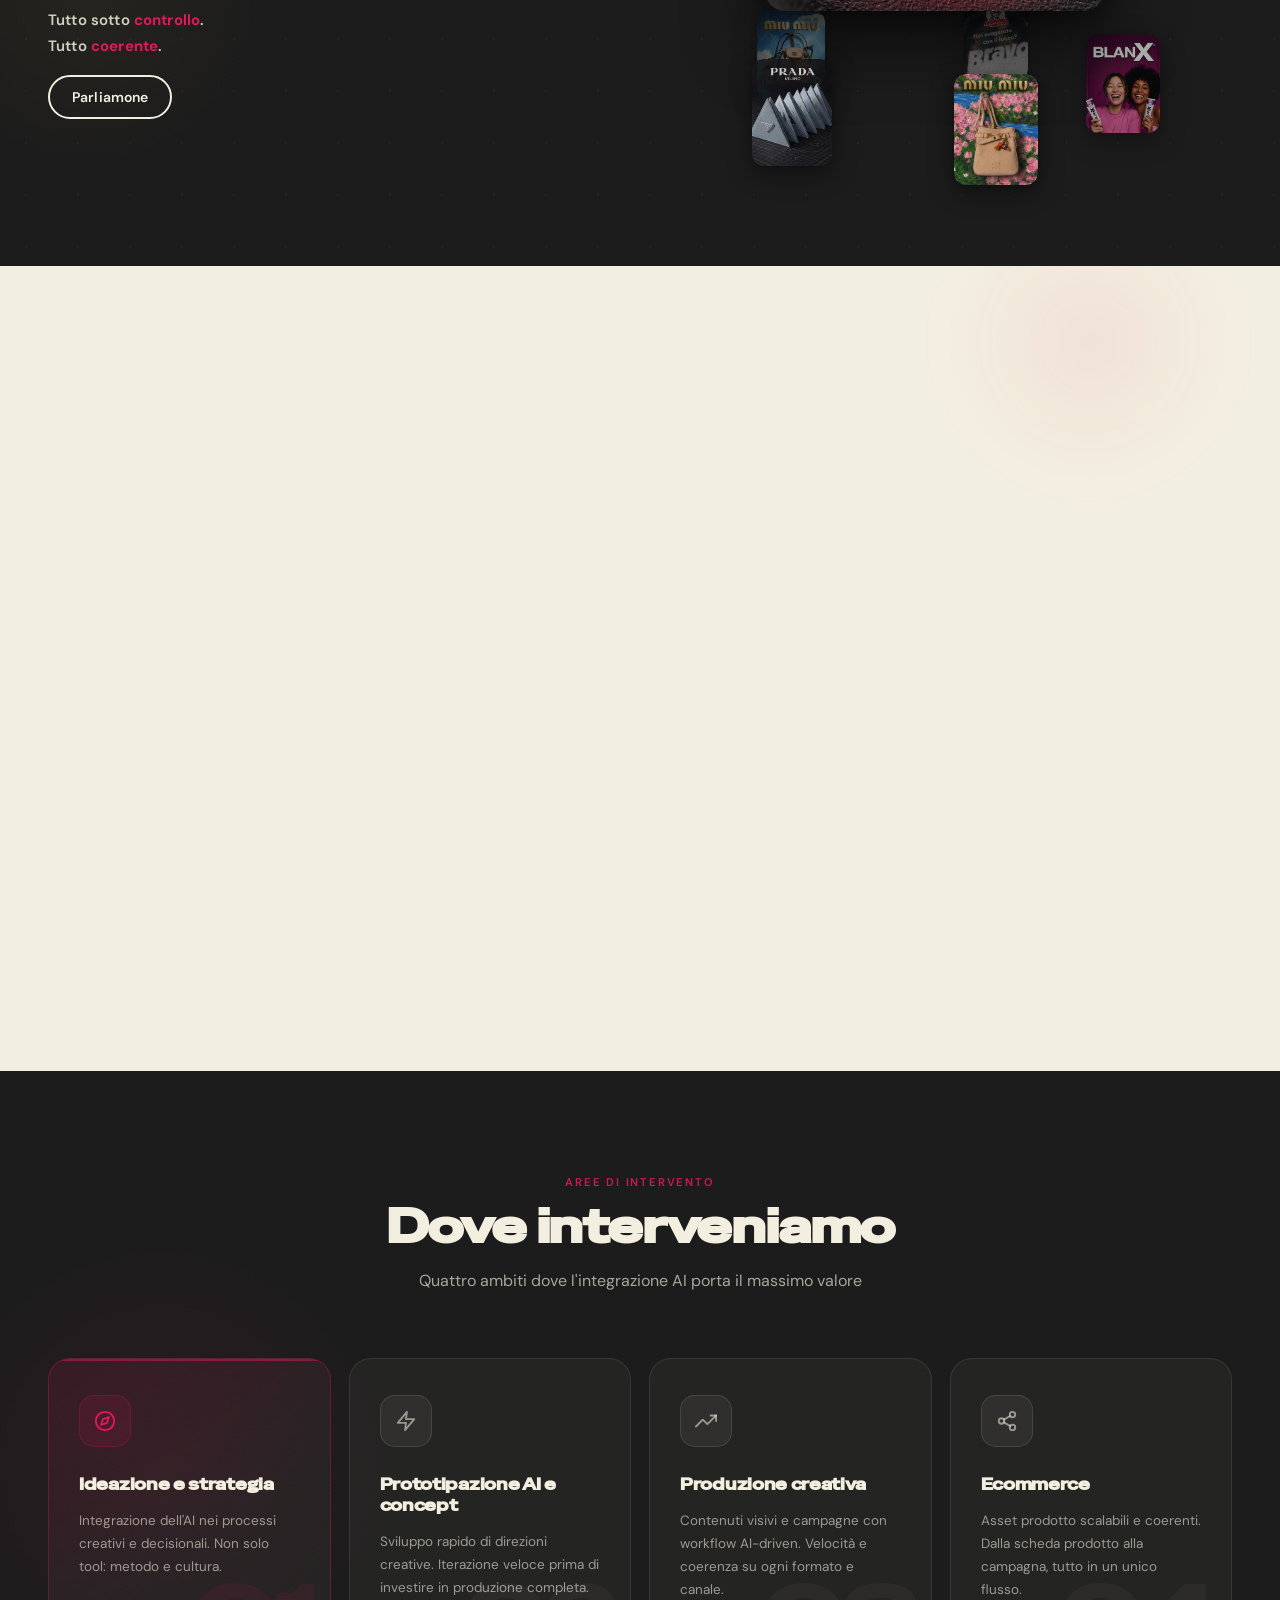
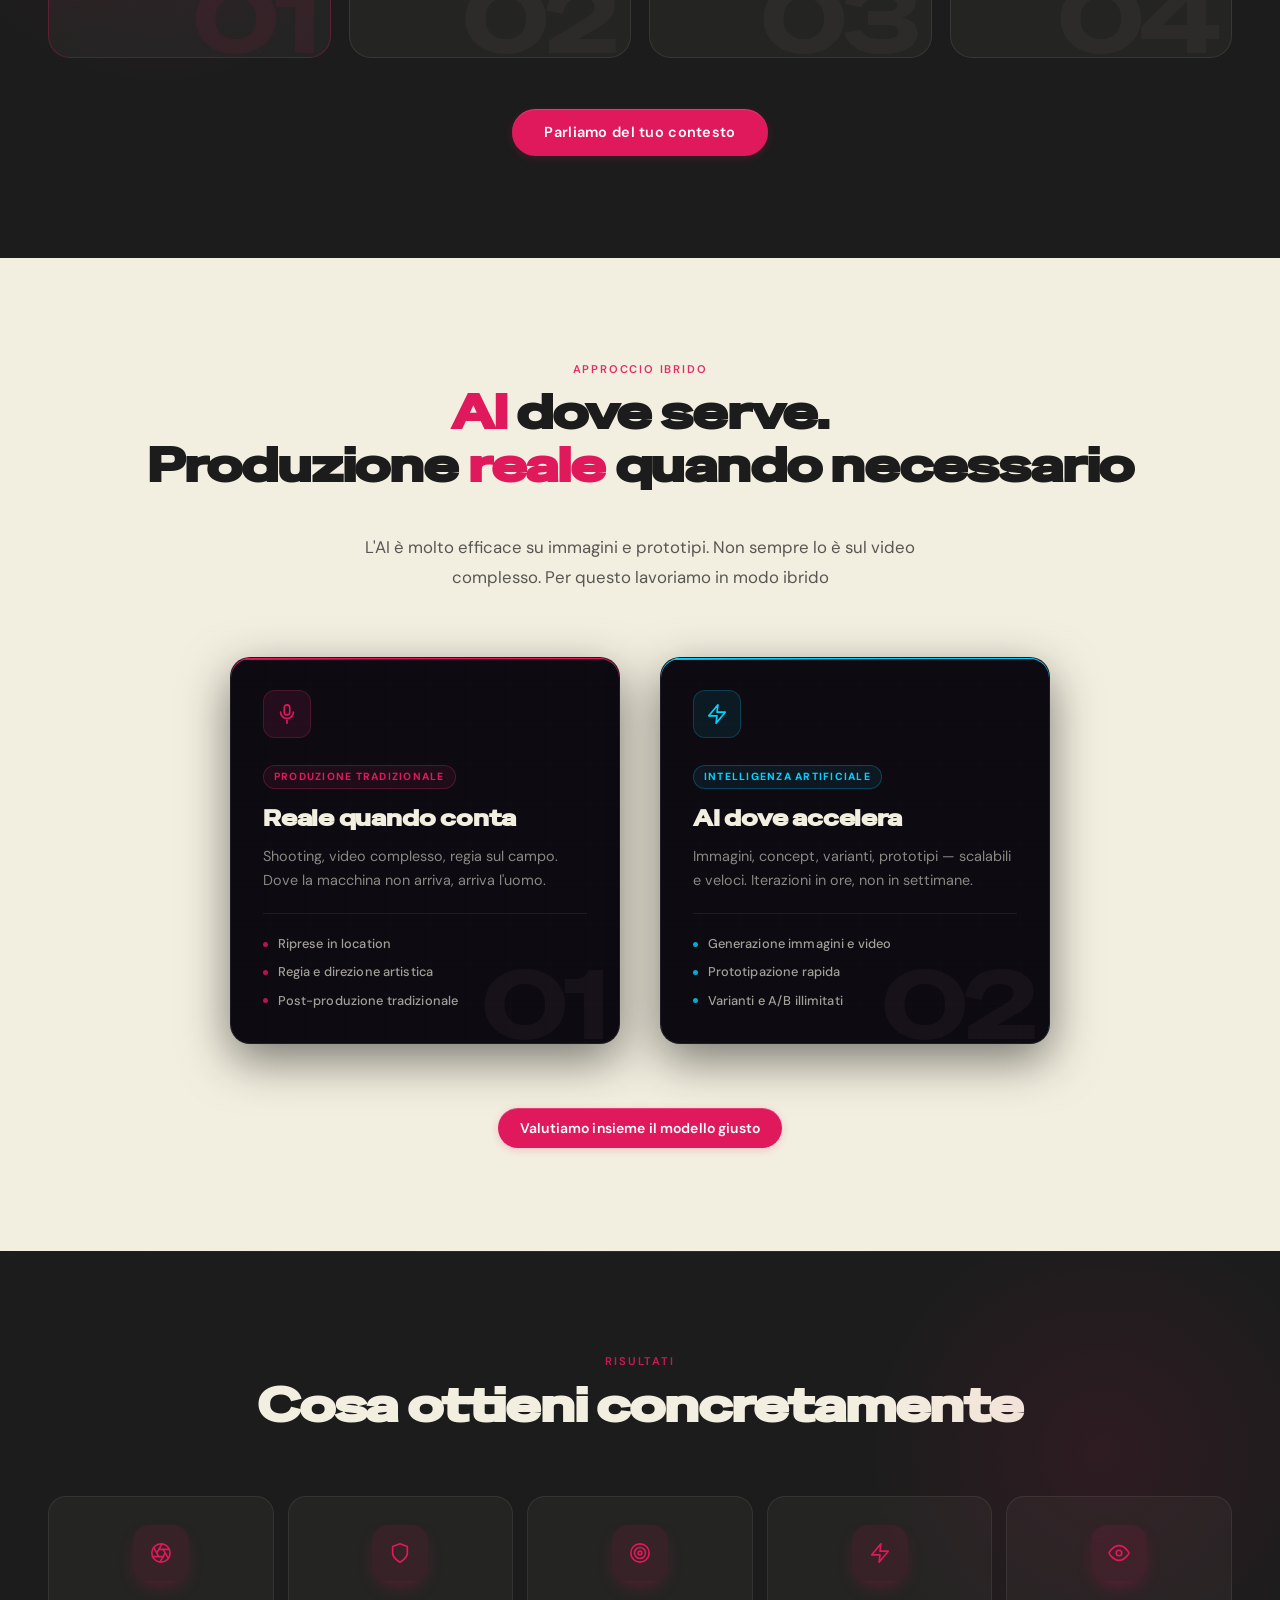
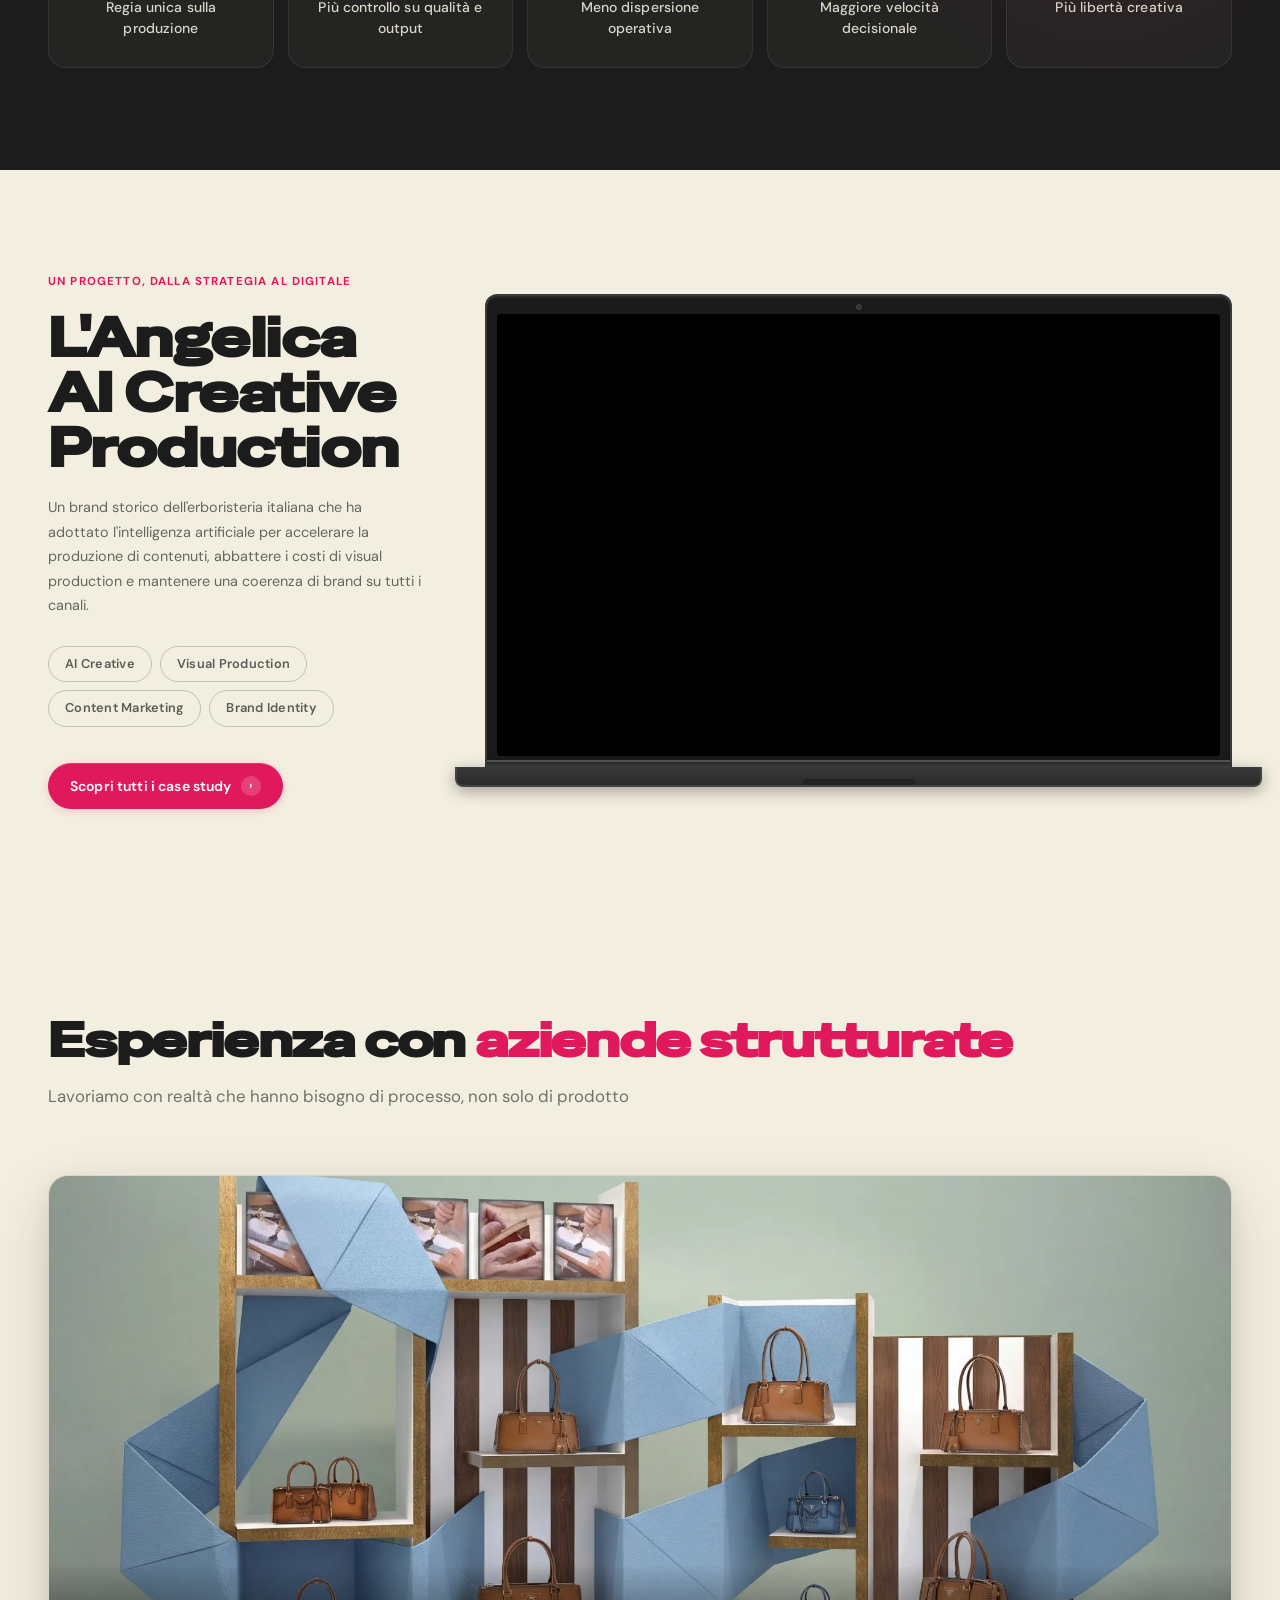
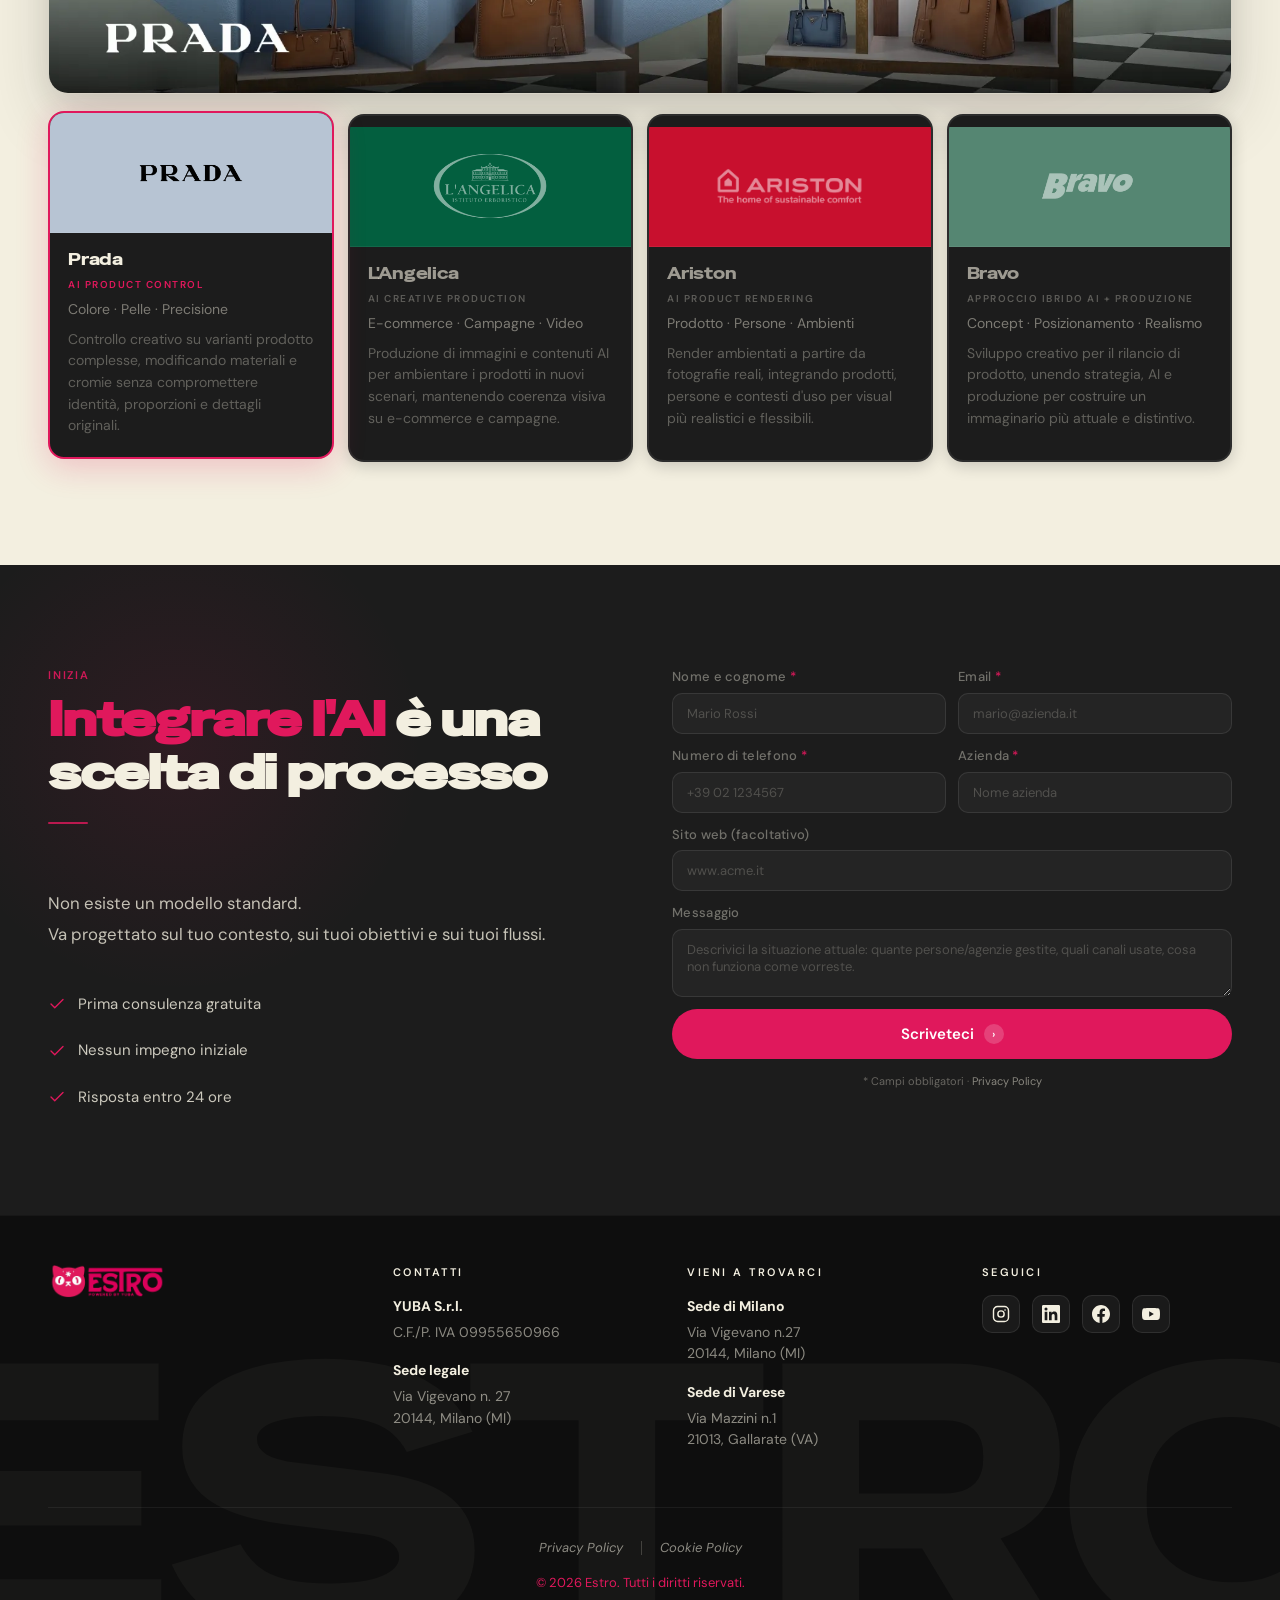
==== commit af3d57fb: "fix: update all asset paths to match renamed files - gattino-estro-favicon.png → gattinoestrofavicon" ====
--- a/index.html
+++ b/index.html
@@ -9,7 +9,7 @@
   <meta property="og:type" content="website" />
   <meta name="robots" content="index, follow" />
   <title>AI Creative Production — Estro</title>
-  <link rel="icon" type="image/png" href="gattino-estro-favicon.png" />
+  <link rel="icon" type="image/png" href="gattinoestrofavicon.png" />
   <link rel="stylesheet" href="styles.css" />
 
   <!-- Preconnect for Google Fonts -->
@@ -30,7 +30,7 @@
 
         <a href="#hero" class="navbar__logo" aria-label="Estro — torna all'inizio">
           <img
-            src="Logo-estro.webp"
+            src="Logoestro.webp"
             alt="Estro logo"
             width="120"
             height="36"
@@ -256,10 +256,10 @@
         <div class="logo-wall__logo"><img src="tutti i logh/kawasaki.webp" alt="Kawasaki" loading="lazy" /></div>
         <div class="logo-wall__logo"><img src="tutti i logh/rai.webp" alt="RAI" loading="lazy" /></div>
         <div class="logo-wall__logo"><img src="tutti i logh/ted.webp" alt="TED" loading="lazy" /></div>
-        <div class="logo-wall__logo"><img src="tutti i logh/conde nast.webp" alt="Condé Nast" loading="lazy" /></div>
+        <div class="logo-wall__logo"><img src="tutti i logh/condenast.webp" alt="Condé Nast" loading="lazy" /></div>
         <div class="logo-wall__logo"><img src="tutti i logh/biorepair.webp" alt="Biorepair" loading="lazy" /></div>
         <div class="logo-wall__logo"><img src="tutti i logh/awlab.webp" alt="Awlab" loading="lazy" /></div>
-        <div class="logo-wall__logo"><img src="tutti i logh/l'angelica.webp" alt="L'Angelica" loading="lazy" /></div>
+        <div class="logo-wall__logo"><img src="tutti i logh/langelica.webp" alt="L'Angelica" loading="lazy" /></div>
         <!-- duplicati per loop seamless -->
         <div class="logo-wall__logo"><img src="tutti i logh/Prada.webp" alt="Prada" loading="lazy" /></div>
         <div class="logo-wall__logo"><img src="tutti i logh/gucci.webp" alt="Gucci" loading="lazy" /></div>
@@ -282,10 +282,10 @@
         <div class="logo-wall__logo"><img src="tutti i logh/kawasaki.webp" alt="Kawasaki" loading="lazy" /></div>
         <div class="logo-wall__logo"><img src="tutti i logh/rai.webp" alt="RAI" loading="lazy" /></div>
         <div class="logo-wall__logo"><img src="tutti i logh/ted.webp" alt="TED" loading="lazy" /></div>
-        <div class="logo-wall__logo"><img src="tutti i logh/conde nast.webp" alt="Condé Nast" loading="lazy" /></div>
+        <div class="logo-wall__logo"><img src="tutti i logh/condenast.webp" alt="Condé Nast" loading="lazy" /></div>
         <div class="logo-wall__logo"><img src="tutti i logh/biorepair.webp" alt="Biorepair" loading="lazy" /></div>
         <div class="logo-wall__logo"><img src="tutti i logh/awlab.webp" alt="Awlab" loading="lazy" /></div>
-        <div class="logo-wall__logo"><img src="tutti i logh/l'angelica.webp" alt="L'Angelica" loading="lazy" /></div>
+        <div class="logo-wall__logo"><img src="tutti i logh/langelica.webp" alt="L'Angelica" loading="lazy" /></div>
       </div>
     </div>
 
@@ -359,19 +359,19 @@
                 <img src="La risposta con loghi/BUSTOMOTOR.webp" alt="Bustomotor — AI Creative Production" loading="lazy" />
               </div>
               <div class="ring-card" data-index="1" data-brand="Blanx">
-                <img src="La risposta con loghi/Blanx_11zon.webp" alt="Blanx — AI Creative Production" loading="lazy" />
+                <img src="La risposta con loghi/Blanx.webp" alt="Blanx — AI Creative Production" loading="lazy" />
               </div>
               <div class="ring-card" data-index="2" data-brand="Miu Miu">
-                <img src="La risposta con loghi/Miu miu1_11zon.webp" alt="Miu Miu — AI Creative Production" loading="lazy" />
+                <img src="La risposta con loghi/Miumiu.webp" alt="Miu Miu — AI Creative Production" loading="lazy" />
               </div>
               <div class="ring-card" data-index="3" data-brand="Prada">
-                <img src="La risposta con loghi/Prada_11zon.webp" alt="Prada — AI Creative Production" loading="lazy" />
+                <img src="La risposta con loghi/Prada.webp" alt="Prada — AI Creative Production" loading="lazy" />
               </div>
               <div class="ring-card" data-index="4" data-brand="Miu Miu">
-                <img src="La risposta con loghi/miu miu.webp" alt="Miu Miu — AI Creative Production" loading="lazy" />
+                <img src="La risposta con loghi/miumiu.webp" alt="Miu Miu — AI Creative Production" loading="lazy" />
               </div>
               <div class="ring-card" data-index="5" data-brand="Bravo">
-                <img src="La risposta con loghi/Bravo_11zon.webp" alt="Bravo — AI Creative Production" loading="lazy" />
+                <img src="La risposta con loghi/Bravo.webp" alt="Bravo — AI Creative Production" loading="lazy" />
               </div>
 
             </div>
@@ -751,7 +751,7 @@
                   data-src="esperienza/bannerprada.webp"
                   data-alt="Prada — AI Campagne Foto & Video">
             <div class="ref-tab__img" style="background-color:#B7C4D3;">
-              <img src="LOGHI/prada (2).webp" alt="Prada logo" loading="lazy" style="filter:brightness(0);" />
+              <img src="LOGHI/prada.webp" alt="Prada logo" loading="lazy" style="filter:brightness(0);" />
             </div>
             <div class="ref-tab__body">
               <p class="ref-tab__name">Prada</p>
@@ -765,7 +765,7 @@
                   data-src="reference/bannerangelica.webp"
                   data-alt="L'Angelica — AI Creative Production">
             <div class="ref-tab__img" style="background-color:#035f3f;">
-              <img src="LOGHI/Realizzazione Struttura Aziende Strutturate (1).webp" alt="L'Angelica logo" loading="lazy" style="filter:brightness(0) invert(1);" />
+              <img src="LOGHI/langelica.webp" alt="L'Angelica logo" loading="lazy" style="filter:brightness(0) invert(1);" />
             </div>
             <div class="ref-tab__body">
               <p class="ref-tab__name">L'Angelica</p>
@@ -776,10 +776,10 @@
           </button>
 
           <button class="ref-tab" role="tab" aria-selected="false"
-                  data-src="esperienza/banner-ariston.webp"
+                  data-src="esperienza/bannerariston.webp"
                   data-alt="Ariston — AI Creative Production">
             <div class="ref-tab__img" style="background-color:#c8102e;">
-              <img src="LOGHI/Ariston Logo Payoff_w.webp" alt="Ariston logo" loading="lazy" style="filter:none;" />
+              <img src="LOGHI/AristonLogoPayoff.webp" alt="Ariston logo" loading="lazy" style="filter:none;" />
             </div>
             <div class="ref-tab__body">
               <p class="ref-tab__name">Ariston</p>
@@ -790,10 +790,10 @@
           </button>
 
           <button class="ref-tab" role="tab" aria-selected="false"
-                  data-src="reference/Bannerbravo2.0.webp"
+                  data-src="reference/Bannerbravo.webp"
                   data-alt="Bravo — Approccio ibrido AI + Produzione">
             <div class="ref-tab__img" style="background-color:#558672;">
-              <img src="LOGHI/bravo (1).webp" alt="Bravo logo" loading="lazy" style="filter:brightness(0) invert(1);" />
+              <img src="LOGHI/bravo.webp" alt="Bravo logo" loading="lazy" style="filter:brightness(0) invert(1);" />
             </div>
             <div class="ref-tab__body">
               <p class="ref-tab__name">Bravo</p>
@@ -905,7 +905,7 @@
 
         <div class="fcol ft-brandcol">
           <a href="#hero" class="logo" aria-label="Estro — torna all'inizio">
-            <img src="Logo-estro.webp" alt="Estro logo" loading="lazy" style="height:34px;width:auto;display:block;" />
+            <img src="Logoestro.webp" alt="Estro logo" loading="lazy" style="height:34px;width:auto;display:block;" />
           </a>
         </div>
 
--- a/styles.css
+++ b/styles.css
@@ -718,17 +718,14 @@
 /* hide headline line-break on desktop — only active on mobile */
 .hero__headline .hero__br { display: none; }
 
-/* gradient scuro che sale da sotto sul testo hero */
-.hero__left::after {
+/* gradient scuro full-bleed sul video — nessun bordo visibile */
+.hero__video-wrapper::after {
   content: '';
   position: absolute;
-  bottom: 0;
-  left: 0;
-  right: 0;
-  height: 55%;
-  background: linear-gradient(to top, rgba(8,8,10,0.72) 0%, rgba(8,8,10,0.0) 100%);
+  inset: 0;
+  background: linear-gradient(to top, rgba(8,8,10,0.52) 0%, rgba(8,8,10,0.18) 35%, rgba(8,8,10,0.0) 65%);
   pointer-events: none;
-  z-index: 0;
+  z-index: 1;
 }
 
 .hero__text {
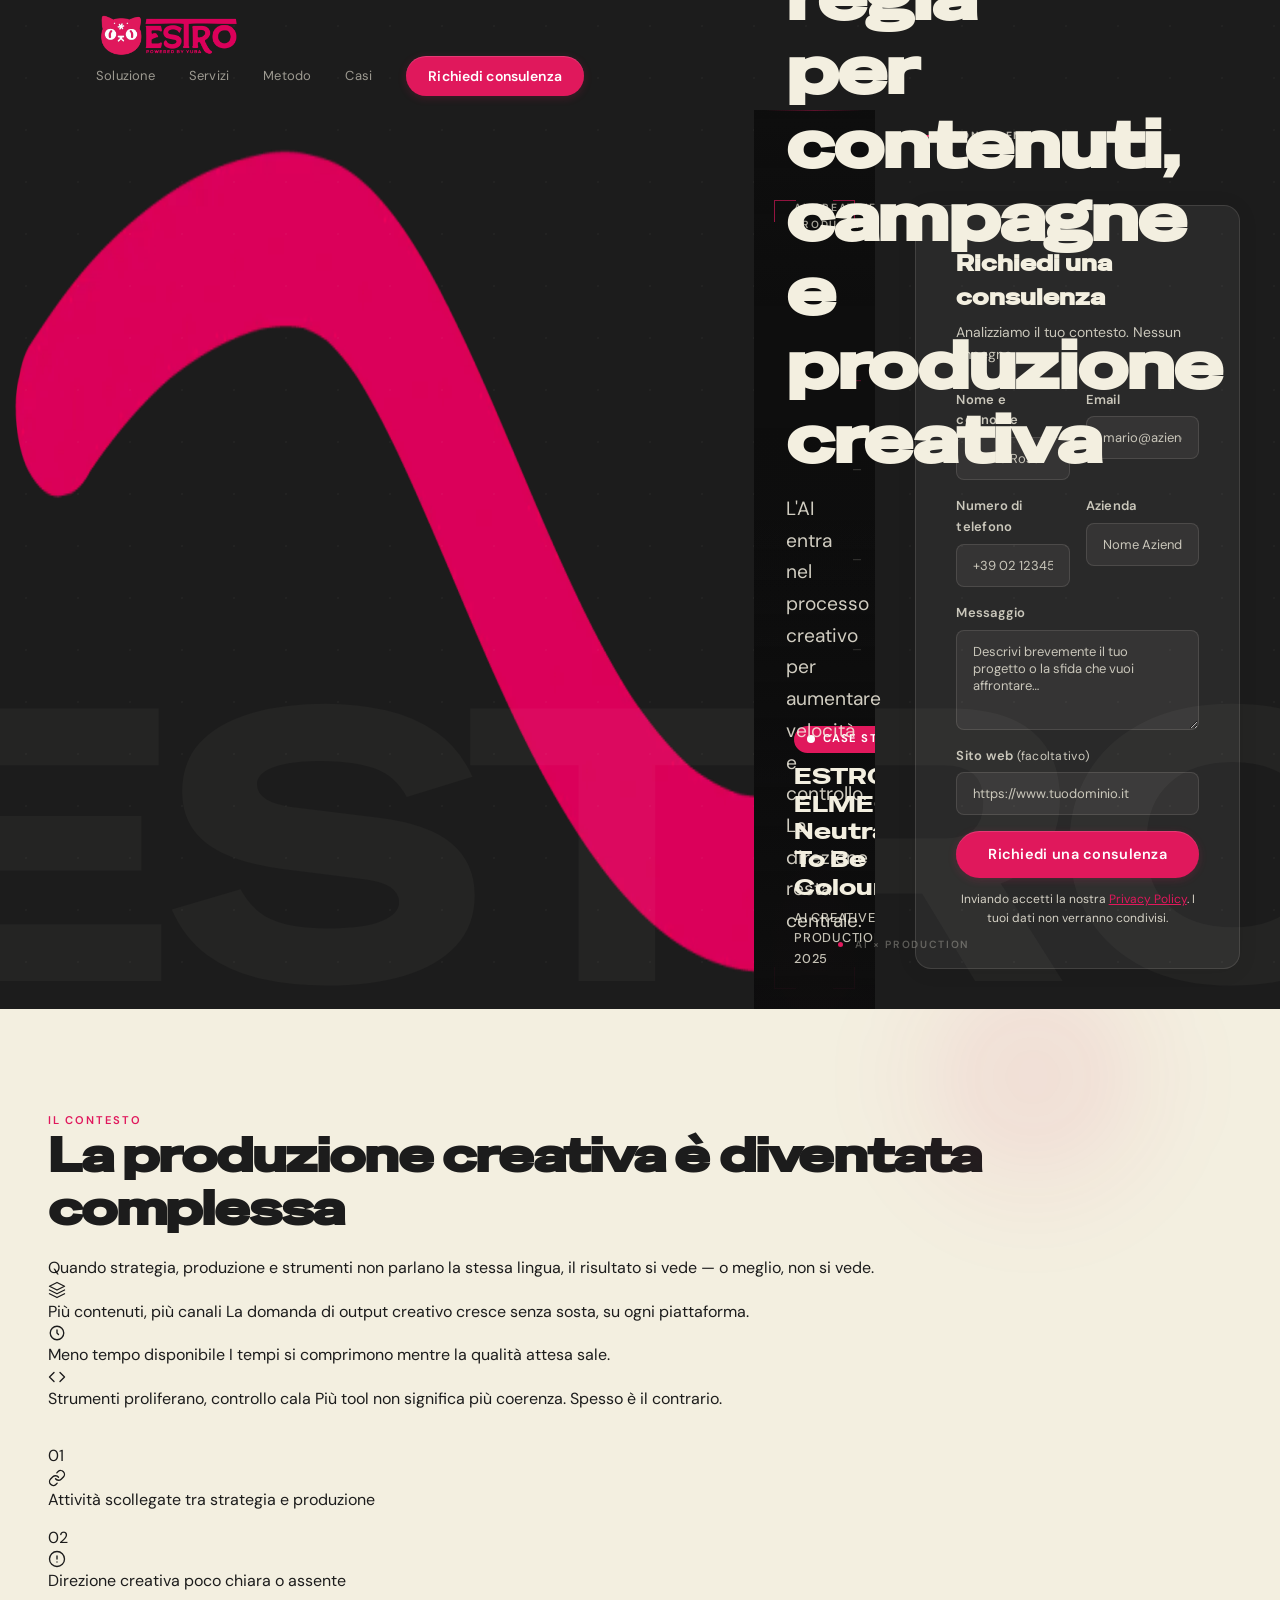
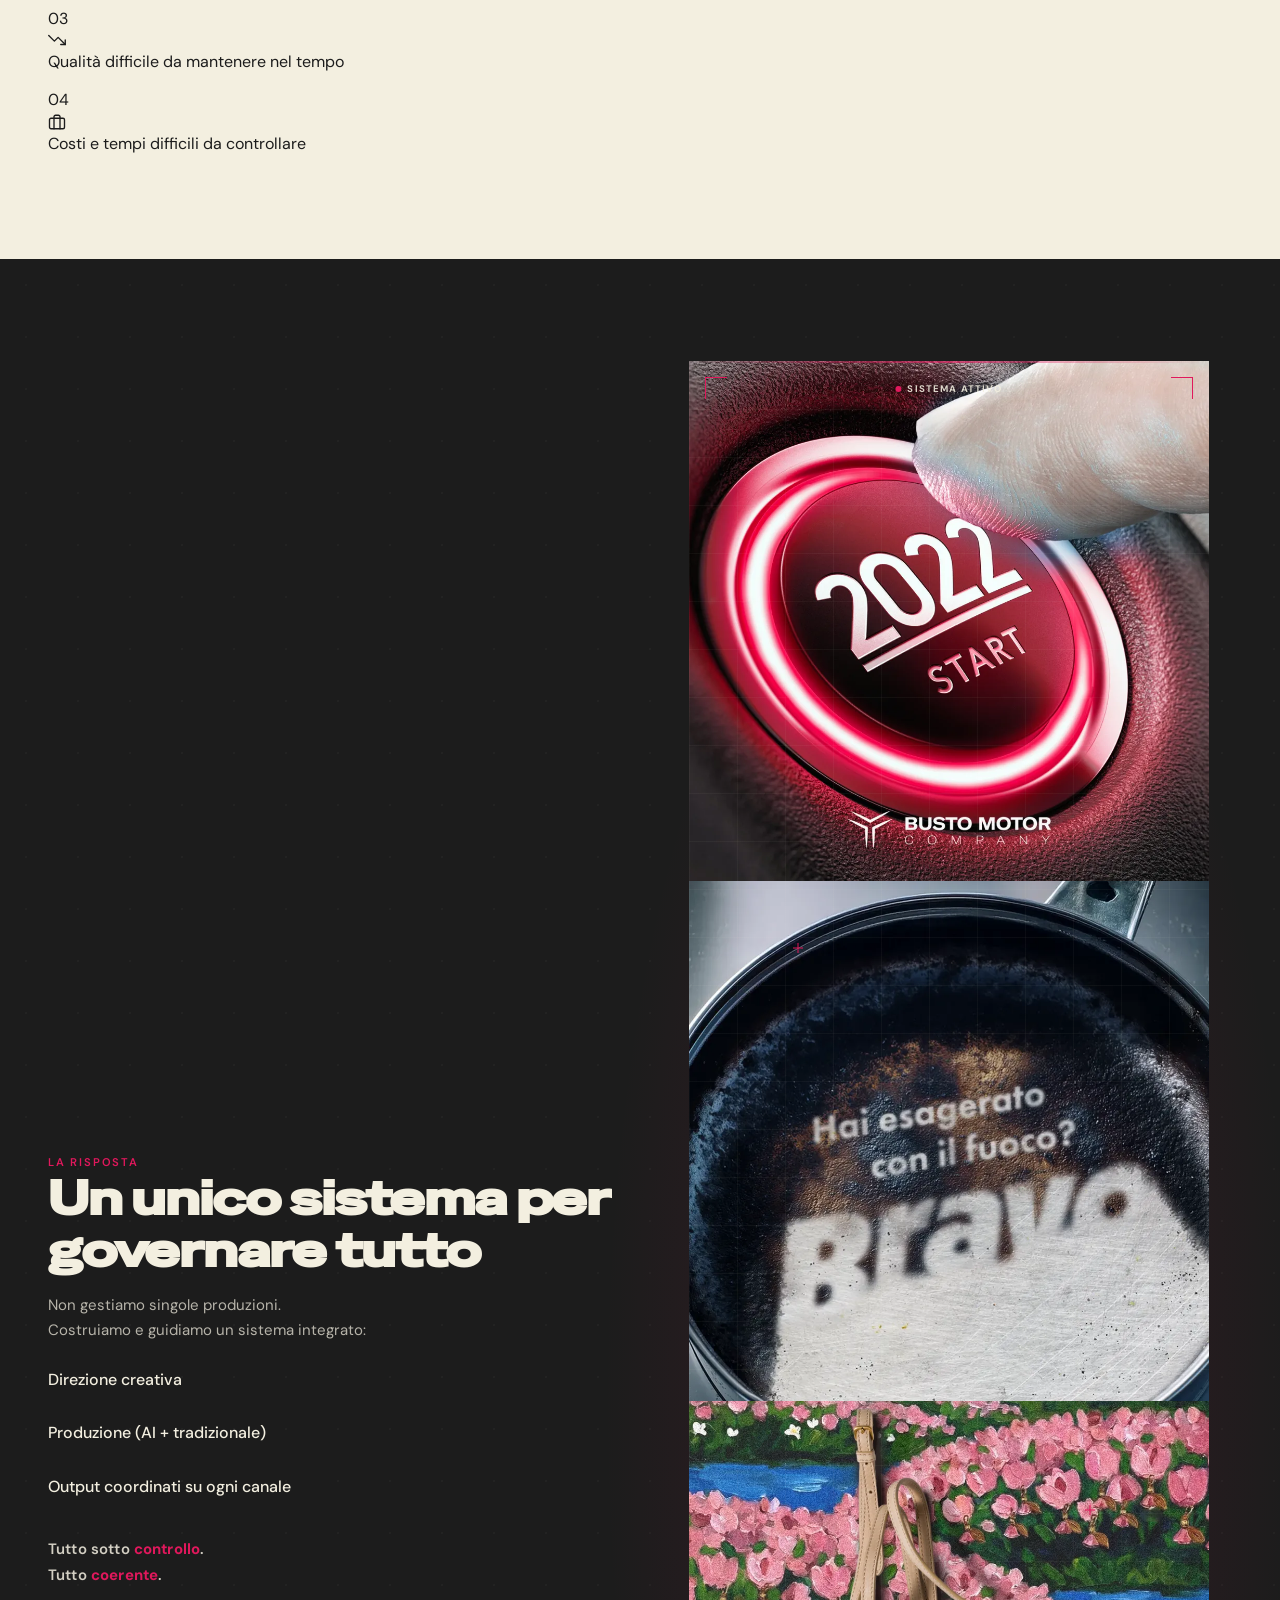
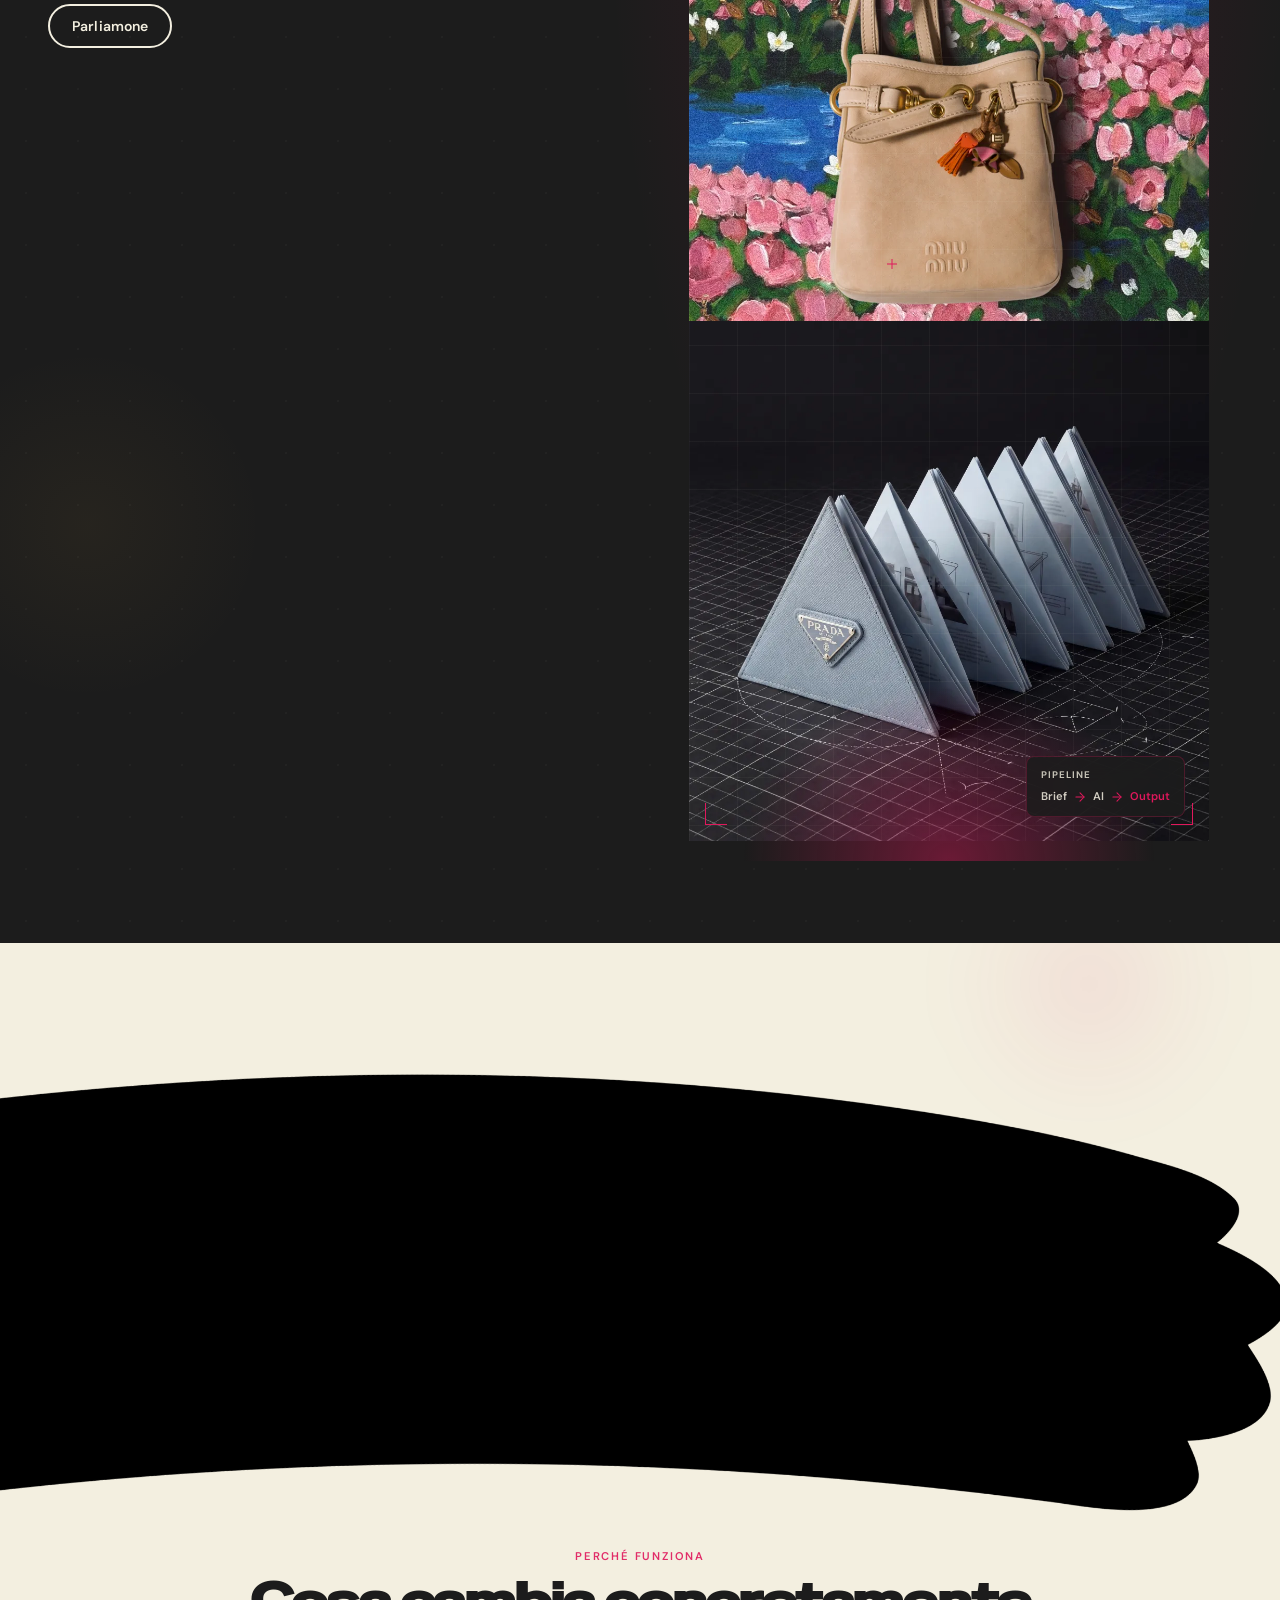
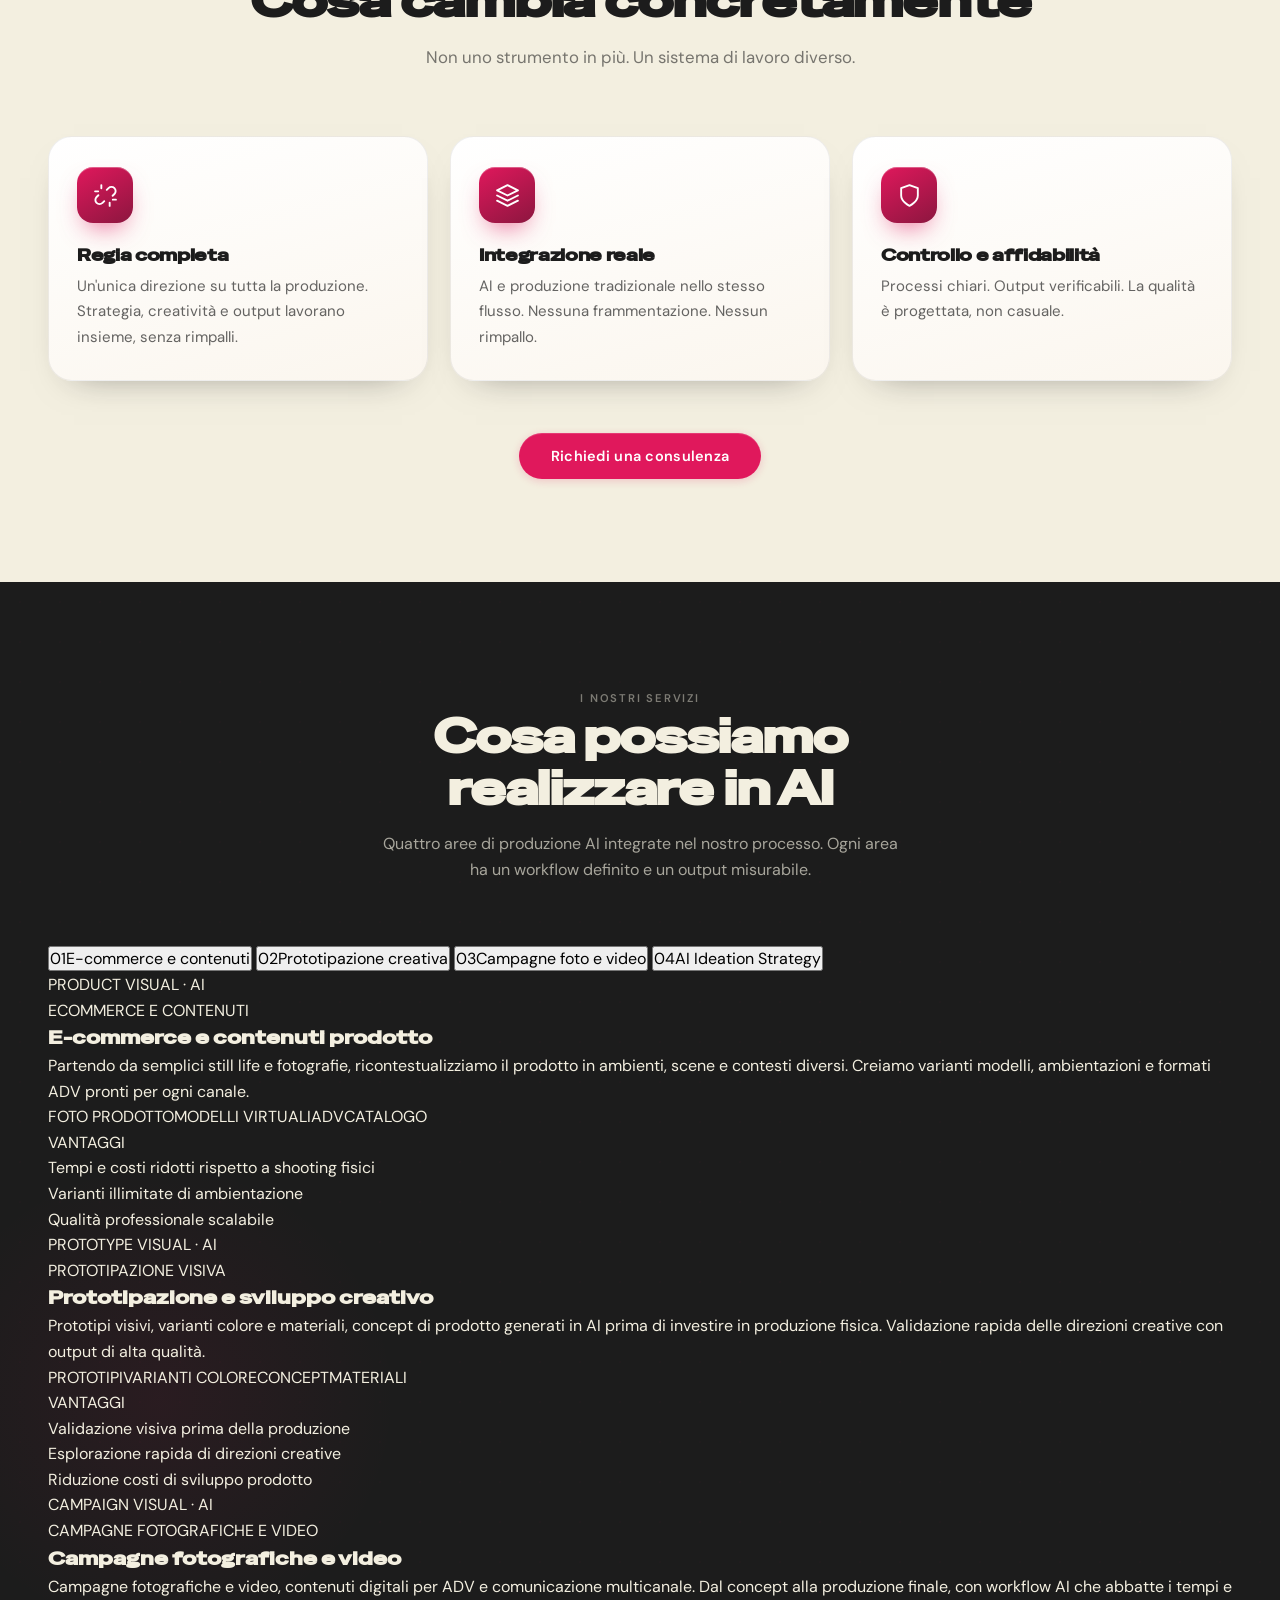
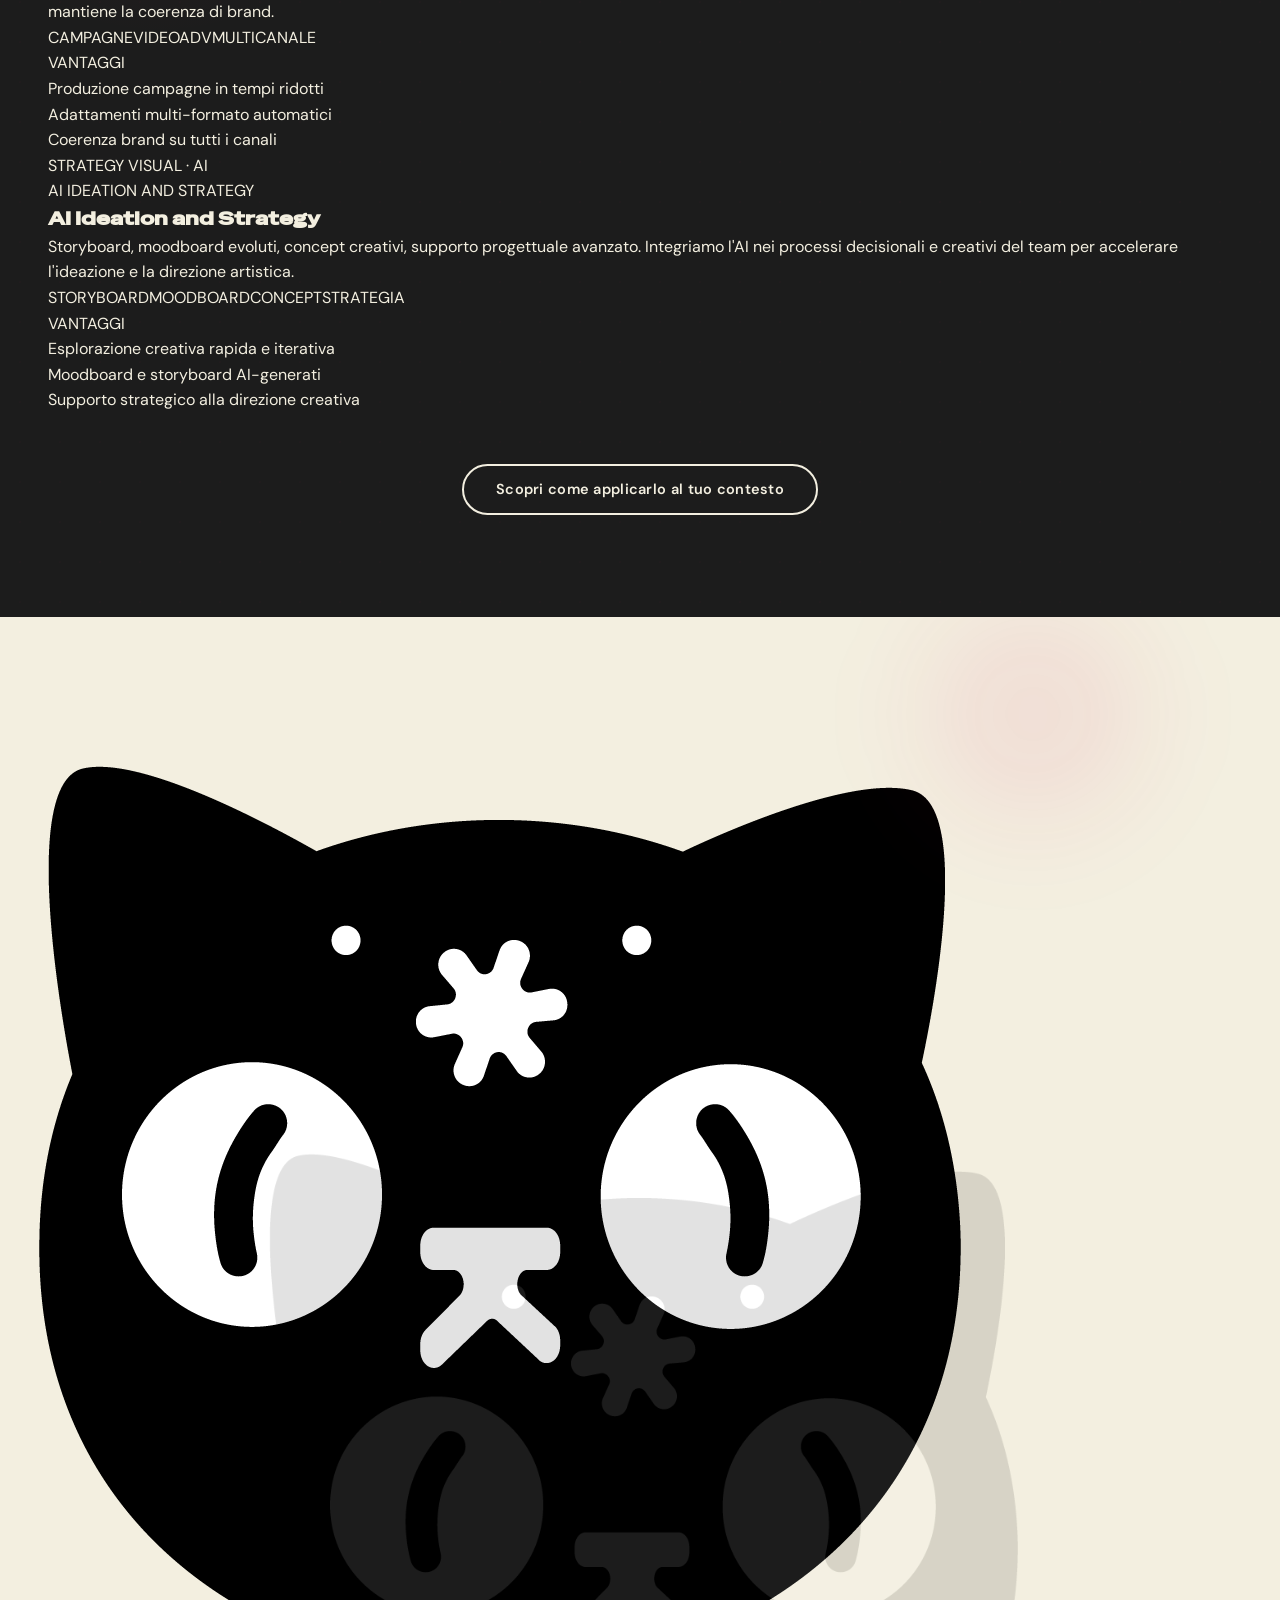
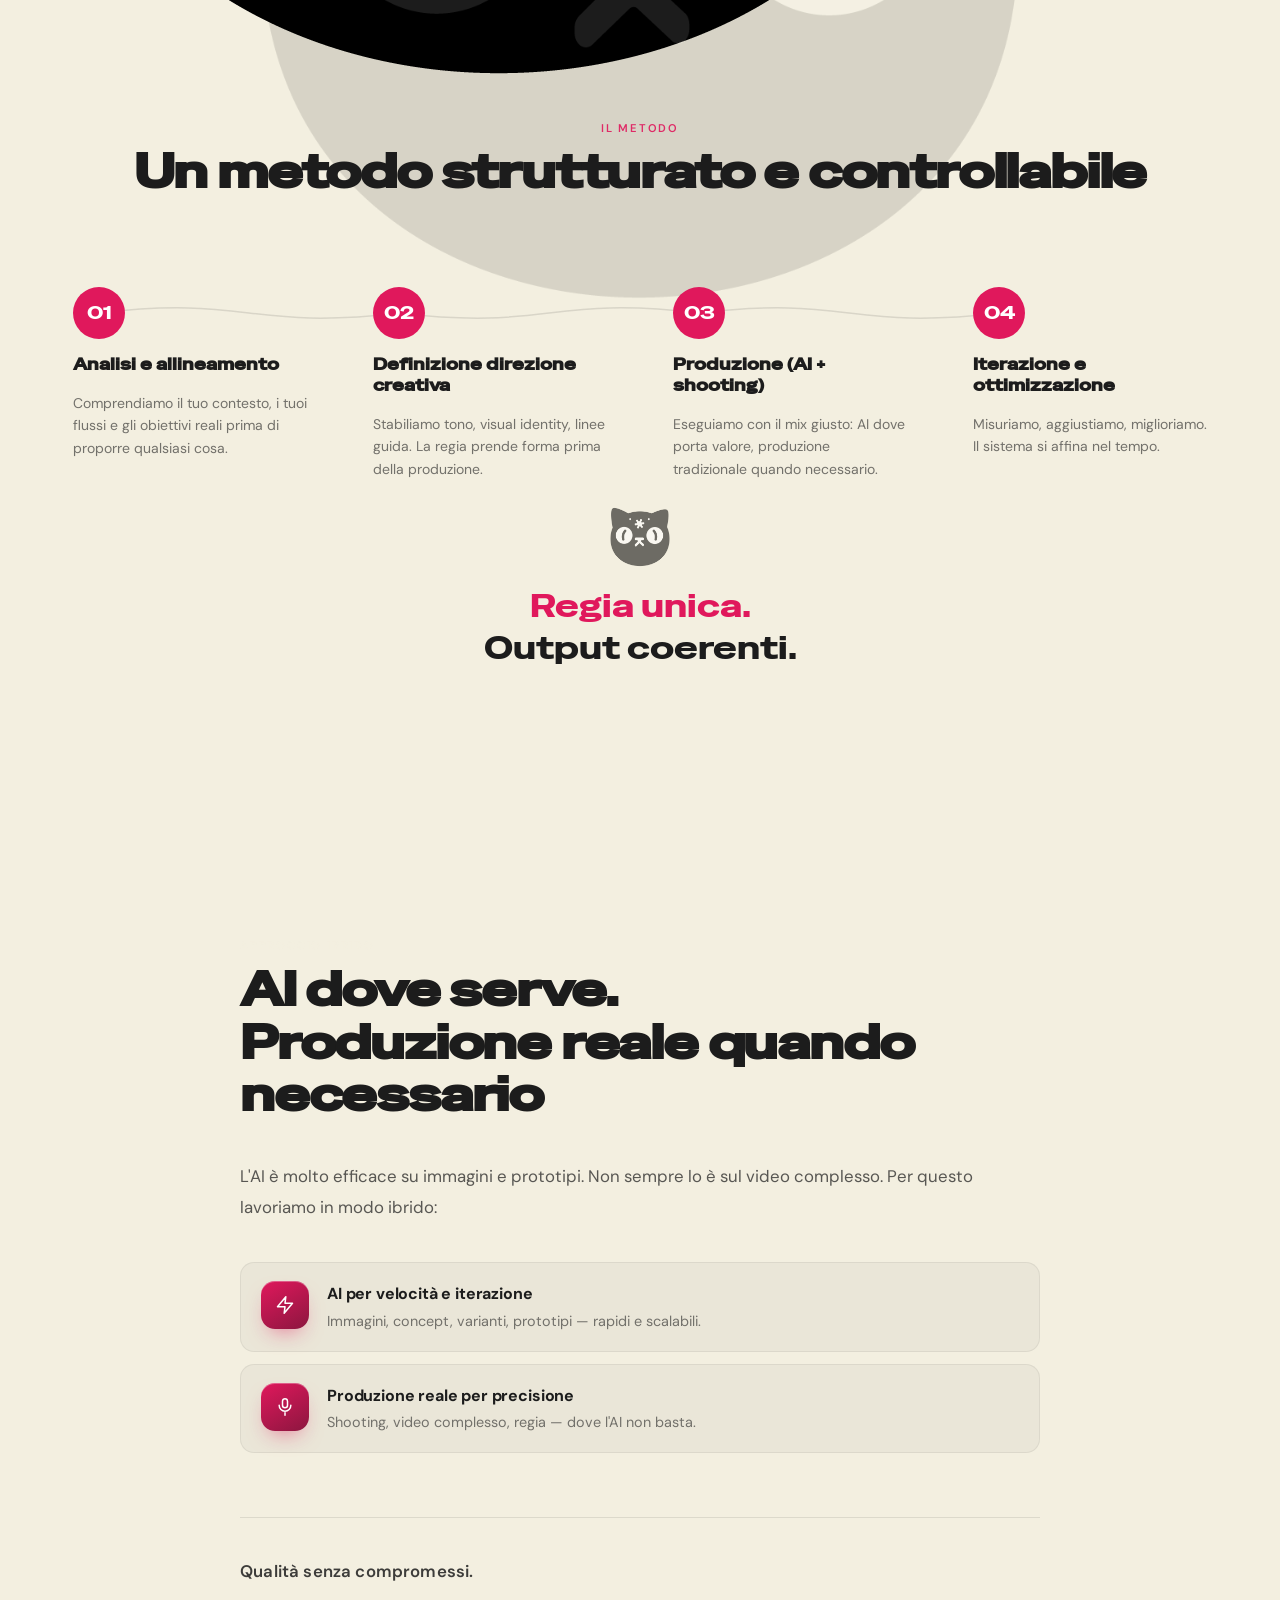
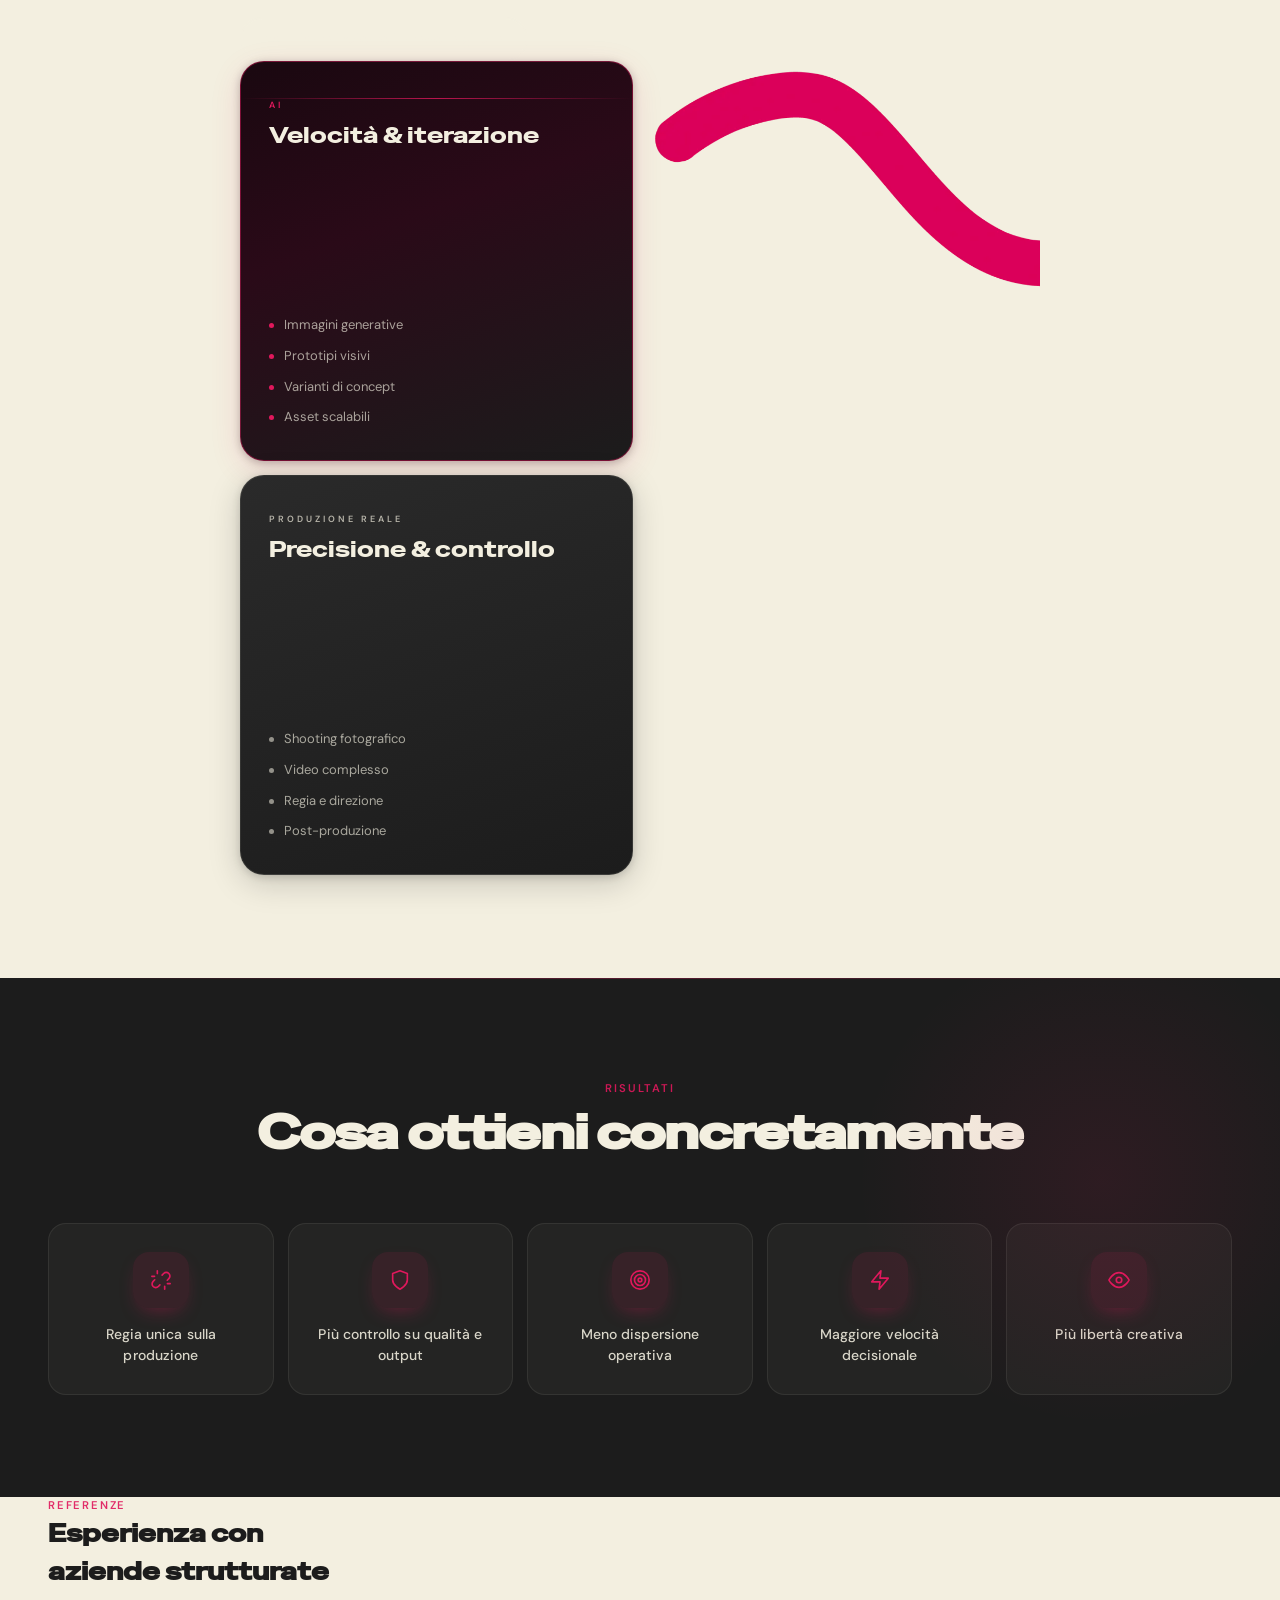
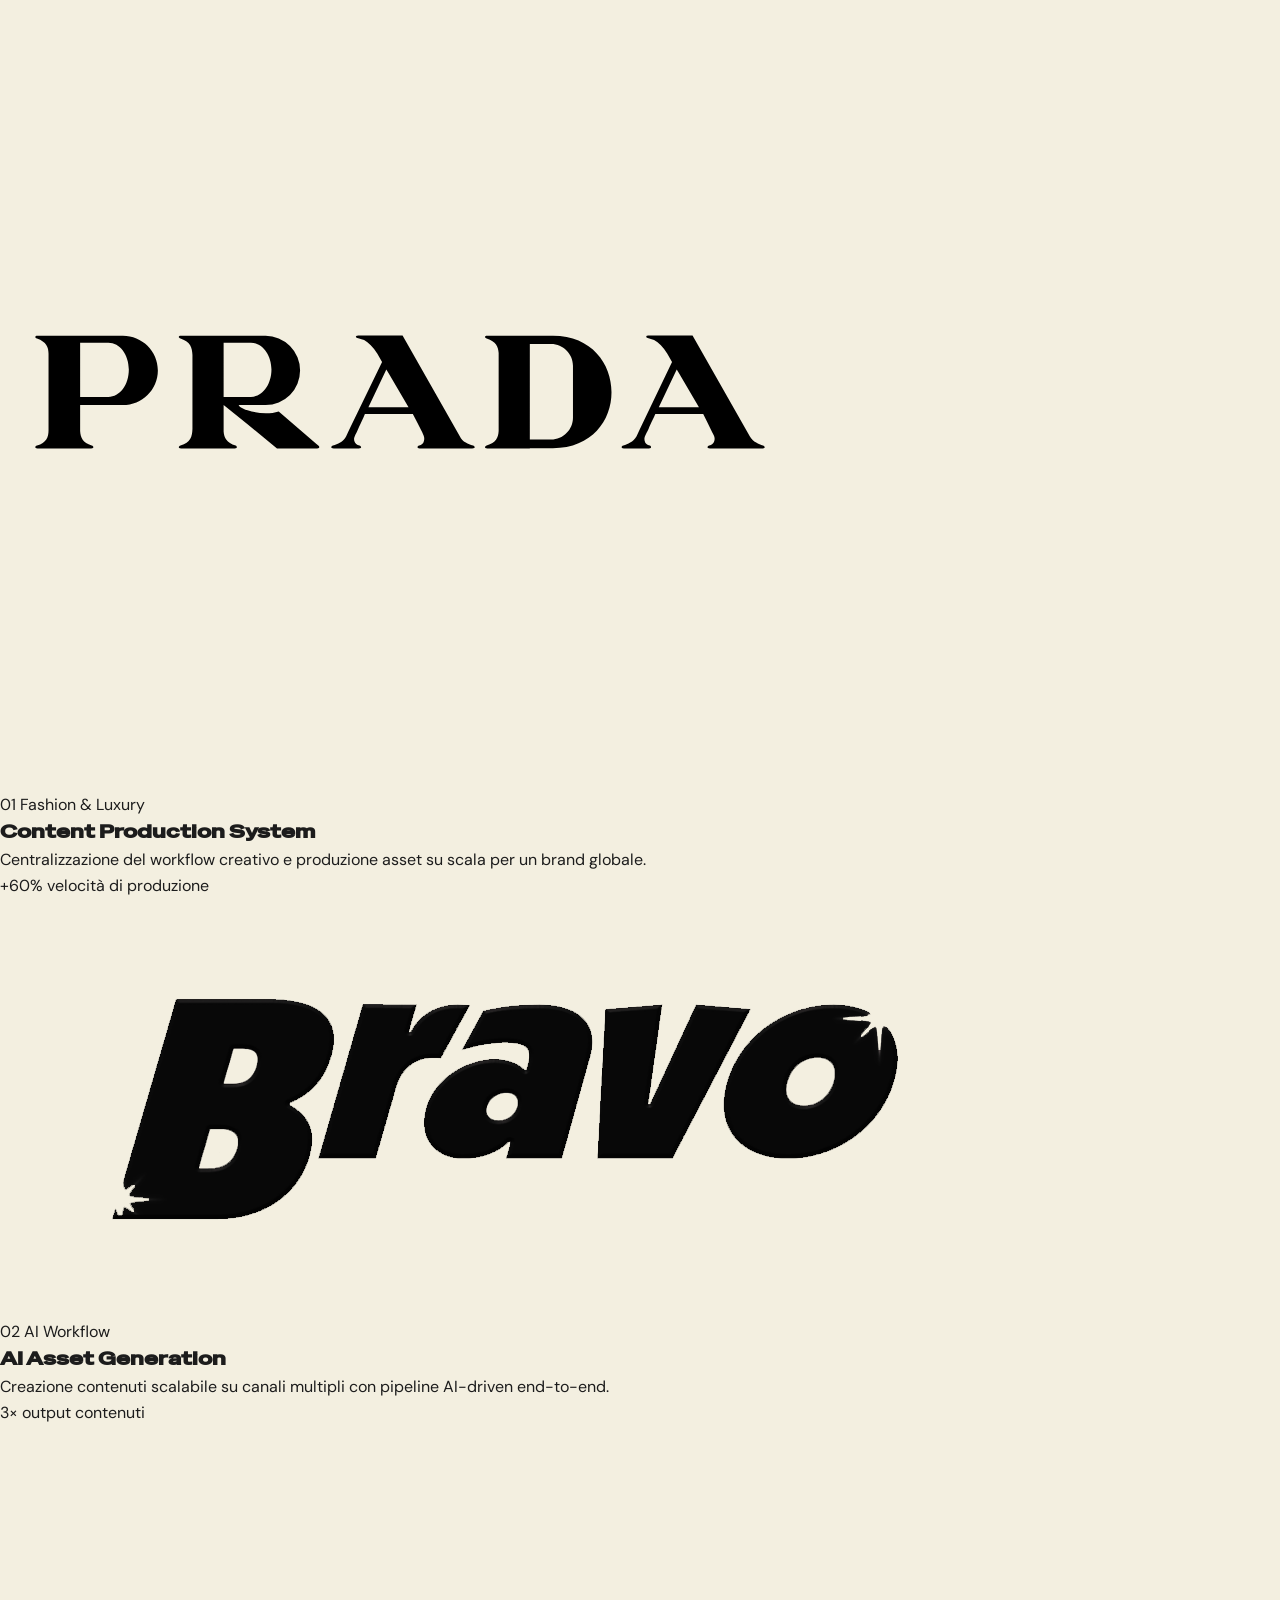
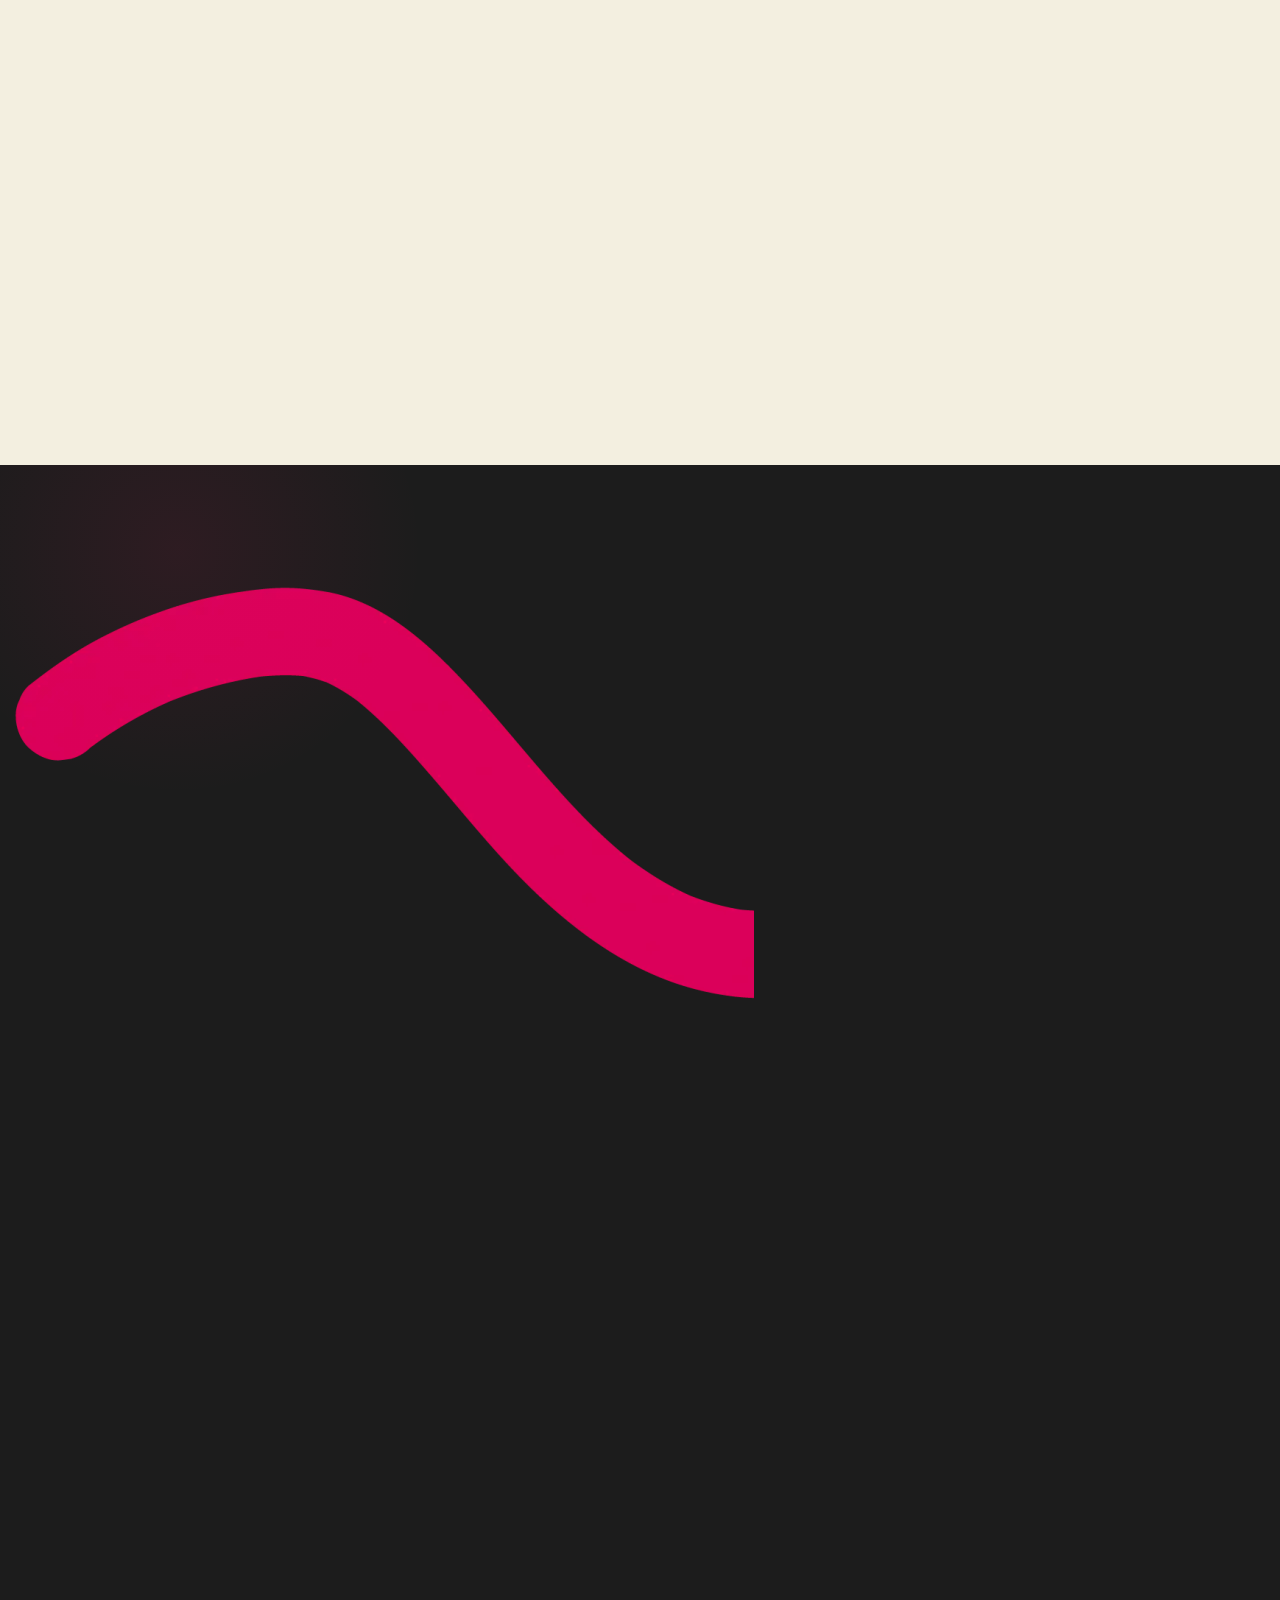
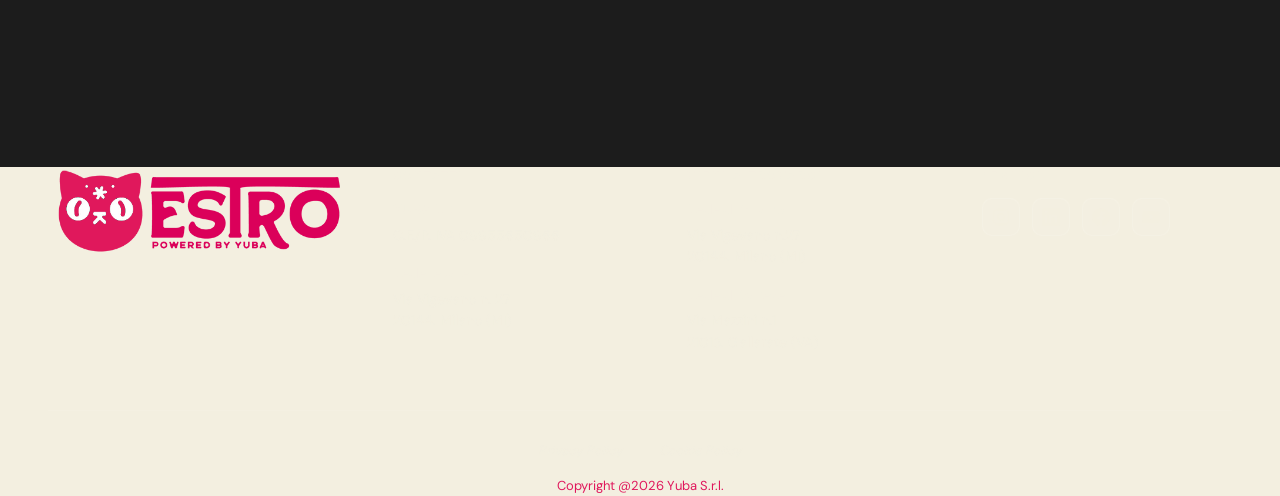
==== commit 615530be: "Rinomina file e cartelle: rimozione spazi e caratteri speciali - Cartelle: LOGHI→loghi, La risposta→" ====
--- a/index.html
+++ b/index.html
@@ -9,28 +9,28 @@
   <meta property="og:type" content="website" />
   <meta name="robots" content="index, follow" />
   <title>AI Creative Production — Estro</title>
-  <link rel="icon" type="image/png" href="gattinoestrofavicon.png" />
+  <link rel="icon" type="image/png" href="gattinoestro.png" />
   <link rel="stylesheet" href="styles.css" />
 
   <!-- Preconnect for Google Fonts -->
   <link rel="preconnect" href="https://fonts.googleapis.com" />
   <link rel="preconnect" href="https://fonts.gstatic.com" crossorigin />
-  <link href="https://fonts.googleapis.com/css2?family=Special+Gothic+Expanded+One&family=DM+Sans:ital,opsz,wght@0,9..40,300;0,9..40,400;0,9..40,500;0,9..40,600;0,9..40,700;1,9..40,400&display=swap" rel="stylesheet" />
 </head>
 <body>
 
   <!-- Scroll progress bar -->
-  <div id="scroll-progress" aria-hidden="true"></div>
+  <div class="scroll-progress" id="scroll-progress" aria-hidden="true"></div>
 
   <!-- ================================================
        NAVBAR
        ================================================ -->
   <header class="navbar" role="banner">
+    <div class="container">
       <div class="navbar__inner">
 
         <a href="#hero" class="navbar__logo" aria-label="Estro — torna all'inizio">
           <img
-            src="Logoestro.webp"
+            src="logoestro.webp"
             alt="Estro logo"
             width="120"
             height="36"
@@ -41,13 +41,10 @@
         <nav class="navbar__nav" aria-label="Navigazione principale">
           <a href="#solution" class="navbar__link">Soluzione</a>
           <a href="#services" class="navbar__link">Servizi</a>
-          <a href="#benefits" class="navbar__link">Risultati</a>
+          <a href="#how-we-work" class="navbar__link">Metodo</a>
           <a href="#trust" class="navbar__link">Casi</a>
+          <a href="#final-cta" class="btn btn--primary navbar__cta">Richiedi consulenza</a>
         </nav>
-
-        <div class="navbar__right">
-          <a href="#final-cta" class="btn btn--primary navbar__cta">Richiedi consulenza <span class="arr">›</span></a>
-        </div>
 
         <button
           class="navbar__hamburger"
@@ -61,15 +58,16 @@
         </button>
 
       </div>
+    </div>
   </header>
 
   <!-- Mobile menu overlay -->
   <div class="navbar__mobile" id="mobile-menu" role="dialog" aria-label="Menu mobile">
     <a href="#solution" class="navbar__mobile-link">Soluzione</a>
     <a href="#services" class="navbar__mobile-link">Servizi</a>
-    <a href="#benefits" class="navbar__mobile-link">Risultati</a>
+    <a href="#how-we-work" class="navbar__mobile-link">Metodo</a>
     <a href="#trust" class="navbar__mobile-link">Casi</a>
-    <a href="#final-cta" class="btn btn--primary btn--lg">Richiedi consulenza <span class="arr">›</span></a>
+    <a href="#final-cta" class="btn btn--primary btn--lg">Richiedi consulenza</a>
   </div>
 
   <main id="main-content">
@@ -79,73 +77,91 @@
          ================================================ -->
     <!-- Hero: full-bleed layout, no container wrapper so video bleeds edge-to-edge -->
     <section class="hero" id="hero" aria-labelledby="hero-headline">
-      <!-- VI: hero ambient glows -->
-      <div class="hero-glow" aria-hidden="true"></div>
-      <div class="hero-glow2" aria-hidden="true"></div>
-
-      <!-- Video: fullscreen background behind text AND form -->
-      <div class="hero__video-wrapper" aria-label="Showreel AI — Estro Creative Production">
-
-        <!-- Layer 0: Vimeo iframe (background) -->
-        <iframe
-          class="hero__video-iframe"
-          src="https://player.vimeo.com/video/1204496524?autoplay=1&muted=1&loop=1&background=1&quality=auto"
-          title="Showreel AI — Estro"
-          allow="autoplay; fullscreen; picture-in-picture"
-          frameborder="0"
-          loading="eager"
-          aria-hidden="true"
-        ></iframe>
-
-        <!-- Dark gradient overlay for text readability -->
-        <div class="hero__video-overlay-dark" aria-hidden="true"></div>
-
-        <!-- Layer 1: subtle crosshair grid -->
-        <div class="hero__grid-layer" aria-hidden="true"></div>
-
-        <!-- Layer 2: scanning line (continuous sweep) -->
-        <div class="hero__scan-line" aria-hidden="true"></div>
-
-        <!-- Layer 3: corner brackets (production frame corners) -->
-        <div class="hero__corner hero__corner--tl" aria-hidden="true"></div>
-        <div class="hero__corner hero__corner--tr" aria-hidden="true"></div>
-        <div class="hero__corner hero__corner--bl" aria-hidden="true"></div>
-        <div class="hero__corner hero__corner--br" aria-hidden="true"></div>
-
-        <!-- Layer 4: top meta bar -->
-        <div class="hero__meta-top" aria-hidden="true">
-          <span class="hero__meta-label">AI CREATIVE PRODUCTION</span>
-          <span class="hero__meta-rec">
-            <span class="hero__meta-rec-dot"></span>REC
-          </span>
-        </div>
-
-        <!-- Layer 5: right-side coordinate ruler -->
-        <div class="hero__ruler" aria-hidden="true">
-          <span class="hero__ruler-tick"></span>
-          <span class="hero__ruler-tick"></span>
-          <span class="hero__ruler-tick"></span>
-          <span class="hero__ruler-tick"></span>
-          <span class="hero__ruler-tick"></span>
-        </div>
-
-      </div>
-
+      <img src="codagatto.webp" alt="" class="deco-tail deco-tail--hero" aria-hidden="true" loading="eager" />
       <div class="hero__inner">
 
-        <!-- Left column: text overlay -->
+        <!-- Left column: video (62%) + text block below -->
         <div class="hero__left">
 
-          <!-- Text block: overlaid on video (desktop), below video (mobile) -->
+          <!--
+            VIDEO: "ESTRO x ELMEC • Neutral To Be Colourful" (YouTube ID: JHJbEeBElqA)
+            Source: Estro - Elmec x Estro.html → elementor-widget-video
+            Cover technique: max(100%, calc(100vh×16/9)) × max(100%, calc(100vw×9/16))
+            ensures correct cover for any container proportion without knowing exact dimensions.
+          -->
+          <div class="hero__video-wrapper" aria-label="Video case study Estro x Elmec">
+
+            <!-- Layer 0: YouTube iframe (background) -->
+            <iframe
+              class="hero__video-iframe"
+              src="https://www.youtube.com/embed/JHJbEeBElqA?autoplay=1&mute=1&loop=1&playlist=JHJbEeBElqA&controls=0&playsinline=1&rel=0&modestbranding=1&disablekb=1&iv_load_policy=3"
+              title="ESTRO x ELMEC • Neutral To Be Colourful"
+              allow="autoplay; encrypted-media; picture-in-picture"
+              frameborder="0"
+              loading="eager"
+              aria-hidden="true"
+            ></iframe>
+
+            <!-- Layer 1: subtle crosshair grid -->
+            <div class="hero__grid-layer" aria-hidden="true"></div>
+
+            <!-- Layer 2: scanning line (continuous sweep) -->
+            <div class="hero__scan-line" aria-hidden="true"></div>
+
+            <!-- Layer 3: corner brackets (production frame corners) -->
+            <div class="hero__corner hero__corner--tl" aria-hidden="true"></div>
+            <div class="hero__corner hero__corner--tr" aria-hidden="true"></div>
+            <div class="hero__corner hero__corner--bl" aria-hidden="true"></div>
+            <div class="hero__corner hero__corner--br" aria-hidden="true"></div>
+
+            <!-- Layer 4: top meta bar -->
+            <div class="hero__meta-top" aria-hidden="true">
+              <span class="hero__meta-label">AI CREATIVE PRODUCTION</span>
+              <span class="hero__meta-rec">
+                <span class="hero__meta-rec-dot"></span>REC
+              </span>
+            </div>
+
+            <!-- Layer 5: right-side coordinate ruler -->
+            <div class="hero__ruler" aria-hidden="true">
+              <span class="hero__ruler-tick"></span>
+              <span class="hero__ruler-tick"></span>
+              <span class="hero__ruler-tick"></span>
+              <span class="hero__ruler-tick"></span>
+              <span class="hero__ruler-tick"></span>
+            </div>
+
+            <!-- Layer 6: bottom glow + gradient + production info -->
+            <div class="hero__video-overlay" aria-hidden="true">
+              <div class="hero__image-content">
+                <div class="hero__image-tag">
+                  <svg width="8" height="8" viewBox="0 0 8 8" fill="currentColor" aria-hidden="true"><circle cx="4" cy="4" r="4"/></svg>
+                  Case study
+                </div>
+                <p class="hero__image-label">ESTRO × ELMEC<br/>Neutral To Be Colourful</p>
+                <p class="hero__image-sublabel">AI Creative Production — 2025</p>
+              </div>
+            </div>
+
+          </div>
+
+          <!-- Text block below the video, same column -->
           <div class="hero__text-block">
             <div class="hero__text-block-inner">
-              <div class="hero-badge" aria-label="AI Creative Production"><span class="hero-badge-dot" aria-hidden="true"></span>AI Creative Production</div>
+              <p class="eyebrow hero__eyebrow">AI Creative Production</p>
               <h1 class="display-xl hero__headline" id="hero-headline">
-                Un'unica regia su <em class="approach__em">creatività</em>, contenuti<br class="hero__br"> e produzione
+                Un'unica regia per contenuti, campagne e produzione creativa
               </h1>
               <p class="body-lg hero__text">
-                L'AI entra nel processo creativo per aumentare<br class="hero__br"> velocità e controllo. La direzione resta centrale.
+                L'AI entra nel processo creativo per aumentare velocità e controllo.<br/>
+                La direzione resta centrale.
               </p>
+            </div>
+            <!-- Decorative horizontal rule with accent -->
+            <div class="hero__text-rule" aria-hidden="true">
+              <span class="hero__text-rule-line"></span>
+              <span class="hero__text-rule-dot"></span>
+              <span class="hero__text-rule-label">AI × Production</span>
             </div>
           </div>
 
@@ -154,46 +170,139 @@
         <!-- Right column: form (38%) -->
         <div class="hero__right">
           <!-- Micro-grid background layer -->
-          <div class="hero__right-grid" aria-hidden="true"></div>
+          <!-- Accent marker top -->
+          <div class="hero__right-accent" aria-hidden="true">
+            <span class="hero__right-accent-line"></span>
+            <span class="hero__right-accent-label">Consulenza</span>
+          </div>
           <div class="hero__right-inner animate-on-scroll delay-2">
-            <div class="hform-wrap">
-              <div class="hform-title">Parliamo del tuo progetto</div>
-              <div class="hform-sub">Nessun impegno · Una conversazione vera</div>
-              <form id="hero-form" novalidate aria-label="Form di contatto">
-                <div class="fg-row">
-                  <div class="fg">
-                    <label for="hero-name">Nome e cognome <span class="req">*</span></label>
-                    <input type="text" id="hero-name" name="name" placeholder="Mario Rossi" required aria-required="true" />
+            <div class="form-card form-card--dark" role="region" aria-labelledby="hero-form-title">
+              <div class="form-card__header">
+                <h2 class="form-card__title" id="hero-form-title">Richiedi una consulenza</h2>
+                <p class="form-card__subtitle">Analizziamo il tuo contesto. Nessun impegno.</p>
+              </div>
+
+              <form
+                class="contact-form"
+                id="hero-form"
+                novalidate
+                aria-label="Form di contatto"
+              >
+                <div class="form__fields">
+                  <div class="form__row">
+                    <div class="form__group">
+                      <label class="form__label" for="hero-name">Nome e cognome</label>
+                      <input
+                        class="form__input"
+                        type="text"
+                        id="hero-name"
+                        name="name"
+                        placeholder="Mario Rossi"
+                        autocomplete="name"
+                        required
+                        aria-required="true"
+                      />
+                      <span class="form__error-msg" role="alert"></span>
+                    </div>
+                    <div class="form__group">
+                      <label class="form__label" for="hero-email">Email</label>
+                      <input
+                        class="form__input"
+                        type="email"
+                        id="hero-email"
+                        name="email"
+                        placeholder="mario@azienda.it"
+                        autocomplete="email"
+                        required
+                        aria-required="true"
+                      />
+                      <span class="form__error-msg" role="alert"></span>
+                    </div>
+                  </div>
+
+                  <div class="form__row">
+                    <div class="form__group">
+                      <label class="form__label" for="hero-phone">Numero di telefono</label>
+                      <input
+                        class="form__input"
+                        type="tel"
+                        id="hero-phone"
+                        name="phone"
+                        placeholder="+39 02 1234567"
+                        autocomplete="tel"
+                        data-type="phone"
+                        required
+                        aria-required="true"
+                      />
+                      <span class="form__error-msg" role="alert"></span>
+                    </div>
+                    <div class="form__group">
+                      <label class="form__label" for="hero-company">Azienda</label>
+                      <input
+                        class="form__input"
+                        type="text"
+                        id="hero-company"
+                        name="company"
+                        placeholder="Nome Azienda S.r.l."
+                        autocomplete="organization"
+                        required
+                        aria-required="true"
+                      />
+                      <span class="form__error-msg" role="alert"></span>
+                    </div>
+                  </div>
+
+                  <div class="form__group">
+                    <label class="form__label" for="hero-message">Messaggio</label>
+                    <textarea
+                      class="form__textarea"
+                      id="hero-message"
+                      name="message"
+                      placeholder="Descrivi brevemente il tuo progetto o la sfida che vuoi affrontare…"
+                      rows="4"
+                      required
+                      aria-required="true"
+                    ></textarea>
                     <span class="form__error-msg" role="alert"></span>
                   </div>
-                  <div class="fg">
-                    <label for="hero-email">Email <span class="req">*</span></label>
-                    <input type="email" id="hero-email" name="email" placeholder="mario@azienda.it" required aria-required="true" />
-                    <span class="form__error-msg" role="alert"></span>
+
+                  <div class="form__group">
+                    <label class="form__label" for="hero-website">
+                      Sito web <span class="form__optional">(facoltativo)</span>
+                    </label>
+                    <input
+                      class="form__input"
+                      type="url"
+                      id="hero-website"
+                      name="website"
+                      placeholder="https://www.tuodominio.it"
+                      autocomplete="url"
+                    />
                   </div>
+
+                  <div class="form__submit">
+                    <button type="submit" class="btn btn--primary btn--full btn--lg">
+                      Richiedi una consulenza
+                    </button>
+                  </div>
+
+                  <p class="form__privacy">
+                    Inviando accetti la nostra
+                    <a href="#" tabindex="0">Privacy Policy</a>.
+                    I tuoi dati non verranno condivisi.
+                  </p>
                 </div>
-                <div class="fg">
-                  <label for="hero-phone">Numero di telefono <span class="req">*</span></label>
-                  <input type="tel" id="hero-phone" name="phone" placeholder="+39 02 1234567" autocomplete="tel" data-type="phone" required aria-required="true" />
-                  <span class="form__error-msg" role="alert"></span>
+
+                <div class="form__success" aria-live="polite">
+                  <div class="form__success-icon" aria-hidden="true">
+                    <svg width="24" height="24" viewBox="0 0 24 24" fill="none" stroke="currentColor" stroke-width="1.8" stroke-linecap="round" stroke-linejoin="round">
+                      <polyline points="20 6 9 17 4 12"/>
+                    </svg>
+                  </div>
+                  <p class="form__success-title display-sm">Messaggio ricevuto</p>
+                  <p class="form__success-text">Ti risponderemo entro 24 ore lavorative. A presto.</p>
                 </div>
-                <div class="fg">
-                  <label for="hero-company">Azienda <span class="req">*</span></label>
-                  <input type="text" id="hero-company" name="company" placeholder="Nome azienda" required aria-required="true" />
-                  <span class="form__error-msg" role="alert"></span>
-                </div>
-                <div class="fg">
-                  <label for="hero-website">Sito web (facoltativo)</label>
-                  <input type="url" id="hero-website" name="website" placeholder="www.acme.it" autocomplete="url" />
-                </div>
-                <div class="fg">
-                  <label for="hero-message">Messaggio</label>
-                  <textarea id="hero-message" name="message" placeholder="Descrivici la situazione attuale e cosa vorreste risolvere."></textarea>
-                </div>
-                <button type="submit" class="f-submit-hero">Invia la richiesta <span class="arr">›</span></button>
               </form>
-              <div class="form-success-vi" id="hero-success" role="alert">✓ Ricevuto. Vi contatteremo presto.</div>
-              <div class="hform-note">* Campi obbligatori · <a href="#">Privacy Policy</a></div>
             </div>
           </div><!-- /.hero__right-inner -->
 
@@ -202,106 +311,114 @@
       </div><!-- /.hero__inner -->
     </section>
 
-
     <!-- ================================================
-         STRIP — servizi (visibile in viewport con hero)
+         2. PROBLEM SECTION
          ================================================ -->
-    <div class="services-strip" aria-hidden="true">
-      <div class="services-strip__track">
-        <span class="services-strip__tx">Strategia Digitale</span><span class="services-strip__sep"></span>
-        <span class="services-strip__tx">Social Media</span><span class="services-strip__sep"></span>
-        <span class="services-strip__tx">Campagne ADV</span><span class="services-strip__sep"></span>
-        <span class="services-strip__tx">Content Marketing</span><span class="services-strip__sep"></span>
-        <span class="services-strip__tx">SEO</span><span class="services-strip__sep"></span>
-        <span class="services-strip__tx">Brand Identity</span><span class="services-strip__sep"></span>
-        <span class="services-strip__tx">Email Marketing</span><span class="services-strip__sep"></span>
-        <span class="services-strip__tx">Analytics</span><span class="services-strip__sep services-strip__sep--mobile-only"></span>
-        <!-- duplicate for seamless mobile marquee -->
-        <span class="services-strip__tx services-strip__dup">Strategia Digitale</span><span class="services-strip__sep services-strip__dup"></span>
-        <span class="services-strip__tx services-strip__dup">Social Media</span><span class="services-strip__sep services-strip__dup"></span>
-        <span class="services-strip__tx services-strip__dup">Campagne ADV</span><span class="services-strip__sep services-strip__dup"></span>
-        <span class="services-strip__tx services-strip__dup">Content Marketing</span><span class="services-strip__sep services-strip__dup"></span>
-        <span class="services-strip__tx services-strip__dup">SEO</span><span class="services-strip__sep services-strip__dup"></span>
-        <span class="services-strip__tx services-strip__dup">Brand Identity</span><span class="services-strip__sep services-strip__dup"></span>
-        <span class="services-strip__tx services-strip__dup">Email Marketing</span><span class="services-strip__sep services-strip__dup"></span>
-        <span class="services-strip__tx services-strip__dup">Analytics</span>
+    <section class="section problem" id="problem" aria-labelledby="problem-title">
+      <div class="container">
+        <div class="problem__inner">
+
+          <div class="problem__left">
+            <p class="eyebrow animate-on-scroll">Il contesto</p>
+            <h2 class="display-lg problem__title animate-on-scroll delay-1" id="problem-title">
+              La produzione creativa è diventata complessa
+            </h2>
+            <p class="problem__subtitle animate-on-scroll delay-1">
+              Quando strategia, produzione e strumenti non parlano la stessa lingua, il risultato si vede — o meglio, non si vede.
+            </p>
+
+            <ul class="problem__list" aria-label="Problemi principali">
+              <li class="problem__item animate-on-scroll delay-1">
+                <div class="problem__item-icon" aria-hidden="true">
+                  <svg width="18" height="18" viewBox="0 0 24 24" fill="none" stroke="currentColor" stroke-width="1.8" stroke-linecap="round" stroke-linejoin="round">
+                    <polygon points="12 2 2 7 12 12 22 7 12 2"></polygon><polyline points="2 17 12 22 22 17"></polyline><polyline points="2 12 12 17 22 12"></polyline>
+                  </svg>
+                </div>
+                <div class="problem__item-text">
+                  <span class="problem__item-label">Più contenuti, più canali</span>
+                  <span class="problem__item-desc">La domanda di output creativo cresce senza sosta, su ogni piattaforma.</span>
+                </div>
+              </li>
+              <li class="problem__item animate-on-scroll delay-2">
+                <div class="problem__item-icon" aria-hidden="true">
+                  <svg width="18" height="18" viewBox="0 0 24 24" fill="none" stroke="currentColor" stroke-width="1.8" stroke-linecap="round" stroke-linejoin="round">
+                    <circle cx="12" cy="12" r="9"></circle><polyline points="12 8 12 12 14 14"></polyline>
+                  </svg>
+                </div>
+                <div class="problem__item-text">
+                  <span class="problem__item-label">Meno tempo disponibile</span>
+                  <span class="problem__item-desc">I tempi si comprimono mentre la qualità attesa sale.</span>
+                </div>
+              </li>
+              <li class="problem__item animate-on-scroll delay-3">
+                <div class="problem__item-icon" aria-hidden="true">
+                  <svg width="18" height="18" viewBox="0 0 24 24" fill="none" stroke="currentColor" stroke-width="1.8" stroke-linecap="round" stroke-linejoin="round">
+                    <polyline points="16 18 22 12 16 6"></polyline><polyline points="8 6 2 12 8 18"></polyline>
+                  </svg>
+                </div>
+                <div class="problem__item-text">
+                  <span class="problem__item-label">Strumenti proliferano, controllo cala</span>
+                  <span class="problem__item-desc">Più tool non significa più coerenza. Spesso è il contrario.</span>
+                </div>
+              </li>
+            </ul>
+          </div>
+
+          <div class="problem__right">
+            <div class="problem__result-card animate-on-scroll delay-1">
+              <span class="problem__card-num" aria-hidden="true">01</span>
+              <div class="problem__card-icon" aria-hidden="true">
+                <svg width="18" height="18" viewBox="0 0 24 24" fill="none" stroke="currentColor" stroke-width="1.8" stroke-linecap="round" stroke-linejoin="round">
+                  <path d="M10 13a5 5 0 0 0 7.54.54l3-3a5 5 0 0 0-7.07-7.07l-1.72 1.71"></path>
+                  <path d="M14 11a5 5 0 0 0-7.54-.54l-3 3a5 5 0 0 0 7.07 7.07l1.71-1.71"></path>
+                </svg>
+              </div>
+              <p class="problem__result-text">Attività scollegate tra strategia e produzione</p>
+            </div>
+            <div class="problem__result-card animate-on-scroll delay-2">
+              <span class="problem__card-num" aria-hidden="true">02</span>
+              <div class="problem__card-icon" aria-hidden="true">
+                <svg width="18" height="18" viewBox="0 0 24 24" fill="none" stroke="currentColor" stroke-width="1.8" stroke-linecap="round" stroke-linejoin="round">
+                  <circle cx="12" cy="12" r="10"></circle><line x1="12" y1="8" x2="12" y2="12"></line><line x1="12" y1="16" x2="12.01" y2="16"></line>
+                </svg>
+              </div>
+              <p class="problem__result-text">Direzione creativa poco chiara o assente</p>
+            </div>
+            <div class="problem__result-card animate-on-scroll delay-3">
+              <span class="problem__card-num" aria-hidden="true">03</span>
+              <div class="problem__card-icon" aria-hidden="true">
+                <svg width="18" height="18" viewBox="0 0 24 24" fill="none" stroke="currentColor" stroke-width="1.8" stroke-linecap="round" stroke-linejoin="round">
+                  <polyline points="23 18 13.5 8.5 8.5 13.5 1 6"></polyline><polyline points="17 18 23 18 23 12"></polyline>
+                </svg>
+              </div>
+              <p class="problem__result-text">Qualità difficile da mantenere nel tempo</p>
+            </div>
+            <div class="problem__result-card animate-on-scroll delay-4">
+              <span class="problem__card-num" aria-hidden="true">04</span>
+              <div class="problem__card-icon" aria-hidden="true">
+                <svg width="18" height="18" viewBox="0 0 24 24" fill="none" stroke="currentColor" stroke-width="1.8" stroke-linecap="round" stroke-linejoin="round">
+                  <rect x="2" y="7" width="20" height="14" rx="2" ry="2"></rect><path d="M16 21V5a2 2 0 0 0-2-2h-4a2 2 0 0 0-2 2v16"></path>
+                </svg>
+              </div>
+              <p class="problem__result-text">Costi e tempi difficili da controllare</p>
+            </div>
+          </div>
+
+        </div>
       </div>
-    </div>
-      </div>
-    </div>
-
-    <!-- ================================================
-         LOGO WALL — clienti
-         ================================================ -->
-    <div class="logo-wall" aria-label="Alcuni dei nostri clienti">
-      <div class="logo-wall__row logo-wall__row--fwd">
-        <div class="logo-wall__logo"><img src="tutti i logh/Prada.webp" alt="Prada" loading="lazy" /></div>
-        <div class="logo-wall__logo"><img src="tutti i logh/gucci.webp" alt="Gucci" loading="lazy" /></div>
-        <div class="logo-wall__logo"><img src="tutti i logh/lamborghini.webp" alt="Lamborghini" loading="lazy" /></div>
-        <div class="logo-wall__logo"><img src="tutti i logh/cartier.webp" alt="Cartier" loading="lazy" /></div>
-        <div class="logo-wall__logo"><img src="tutti i logh/spotify.webp" alt="Spotify" loading="lazy" /></div>
-        <div class="logo-wall__logo"><img src="tutti i logh/ariston.webp" alt="Ariston" loading="lazy" /></div>
-        <div class="logo-wall__logo"><img src="tutti i logh/redbull.png" alt="Red Bull" loading="lazy" /></div>
-        <div class="logo-wall__logo"><img src="tutti i logh/pandora.webp" alt="Pandora" loading="lazy" /></div>
-        <div class="logo-wall__logo"><img src="tutti i logh/patagonia.webp" alt="Patagonia" loading="lazy" /></div>
-        <div class="logo-wall__logo"><img src="tutti i logh/seven.webp" alt="Seven" loading="lazy" /></div>
-        <div class="logo-wall__logo"><img src="tutti i logh/leolandia.webp" alt="Leolandia" loading="lazy" /></div>
-        <div class="logo-wall__logo"><img src="tutti i logh/motoguzzi.webp" alt="Moto Guzzi" loading="lazy" /></div>
-        <div class="logo-wall__logo"><img src="tutti i logh/sector.webp" alt="Sector" loading="lazy" /></div>
-        <div class="logo-wall__logo"><img src="tutti i logh/terranova.webp" alt="Terranova" loading="lazy" /></div>
-        <div class="logo-wall__logo"><img src="tutti i logh/remax.webp" alt="RE/MAX" loading="lazy" /></div>
-        <div class="logo-wall__logo"><img src="tutti i logh/bocconi.webp" alt="Bocconi" loading="lazy" /></div>
-        <div class="logo-wall__logo"><img src="tutti i logh/humanitas.webp" alt="Humanitas" loading="lazy" /></div>
-        <div class="logo-wall__logo"><img src="tutti i logh/aprilia.webp" alt="Aprilia" loading="lazy" /></div>
-        <div class="logo-wall__logo"><img src="tutti i logh/kawasaki.webp" alt="Kawasaki" loading="lazy" /></div>
-        <div class="logo-wall__logo"><img src="tutti i logh/rai.webp" alt="RAI" loading="lazy" /></div>
-        <div class="logo-wall__logo"><img src="tutti i logh/ted.webp" alt="TED" loading="lazy" /></div>
-        <div class="logo-wall__logo"><img src="tutti i logh/condenast.webp" alt="Condé Nast" loading="lazy" /></div>
-        <div class="logo-wall__logo"><img src="tutti i logh/biorepair.webp" alt="Biorepair" loading="lazy" /></div>
-        <div class="logo-wall__logo"><img src="tutti i logh/awlab.webp" alt="Awlab" loading="lazy" /></div>
-        <div class="logo-wall__logo"><img src="tutti i logh/langelica.webp" alt="L'Angelica" loading="lazy" /></div>
-        <!-- duplicati per loop seamless -->
-        <div class="logo-wall__logo"><img src="tutti i logh/Prada.webp" alt="Prada" loading="lazy" /></div>
-        <div class="logo-wall__logo"><img src="tutti i logh/gucci.webp" alt="Gucci" loading="lazy" /></div>
-        <div class="logo-wall__logo"><img src="tutti i logh/lamborghini.webp" alt="Lamborghini" loading="lazy" /></div>
-        <div class="logo-wall__logo"><img src="tutti i logh/cartier.webp" alt="Cartier" loading="lazy" /></div>
-        <div class="logo-wall__logo"><img src="tutti i logh/spotify.webp" alt="Spotify" loading="lazy" /></div>
-        <div class="logo-wall__logo"><img src="tutti i logh/ariston.webp" alt="Ariston" loading="lazy" /></div>
-        <div class="logo-wall__logo"><img src="tutti i logh/redbull.png" alt="Red Bull" loading="lazy" /></div>
-        <div class="logo-wall__logo"><img src="tutti i logh/pandora.webp" alt="Pandora" loading="lazy" /></div>
-        <div class="logo-wall__logo"><img src="tutti i logh/patagonia.webp" alt="Patagonia" loading="lazy" /></div>
-        <div class="logo-wall__logo"><img src="tutti i logh/seven.webp" alt="Seven" loading="lazy" /></div>
-        <div class="logo-wall__logo"><img src="tutti i logh/leolandia.webp" alt="Leolandia" loading="lazy" /></div>
-        <div class="logo-wall__logo"><img src="tutti i logh/motoguzzi.webp" alt="Moto Guzzi" loading="lazy" /></div>
-        <div class="logo-wall__logo"><img src="tutti i logh/sector.webp" alt="Sector" loading="lazy" /></div>
-        <div class="logo-wall__logo"><img src="tutti i logh/terranova.webp" alt="Terranova" loading="lazy" /></div>
-        <div class="logo-wall__logo"><img src="tutti i logh/remax.webp" alt="RE/MAX" loading="lazy" /></div>
-        <div class="logo-wall__logo"><img src="tutti i logh/bocconi.webp" alt="Bocconi" loading="lazy" /></div>
-        <div class="logo-wall__logo"><img src="tutti i logh/humanitas.webp" alt="Humanitas" loading="lazy" /></div>
-        <div class="logo-wall__logo"><img src="tutti i logh/aprilia.webp" alt="Aprilia" loading="lazy" /></div>
-        <div class="logo-wall__logo"><img src="tutti i logh/kawasaki.webp" alt="Kawasaki" loading="lazy" /></div>
-        <div class="logo-wall__logo"><img src="tutti i logh/rai.webp" alt="RAI" loading="lazy" /></div>
-        <div class="logo-wall__logo"><img src="tutti i logh/ted.webp" alt="TED" loading="lazy" /></div>
-        <div class="logo-wall__logo"><img src="tutti i logh/condenast.webp" alt="Condé Nast" loading="lazy" /></div>
-        <div class="logo-wall__logo"><img src="tutti i logh/biorepair.webp" alt="Biorepair" loading="lazy" /></div>
-        <div class="logo-wall__logo"><img src="tutti i logh/awlab.webp" alt="Awlab" loading="lazy" /></div>
-        <div class="logo-wall__logo"><img src="tutti i logh/langelica.webp" alt="L'Angelica" loading="lazy" /></div>
-      </div>
-    </div>
+    </section>
 
     <!-- ================================================
          3. SOLUTION
          ================================================ -->
     <section class="section solution" id="solution" aria-labelledby="solution-title">
-      <!-- VI: sol-glow ambient -->
-      <div class="sol-glow" aria-hidden="true"></div>
       <div class="container">
         <div class="solution__inner">
 
           <div class="solution__left">
-            <div class="section-tag animate-on-scroll">Cosa sappiamo fare con l'AI</div>
+            <p class="eyebrow animate-on-scroll">La risposta</p>
             <h2 class="display-lg solution__title animate-on-scroll delay-1" id="solution-title">
-              <em class="approach__em">Un unico sistema</em> per governare tutto
+              Un unico sistema per governare tutto
             </h2>
 
             <p class="body-lg solution__copy animate-on-scroll delay-1">
@@ -310,36 +427,9 @@
             </p>
 
             <ul class="solution__list animate-on-scroll delay-2" aria-label="Componenti del sistema">
-              <li class="solution__list-item">
-                <svg class="solution__list-icon" width="18" height="18" viewBox="0 0 24 24" fill="none" stroke="currentColor" stroke-width="1.8" stroke-linecap="round" stroke-linejoin="round" aria-hidden="true">
-                  <!-- apertura/regia: viewfinder -->
-                  <circle cx="12" cy="12" r="3"></circle>
-                  <path d="M3 7V5a2 2 0 0 1 2-2h2"></path>
-                  <path d="M17 3h2a2 2 0 0 1 2 2v2"></path>
-                  <path d="M21 17v2a2 2 0 0 1-2 2h-2"></path>
-                  <path d="M7 21H5a2 2 0 0 1-2-2v-2"></path>
-                </svg>
-                Direzione creativa
-              </li>
-              <li class="solution__list-item">
-                <svg class="solution__list-icon" width="18" height="18" viewBox="0 0 24 24" fill="none" stroke="currentColor" stroke-width="1.8" stroke-linecap="round" stroke-linejoin="round" aria-hidden="true">
-                  <!-- AI + produzione: fulmine in cerchio -->
-                  <circle cx="12" cy="12" r="9"></circle>
-                  <polygon points="13 2 3 14 12 14 11 22 21 10 12 10 13 2" transform="scale(0.55) translate(10.8,10.8)"></polygon>
-                </svg>
-                Produzione (AI + tradizionale)
-              </li>
-              <li class="solution__list-item">
-                <svg class="solution__list-icon" width="18" height="18" viewBox="0 0 24 24" fill="none" stroke="currentColor" stroke-width="1.8" stroke-linecap="round" stroke-linejoin="round" aria-hidden="true">
-                  <!-- canali / distribuzione: share/network -->
-                  <circle cx="18" cy="5" r="3"></circle>
-                  <circle cx="6" cy="12" r="3"></circle>
-                  <circle cx="18" cy="19" r="3"></circle>
-                  <line x1="8.59" y1="13.51" x2="15.42" y2="17.49"></line>
-                  <line x1="15.41" y1="6.51" x2="8.59" y2="10.49"></line>
-                </svg>
-                Output coordinati su ogni canale
-              </li>
+              <li class="solution__list-item">Direzione creativa</li>
+              <li class="solution__list-item">Produzione (AI + tradizionale)</li>
+              <li class="solution__list-item">Output coordinati su ogni canale</li>
             </ul>
 
             <p class="solution__closing animate-on-scroll delay-2">
@@ -352,26 +442,64 @@
             </div>
           </div>
 
-          <!-- ── Ring Carousel ── -->
-          <div class="ring-carousel" id="solution-carousel" aria-label="Case studies visivi">
-            <div class="ring-carousel__stage">
-              <div class="ring-card" data-index="0" data-brand="Bustomotor">
-                <img src="La risposta con loghi/BUSTOMOTOR.webp" alt="Bustomotor — AI Creative Production" loading="lazy" />
-              </div>
-              <div class="ring-card" data-index="1" data-brand="Blanx">
-                <img src="La risposta con loghi/Blanx.webp" alt="Blanx — AI Creative Production" loading="lazy" />
-              </div>
-              <div class="ring-card" data-index="2" data-brand="Miu Miu">
-                <img src="La risposta con loghi/Miumiu.webp" alt="Miu Miu — AI Creative Production" loading="lazy" />
-              </div>
-              <div class="ring-card" data-index="3" data-brand="Prada">
-                <img src="La risposta con loghi/Prada.webp" alt="Prada — AI Creative Production" loading="lazy" />
-              </div>
-              <div class="ring-card" data-index="4" data-brand="Miu Miu">
-                <img src="La risposta con loghi/miumiu.webp" alt="Miu Miu — AI Creative Production" loading="lazy" />
-              </div>
-              <div class="ring-card" data-index="5" data-brand="Bravo">
-                <img src="La risposta con loghi/Bravo.webp" alt="Bravo — AI Creative Production" loading="lazy" />
+          <div class="solution__visual animate-on-scroll delay-2" aria-hidden="true">
+
+            <!-- Outer atmospheric glow — extends into section bg -->
+            <div class="solution__atmosphere" aria-hidden="true"></div>
+
+            <div class="solution__frame">
+
+              <!-- Slideshow of 4 client images -->
+              <div class="solution__slideshow" aria-label="Case studies visivi">
+                <img class="solution__slide solution__slide--active" src="larisposta/bustomotor.webp"  alt="Bustomotor — AI Creative Production" loading="lazy" />
+                <img class="solution__slide" src="larisposta/fuocobravo.webp"  alt="Fuoco Bravo — AI Creative Production" loading="lazy" />
+                <img class="solution__slide" src="larisposta/miumiu.webp"     alt="Miu Miu — AI Creative Production"    loading="lazy" />
+                <img class="solution__slide" src="larisposta/prada.webp"   alt="Prada — AI Creative Production"      loading="lazy" />
+              </div>
+
+              <!-- Slide indicator dots -->
+              <div class="solution__dots" aria-hidden="true">
+                <span class="solution__dot solution__dot--active"></span>
+                <span class="solution__dot"></span>
+                <span class="solution__dot"></span>
+                <span class="solution__dot"></span>
+              </div>
+
+              <!-- Crosshair grid overlay -->
+              <div class="solution__grid-overlay" aria-hidden="true"></div>
+
+              <!-- Scanning line -->
+              <div class="solution__scan" aria-hidden="true"></div>
+
+              <!-- Radial glow (bottom) -->
+              <div class="solution__glow" aria-hidden="true"></div>
+
+              <!-- Corner brackets -->
+              <span class="solution__corner solution__corner--tl" aria-hidden="true"></span>
+              <span class="solution__corner solution__corner--tr" aria-hidden="true"></span>
+              <span class="solution__corner solution__corner--bl" aria-hidden="true"></span>
+              <span class="solution__corner solution__corner--br" aria-hidden="true"></span>
+
+              <!-- Coordinate data markers -->
+              <div class="solution__marker solution__marker--a" aria-hidden="true"></div>
+              <div class="solution__marker solution__marker--b" aria-hidden="true"></div>
+              <div class="solution__marker solution__marker--c" aria-hidden="true"></div>
+
+              <!-- Meta label -->
+              <div class="solution__meta-label" aria-hidden="true">
+                <span class="solution__meta-dot"></span>SISTEMA ATTIVO
+              </div>
+
+              <!-- Floating workflow mini-card -->
+              <div class="solution__mini-card" aria-hidden="true">
+                <p class="solution__mini-card-label">Pipeline</p>
+                <div class="solution__mini-card-flow">
+                  <span class="solution__mini-node">Brief</span>
+                  <svg width="14" height="14" viewBox="0 0 24 24" fill="none" stroke="#E0185C" stroke-width="1.8" stroke-linecap="round" stroke-linejoin="round"><line x1="5" y1="12" x2="19" y2="12"/><polyline points="12 5 19 12 12 19"/></svg>
+                  <span class="solution__mini-node">AI</span>
+                  <svg width="14" height="14" viewBox="0 0 24 24" fill="none" stroke="#E0185C" stroke-width="1.8" stroke-linecap="round" stroke-linejoin="round"><line x1="5" y1="12" x2="19" y2="12"/><polyline points="12 5 19 12 12 19"/></svg>
+                  <span class="solution__mini-node solution__mini-node--active">Output</span>
+                </div>
               </div>
 
             </div>
@@ -385,63 +513,58 @@
          4. VALUE PROPOSITIONS
          ================================================ -->
     <section class="section value-props" id="value-props" aria-labelledby="value-props-title">
+      <img src="zampanera.webp" alt="" class="deco-paw deco-paw--vp" aria-hidden="true" loading="lazy" />
       <div class="container">
 
         <header class="value-props__header animate-on-scroll">
           <p class="eyebrow" style="margin-bottom:0.5rem;">Perché funziona</p>
-          <h2 class="display-lg value-props__title" id="value-props-title">Cosa cambia <em class="approach__em">concretamente</em></h2>
+          <h2 class="display-lg value-props__title" id="value-props-title">Cosa cambia concretamente</h2>
           <p class="body-lg value-props__subtitle">
-            Non uno strumento in più. Un sistema di lavoro diverso
+            Non uno strumento in più. Un sistema di lavoro diverso.
           </p>
         </header>
 
         <div class="grid-3" role="list">
 
-          <!-- Card 1 — featured (VI .ic.feat) -->
-          <article class="value-card value-card--feat animate-on-scroll delay-1" role="listitem">
-            <span class="value-card__num" aria-hidden="true">01</span>
+          <!-- Link/chain icon (VI file 1, SVG 1) — represents "everything connected under one direction" -->
+          <article class="value-card animate-on-scroll delay-1" role="listitem">
             <div class="value-card__icon" aria-hidden="true">
-              <svg width="25" height="25" viewBox="0 0 24 24" fill="none" stroke="currentColor" stroke-width="1.8" stroke-linecap="round" stroke-linejoin="round">
+              <svg width="24" height="24" viewBox="0 0 24 24" fill="none" stroke="currentColor" stroke-width="1.8" stroke-linecap="round" stroke-linejoin="round">
+                <path d="M18.84 12.25l1.72-1.71a4 4 0 0 0-5.66-5.66l-1.71 1.72"></path><path d="M5.17 11.75l-1.72 1.71a4 4 0 1 0 5.66 5.66l1.71-1.72"></path><line x1="8" y1="2" x2="8" y2="5"></line><line x1="2" y1="8" x2="5" y2="8"></line><line x1="16" y1="19" x2="16" y2="22"></line><line x1="19" y1="16" x2="22" y2="16"></line>
+              </svg>
+            </div>
+            <h3 class="value-card__title">Regia completa</h3>
+            <p class="value-card__text">
+              Un'unica direzione su tutta la produzione.
+              Strategia, creatività e output lavorano insieme, senza rimpalli.
+            </p>
+          </article>
+
+          <!-- Layers/stack icon (VI file 1, SVG 7) — represents "multiple layers integrated" -->
+          <article class="value-card animate-on-scroll delay-2" role="listitem">
+            <div class="value-card__icon" aria-hidden="true">
+              <svg width="24" height="24" viewBox="0 0 24 24" fill="none" stroke="currentColor" stroke-width="1.8" stroke-linecap="round" stroke-linejoin="round">
+                <polygon points="12 2 2 7 12 12 22 7 12 2"></polygon><polyline points="2 17 12 22 22 17"></polyline><polyline points="2 12 12 17 22 12"></polyline>
+              </svg>
+            </div>
+            <h3 class="value-card__title">Integrazione reale</h3>
+            <p class="value-card__text">
+              AI e produzione tradizionale nello stesso flusso.
+              Nessuna frammentazione. Nessun rimpallo.
+            </p>
+          </article>
+
+          <!-- Shield icon (VI file 1, SVG 12 & file 2, SVG 7) — represents "quality and reliability" -->
+          <article class="value-card animate-on-scroll delay-3" role="listitem">
+            <div class="value-card__icon" aria-hidden="true">
+              <svg width="24" height="24" viewBox="0 0 24 24" fill="none" stroke="currentColor" stroke-width="1.8" stroke-linecap="round" stroke-linejoin="round">
                 <path d="M12 22s8-4 8-10V5l-8-3-8 3v7c0 6 8 10 8 10z"></path>
               </svg>
             </div>
-            <h3 class="value-card__title">Regia completa</h3>
-            <span class="value-card__strength">Full-stack + responsabilità</span>
-            <p class="value-card__text">
-              Un'unica direzione su tutta la produzione.
-              Strategia, creatività e output lavorano insieme, con responsabilità chiara sui risultati.
-            </p>
-          </article>
-
-          <!-- Card 2 -->
-          <article class="value-card animate-on-scroll delay-2" role="listitem">
-            <span class="value-card__num" aria-hidden="true">02</span>
-            <div class="value-card__icon" aria-hidden="true">
-              <svg width="25" height="25" viewBox="0 0 24 24" fill="none" stroke="currentColor" stroke-width="1.8" stroke-linecap="round" stroke-linejoin="round">
-                <circle cx="18" cy="5" r="3"></circle><circle cx="6" cy="12" r="3"></circle><circle cx="18" cy="19" r="3"></circle><line x1="8.59" y1="13.51" x2="15.42" y2="17.49"></line><line x1="15.41" y1="6.51" x2="8.59" y2="10.49"></line>
-              </svg>
-            </div>
-            <h3 class="value-card__title">Integrazione reale</h3>
-            <span class="value-card__strength">Unico centro decisionale</span>
-            <p class="value-card__text">
-              AI e produzione tradizionale nello stesso flusso.
-              Nessuna frammentazione. Un solo referente conosce tutto il quadro.
-            </p>
-          </article>
-
-          <!-- Card 3 -->
-          <article class="value-card animate-on-scroll delay-3" role="listitem">
-            <span class="value-card__num" aria-hidden="true">03</span>
-            <div class="value-card__icon" aria-hidden="true">
-              <svg width="25" height="25" viewBox="0 0 24 24" fill="none" stroke="currentColor" stroke-width="1.8" stroke-linecap="round" stroke-linejoin="round">
-                <polyline points="9 11 12 14 22 4"></polyline><path d="M21 12v7a2 2 0 0 1-2 2H5a2 2 0 0 1-2-2V5a2 2 0 0 1 2-2h11"></path>
-              </svg>
-            </div>
             <h3 class="value-card__title">Controllo e affidabilità</h3>
-            <span class="value-card__strength">Metodo strutturato e dati</span>
             <p class="value-card__text">
               Processi chiari. Output verificabili.
-              Metodo strutturato, revisioni continue, reporting trasparente a ogni step.
+              La qualità è progettata, non casuale.
             </p>
           </article>
 
@@ -457,163 +580,217 @@
     <!-- ================================================
          5. SERVICES
          ================================================ -->
-    <section class="section services" id="services" aria-labelledby="services-title">
-      <div class="services__bg-grid" aria-hidden="true"></div>
+    <section class="section services" id="services">
+      <div class="srv-orb" aria-hidden="true"></div>
       <div class="container">
 
-        <header class="services__header animate-on-scroll">
-          <p class="eyebrow" style="color:var(--color-primary);margin-bottom:0.5rem;">Aree di intervento</p>
-          <h2 class="display-lg services__title" id="services-title">Dove interveniamo</h2>
-          <p class="services__subtitle">
-            Quattro ambiti dove l'integrazione AI porta il massimo valore
-</p>
-        </header>
-
-        <div class="services__grid" role="list">
-
-          <article class="service-card service-card--featured animate-on-scroll delay-1" role="listitem">
-            <div class="service-card__icon" aria-hidden="true">
-              <svg width="22" height="22" viewBox="0 0 24 24" fill="none" stroke="currentColor" stroke-width="2" stroke-linecap="round" stroke-linejoin="round">
-                <circle cx="12" cy="12" r="10"></circle><polygon points="16.24 7.76 14.12 14.12 7.76 16.24 9.88 9.88 16.24 7.76"></polygon>
-              </svg>
-            </div>
-            <h3 class="service-card__title">Ideazione e strategia</h3>
-            <p class="service-card__text">
-              Integrazione dell'AI nei processi creativi e decisionali.
-              Non solo tool: metodo e cultura.
-            </p>
-            <span class="service-card__number" aria-hidden="true">01</span>
-          </article>
-
-          <article class="service-card animate-on-scroll delay-2" role="listitem">
-            <div class="service-card__icon" aria-hidden="true">
-              <svg width="22" height="22" viewBox="0 0 24 24" fill="none" stroke="currentColor" stroke-width="2" stroke-linecap="round" stroke-linejoin="round">
-                <path d="M13 2L3 14h9l-1 8 10-12h-9l1-8z"></path>
-              </svg>
-            </div>
-            <h3 class="service-card__title">Prototipazione AI e concept</h3>
-            <p class="service-card__text">
-              Sviluppo rapido di direzioni creative.
-              Iterazione veloce prima di investire in produzione completa.
-            </p>
-            <span class="service-card__number" aria-hidden="true">02</span>
-          </article>
-
-          <article class="service-card animate-on-scroll delay-3" role="listitem">
-            <div class="service-card__icon" aria-hidden="true">
-              <svg width="22" height="22" viewBox="0 0 24 24" fill="none" stroke="currentColor" stroke-width="2" stroke-linecap="round" stroke-linejoin="round">
-                <polyline points="23 6 13.5 15.5 8.5 10.5 1 18"></polyline><polyline points="17 6 23 6 23 12"></polyline>
-              </svg>
-            </div>
-            <h3 class="service-card__title">Produzione creativa</h3>
-            <p class="service-card__text">
-              Contenuti visivi e campagne con workflow AI-driven.
-              Velocità e coerenza su ogni formato e canale.
-            </p>
-            <span class="service-card__number" aria-hidden="true">03</span>
-          </article>
-
-          <article class="service-card animate-on-scroll delay-4" role="listitem">
-            <div class="service-card__icon" aria-hidden="true">
-              <svg width="22" height="22" viewBox="0 0 24 24" fill="none" stroke="currentColor" stroke-width="2" stroke-linecap="round" stroke-linejoin="round">
-                <circle cx="18" cy="5" r="3"></circle><circle cx="6" cy="12" r="3"></circle><circle cx="18" cy="19" r="3"></circle><line x1="8.59" y1="13.51" x2="15.42" y2="17.49"></line><line x1="15.41" y1="6.51" x2="8.59" y2="10.49"></line>
-              </svg>
-            </div>
-            <h3 class="service-card__title">Ecommerce</h3>
-            <p class="service-card__text">
-              Asset prodotto scalabili e coerenti.
-              Dalla scheda prodotto alla campagna, tutto in un unico flusso.
-            </p>
-            <span class="service-card__number" aria-hidden="true">04</span>
-          </article>
-
-        </div>
+        <div class="services__header animate-on-scroll">
+          <span class="eyebrow" style="color:rgba(243,239,224,0.5);">I nostri servizi</span>
+          <h2 class="display-lg services__title">Cosa possiamo<br>realizzare in AI</h2>
+          <p class="services__subtitle">Quattro aree di produzione AI integrate nel nostro processo. Ogni area ha un workflow definito e un output misurabile.</p>
+        </div>
+
+        <div class="srv-tabs-wrap animate-on-scroll delay-1">
+          <div class="srv-tabs">
+            <button class="srv-tab on" onclick="switchSrv(0,this)"><span class="srv-tab-n">01</span>E-commerce e contenuti</button>
+            <button class="srv-tab" onclick="switchSrv(1,this)"><span class="srv-tab-n">02</span>Prototipazione creativa</button>
+            <button class="srv-tab" onclick="switchSrv(2,this)"><span class="srv-tab-n">03</span>Campagne foto e video</button>
+            <button class="srv-tab" onclick="switchSrv(3,this)"><span class="srv-tab-n">04</span>AI Ideation Strategy</button>
+          </div>
+        </div>
+
+        <div class="srv-panels" id="srv-panels"></div>
 
         <div class="services__cta animate-on-scroll">
-          <a href="#final-cta" class="btn btn--primary btn--lg">Parliamo del tuo contesto</a>
+          <a href="#final-cta" class="btn btn--outline-light btn--lg">Scopri come applicarlo al tuo contesto</a>
         </div>
 
       </div>
     </section>
 
-
+    <!-- ================================================
+         6. HOW WE WORK
+         ================================================ -->
+    <section class="section how-we-work" id="how-we-work" aria-labelledby="how-we-work-title">
+      <img src="gattinoestro.png" alt="" class="deco-cat deco-cat--method" aria-hidden="true" loading="lazy" />
+      <div class="container">
+
+        <header class="how-we-work__header animate-on-scroll">
+          <p class="eyebrow" style="margin-bottom:0.5rem;">Il metodo</p>
+          <h2 class="display-lg how-we-work__title" id="how-we-work-title">
+            Un metodo strutturato e controllabile
+          </h2>
+        </header>
+
+        <div class="steps-system" aria-label="Fasi del metodo">
+
+          <!-- SVG flow path — drawn by JS on scroll -->
+          <svg class="steps-flow" aria-hidden="true" focusable="false">
+            <defs>
+              <linearGradient id="flow-gradient" x1="0%" y1="0%" x2="100%" y2="0%">
+                <stop offset="0%"   stop-color="#E0185C" stop-opacity="1"/>
+                <stop offset="60%"  stop-color="#E0185C" stop-opacity="0.5"/>
+                <stop offset="100%" stop-color="#E0185C" stop-opacity="0.2"/>
+              </linearGradient>
+              <filter id="flow-glow">
+                <feGaussianBlur stdDeviation="2.5" result="blur"/>
+                <feMerge><feMergeNode in="blur"/><feMergeNode in="SourceGraphic"/></feMerge>
+              </filter>
+            </defs>
+            <!-- ghost track -->
+            <path class="steps-flow__track" />
+            <!-- animated fill -->
+            <path class="steps-flow__fill" filter="url(#flow-glow)" />
+            <!-- travelling particles -->
+            <circle class="steps-flow__particle steps-flow__particle--a" r="2.5"/>
+            <circle class="steps-flow__particle steps-flow__particle--b" r="1.8"/>
+          </svg>
+
+          <ol class="steps" aria-label="Fasi del metodo">
+
+            <li class="step-card animate-on-scroll delay-1" data-step="0">
+              <div class="step-card__node" aria-hidden="true">
+                <span class="step-card__node-ring"></span>
+                <span class="step-card__number">01</span>
+              </div>
+              <h3 class="step-card__title">Analisi e allineamento</h3>
+              <p class="step-card__text">
+                Comprendiamo il tuo contesto, i tuoi flussi e gli obiettivi reali prima di proporre qualsiasi cosa.
+              </p>
+            </li>
+
+            <li class="step-card animate-on-scroll delay-2" data-step="1">
+              <div class="step-card__node" aria-hidden="true">
+                <span class="step-card__node-ring"></span>
+                <span class="step-card__number">02</span>
+              </div>
+              <h3 class="step-card__title">Definizione direzione creativa</h3>
+              <p class="step-card__text">
+                Stabiliamo tono, visual identity, linee guida. La regia prende forma prima della produzione.
+              </p>
+            </li>
+
+            <li class="step-card animate-on-scroll delay-3" data-step="2">
+              <div class="step-card__node" aria-hidden="true">
+                <span class="step-card__node-ring"></span>
+                <span class="step-card__number">03</span>
+              </div>
+              <h3 class="step-card__title">Produzione (AI + shooting)</h3>
+              <p class="step-card__text">
+                Eseguiamo con il mix giusto: AI dove porta valore, produzione tradizionale quando necessario.
+              </p>
+            </li>
+
+            <li class="step-card animate-on-scroll delay-4" data-step="3">
+              <div class="step-card__node" aria-hidden="true">
+                <span class="step-card__node-ring"></span>
+                <span class="step-card__number">04</span>
+              </div>
+              <h3 class="step-card__title">Iterazione e ottimizzazione</h3>
+              <p class="step-card__text">
+                Misuriamo, aggiustiamo, miglioriamo. Il sistema si affina nel tempo.
+              </p>
+            </li>
+
+          </ol>
+
+        </div>
+
+        <div class="how-we-work__closing animate-on-scroll">
+          <img class="how-we-work__brand-seal" src="gattinoestro.png" alt="" aria-hidden="true" loading="lazy" />
+          <p class="how-we-work__closing-text">
+            <em>Regia unica.</em><br/>
+            Output coerenti.
+          </p>
+        </div>
+
+      </div>
+    </section>
 
     <!-- ================================================
          7. APPROACH
          ================================================ -->
     <section class="section approach" id="approach" aria-labelledby="approach-title">
       <div class="container">
-
-        <header class="approach__header animate-on-scroll" style="text-align:center;margin-bottom:var(--space-xl);">
-          <p class="eyebrow" style="color:var(--color-primary);margin-bottom:0.5rem;">Approccio ibrido</p>
-          <h2 class="display-lg approach__title" id="approach-title">
-            <em class="approach__em">AI</em> dove serve.<br/>Produzione <em class="approach__em">reale</em> quando necessario
-          </h2>
-          <p class="body-lg approach__copy animate-on-scroll delay-1" style="max-width:560px;margin:0 auto;">
-            L'AI è molto efficace su immagini e prototipi.
-            Non sempre lo è sul video complesso.
-            Per questo lavoriamo in modo ibrido
-          </p>
-        </header>
-
-        <div class="grid-2 approach__cards" role="list">
-
-          <!-- Card 1 — Produzione reale -->
-          <article class="approach-card approach-card--real animate-on-scroll delay-1" role="listitem">
-            <div class="approach-card__grid" aria-hidden="true"></div>
-            <span class="approach-card__index" aria-hidden="true">01</span>
-            <div class="approach-card__top">
-              <div class="approach-card__icon-wrap">
-                <svg width="22" height="22" viewBox="0 0 24 24" fill="none" stroke="currentColor" stroke-width="1.8" stroke-linecap="round" stroke-linejoin="round" aria-hidden="true">
-                  <rect x="9" y="2" width="6" height="11" rx="3"></rect>
-                  <path d="M5 10a7 7 0 0 0 14 0"></path>
-                  <line x1="12" y1="19" x2="12" y2="22"></line>
-                </svg>
-              </div>
-            </div>
-            <div class="approach-card__badge">Produzione tradizionale</div>
-            <h3 class="approach-card__title">Reale quando conta</h3>
-            <p class="approach-card__text">
-              Shooting, video complesso, regia sul campo.
-              Dove la macchina non arriva, arriva l'uomo.
+        <div class="approach__inner">
+
+          <div class="approach__left">
+            <p class="eyebrow" style="color:rgba(243,239,224,0.5);margin-bottom:0.5rem;" aria-hidden="true">Approccio ibrido</p>
+            <h2 class="display-lg approach__title animate-on-scroll" id="approach-title">
+              AI dove serve.<br/>Produzione reale quando necessario
+            </h2>
+
+            <p class="body-lg approach__copy animate-on-scroll delay-1">
+              L'AI è molto efficace su immagini e prototipi.
+              Non sempre lo è sul video complesso.
+              Per questo lavoriamo in modo ibrido:
             </p>
-            <ul class="approach-card__list" aria-label="Caratteristiche">
-              <li><span class="approach-card__dot"></span>Riprese in location</li>
-              <li><span class="approach-card__dot"></span>Regia e direzione artistica</li>
-              <li><span class="approach-card__dot"></span>Post-produzione tradizionale</li>
+
+            <ul class="approach__list animate-on-scroll delay-2" aria-label="Componenti dell'approccio ibrido">
+              <li class="approach__list-item">
+                <div class="approach__list-icon approach__list-icon--ai" aria-hidden="true">
+                  <svg width="16" height="16" viewBox="0 0 24 24" fill="none" stroke="currentColor" stroke-width="1.8" stroke-linecap="round" stroke-linejoin="round">
+                    <polygon points="13 2 3 14 12 14 11 22 21 10 12 10 13 2"/>
+                  </svg>
+                </div>
+                <div class="approach__list-text">
+                  <span class="approach__list-label">AI per velocità e iterazione</span>
+                  <span class="approach__list-desc">Immagini, concept, varianti, prototipi — rapidi e scalabili.</span>
+                </div>
+              </li>
+              <!-- Microphone (VI file 1, SVG 11) — real production, voice/studio -->
+              <li class="approach__list-item">
+                <div class="approach__list-icon approach__list-icon--human" aria-hidden="true">
+                  <svg width="16" height="16" viewBox="0 0 24 24" fill="none" stroke="currentColor" stroke-width="1.8" stroke-linecap="round" stroke-linejoin="round">
+                    <rect x="9" y="2" width="6" height="11" rx="3"></rect><path d="M5 10a7 7 0 0 0 14 0"></path><line x1="12" y1="19" x2="12" y2="22"></line>
+                  </svg>
+                </div>
+                <div class="approach__list-text">
+                  <span class="approach__list-label">Produzione reale per precisione</span>
+                  <span class="approach__list-desc">Shooting, video complesso, regia — dove l'AI non basta.</span>
+                </div>
+              </li>
             </ul>
-          </article>
-
-          <!-- Card 2 — AI -->
-          <article class="approach-card approach-card--ai animate-on-scroll delay-2" role="listitem">
-            <div class="approach-card__grid" aria-hidden="true"></div>
-            <span class="approach-card__index" aria-hidden="true">02</span>
-            <div class="approach-card__top">
-              <div class="approach-card__icon-wrap">
-                <svg width="22" height="22" viewBox="0 0 24 24" fill="none" stroke="currentColor" stroke-width="1.8" stroke-linecap="round" stroke-linejoin="round" aria-hidden="true">
-                  <polygon points="13 2 3 14 12 14 11 22 21 10 12 10 13 2"/>
-                </svg>
-              </div>
-            </div>
-            <div class="approach-card__badge">Intelligenza artificiale</div>
-            <h3 class="approach-card__title">AI dove accelera</h3>
-            <p class="approach-card__text">
-              Immagini, concept, varianti, prototipi — scalabili e veloci.
-              Iterazioni in ore, non in settimane.
+
+            <p class="approach__closing animate-on-scroll delay-3">
+              Qualità senza compromessi.
             </p>
-            <ul class="approach-card__list" aria-label="Caratteristiche">
-              <li><span class="approach-card__dot"></span>Generazione immagini e video</li>
-              <li><span class="approach-card__dot"></span>Prototipazione rapida</li>
-              <li><span class="approach-card__dot"></span>Varianti e A/B illimitati</li>
-            </ul>
-          </article>
-
-        </div>
-
-        <div class="animate-on-scroll delay-3" style="text-align:center;margin-top:var(--space-xl);">
-          <a href="#final-cta" class="btn btn--primary">Valutiamo insieme il modello giusto</a>
-        </div>
-
+
+            <div class="animate-on-scroll delay-3" style="margin-top: 2rem;">
+              <a href="#final-cta" class="btn btn--outline-light">Valutiamo insieme il modello giusto</a>
+            </div>
+          </div>
+
+          <div class="approach__visual animate-on-scroll delay-2" aria-hidden="true">
+            <div class="approach__split">
+              <div class="approach__split-card approach__split-card--ai">
+                <div class="approach__split-scan" aria-hidden="true"></div>
+                <span class="approach__split-label">AI</span>
+                <p class="approach__split-title">Velocità &amp; iterazione</p>
+                <ul class="approach__split-items">
+                  <li class="approach__split-item">Immagini generative</li>
+                  <li class="approach__split-item">Prototipi visivi</li>
+                  <li class="approach__split-item">Varianti di concept</li>
+                  <li class="approach__split-item">Asset scalabili</li>
+                </ul>
+              </div>
+              <div class="approach__split-connector" aria-hidden="true">
+                <img src="codagatto.webp" alt="" loading="lazy" />
+              </div>
+              <div class="approach__split-card approach__split-card--human">
+                <span class="approach__split-label">Produzione reale</span>
+                <p class="approach__split-title">Precisione &amp; controllo</p>
+                <ul class="approach__split-items">
+                  <li class="approach__split-item">Shooting fotografico</li>
+                  <li class="approach__split-item">Video complesso</li>
+                  <li class="approach__split-item">Regia e direzione</li>
+                  <li class="approach__split-item">Post-produzione</li>
+                </ul>
+              </div>
+            </div>
+          </div>
+
+        </div>
       </div>
     </section>
 
@@ -635,7 +812,7 @@
           <div class="benefit-item animate-on-scroll delay-1" role="listitem">
             <div class="benefit-item__icon" aria-hidden="true">
               <svg width="22" height="22" viewBox="0 0 24 24" fill="none" stroke="currentColor" stroke-width="1.8" stroke-linecap="round" stroke-linejoin="round">
-                <circle cx="12" cy="12" r="10"></circle><line x1="14.31" y1="8" x2="20.05" y2="17.94"></line><line x1="9.69" y1="8" x2="21.17" y2="8"></line><line x1="7.38" y1="12" x2="13.12" y2="2.06"></line><line x1="9.69" y1="16" x2="3.95" y2="6.06"></line><line x1="14.31" y1="16" x2="2.83" y2="16"></line><line x1="16.62" y1="12" x2="10.88" y2="21.94"></line>
+                <path d="M18.84 12.25l1.72-1.71a4 4 0 0 0-5.66-5.66l-1.71 1.72"></path><path d="M5.17 11.75l-1.72 1.71a4 4 0 1 0 5.66 5.66l1.71-1.72"></path><line x1="8" y1="2" x2="8" y2="5"></line><line x1="2" y1="8" x2="5" y2="8"></line><line x1="16" y1="19" x2="16" y2="22"></line><line x1="19" y1="16" x2="22" y2="16"></line>
               </svg>
             </div>
             <p class="benefit-item__text">Regia unica sulla produzione</p>
@@ -687,138 +864,122 @@
     </section>
 
     <!-- ================================================
-         CASE STUDY — L'ANGELICA
-         ================================================ -->
-    <section class="section angelica-case" id="angelica-case" aria-label="Case study L'Angelica">
-      <div class="container angelica-case__inner">
-        <div class="angelica-case__content animate-on-scroll">
-          <p class="angelica-case__eyebrow">Un progetto, dalla strategia al digitale</p>
-          <h2 class="angelica-case__headline">L'Angelica<br>AI Creative<br>Production</h2>
-          <p class="angelica-case__body">Un brand storico dell'erboristeria italiana che ha adottato l'intelligenza artificiale per accelerare la produzione di contenuti, abbattere i costi di visual production e mantenere una coerenza di brand su tutti i canali.</p>
-          <div class="angelica-case__tags">
-            <span class="angelica-case__tag">AI Creative</span>
-            <span class="angelica-case__tag">Visual Production</span>
-            <span class="angelica-case__tag">Content Marketing</span>
-            <span class="angelica-case__tag">Brand Identity</span>
-          </div>
-          <a href="https://estro.agency/case-study" target="_blank" rel="noopener" class="btn btn--primary">Scopri tutti i case study <span class="arr">›</span></a>
-        </div>
-        <div class="angelica-case__visual animate-on-scroll">
-          <!-- Laptop mockup -->
-          <div class="laptop-mockup">
-            <div class="laptop-mockup__lid">
-              <div class="laptop-mockup__screen">
-                <iframe
-                  src="https://player.vimeo.com/video/1203881241?autoplay=1&muted=1&loop=1&background=1&title=0&byline=0&portrait=0"
-                  frameborder="0"
-                  allow="autoplay; fullscreen; picture-in-picture"
-                  allowfullscreen
-                  title="L'Angelica — Case Study"
-                ></iframe>
-              </div>
-            </div>
-            <div class="laptop-mockup__hinge"></div>
-            <div class="laptop-mockup__base">
-              <div class="laptop-mockup__base-notch"></div>
-            </div>
-          </div>
-        </div>
-      </div>
-    </section>
-
-    <!-- ================================================
          9. TRUST / PROOF
          ================================================ -->
-    <section class="section cases" id="trust" aria-labelledby="cases-title">
+    <section class="trust" id="trust" aria-labelledby="trust-title">
+
+      <!-- Section header — full width, contained -->
       <div class="container">
-
-        <header class="cases__header animate-on-scroll">
-          <h2 class="display-lg cases__title" id="cases-title">Esperienza con <em class="approach__em">aziende strutturate</em></h2>
-          <p class="cases__subtitle">Lavoriamo con realtà che hanno bisogno di processo, non solo di prodotto</p>
+        <header class="trust__header animate-on-scroll">
+          <p class="eyebrow trust__eyebrow">Referenze</p>
+          <h2 class="trust__title" id="trust-title">Esperienza con<br>aziende strutturate</h2>
         </header>
-
-        <!-- Main image -->
-        <div class="ref-main animate-on-scroll delay-1">
-          <img class="ref-main__img" id="refMainImg"
-               src="esperienza/bannerprada.webp"
-               alt="Prada — AI Campagne Foto &amp; Video" loading="lazy" />
-        </div>
-
-        <!-- Square tabs -->
-        <div class="ref-tabs animate-on-scroll delay-2" role="tablist">
-
-          <button class="ref-tab ref-tab--active" role="tab" aria-selected="true"
-                  data-src="esperienza/bannerprada.webp"
-                  data-alt="Prada — AI Campagne Foto & Video">
-            <div class="ref-tab__img" style="background-color:#B7C4D3;">
-              <img src="LOGHI/prada.webp" alt="Prada logo" loading="lazy" style="filter:brightness(0);" />
-            </div>
-            <div class="ref-tab__body">
-              <p class="ref-tab__name">Prada</p>
-              <p class="ref-tab__cat">AI Product Control</p>
-              <p class="ref-tab__meta">Colore · Pelle · Precisione</p>
-              <p class="ref-tab__desc">Controllo creativo su varianti prodotto complesse, modificando materiali e cromie senza compromettere identità, proporzioni e dettagli originali.</p>
-            </div>
-          </button>
-
-          <button class="ref-tab" role="tab" aria-selected="false"
-                  data-src="reference/bannerangelica.webp"
-                  data-alt="L'Angelica — AI Creative Production">
-            <div class="ref-tab__img" style="background-color:#035f3f;">
-              <img src="LOGHI/langelica.webp" alt="L'Angelica logo" loading="lazy" style="filter:brightness(0) invert(1);" />
-            </div>
-            <div class="ref-tab__body">
-              <p class="ref-tab__name">L'Angelica</p>
-              <p class="ref-tab__cat">AI Creative Production</p>
-              <p class="ref-tab__meta">E-commerce · Campagne · Video</p>
-              <p class="ref-tab__desc">Produzione di immagini e contenuti AI per ambientare i prodotti in nuovi scenari, mantenendo coerenza visiva su e-commerce e campagne.</p>
-            </div>
-          </button>
-
-          <button class="ref-tab" role="tab" aria-selected="false"
-                  data-src="esperienza/bannerariston.webp"
-                  data-alt="Ariston — AI Creative Production">
-            <div class="ref-tab__img" style="background-color:#c8102e;">
-              <img src="LOGHI/AristonLogoPayoff.webp" alt="Ariston logo" loading="lazy" style="filter:none;" />
-            </div>
-            <div class="ref-tab__body">
-              <p class="ref-tab__name">Ariston</p>
-              <p class="ref-tab__cat">AI Product Rendering</p>
-              <p class="ref-tab__meta">Prodotto · Persone · Ambienti</p>
-              <p class="ref-tab__desc">Render ambientati a partire da fotografie reali, integrando prodotti, persone e contesti d'uso per visual più realistici e flessibili.</p>
-            </div>
-          </button>
-
-          <button class="ref-tab" role="tab" aria-selected="false"
-                  data-src="reference/Bannerbravo.webp"
-                  data-alt="Bravo — Approccio ibrido AI + Produzione">
-            <div class="ref-tab__img" style="background-color:#558672;">
-              <img src="LOGHI/bravo.webp" alt="Bravo logo" loading="lazy" style="filter:brightness(0) invert(1);" />
-            </div>
-            <div class="ref-tab__body">
-              <p class="ref-tab__name">Bravo</p>
-              <p class="ref-tab__cat">Approccio Ibrido AI + Produzione</p>
-              <p class="ref-tab__meta">Concept · Posizionamento · Realismo</p>
-              <p class="ref-tab__desc">Sviluppo creativo per il rilancio di prodotto, unendo strategia, AI e produzione per costruire un immaginario più attuale e distintivo.</p>
-            </div>
-          </button>
-
-        </div>
-
       </div>
+
+      <!-- Case study cards — bleed to edges -->
+      <div class="trust__deck" role="list" aria-label="Case study clienti">
+
+        <!-- ─── Case 1: Prada ─── -->
+        <article class="trust__card animate-on-scroll" role="listitem">
+
+          <div class="trust__card-visual"
+               aria-label="Immagine caso Prada — Fashion & Luxury">
+            <div class="trust__card-img-slot" style="background-image:url('reference/refprada.avif');"></div>
+            <div class="trust__card-visual-overlay"></div>
+            <!-- logo lives inside the visual -->
+            <div class="trust__card-logo-strip">
+              <img src="loghi/logoprada.svg"
+                   alt="Prada" class="trust__card-logo" loading="lazy" />
+            </div>
+          </div>
+
+          <div class="trust__card-body">
+            <div class="trust__card-meta">
+              <span class="trust__card-index">01</span>
+              <span class="trust__card-tag">Fashion &amp; Luxury</span>
+            </div>
+            <h3 class="trust__card-title">Content Production System</h3>
+            <p class="trust__card-desc">Centralizzazione del workflow creativo e produzione asset su scala per un brand globale.</p>
+            <div class="trust__card-result">
+              <span class="trust__result-value" data-count="+60" data-suffix="%">+60%</span>
+              <span class="trust__result-label">velocità di produzione</span>
+            </div>
+          </div>
+
+        </article>
+
+        <!-- ─── Case 2: Bravo ─── (flipped) -->
+        <article class="trust__card trust__card--flip animate-on-scroll delay-1" role="listitem">
+
+          <div class="trust__card-visual"
+               aria-label="Immagine caso Bravo — AI Workflow">
+            <div class="trust__card-img-slot" style="background-image:url('reference/refbravo.webp'); background-size:cover; background-position:center 1%; background-repeat:no-repeat;"></div>
+            <div class="trust__card-visual-overlay"></div>
+            <div class="trust__card-logo-strip">
+              <img src="loghi/logobravo.png"
+                   alt="Bravo" class="trust__card-logo" loading="lazy" />
+            </div>
+          </div>
+
+          <div class="trust__card-body">
+            <div class="trust__card-meta">
+              <span class="trust__card-index">02</span>
+              <span class="trust__card-tag">AI Workflow</span>
+            </div>
+            <h3 class="trust__card-title">AI Asset Generation</h3>
+            <p class="trust__card-desc">Creazione contenuti scalabile su canali multipli con pipeline AI-driven end-to-end.</p>
+            <div class="trust__card-result">
+              <span class="trust__result-value" data-count="3" data-suffix="×">3×</span>
+              <span class="trust__result-label">output contenuti</span>
+            </div>
+          </div>
+
+        </article>
+
+        <!-- ─── Case 3: Mestel ─── -->
+        <article class="trust__card animate-on-scroll delay-2" role="listitem">
+
+          <div class="trust__card-visual"
+               aria-label="Immagine caso Mestel — Brand Identity">
+            <div class="trust__card-img-slot" style="background-image:url('reference/refmestel.png');"></div>
+            <div class="trust__card-visual-overlay"></div>
+            <div class="trust__card-logo-strip">
+              <img src="loghi/logoestrowhite.png"
+                   alt="Mestel" class="trust__card-logo" loading="lazy" />
+            </div>
+          </div>
+
+          <div class="trust__card-body">
+            <div class="trust__card-meta">
+              <span class="trust__card-index">03</span>
+              <span class="trust__card-tag">Brand Identity</span>
+            </div>
+            <h3 class="trust__card-title">Brand Visual System</h3>
+            <p class="trust__card-desc">Definizione direzione creativa e identità visiva coerente su tutti i touchpoint.</p>
+            <div class="trust__card-result">
+              <span class="trust__result-value" data-count="-40" data-suffix="%">−40%</span>
+              <span class="trust__result-label">costo per asset</span>
+            </div>
+          </div>
+
+        </article>
+
+      </div><!-- /.trust__deck -->
+
     </section>
 
     <!-- ================================================
          10. FINAL CTA
          ================================================ -->
     <section class="section final-cta" id="final-cta" aria-labelledby="final-cta-title">
+      <img src="codagatto.webp" alt="" class="deco-tail deco-tail--cta" aria-hidden="true" loading="lazy" />
       <div class="container">
         <div class="final-cta__inner">
 
           <div class="final-cta__left animate-on-scroll">
-            <p class="eyebrow" style="color:var(--color-primary);margin-bottom:0.5rem;">Inizia</p>
+            <p class="eyebrow" style="margin-bottom:0.5rem;">Inizia</p>
             <h2 class="display-lg final-cta__title" id="final-cta-title">
-              <em class="approach__em">Integrare l'AI</em> è una scelta di processo
+              Integrare l'AI è una scelta di processo
             </h2>
 
             <div class="final-cta__divider" aria-hidden="true"></div>
@@ -851,41 +1012,134 @@
           </div>
 
           <div class="final-cta__right animate-on-scroll delay-2">
-            <form class="ff-grid" id="final-form" novalidate aria-label="Form di contatto">
-              <div class="fg">
-                <label for="final-name">Nome e cognome <span class="req">*</span></label>
-                <input type="text" id="final-name" name="name" placeholder="Mario Rossi" required aria-required="true" />
-                <span class="form__error-msg" role="alert"></span>
-              </div>
-              <div class="fg">
-                <label for="final-email">Email <span class="req">*</span></label>
-                <input type="email" id="final-email" name="email" placeholder="mario@azienda.it" required aria-required="true" />
-                <span class="form__error-msg" role="alert"></span>
-              </div>
-              <div class="fg">
-                <label for="final-phone">Numero di telefono <span class="req">*</span></label>
-                <input type="tel" id="final-phone" name="phone" placeholder="+39 02 1234567" autocomplete="tel" data-type="phone" required aria-required="true" />
-                <span class="form__error-msg" role="alert"></span>
-              </div>
-              <div class="fg">
-                <label for="final-company">Azienda <span class="req">*</span></label>
-                <input type="text" id="final-company" name="company" placeholder="Nome azienda" required aria-required="true" />
-                <span class="form__error-msg" role="alert"></span>
-              </div>
-              <div class="fg full">
-                <label for="final-website">Sito web (facoltativo)</label>
-                <input type="url" id="final-website" name="website" placeholder="www.acme.it" autocomplete="url" />
-              </div>
-              <div class="fg full">
-                <label for="final-message">Messaggio</label>
-                <textarea id="final-message" name="message" placeholder="Descrivici la situazione attuale: quante persone/agenzie gestite, quali canali usate, cosa non funziona come vorreste."></textarea>
-              </div>
-              <div class="fg full">
-                <button type="submit" class="f-submit-main">Scriveteci <span class="arr">›</span></button>
-              </div>
-            </form>
-            <div class="form-success-vi" id="final-success" role="alert">✓ Ricevuto. Vi contatteremo presto.</div>
-            <div class="ff-note">* Campi obbligatori · <a href="#">Privacy Policy</a></div>
+            <div class="form-card form-card--dark" role="region" aria-labelledby="final-form-title">
+              <div class="form-card__header">
+                <h3 class="form-card__title" id="final-form-title">Richiedi una consulenza</h3>
+                <p class="form-card__subtitle">Analizziamo il tuo contesto. Nessun impegno.</p>
+              </div>
+
+              <form
+                class="contact-form"
+                id="final-form"
+                novalidate
+                aria-label="Form di contatto finale"
+              >
+                <div class="form__fields">
+                  <div class="form__row">
+                    <div class="form__group">
+                      <label class="form__label" for="final-name">Nome e cognome</label>
+                      <input
+                        class="form__input"
+                        type="text"
+                        id="final-name"
+                        name="name"
+                        placeholder="Mario Rossi"
+                        autocomplete="name"
+                        required
+                        aria-required="true"
+                      />
+                      <span class="form__error-msg" role="alert"></span>
+                    </div>
+                    <div class="form__group">
+                      <label class="form__label" for="final-email">Email</label>
+                      <input
+                        class="form__input"
+                        type="email"
+                        id="final-email"
+                        name="email"
+                        placeholder="mario@azienda.it"
+                        autocomplete="email"
+                        required
+                        aria-required="true"
+                      />
+                      <span class="form__error-msg" role="alert"></span>
+                    </div>
+                  </div>
+
+                  <div class="form__row">
+                    <div class="form__group">
+                      <label class="form__label" for="final-phone">Numero di telefono</label>
+                      <input
+                        class="form__input"
+                        type="tel"
+                        id="final-phone"
+                        name="phone"
+                        placeholder="+39 02 1234567"
+                        autocomplete="tel"
+                        data-type="phone"
+                        required
+                        aria-required="true"
+                      />
+                      <span class="form__error-msg" role="alert"></span>
+                    </div>
+                    <div class="form__group">
+                      <label class="form__label" for="final-company">Azienda</label>
+                      <input
+                        class="form__input"
+                        type="text"
+                        id="final-company"
+                        name="company"
+                        placeholder="Nome Azienda S.r.l."
+                        autocomplete="organization"
+                        required
+                        aria-required="true"
+                      />
+                      <span class="form__error-msg" role="alert"></span>
+                    </div>
+                  </div>
+
+                  <div class="form__group">
+                    <label class="form__label" for="final-message">Messaggio</label>
+                    <textarea
+                      class="form__textarea"
+                      id="final-message"
+                      name="message"
+                      placeholder="Descrivi brevemente il tuo progetto o la sfida che vuoi affrontare…"
+                      rows="4"
+                      required
+                      aria-required="true"
+                    ></textarea>
+                    <span class="form__error-msg" role="alert"></span>
+                  </div>
+
+                  <div class="form__group">
+                    <label class="form__label" for="final-website">
+                      Sito web <span class="form__optional">(facoltativo)</span>
+                    </label>
+                    <input
+                      class="form__input"
+                      type="url"
+                      id="final-website"
+                      name="website"
+                      placeholder="https://www.tuodominio.it"
+                      autocomplete="url"
+                    />
+                  </div>
+
+                  <div class="form__submit">
+                    <button type="submit" class="btn btn--primary btn--full btn--lg">
+                      Richiedi una consulenza
+                    </button>
+                  </div>
+
+                  <p class="form__privacy">
+                    Inviando accetti la nostra
+                    <a href="#" tabindex="0">Privacy Policy</a>.
+                    I tuoi dati non verranno condivisi.
+                  </p>
+                </div>
+
+                <div class="form__success" aria-live="polite">
+                  <div class="form__success-icon" aria-hidden="true">
+                    <svg width="24" height="24" viewBox="0 0 24 24" fill="none" stroke="currentColor" stroke-width="1.8" stroke-linecap="round" stroke-linejoin="round">
+                      <polyline points="20 6 9 17 4 12"/>
+                    </svg>
+                  </div>
+                  <p class="form__success-title display-sm">Messaggio ricevuto</p>
+                  <p class="form__success-text">Ti risponderemo entro 24 ore lavorative. A presto.</p>
+                </div>
+              </form>
+            </div>
           </div>
 
         </div>
@@ -897,18 +1151,16 @@
   <!-- ================================================
        FOOTER
        ================================================ -->
-  <footer class="footer" role="contentinfo">
+  <footer>
     <div class="ft-ghost" aria-hidden="true">ESTRO</div>
     <div class="ft-in">
-
       <div class="ft-cols">
 
         <div class="fcol ft-brandcol">
           <a href="#hero" class="logo" aria-label="Estro — torna all'inizio">
-            <img src="Logoestro.webp" alt="Estro logo" loading="lazy" style="height:34px;width:auto;display:block;" />
+            <img src="logoestro.webp" alt="Estro — powered by Yuba" class="logo-img-sm" loading="lazy" />
           </a>
         </div>
-
 
         <div class="fcol">
           <h4>Contatti</h4>
@@ -918,7 +1170,8 @@
           </div>
           <div class="fc-block">
             <div class="fc-label">Sede legale</div>
-            <div class="fc-line">Via Vigevano n. 27<br/>20144, Milano (MI)</div>
+            <div class="fc-line">Via Vigevano n. 27</div>
+            <div class="fc-line">20144, Milano (MI)</div>
           </div>
         </div>
 
@@ -926,49 +1179,53 @@
           <h4>Vieni a trovarci</h4>
           <div class="fc-block">
             <div class="fc-label">Sede di Milano</div>
-            <div class="fc-line">Via Vigevano n.27<br/>20144, Milano (MI)</div>
+            <div class="fc-line">Via Vigevano n.27</div>
+            <div class="fc-line">20144, Milano (MI)</div>
           </div>
           <div class="fc-block">
             <div class="fc-label">Sede di Varese</div>
-            <div class="fc-line">Via Mazzini n.1<br/>21013, Gallarate (VA)</div>
+            <div class="fc-line">Via Mazzini n.1</div>
+            <div class="fc-line">21013, Gallarate (VA)</div>
           </div>
         </div>
 
         <div class="fcol">
           <h4>Seguici</h4>
           <div class="ft-social">
-            <a href="https://www.instagram.com/estro.agency" aria-label="Instagram" target="_blank" rel="noopener">
-              <svg viewBox="0 0 24 24" fill="none" stroke="currentColor" stroke-width="1.9" stroke-linecap="round" stroke-linejoin="round" aria-hidden="true"><rect x="2" y="2" width="20" height="20" rx="5.5"/><circle cx="12" cy="12" r="4.2"/><circle cx="17.4" cy="6.6" r="1.1" fill="currentColor" stroke="none"/></svg>
-            </a>
-            <a href="https://www.linkedin.com/company/estro-agency" aria-label="LinkedIn" target="_blank" rel="noopener">
-              <svg viewBox="0 0 24 24" fill="currentColor" aria-hidden="true"><path d="M20.45 20.45h-3.55v-5.57c0-1.33-.02-3.04-1.85-3.04-1.85 0-2.14 1.45-2.14 2.94v5.66H9.35V9h3.41v1.56h.05c.48-.9 1.63-1.85 3.37-1.85 3.6 0 4.27 2.37 4.27 5.45v6.29zM5.34 7.43a2.06 2.06 0 1 1 0-4.12 2.06 2.06 0 0 1 0 4.12zM7.12 20.45H3.56V9h3.56v11.45zM22.22 0H1.77C.79 0 0 .77 0 1.73v20.54C0 23.23.79 24 1.77 24h20.45c.98 0 1.78-.77 1.78-1.73V1.73C24 .77 23.2 0 22.22 0z"/></svg>
-            </a>
-            <a href="https://www.facebook.com/estroagency" aria-label="Facebook" target="_blank" rel="noopener">
-              <svg viewBox="0 0 24 24" fill="currentColor" aria-hidden="true"><path d="M24 12.07C24 5.4 18.63 0 12 0S0 5.4 0 12.07C0 18.1 4.39 23.1 10.13 24v-8.44H7.08v-3.49h3.05V9.41c0-3.02 1.79-4.69 4.53-4.69 1.31 0 2.69.24 2.69.24v2.97h-1.52c-1.49 0-1.96.93-1.96 1.89v2.25h3.33l-.53 3.49h-2.8V24C19.61 23.1 24 18.1 24 12.07z"/></svg>
-            </a>
-            <a href="https://www.youtube.com/@estroagency" aria-label="YouTube" target="_blank" rel="noopener">
-              <svg viewBox="0 0 24 24" fill="currentColor" aria-hidden="true"><path d="M23.5 6.5a3 3 0 0 0-2.12-2.12C19.5 3.87 12 3.87 12 3.87s-7.5 0-9.38.51A3 3 0 0 0 .5 6.5C0 8.38 0 12 0 12s0 3.62.5 5.5a3 3 0 0 0 2.12 2.12c1.88.51 9.38.51 9.38.51s7.5 0 9.38-.51A3 3 0 0 0 23.5 17.5C24 15.62 24 12 24 12s0-3.62-.5-5.5zM9.6 15.6V8.4l6.2 3.6-6.2 3.6z"/></svg>
-            </a>
+            <a href="#" aria-label="Instagram"><svg viewBox="0 0 24 24" fill="none" stroke="currentColor" stroke-width="1.9" stroke-linecap="round" stroke-linejoin="round"><rect x="2" y="2" width="20" height="20" rx="5.5"></rect><circle cx="12" cy="12" r="4.2"></circle><circle cx="17.4" cy="6.6" r="1.1" fill="currentColor" stroke="none"></circle></svg></a>
+            <a href="#" aria-label="LinkedIn"><svg viewBox="0 0 24 24" fill="currentColor"><path d="M20.45 20.45h-3.55v-5.57c0-1.33-.02-3.04-1.85-3.04-1.85 0-2.14 1.45-2.14 2.94v5.66H9.35V9h3.41v1.56h.05c.48-.9 1.63-1.85 3.37-1.85 3.6 0 4.27 2.37 4.27 5.45v6.29zM5.34 7.43a2.06 2.06 0 1 1 0-4.12 2.06 2.06 0 0 1 0 4.12zM7.12 20.45H3.56V9h3.56v11.45zM22.22 0H1.77C.79 0 0 .77 0 1.73v20.54C0 23.23.79 24 1.77 24h20.45c.98 0 1.78-.77 1.78-1.73V1.73C24 .77 23.2 0 22.22 0z"></path></svg></a>
+            <a href="#" aria-label="Facebook"><svg viewBox="0 0 24 24" fill="currentColor"><path d="M24 12.07C24 5.4 18.63 0 12 0S0 5.4 0 12.07C0 18.1 4.39 23.1 10.13 24v-8.44H7.08v-3.49h3.05V9.41c0-3.02 1.79-4.69 4.53-4.69 1.31 0 2.69.24 2.69.24v2.97h-1.52c-1.49 0-1.96.93-1.96 1.89v2.25h3.33l-.53 3.49h-2.8V24C19.61 23.1 24 18.1 24 12.07z"></path></svg></a>
+            <a href="#" aria-label="YouTube"><svg viewBox="0 0 24 24" fill="currentColor"><path d="M23.5 6.5a3 3 0 0 0-2.12-2.12C19.5 3.87 12 3.87 12 3.87s-7.5 0-9.38.51A3 3 0 0 0 .5 6.5C0 8.38 0 12 0 12s0 3.62.5 5.5a3 3 0 0 0 2.12 2.12c1.88.51 9.38.51 9.38.51s7.5 0 9.38-.51A3 3 0 0 0 23.5 17.5C24 15.62 24 12 24 12s0-3.62-.5-5.5zM9.6 15.6V8.4l6.2 3.6-6.2 3.6z"></path></svg></a>
           </div>
         </div>
 
       </div>
-
       <div class="ft-legal">
         <div class="ft-legal-links">
           <a href="#">Privacy Policy</a>
           <span class="ft-legal-sep"></span>
           <a href="#">Cookie Policy</a>
         </div>
-        <div class="ft-copy">&copy; <span id="current-year">2026</span> Estro. Tutti i diritti riservati.</div>
+        <div class="ft-copy">Copyright @<span id="current-year">2026</span> Yuba S.r.l.</div>
       </div>
-
     </div>
   </footer>
 
   <script src="main.js"></script>
   <script>
     document.getElementById('current-year').textContent = new Date().getFullYear();
+  </script>
+  <script>
+  /* ── Service card background images ──────────────────── */
+  (function () {
+    document.querySelectorAll('.service-card[data-bg]').forEach(card => {
+      const src = card.dataset.bg && card.dataset.bg.trim();
+      if (!src) return;                          // empty → solid fallback, no change
+      const bg = card.querySelector('.service-card__bg');
+      if (bg) bg.style.backgroundImage = `url('${src}')`;
+      card.classList.add('service-card--has-bg');
+    });
+  })();
   </script>
   <script>
   /* ── Timeline flow system ─────────────────────────────── */
@@ -1125,201 +1382,207 @@
     });
   })();
   </script>
+
   <script>
-  /* ── Referenze tab switcher ──────────────────────────── */
+  /* ── Trust section: counter animation ── */
   (function () {
-    const tabs    = document.querySelectorAll('.ref-tab');
-    const mainImg = document.getElementById('refMainImg');
-    if (!tabs.length || !mainImg) return;
-
-    function activate(tab) {
-      tabs.forEach(t => { t.classList.remove('ref-tab--active'); t.setAttribute('aria-selected','false'); });
-      tab.classList.add('ref-tab--active');
-      tab.setAttribute('aria-selected', 'true');
-
-      mainImg.style.opacity = '0';
-      setTimeout(() => {
-        mainImg.src = tab.dataset.src;
-        mainImg.alt = tab.dataset.alt || '';
-        mainImg.style.objectFit = '';
-        mainImg.style.opacity = '1';
-      }, 220);
+    const counters = document.querySelectorAll('.trust__result-value[data-count]');
+    if (!counters.length) return;
+
+    function animateCounter(el) {
+      const raw = el.dataset.count;
+      const suffix = el.dataset.suffix || '';
+      const negative = raw.startsWith('-');
+      const positive = raw.startsWith('+');
+      const target = parseFloat(raw.replace(/[^0-9.]/g, ''));
+      const isFloat = target !== Math.floor(target);
+      const duration = 1200;
+      const start = performance.now();
+
+      function tick(now) {
+        const progress = Math.min((now - start) / duration, 1);
+        const eased = 1 - Math.pow(1 - progress, 3);
+        const current = eased * target;
+        const formatted = isFloat ? current.toFixed(1) : Math.round(current);
+        el.textContent = (negative ? '−' : positive ? '+' : '') + formatted + suffix;
+        if (progress < 1) requestAnimationFrame(tick);
+      }
+
+      requestAnimationFrame(tick);
     }
 
-    tabs.forEach(tab => tab.addEventListener('click', () => activate(tab)));
+    const io = new IntersectionObserver(entries => {
+      entries.forEach(entry => {
+        if (entry.isIntersecting) {
+          animateCounter(entry.target);
+          io.unobserve(entry.target);
+        }
+      });
+    }, { threshold: 0.6 });
+
+    counters.forEach(el => io.observe(el));
   })();
   </script>
 
   <script>
+  /* ── Service cards: 3D tilt + magnetic glow ── */
   (function () {
-    var bar = document.getElementById('scroll-progress');
-    if (!bar) return;
-    function update() {
-      var scrollTop = window.scrollY || document.documentElement.scrollTop;
-      var total = document.documentElement.scrollHeight - window.innerHeight;
-      bar.style.width = (total > 0 ? Math.min(scrollTop / total * 100, 100) : 0) + '%';
-    }
-    window.addEventListener('scroll', update, { passive: true });
-    update();
+    const cards = document.querySelectorAll('.srv-card');
+    if (!cards.length) return;
+
+    /* 3D tilt + glow (desktop only) */
+    if (!window.matchMedia('(hover: hover)').matches) return;
+
+    const MAX_TILT = 7; // degrees
+
+    cards.forEach(card => {
+      const glow = card.querySelector('.srv-card__glow');
+
+      card.addEventListener('mousemove', e => {
+        const r = card.getBoundingClientRect();
+        const x = e.clientX - r.left;
+        const y = e.clientY - r.top;
+        const cx = r.width  / 2;
+        const cy = r.height / 2;
+        const rx = ((y - cy) / cy) * -MAX_TILT;
+        const ry = ((x - cx) / cx) *  MAX_TILT;
+
+        card.style.transform = `perspective(900px) rotateX(${rx}deg) rotateY(${ry}deg) translateZ(6px)`;
+
+        if (glow) {
+          const px = ((x / r.width)  * 100).toFixed(1) + '%';
+          const py = ((y / r.height) * 100).toFixed(1) + '%';
+          glow.style.background = `radial-gradient(500px circle at ${px} ${py}, rgba(224,24,92,0.1) 0%, transparent 65%)`;
+        }
+      });
+
+      card.addEventListener('mouseleave', () => {
+        card.style.transform = '';
+        if (glow) glow.style.background = '';
+      });
+    });
   })();
   </script>
 
   <script>
-  /* ── Ring Carousel ───────────────────────────────────────
-     Una card featured in cima, le altre 3 orbitano lente
-     in un'ellisse in basso. Click su una card in orbita →
-     vola in su e diventa featured. Tutto via rAF + lerp,
-     nessuna transizione CSS sulle posizioni.
-  ──────────────────────────────────────────────────────── */
-  (function () {
-    var el = document.getElementById('solution-carousel');
-    if (!el) return;
-
-    var stage  = el.querySelector('.ring-carousel__stage');
-    var cards  = Array.from(el.querySelectorAll('.ring-card'));
-    var N      = cards.length; // 4
-    var active = 0;
-    var ringAngle = 0;          // cresce continuamente → orbita
-    var paused = false;
-    var raf;
-    var autoTimer;
-
-    /* ── Dimensioni derivate dal container ── */
-    var SW, SH, FW, FH, FX, FY, OCX, OCY, ORX, ORY;
-
-    function measure() {
-      SW = stage.offsetWidth  || 500;
-      SH = stage.offsetHeight || 620;
-      FW = Math.round(SW * 0.72);       // featured width
-      FH = Math.round(FW * 4 / 3);     // 3:4
-      FX = SW / 2;
-      FY = FH / 2 + 16;                // top margin 16px
-      OCX = SW / 2;
-      OCY = SH - 72;                   // ellisse in basso
-      ORX = SW * 0.38;                 // semiasse orizz
-      ORY = SW * 0.10;                 // semiasse vert (piatto)
-    }
-
-    /* ── Stato interpolato per ogni card ── */
-    var cur = cards.map(function () {
-      return { x: 0, y: 0, w: 60, h: 80, op: 0.7 };
-    });
-
-    function lerp(a, b, k) { return a + (b - a) * k; }
-
-    /* ── Target position per ogni card nel frame corrente ── */
-    function targets() {
-      var res = [];
-      var slot = 0;
-      for (var i = 0; i < N; i++) {
-        if (i === active) {
-          res.push({ x: FX, y: FY, w: FW, h: FH, op: 1, z: 10, featured: true });
-        } else {
-          var a = ringAngle + (2 * Math.PI / (N - 1)) * slot;
-          var depth = (Math.sin(a) + 1) / 2; // 0=retro, 1=fronte
-          var ow = 64 + 20 * depth;
-          res.push({
-            x:  OCX + ORX * Math.cos(a),
-            y:  OCY + ORY * Math.sin(a),
-            w:  ow,
-            h:  ow * 4 / 3,
-            op: 0.45 + 0.50 * depth,
-            z:  Math.round(1 + 3 * depth),
-            featured: false
-          });
-          slot++;
+    (function () {
+      const srvData = [
+        {
+          eye: "ECOMMERCE E CONTENUTI",
+          ph: "PRODUCT VISUAL · AI",
+          title: "E-commerce e contenuti prodotto",
+          desc: "Partendo da semplici still life e fotografie, ricontestualizziamo il prodotto in ambienti, scene e contesti diversi. Creiamo varianti modelli, ambientazioni e formati ADV pronti per ogni canale.",
+          tags: ["FOTO PRODOTTO", "MODELLI VIRTUALI", "ADV", "CATALOGO"],
+          v: ["Tempi e costi ridotti rispetto a shooting fisici", "Varianti illimitate di ambientazione", "Qualità professionale scalabile"]
+        },
+        {
+          eye: "PROTOTIPAZIONE VISIVA",
+          ph: "PROTOTYPE VISUAL · AI",
+          title: "Prototipazione e sviluppo creativo",
+          desc: "Prototipi visivi, varianti colore e materiali, concept di prodotto generati in AI prima di investire in produzione fisica. Validazione rapida delle direzioni creative con output di alta qualità.",
+          tags: ["PROTOTIPI", "VARIANTI COLORE", "CONCEPT", "MATERIALI"],
+          v: ["Validazione visiva prima della produzione", "Esplorazione rapida di direzioni creative", "Riduzione costi di sviluppo prodotto"]
+        },
+        {
+          eye: "CAMPAGNE FOTOGRAFICHE E VIDEO",
+          ph: "CAMPAIGN VISUAL · AI",
+          title: "Campagne fotografiche e video",
+          desc: "Campagne fotografiche e video, contenuti digitali per ADV e comunicazione multicanale. Dal concept alla produzione finale, con workflow AI che abbatte i tempi e mantiene la coerenza di brand.",
+          tags: ["CAMPAGNE", "VIDEO", "ADV", "MULTICANALE"],
+          v: ["Produzione campagne in tempi ridotti", "Adattamenti multi-formato automatici", "Coerenza brand su tutti i canali"]
+        },
+        {
+          eye: "AI IDEATION AND STRATEGY",
+          ph: "STRATEGY VISUAL · AI",
+          title: "AI Ideation and Strategy",
+          desc: "Storyboard, moodboard evoluti, concept creativi, supporto progettuale avanzato. Integriamo l'AI nei processi decisionali e creativi del team per accelerare l'ideazione e la direzione artistica.",
+          tags: ["STORYBOARD", "MOODBOARD", "CONCEPT", "STRATEGIA"],
+          v: ["Esplorazione creativa rapida e iterativa", "Moodboard e storyboard AI-generati", "Supporto strategico alla direzione creativa"]
         }
+      ];
+
+      const panelsEl = document.getElementById('srv-panels');
+      srvData.forEach((s, i) => {
+        const d = document.createElement('div');
+        d.className = 'srv-panel' + (i === 0 ? ' on' : '');
+        d.innerHTML = `
+          <div class="sp-vis">
+            <div class="sp-ph-bg"></div>
+            <div class="sp-ph-grid"></div>
+            <div class="sp-ph-glow"></div>
+            <div class="sp-ph-txt">${s.ph}</div>
+          </div>
+          <div class="sp-body">
+            <div class="sp-eye">${s.eye}</div>
+            <h3 class="sp-h3">${s.title}</h3>
+            <p class="sp-desc">${s.desc}</p>
+            <div class="sp-tags">${s.tags.map(t => `<span class="spt">${t}</span>`).join('')}</div>
+            <div class="sp-vanta">VANTAGGI</div>
+            <ul class="sp-vl">${s.v.map(v => `<li>${v}</li>`).join('')}</ul>
+          </div>`;
+        panelsEl.appendChild(d);
+      });
+
+      window.switchSrv = function (i, el) {
+        document.querySelectorAll('.srv-tab').forEach(t => t.classList.remove('on'));
+        el.classList.add('on');
+        document.querySelectorAll('.srv-panel').forEach((p, j) => p.classList.toggle('on', j === i));
+      };
+    })();
+  </script>
+
+  <script>
+    (function () {
+      const slides = document.querySelectorAll('.solution__slide');
+      const dots   = document.querySelectorAll('.solution__dot');
+      if (!slides.length) return;
+      let current = 0;
+      let timer;
+
+      function goTo(n) {
+        slides[current].classList.remove('solution__slide--active');
+        dots[current].classList.remove('solution__dot--active');
+        current = (n + slides.length) % slides.length;
+        slides[current].classList.add('solution__slide--active');
+        dots[current].classList.add('solution__dot--active');
       }
-      return res;
-    }
-
-    var K_SLOW = 0.06; // lerp lento per orbita
-    var K_FAST = 0.10; // lerp più reattivo per featured
-
-    function tick() {
-      // ring non ruota autonomamente — avanza solo al cambio di active
-
-      var tgt = targets();
-
-      for (var i = 0; i < N; i++) {
-        var k = tgt[i].featured ? K_FAST : K_SLOW;
-        cur[i].x  = lerp(cur[i].x,  tgt[i].x,  k);
-        cur[i].y  = lerp(cur[i].y,  tgt[i].y,  k);
-        cur[i].w  = lerp(cur[i].w,  tgt[i].w,  k);
-        cur[i].h  = lerp(cur[i].h,  tgt[i].h,  k);
-        cur[i].op = lerp(cur[i].op, tgt[i].op, k);
-
-        var c = cards[i];
-        c.style.left    = (cur[i].x - cur[i].w / 2) + 'px';
-        c.style.top     = (cur[i].y - cur[i].h / 2) + 'px';
-        c.style.width   = cur[i].w + 'px';
-        c.style.height  = cur[i].h + 'px';
-        c.style.opacity = cur[i].op;
-        c.style.zIndex  = tgt[i].z;
-        var wasFeatured = c.classList.contains('ring-card--featured');
-        c.classList.toggle('ring-card--featured', tgt[i].featured);
-        if (!wasFeatured && tgt[i].featured) {
-          var lbl = document.getElementById('ring-brand-label');
-          if (lbl) {
-            var txt = lbl.querySelector('.ring-brand-label__text');
-            var brand = c.dataset.brand || '';
-            if (txt && brand && txt.textContent !== brand) {
-              txt.style.opacity = '0'; txt.style.transform = 'translateY(6px)';
-              setTimeout(function(b){ txt.textContent = b; txt.style.opacity = '1'; txt.style.transform = 'translateY(0)'; }.bind(null, brand), 220);
-            }
-          }
-        }
+
+      function next() { goTo(current + 1); }
+
+      function start() { timer = setInterval(next, 3800); }
+      function stop()  { clearInterval(timer); }
+
+      /* Pause on hover, resume on leave */
+      const frame = document.querySelector('.solution__frame');
+      if (frame) {
+        frame.addEventListener('mouseenter', stop);
+        frame.addEventListener('mouseleave', start);
       }
 
-      raf = requestAnimationFrame(tick);
-    }
-
-    /* ── Inizializza senza salto (parte già nelle posizioni corrette) ── */
-    function init() {
-      measure();
-      var tgt = targets();
-      for (var i = 0; i < N; i++) {
-        cur[i] = { x: tgt[i].x, y: tgt[i].y, w: tgt[i].w, h: tgt[i].h, op: tgt[i].op };
+      /* Pause when not visible */
+      if ('IntersectionObserver' in window) {
+        const io = new IntersectionObserver(([e]) => {
+          e.isIntersecting ? start() : stop();
+        }, { threshold: 0.2 });
+        const visual = document.querySelector('.solution__slideshow');
+        if (visual) io.observe(visual);
+      } else {
+        start();
       }
-      tick();
-    }
-
-    /* ── Auto-avanzamento: step angolare preciso ad ogni cambio ── */
-    var ringStep = (2 * Math.PI) / N;
-    function startAuto() {
-      autoTimer = setInterval(function () {
-        active = (active + 1) % N;
-        ringAngle -= ringStep; // ruota il ring di un posto ad ogni cambio
-      }, 3500);
-    }
-    function resetAuto() { clearInterval(autoTimer); startAuto(); }
-
-    el.addEventListener('mouseenter', function () { paused = true;  clearInterval(autoTimer); });
-    el.addEventListener('mouseleave', function () { paused = false; startAuto(); });
-
-    /* ── Click su card in orbita → featured ── */
-    cards.forEach(function (card, i) {
-      card.addEventListener('click', function () {
-        if (i !== active) { active = i; resetAuto(); }
-      });
-    });
-
-    /* ── Swipe su mobile ── */
-    var tx0 = 0;
-    el.addEventListener('touchstart', function (e) { tx0 = e.touches[0].clientX; }, { passive: true });
-    el.addEventListener('touchend', function (e) {
-      if (Math.abs(e.changedTouches[0].clientX - tx0) > 40) {
-        active = (active + (e.changedTouches[0].clientX < tx0 ? 1 : -1) + N) % N;
-        resetAuto();
+    })();
+  </script>
+
+  <script>
+    (function () {
+      const bar = document.getElementById('scroll-progress');
+      function updateBar() {
+        const scrolled = window.scrollY;
+        const total = document.documentElement.scrollHeight - window.innerHeight;
+        bar.style.width = total > 0 ? (scrolled / total * 100) + '%' : '0%';
       }
-    }, { passive: true });
-
-    /* ── Resize ── */
-    window.addEventListener('resize', function () { measure(); }, { passive: true });
-
-    init();
-    startAuto();
-  })();
+      window.addEventListener('scroll', updateBar, { passive: true });
+      updateBar();
+    })();
   </script>
 
 </body>
--- a/styles.css
+++ b/styles.css
@@ -4539,7 +4539,7 @@
   transform: translate(-50%, -50%) !important;
   width: min(820px, 88%) !important;
   height: min(820px, 88%) !important;
-  background-image: url('gattino-estro-favicon.png') !important;
+  background-image: url('gattinoestrofavicon.png') !important;
   background-repeat: no-repeat !important;
   background-size: contain !important;
   background-position: center center !important;
